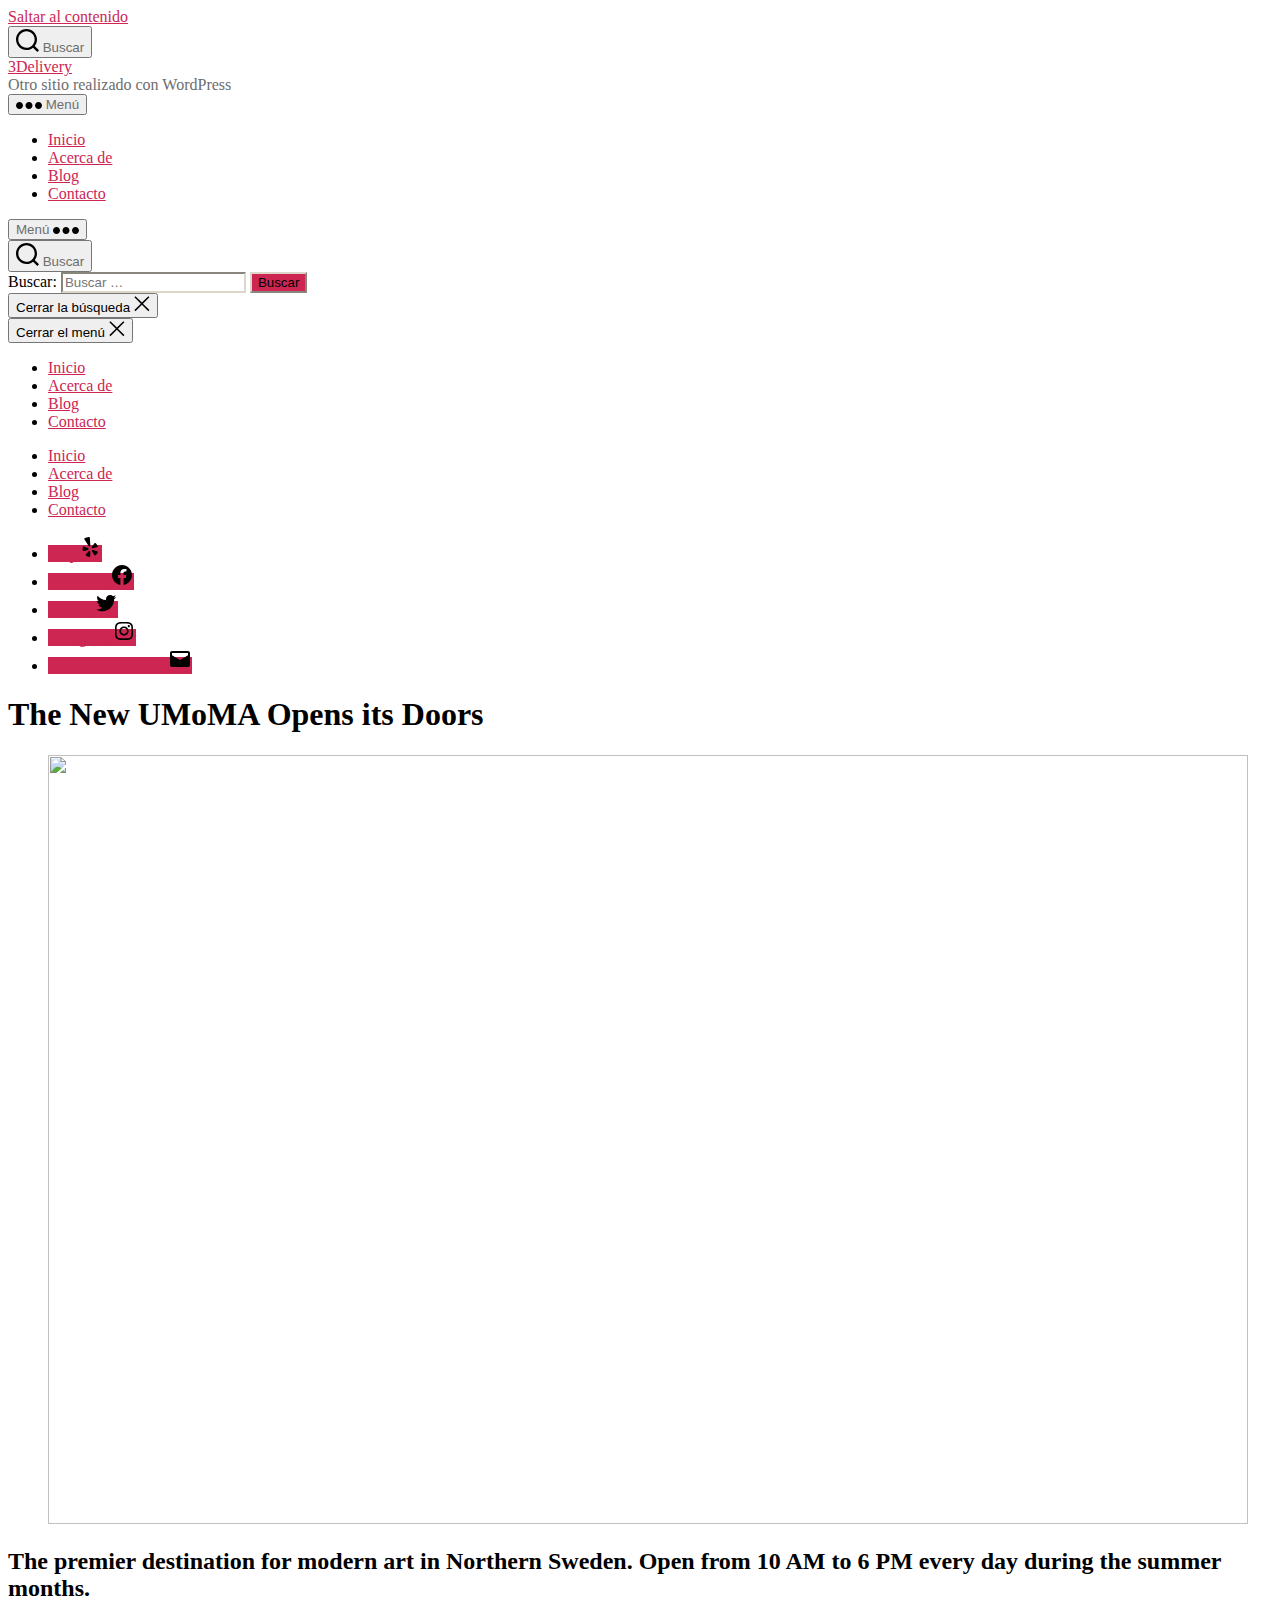
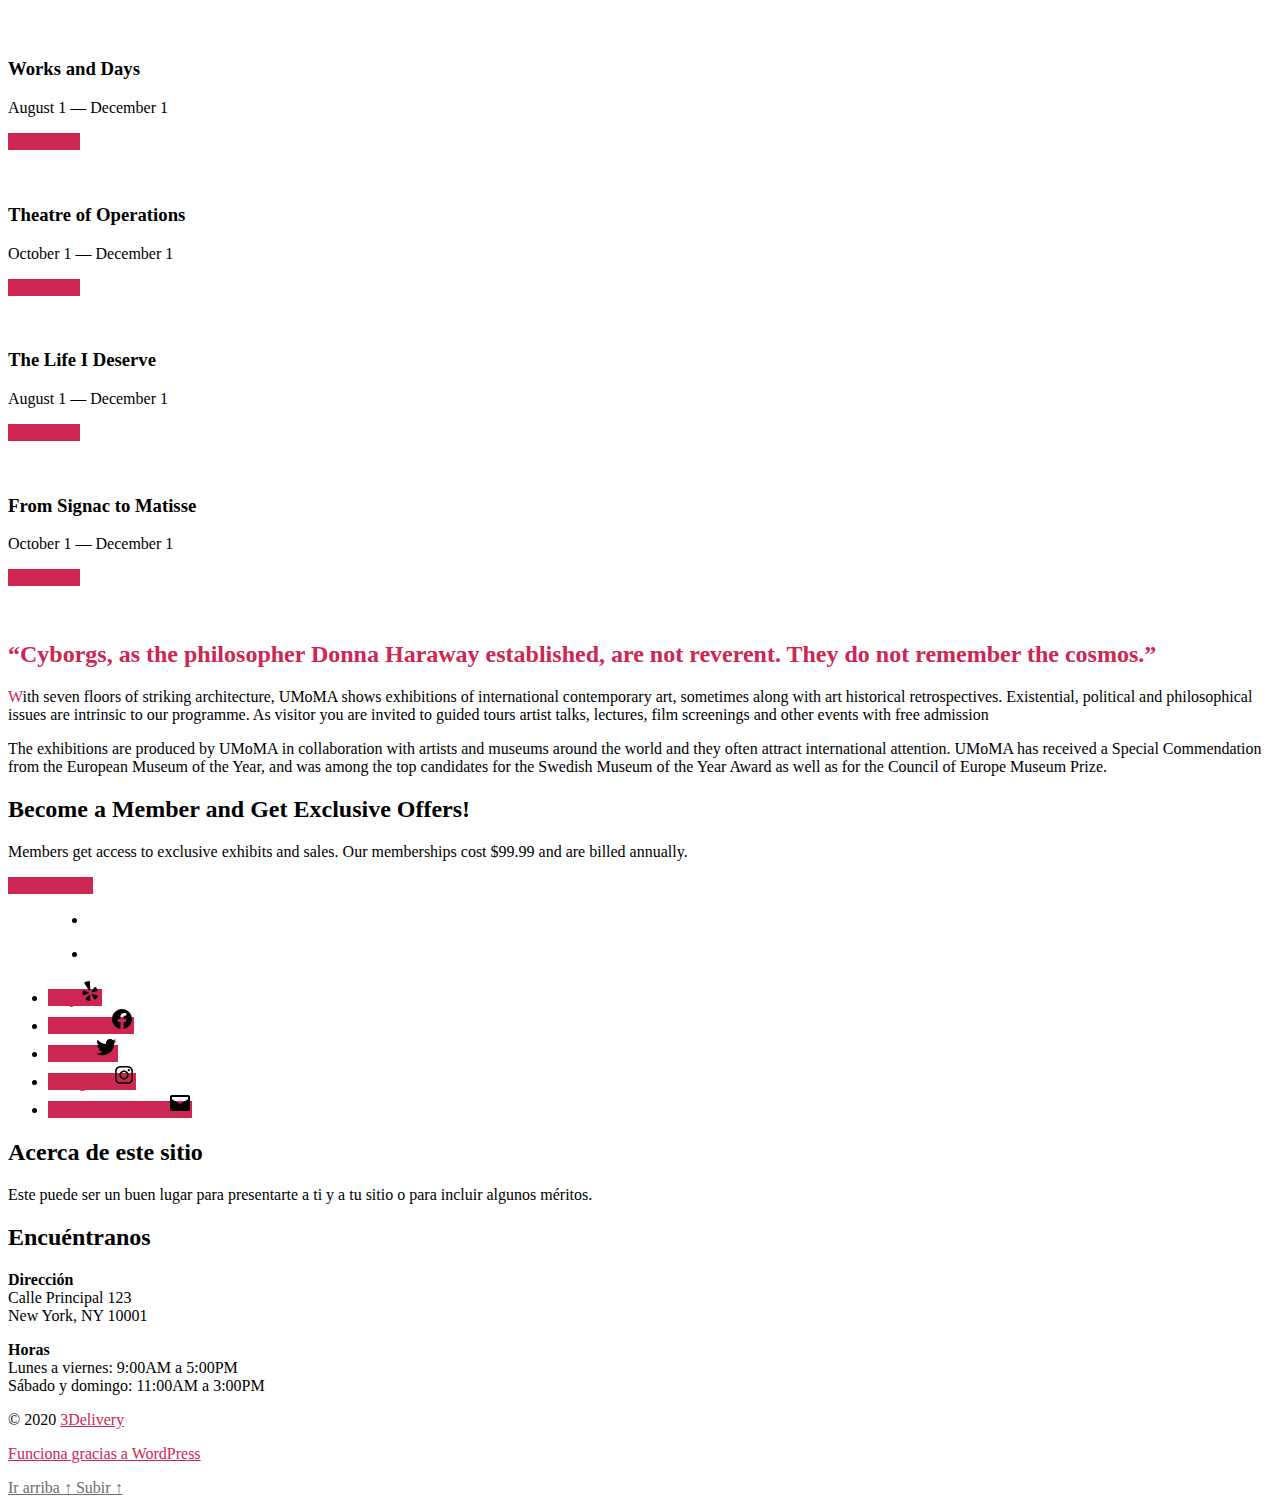
==== index.html @ 7728c5ba "add themes" ====
<!DOCTYPE html>

<html class="no-js" lang="es-AR">

	<head>

		<meta charset="UTF-8">
		<meta name="viewport" content="width=device-width, initial-scale=1.0" >

		<link rel="profile" href="https://gmpg.org/xfn/11">

		<title>3Delivery &#8211; Otro sitio realizado con WordPress</title>
<link rel='dns-prefetch' href='//s.w.org' />
<link rel="alternate" type="application/rss+xml" title="3Delivery &raquo; Feed" href="https://javierzolotarchuk.github.io/3dmatch/?feed=rss2" />
<link rel="alternate" type="application/rss+xml" title="3Delivery &raquo; RSS de los comentarios" href="https://javierzolotarchuk.github.io/3dmatch/?feed=comments-rss2" />
		<script>
			window._wpemojiSettings = {"baseUrl":"https:\/\/s.w.org\/images\/core\/emoji\/12.0.0-1\/72x72\/","ext":".png","svgUrl":"https:\/\/s.w.org\/images\/core\/emoji\/12.0.0-1\/svg\/","svgExt":".svg","source":{"concatemoji":"https:\/\/javierzolotarchuk.github.io\/3dmatch\/wp-includes\/js\/wp-emoji-release.min.js?ver=5.4.2"}};
			/*! This file is auto-generated */
			!function(e,a,t){var r,n,o,i,p=a.createElement("canvas"),s=p.getContext&&p.getContext("2d");function c(e,t){var a=String.fromCharCode;s.clearRect(0,0,p.width,p.height),s.fillText(a.apply(this,e),0,0);var r=p.toDataURL();return s.clearRect(0,0,p.width,p.height),s.fillText(a.apply(this,t),0,0),r===p.toDataURL()}function l(e){if(!s||!s.fillText)return!1;switch(s.textBaseline="top",s.font="600 32px Arial",e){case"flag":return!c([127987,65039,8205,9895,65039],[127987,65039,8203,9895,65039])&&(!c([55356,56826,55356,56819],[55356,56826,8203,55356,56819])&&!c([55356,57332,56128,56423,56128,56418,56128,56421,56128,56430,56128,56423,56128,56447],[55356,57332,8203,56128,56423,8203,56128,56418,8203,56128,56421,8203,56128,56430,8203,56128,56423,8203,56128,56447]));case"emoji":return!c([55357,56424,55356,57342,8205,55358,56605,8205,55357,56424,55356,57340],[55357,56424,55356,57342,8203,55358,56605,8203,55357,56424,55356,57340])}return!1}function d(e){var t=a.createElement("script");t.src=e,t.defer=t.type="text/javascript",a.getElementsByTagName("head")[0].appendChild(t)}for(i=Array("flag","emoji"),t.supports={everything:!0,everythingExceptFlag:!0},o=0;o<i.length;o++)t.supports[i[o]]=l(i[o]),t.supports.everything=t.supports.everything&&t.supports[i[o]],"flag"!==i[o]&&(t.supports.everythingExceptFlag=t.supports.everythingExceptFlag&&t.supports[i[o]]);t.supports.everythingExceptFlag=t.supports.everythingExceptFlag&&!t.supports.flag,t.DOMReady=!1,t.readyCallback=function(){t.DOMReady=!0},t.supports.everything||(n=function(){t.readyCallback()},a.addEventListener?(a.addEventListener("DOMContentLoaded",n,!1),e.addEventListener("load",n,!1)):(e.attachEvent("onload",n),a.attachEvent("onreadystatechange",function(){"complete"===a.readyState&&t.readyCallback()})),(r=t.source||{}).concatemoji?d(r.concatemoji):r.wpemoji&&r.twemoji&&(d(r.twemoji),d(r.wpemoji)))}(window,document,window._wpemojiSettings);
		</script>
		<style>
img.wp-smiley,
img.emoji {
	display: inline !important;
	border: none !important;
	box-shadow: none !important;
	height: 1em !important;
	width: 1em !important;
	margin: 0 .07em !important;
	vertical-align: -0.1em !important;
	background: none !important;
	padding: 0 !important;
}
</style>
	<link rel='stylesheet' id='wp-block-library-css'  href='https://javierzolotarchuk.github.io/3dmatch/wp-includes/css/dist/block-library/style.min.css?ver=5.4.2' media='all' />
<link rel='stylesheet' id='twentytwenty-style-css'  href='https://javierzolotarchuk.github.io/3dmatch/wp-content/themes/twentytwenty/style.css?ver=1.2' media='all' />
<style id='twentytwenty-style-inline-css'>
.color-accent,.color-accent-hover:hover,.color-accent-hover:focus,:root .has-accent-color,.has-drop-cap:not(:focus):first-letter,.wp-block-button.is-style-outline,a { color: #cd2653; }blockquote,.border-color-accent,.border-color-accent-hover:hover,.border-color-accent-hover:focus { border-color: #cd2653; }button:not(.toggle),.button,.faux-button,.wp-block-button__link,.wp-block-file .wp-block-file__button,input[type="button"],input[type="reset"],input[type="submit"],.bg-accent,.bg-accent-hover:hover,.bg-accent-hover:focus,:root .has-accent-background-color,.comment-reply-link { background-color: #cd2653; }.fill-children-accent,.fill-children-accent * { fill: #cd2653; }body,.entry-title a,:root .has-primary-color { color: #000000; }:root .has-primary-background-color { background-color: #000000; }cite,figcaption,.wp-caption-text,.post-meta,.entry-content .wp-block-archives li,.entry-content .wp-block-categories li,.entry-content .wp-block-latest-posts li,.wp-block-latest-comments__comment-date,.wp-block-latest-posts__post-date,.wp-block-embed figcaption,.wp-block-image figcaption,.wp-block-pullquote cite,.comment-metadata,.comment-respond .comment-notes,.comment-respond .logged-in-as,.pagination .dots,.entry-content hr:not(.has-background),hr.styled-separator,:root .has-secondary-color { color: #6d6d6d; }:root .has-secondary-background-color { background-color: #6d6d6d; }pre,fieldset,input,textarea,table,table *,hr { border-color: #dcd7ca; }caption,code,code,kbd,samp,.wp-block-table.is-style-stripes tbody tr:nth-child(odd),:root .has-subtle-background-background-color { background-color: #dcd7ca; }.wp-block-table.is-style-stripes { border-bottom-color: #dcd7ca; }.wp-block-latest-posts.is-grid li { border-top-color: #dcd7ca; }:root .has-subtle-background-color { color: #dcd7ca; }body:not(.overlay-header) .primary-menu > li > a,body:not(.overlay-header) .primary-menu > li > .icon,.modal-menu a,.footer-menu a, .footer-widgets a,#site-footer .wp-block-button.is-style-outline,.wp-block-pullquote:before,.singular:not(.overlay-header) .entry-header a,.archive-header a,.header-footer-group .color-accent,.header-footer-group .color-accent-hover:hover { color: #cd2653; }.social-icons a,#site-footer button:not(.toggle),#site-footer .button,#site-footer .faux-button,#site-footer .wp-block-button__link,#site-footer .wp-block-file__button,#site-footer input[type="button"],#site-footer input[type="reset"],#site-footer input[type="submit"] { background-color: #cd2653; }.header-footer-group,body:not(.overlay-header) #site-header .toggle,.menu-modal .toggle { color: #000000; }body:not(.overlay-header) .primary-menu ul { background-color: #000000; }body:not(.overlay-header) .primary-menu > li > ul:after { border-bottom-color: #000000; }body:not(.overlay-header) .primary-menu ul ul:after { border-left-color: #000000; }.site-description,body:not(.overlay-header) .toggle-inner .toggle-text,.widget .post-date,.widget .rss-date,.widget_archive li,.widget_categories li,.widget cite,.widget_pages li,.widget_meta li,.widget_nav_menu li,.powered-by-wordpress,.to-the-top,.singular .entry-header .post-meta,.singular:not(.overlay-header) .entry-header .post-meta a { color: #6d6d6d; }.header-footer-group pre,.header-footer-group fieldset,.header-footer-group input,.header-footer-group textarea,.header-footer-group table,.header-footer-group table *,.footer-nav-widgets-wrapper,#site-footer,.menu-modal nav *,.footer-widgets-outer-wrapper,.footer-top { border-color: #dcd7ca; }.header-footer-group table caption,body:not(.overlay-header) .header-inner .toggle-wrapper::before { background-color: #dcd7ca; }
</style>
<link rel='stylesheet' id='twentytwenty-print-style-css'  href='https://javierzolotarchuk.github.io/3dmatch/wp-content/themes/twentytwenty/print.css?ver=1.2' media='print' />
<script src='https://javierzolotarchuk.github.io/3dmatch/wp-content/themes/twentytwenty/assets/js/index.js?ver=1.2' async></script>
<link rel='https://api.w.org/' href='https://javierzolotarchuk.github.io/3dmatch/index.php?rest_route=/' />
<link rel="EditURI" type="application/rsd+xml" title="RSD" href="https://javierzolotarchuk.github.io/3dmatch/xmlrpc.php?rsd" />
<link rel="wlwmanifest" type="application/wlwmanifest+xml" href="https://javierzolotarchuk.github.io/3dmatch/wp-includes/wlwmanifest.xml" /> 
<meta name="generator" content="WordPress 5.4.2" />
<link rel="canonical" href="https://javierzolotarchuk.github.io/3dmatch/" />
<link rel='shortlink' href='https://javierzolotarchuk.github.io/3dmatch/' />
<link rel="alternate" type="application/json+oembed" href="https://javierzolotarchuk.github.io/3dmatch/index.php?rest_route=%2Foembed%2F1.0%2Fembed&#038;url=https%3A%2F%2Fjavierzolotarchuk.github.io%2F3dmatch%2F" />
<link rel="alternate" type="text/xml+oembed" href="https://javierzolotarchuk.github.io/3dmatch/index.php?rest_route=%2Foembed%2F1.0%2Fembed&#038;url=https%3A%2F%2Fjavierzolotarchuk.github.io%2F3dmatch%2F&#038;format=xml" />
	<script>document.documentElement.className = document.documentElement.className.replace( 'no-js', 'js' );</script>
	
	</head>

	<body class="home page-template-default page page-id-6 wp-embed-responsive singular enable-search-modal has-post-thumbnail has-no-pagination not-showing-comments show-avatars footer-top-visible">

		<a class="skip-link screen-reader-text" href="#site-content">Saltar al contenido</a>
		<header id="site-header" class="header-footer-group" role="banner">

			<div class="header-inner section-inner">

				<div class="header-titles-wrapper">

					
						<button class="toggle search-toggle mobile-search-toggle" data-toggle-target=".search-modal" data-toggle-body-class="showing-search-modal" data-set-focus=".search-modal .search-field" aria-expanded="false">
							<span class="toggle-inner">
								<span class="toggle-icon">
									<svg class="svg-icon" aria-hidden="true" role="img" focusable="false" xmlns="http://www.w3.org/2000/svg" width="23" height="23" viewBox="0 0 23 23"><path d="M38.710696,48.0601792 L43,52.3494831 L41.3494831,54 L37.0601792,49.710696 C35.2632422,51.1481185 32.9839107,52.0076499 30.5038249,52.0076499 C24.7027226,52.0076499 20,47.3049272 20,41.5038249 C20,35.7027226 24.7027226,31 30.5038249,31 C36.3049272,31 41.0076499,35.7027226 41.0076499,41.5038249 C41.0076499,43.9839107 40.1481185,46.2632422 38.710696,48.0601792 Z M36.3875844,47.1716785 C37.8030221,45.7026647 38.6734666,43.7048964 38.6734666,41.5038249 C38.6734666,36.9918565 35.0157934,33.3341833 30.5038249,33.3341833 C25.9918565,33.3341833 22.3341833,36.9918565 22.3341833,41.5038249 C22.3341833,46.0157934 25.9918565,49.6734666 30.5038249,49.6734666 C32.7048964,49.6734666 34.7026647,48.8030221 36.1716785,47.3875844 C36.2023931,47.347638 36.2360451,47.3092237 36.2726343,47.2726343 C36.3092237,47.2360451 36.347638,47.2023931 36.3875844,47.1716785 Z" transform="translate(-20 -31)" /></svg>								</span>
								<span class="toggle-text">Buscar</span>
							</span>
						</button><!-- .search-toggle -->

					
					<div class="header-titles">

						<div class="site-title faux-heading"><a href="https://javierzolotarchuk.github.io/3dmatch/">3Delivery</a></div><div class="site-description">Otro sitio realizado con WordPress</div><!-- .site-description -->
					</div><!-- .header-titles -->

					<button class="toggle nav-toggle mobile-nav-toggle" data-toggle-target=".menu-modal"  data-toggle-body-class="showing-menu-modal" aria-expanded="false" data-set-focus=".close-nav-toggle">
						<span class="toggle-inner">
							<span class="toggle-icon">
								<svg class="svg-icon" aria-hidden="true" role="img" focusable="false" xmlns="http://www.w3.org/2000/svg" width="26" height="7" viewBox="0 0 26 7"><path fill-rule="evenodd" d="M332.5,45 C330.567003,45 329,43.4329966 329,41.5 C329,39.5670034 330.567003,38 332.5,38 C334.432997,38 336,39.5670034 336,41.5 C336,43.4329966 334.432997,45 332.5,45 Z M342,45 C340.067003,45 338.5,43.4329966 338.5,41.5 C338.5,39.5670034 340.067003,38 342,38 C343.932997,38 345.5,39.5670034 345.5,41.5 C345.5,43.4329966 343.932997,45 342,45 Z M351.5,45 C349.567003,45 348,43.4329966 348,41.5 C348,39.5670034 349.567003,38 351.5,38 C353.432997,38 355,39.5670034 355,41.5 C355,43.4329966 353.432997,45 351.5,45 Z" transform="translate(-329 -38)" /></svg>							</span>
							<span class="toggle-text">Menú</span>
						</span>
					</button><!-- .nav-toggle -->

				</div><!-- .header-titles-wrapper -->

				<div class="header-navigation-wrapper">

					
							<nav class="primary-menu-wrapper" aria-label="Horizontal" role="navigation">

								<ul class="primary-menu reset-list-style">

								<li id="menu-item-15" class="menu-item menu-item-type-custom menu-item-object-custom current-menu-item current_page_item menu-item-home menu-item-15"><a href="https://javierzolotarchuk.github.io/3dmatch/" aria-current="page">Inicio</a></li>
<li id="menu-item-16" class="menu-item menu-item-type-post_type menu-item-object-page menu-item-16"><a href="https://javierzolotarchuk.github.io/3dmatch/?page_id=7">Acerca de</a></li>
<li id="menu-item-17" class="menu-item menu-item-type-post_type menu-item-object-page menu-item-17"><a href="https://javierzolotarchuk.github.io/3dmatch/?page_id=9">Blog</a></li>
<li id="menu-item-18" class="menu-item menu-item-type-post_type menu-item-object-page menu-item-18"><a href="https://javierzolotarchuk.github.io/3dmatch/?page_id=8">Contacto</a></li>

								</ul>

							</nav><!-- .primary-menu-wrapper -->

						
						<div class="header-toggles hide-no-js">

						
							<div class="toggle-wrapper nav-toggle-wrapper has-expanded-menu">

								<button class="toggle nav-toggle desktop-nav-toggle" data-toggle-target=".menu-modal" data-toggle-body-class="showing-menu-modal" aria-expanded="false" data-set-focus=".close-nav-toggle">
									<span class="toggle-inner">
										<span class="toggle-text">Menú</span>
										<span class="toggle-icon">
											<svg class="svg-icon" aria-hidden="true" role="img" focusable="false" xmlns="http://www.w3.org/2000/svg" width="26" height="7" viewBox="0 0 26 7"><path fill-rule="evenodd" d="M332.5,45 C330.567003,45 329,43.4329966 329,41.5 C329,39.5670034 330.567003,38 332.5,38 C334.432997,38 336,39.5670034 336,41.5 C336,43.4329966 334.432997,45 332.5,45 Z M342,45 C340.067003,45 338.5,43.4329966 338.5,41.5 C338.5,39.5670034 340.067003,38 342,38 C343.932997,38 345.5,39.5670034 345.5,41.5 C345.5,43.4329966 343.932997,45 342,45 Z M351.5,45 C349.567003,45 348,43.4329966 348,41.5 C348,39.5670034 349.567003,38 351.5,38 C353.432997,38 355,39.5670034 355,41.5 C355,43.4329966 353.432997,45 351.5,45 Z" transform="translate(-329 -38)" /></svg>										</span>
									</span>
								</button><!-- .nav-toggle -->

							</div><!-- .nav-toggle-wrapper -->

							
							<div class="toggle-wrapper search-toggle-wrapper">

								<button class="toggle search-toggle desktop-search-toggle" data-toggle-target=".search-modal" data-toggle-body-class="showing-search-modal" data-set-focus=".search-modal .search-field" aria-expanded="false">
									<span class="toggle-inner">
										<svg class="svg-icon" aria-hidden="true" role="img" focusable="false" xmlns="http://www.w3.org/2000/svg" width="23" height="23" viewBox="0 0 23 23"><path d="M38.710696,48.0601792 L43,52.3494831 L41.3494831,54 L37.0601792,49.710696 C35.2632422,51.1481185 32.9839107,52.0076499 30.5038249,52.0076499 C24.7027226,52.0076499 20,47.3049272 20,41.5038249 C20,35.7027226 24.7027226,31 30.5038249,31 C36.3049272,31 41.0076499,35.7027226 41.0076499,41.5038249 C41.0076499,43.9839107 40.1481185,46.2632422 38.710696,48.0601792 Z M36.3875844,47.1716785 C37.8030221,45.7026647 38.6734666,43.7048964 38.6734666,41.5038249 C38.6734666,36.9918565 35.0157934,33.3341833 30.5038249,33.3341833 C25.9918565,33.3341833 22.3341833,36.9918565 22.3341833,41.5038249 C22.3341833,46.0157934 25.9918565,49.6734666 30.5038249,49.6734666 C32.7048964,49.6734666 34.7026647,48.8030221 36.1716785,47.3875844 C36.2023931,47.347638 36.2360451,47.3092237 36.2726343,47.2726343 C36.3092237,47.2360451 36.347638,47.2023931 36.3875844,47.1716785 Z" transform="translate(-20 -31)" /></svg>										<span class="toggle-text">Buscar</span>
									</span>
								</button><!-- .search-toggle -->

							</div>

							
						</div><!-- .header-toggles -->
						
				</div><!-- .header-navigation-wrapper -->

			</div><!-- .header-inner -->

			<div class="search-modal cover-modal header-footer-group" data-modal-target-string=".search-modal">

	<div class="search-modal-inner modal-inner">

		<div class="section-inner">

			<form role="search" aria-label="Buscar:" method="get" class="search-form" action="https://javierzolotarchuk.github.io/3dmatch/">
	<label for="search-form-1">
		<span class="screen-reader-text">Buscar:</span>
		<input type="search" id="search-form-1" class="search-field" placeholder="Buscar &hellip;" value="" name="s" />
	</label>
	<input type="submit" class="search-submit" value="Buscar" />
</form>

			<button class="toggle search-untoggle close-search-toggle fill-children-current-color" data-toggle-target=".search-modal" data-toggle-body-class="showing-search-modal" data-set-focus=".search-modal .search-field" aria-expanded="false">
				<span class="screen-reader-text">Cerrar la búsqueda</span>
				<svg class="svg-icon" aria-hidden="true" role="img" focusable="false" xmlns="http://www.w3.org/2000/svg" width="16" height="16" viewBox="0 0 16 16"><polygon fill="" fill-rule="evenodd" points="6.852 7.649 .399 1.195 1.445 .149 7.899 6.602 14.352 .149 15.399 1.195 8.945 7.649 15.399 14.102 14.352 15.149 7.899 8.695 1.445 15.149 .399 14.102" /></svg>			</button><!-- .search-toggle -->

		</div><!-- .section-inner -->

	</div><!-- .search-modal-inner -->

</div><!-- .menu-modal -->

		</header><!-- #site-header -->

		
<div class="menu-modal cover-modal header-footer-group" data-modal-target-string=".menu-modal">

	<div class="menu-modal-inner modal-inner">

		<div class="menu-wrapper section-inner">

			<div class="menu-top">

				<button class="toggle close-nav-toggle fill-children-current-color" data-toggle-target=".menu-modal" data-toggle-body-class="showing-menu-modal" aria-expanded="false" data-set-focus=".menu-modal">
					<span class="toggle-text">Cerrar el menú</span>
					<svg class="svg-icon" aria-hidden="true" role="img" focusable="false" xmlns="http://www.w3.org/2000/svg" width="16" height="16" viewBox="0 0 16 16"><polygon fill="" fill-rule="evenodd" points="6.852 7.649 .399 1.195 1.445 .149 7.899 6.602 14.352 .149 15.399 1.195 8.945 7.649 15.399 14.102 14.352 15.149 7.899 8.695 1.445 15.149 .399 14.102" /></svg>				</button><!-- .nav-toggle -->

				
					<nav class="expanded-menu" aria-label="Ampliado" role="navigation">

						<ul class="modal-menu reset-list-style">
							<li id="menu-item-19" class="menu-item menu-item-type-custom menu-item-object-custom current-menu-item current_page_item menu-item-home menu-item-19"><div class="ancestor-wrapper"><a href="https://javierzolotarchuk.github.io/3dmatch/" aria-current="page">Inicio</a></div><!-- .ancestor-wrapper --></li>
<li id="menu-item-20" class="menu-item menu-item-type-post_type menu-item-object-page menu-item-20"><div class="ancestor-wrapper"><a href="https://javierzolotarchuk.github.io/3dmatch/?page_id=7">Acerca de</a></div><!-- .ancestor-wrapper --></li>
<li id="menu-item-21" class="menu-item menu-item-type-post_type menu-item-object-page menu-item-21"><div class="ancestor-wrapper"><a href="https://javierzolotarchuk.github.io/3dmatch/?page_id=9">Blog</a></div><!-- .ancestor-wrapper --></li>
<li id="menu-item-22" class="menu-item menu-item-type-post_type menu-item-object-page menu-item-22"><div class="ancestor-wrapper"><a href="https://javierzolotarchuk.github.io/3dmatch/?page_id=8">Contacto</a></div><!-- .ancestor-wrapper --></li>
						</ul>

					</nav>

					
					<nav class="mobile-menu" aria-label="Móvil" role="navigation">

						<ul class="modal-menu reset-list-style">

						<li class="menu-item menu-item-type-custom menu-item-object-custom current-menu-item current_page_item menu-item-home menu-item-15"><div class="ancestor-wrapper"><a href="https://javierzolotarchuk.github.io/3dmatch/" aria-current="page">Inicio</a></div><!-- .ancestor-wrapper --></li>
<li class="menu-item menu-item-type-post_type menu-item-object-page menu-item-16"><div class="ancestor-wrapper"><a href="https://javierzolotarchuk.github.io/3dmatch/?page_id=7">Acerca de</a></div><!-- .ancestor-wrapper --></li>
<li class="menu-item menu-item-type-post_type menu-item-object-page menu-item-17"><div class="ancestor-wrapper"><a href="https://javierzolotarchuk.github.io/3dmatch/?page_id=9">Blog</a></div><!-- .ancestor-wrapper --></li>
<li class="menu-item menu-item-type-post_type menu-item-object-page menu-item-18"><div class="ancestor-wrapper"><a href="https://javierzolotarchuk.github.io/3dmatch/?page_id=8">Contacto</a></div><!-- .ancestor-wrapper --></li>

						</ul>

					</nav>

					
			</div><!-- .menu-top -->

			<div class="menu-bottom">

				
					<nav aria-label="Enlaces sociales ampliados" role="navigation">
						<ul class="social-menu reset-list-style social-icons fill-children-current-color">

							<li id="menu-item-23" class="menu-item menu-item-type-custom menu-item-object-custom menu-item-23"><a href="https://www.yelp.com"><span class="screen-reader-text">Yelp</span><svg class="svg-icon" aria-hidden="true" role="img" focusable="false" width="24" height="24" viewBox="0 0 24 24" xmlns="http://www.w3.org/2000/svg"><path d="M12.271,16.718v1.417q-.011,3.257-.067,3.4a.707.707,0,0,1-.569.446,4.637,4.637,0,0,1-2.024-.424A4.609,4.609,0,0,1,7.8,20.565a.844.844,0,0,1-.19-.4.692.692,0,0,1,.044-.29,3.181,3.181,0,0,1,.379-.524q.335-.412,2.019-2.409.011,0,.669-.781a.757.757,0,0,1,.44-.274.965.965,0,0,1,.552.039.945.945,0,0,1,.418.324.732.732,0,0,1,.139.468Zm-1.662-2.8a.783.783,0,0,1-.58.781l-1.339.435q-3.067.981-3.257.981a.711.711,0,0,1-.6-.4,2.636,2.636,0,0,1-.19-.836,9.134,9.134,0,0,1,.011-1.857,3.559,3.559,0,0,1,.335-1.389.659.659,0,0,1,.625-.357,22.629,22.629,0,0,1,2.253.859q.781.324,1.283.524l.937.379a.771.771,0,0,1,.4.34A.982.982,0,0,1,10.609,13.917Zm9.213,3.313a4.467,4.467,0,0,1-1.021,1.8,4.559,4.559,0,0,1-1.512,1.417.671.671,0,0,1-.7-.078q-.156-.112-2.052-3.2l-.524-.859a.761.761,0,0,1-.128-.513.957.957,0,0,1,.217-.513.774.774,0,0,1,.926-.29q.011.011,1.327.446,2.264.736,2.7.887a2.082,2.082,0,0,1,.524.229.673.673,0,0,1,.245.68Zm-7.5-7.049q.056,1.137-.6,1.361-.647.19-1.272-.792L6.237,4.08a.7.7,0,0,1,.212-.691,5.788,5.788,0,0,1,2.314-1,5.928,5.928,0,0,1,2.5-.352.681.681,0,0,1,.547.5q.034.2.245,3.407T12.327,10.181Zm7.384,1.2a.679.679,0,0,1-.29.658q-.167.112-3.67.959-.747.167-1.015.257l.011-.022a.769.769,0,0,1-.513-.044.914.914,0,0,1-.413-.357.786.786,0,0,1,0-.971q.011-.011.836-1.137,1.394-1.908,1.673-2.275a2.423,2.423,0,0,1,.379-.435A.7.7,0,0,1,17.435,8a4.482,4.482,0,0,1,1.372,1.489,4.81,4.81,0,0,1,.9,1.868v.034Z"></path></svg></a></li>
<li id="menu-item-24" class="menu-item menu-item-type-custom menu-item-object-custom menu-item-24"><a href="https://www.facebook.com/wordpress"><span class="screen-reader-text">Facebook</span><svg class="svg-icon" aria-hidden="true" role="img" focusable="false" width="24" height="24" viewBox="0 0 24 24" xmlns="http://www.w3.org/2000/svg"><path d="M12 2C6.5 2 2 6.5 2 12c0 5 3.7 9.1 8.4 9.9v-7H7.9V12h2.5V9.8c0-2.5 1.5-3.9 3.8-3.9 1.1 0 2.2.2 2.2.2v2.5h-1.3c-1.2 0-1.6.8-1.6 1.6V12h2.8l-.4 2.9h-2.3v7C18.3 21.1 22 17 22 12c0-5.5-4.5-10-10-10z"></path></svg></a></li>
<li id="menu-item-25" class="menu-item menu-item-type-custom menu-item-object-custom menu-item-25"><a href="https://twitter.com/wordpress"><span class="screen-reader-text">Twitter</span><svg class="svg-icon" aria-hidden="true" role="img" focusable="false" width="24" height="24" viewBox="0 0 24 24" xmlns="http://www.w3.org/2000/svg"><path d="M22.23,5.924c-0.736,0.326-1.527,0.547-2.357,0.646c0.847-0.508,1.498-1.312,1.804-2.27 c-0.793,0.47-1.671,0.812-2.606,0.996C18.324,4.498,17.257,4,16.077,4c-2.266,0-4.103,1.837-4.103,4.103 c0,0.322,0.036,0.635,0.106,0.935C8.67,8.867,5.647,7.234,3.623,4.751C3.27,5.357,3.067,6.062,3.067,6.814 c0,1.424,0.724,2.679,1.825,3.415c-0.673-0.021-1.305-0.206-1.859-0.513c0,0.017,0,0.034,0,0.052c0,1.988,1.414,3.647,3.292,4.023 c-0.344,0.094-0.707,0.144-1.081,0.144c-0.264,0-0.521-0.026-0.772-0.074c0.522,1.63,2.038,2.816,3.833,2.85 c-1.404,1.1-3.174,1.756-5.096,1.756c-0.331,0-0.658-0.019-0.979-0.057c1.816,1.164,3.973,1.843,6.29,1.843 c7.547,0,11.675-6.252,11.675-11.675c0-0.178-0.004-0.355-0.012-0.531C20.985,7.47,21.68,6.747,22.23,5.924z"></path></svg></a></li>
<li id="menu-item-26" class="menu-item menu-item-type-custom menu-item-object-custom menu-item-26"><a href="https://www.instagram.com/explore/tags/wordcamp/"><span class="screen-reader-text">Instagram</span><svg class="svg-icon" aria-hidden="true" role="img" focusable="false" width="24" height="24" viewBox="0 0 24 24" xmlns="http://www.w3.org/2000/svg"><path d="M12,4.622c2.403,0,2.688,0.009,3.637,0.052c0.877,0.04,1.354,0.187,1.671,0.31c0.42,0.163,0.72,0.358,1.035,0.673 c0.315,0.315,0.51,0.615,0.673,1.035c0.123,0.317,0.27,0.794,0.31,1.671c0.043,0.949,0.052,1.234,0.052,3.637 s-0.009,2.688-0.052,3.637c-0.04,0.877-0.187,1.354-0.31,1.671c-0.163,0.42-0.358,0.72-0.673,1.035 c-0.315,0.315-0.615,0.51-1.035,0.673c-0.317,0.123-0.794,0.27-1.671,0.31c-0.949,0.043-1.233,0.052-3.637,0.052 s-2.688-0.009-3.637-0.052c-0.877-0.04-1.354-0.187-1.671-0.31c-0.42-0.163-0.72-0.358-1.035-0.673 c-0.315-0.315-0.51-0.615-0.673-1.035c-0.123-0.317-0.27-0.794-0.31-1.671C4.631,14.688,4.622,14.403,4.622,12 s0.009-2.688,0.052-3.637c0.04-0.877,0.187-1.354,0.31-1.671c0.163-0.42,0.358-0.72,0.673-1.035 c0.315-0.315,0.615-0.51,1.035-0.673c0.317-0.123,0.794-0.27,1.671-0.31C9.312,4.631,9.597,4.622,12,4.622 M12,3 C9.556,3,9.249,3.01,8.289,3.054C7.331,3.098,6.677,3.25,6.105,3.472C5.513,3.702,5.011,4.01,4.511,4.511 c-0.5,0.5-0.808,1.002-1.038,1.594C3.25,6.677,3.098,7.331,3.054,8.289C3.01,9.249,3,9.556,3,12c0,2.444,0.01,2.751,0.054,3.711 c0.044,0.958,0.196,1.612,0.418,2.185c0.23,0.592,0.538,1.094,1.038,1.594c0.5,0.5,1.002,0.808,1.594,1.038 c0.572,0.222,1.227,0.375,2.185,0.418C9.249,20.99,9.556,21,12,21s2.751-0.01,3.711-0.054c0.958-0.044,1.612-0.196,2.185-0.418 c0.592-0.23,1.094-0.538,1.594-1.038c0.5-0.5,0.808-1.002,1.038-1.594c0.222-0.572,0.375-1.227,0.418-2.185 C20.99,14.751,21,14.444,21,12s-0.01-2.751-0.054-3.711c-0.044-0.958-0.196-1.612-0.418-2.185c-0.23-0.592-0.538-1.094-1.038-1.594 c-0.5-0.5-1.002-0.808-1.594-1.038c-0.572-0.222-1.227-0.375-2.185-0.418C14.751,3.01,14.444,3,12,3L12,3z M12,7.378 c-2.552,0-4.622,2.069-4.622,4.622S9.448,16.622,12,16.622s4.622-2.069,4.622-4.622S14.552,7.378,12,7.378z M12,15 c-1.657,0-3-1.343-3-3s1.343-3,3-3s3,1.343,3,3S13.657,15,12,15z M16.804,6.116c-0.596,0-1.08,0.484-1.08,1.08 s0.484,1.08,1.08,1.08c0.596,0,1.08-0.484,1.08-1.08S17.401,6.116,16.804,6.116z"></path></svg></a></li>
<li id="menu-item-27" class="menu-item menu-item-type-custom menu-item-object-custom menu-item-27"><a href="mailto:wordpress@example.com"><span class="screen-reader-text">Correo electrónico</span><svg class="svg-icon" aria-hidden="true" role="img" focusable="false" width="24" height="24" viewBox="0 0 24 24" xmlns="http://www.w3.org/2000/svg"><path d="M20,4H4C2.895,4,2,4.895,2,6v12c0,1.105,0.895,2,2,2h16c1.105,0,2-0.895,2-2V6C22,4.895,21.105,4,20,4z M20,8.236l-8,4.882 L4,8.236V6h16V8.236z"></path></svg></a></li>

						</ul>
					</nav><!-- .social-menu -->

				
			</div><!-- .menu-bottom -->

		</div><!-- .menu-wrapper -->

	</div><!-- .menu-modal-inner -->

</div><!-- .menu-modal -->

<main id="site-content" role="main">

	
<article class="post-6 page type-page status-publish has-post-thumbnail hentry" id="post-6">

	
<header class="entry-header has-text-align-center header-footer-group">

	<div class="entry-header-inner section-inner medium">

		<h1 class="entry-title">The New UMoMA Opens its Doors</h1>
	</div><!-- .entry-header-inner -->

</header><!-- .entry-header -->

	<figure class="featured-media">

		<div class="featured-media-inner section-inner">

			<img width="1200" height="769" src="https://javierzolotarchuk.github.io/3dmatch/wp-content/uploads/2020/06/2020-landscape-1.png" class="attachment-post-thumbnail size-post-thumbnail wp-post-image" alt="" srcset="https://javierzolotarchuk.github.io/3dmatch/wp-content/uploads/2020/06/2020-landscape-1.png 1200w, https://javierzolotarchuk.github.io/3dmatch/wp-content/uploads/2020/06/2020-landscape-1-300x192.png 300w, https://javierzolotarchuk.github.io/3dmatch/wp-content/uploads/2020/06/2020-landscape-1-1024x656.png 1024w, https://javierzolotarchuk.github.io/3dmatch/wp-content/uploads/2020/06/2020-landscape-1-768x492.png 768w" sizes="(max-width: 1200px) 100vw, 1200px" />
		</div><!-- .featured-media-inner -->

	</figure><!-- .featured-media -->

	
	<div class="post-inner thin ">

		<div class="entry-content">

			<div class="wp-block-group alignwide"><div class="wp-block-group__inner-container"><h2 class="has-text-align-center">The premier destination for modern art in Northern Sweden. Open from 10 AM to 6 PM every day during the summer months.</h2></div></div><div class="wp-block-columns alignwide"><div class="wp-block-column"><div class="wp-block-group"><div class="wp-block-group__inner-container"><figure class="wp-block-image alignfull size-full"><img src="https://javierzolotarchuk.github.io/3dmatch/wp-content/themes/twentytwenty/assets/images/2020-three-quarters-1.png" alt="" class="wp-image-37"/></figure><h3>Works and Days</h3><p>August 1 &#8212; December 1</p><div class="wp-block-button is-style-outline"><a class="wp-block-button__link" href="https://make.wordpress.org/core/2019/09/27/block-editor-theme-related-updates-in-wordpress-5-3/">Read More</a></div></div></div><div class="wp-block-group"><div class="wp-block-group__inner-container"><figure class="wp-block-image alignfull size-full"><img src="https://javierzolotarchuk.github.io/3dmatch/wp-content/themes/twentytwenty/assets/images/2020-three-quarters-3.png" alt="" class="wp-image-37"/></figure><h3>Theatre of Operations</h3><p>October 1 &#8212; December 1</p><div class="wp-block-button is-style-outline"><a class="wp-block-button__link" href="https://make.wordpress.org/core/2019/09/27/block-editor-theme-related-updates-in-wordpress-5-3/">Read More</a></div></div></div></div><div class="wp-block-column"><div class="wp-block-group"><div class="wp-block-group__inner-container"><figure class="wp-block-image alignfull size-full"><img src="https://javierzolotarchuk.github.io/3dmatch/wp-content/themes/twentytwenty/assets/images/2020-three-quarters-2.png" alt="" class="wp-image-37"/></figure><h3>The Life I Deserve</h3><p>August 1 &#8212; December 1</p><div class="wp-block-button is-style-outline"><a class="wp-block-button__link" href="https://make.wordpress.org/core/2019/09/27/block-editor-theme-related-updates-in-wordpress-5-3/">Read More</a></div></div></div><div class="wp-block-group"><div class="wp-block-group__inner-container"><figure class="wp-block-image alignfull size-full"><img src="https://javierzolotarchuk.github.io/3dmatch/wp-content/themes/twentytwenty/assets/images/2020-three-quarters-4.png" alt="" class="wp-image-37"/></figure><h3>From Signac to Matisse</h3><p>October 1 &#8212; December 1</p><div class="wp-block-button is-style-outline"><a class="wp-block-button__link" href="https://make.wordpress.org/core/2019/09/27/block-editor-theme-related-updates-in-wordpress-5-3/">Read More</a></div></div></div></div></div><figure class="wp-block-image alignfull size-full"><img src="https://javierzolotarchuk.github.io/3dmatch/wp-content/themes/twentytwenty/assets/images/2020-landscape-2.png" alt="" class="wp-image-37"/></figure><div class="wp-block-group alignwide"><div class="wp-block-group__inner-container"><h2 class="has-accent-color has-text-align-center">&#8220;Cyborgs, as the philosopher Donna Haraway established, are not reverent. They do not remember the cosmos.&#8221;</h2></div></div><p class="has-drop-cap">With seven floors of striking architecture, UMoMA shows exhibitions of international contemporary art, sometimes along with art historical retrospectives. Existential, political and philosophical issues are intrinsic to our programme. As visitor you are invited to guided tours artist talks, lectures, film screenings and other events with free admission</p><p>The exhibitions are produced by UMoMA in collaboration with artists and museums around the world and they often attract international attention. UMoMA has received a Special Commendation from the European Museum of the Year, and was among the top candidates for the Swedish Museum of the Year Award as well as for the Council of Europe Museum Prize.</p><p></p><div class="wp-block-group alignwide has-background" style="background-color:#ffffff"><div class="wp-block-group__inner-container"><div class="wp-block-group"><div class="wp-block-group__inner-container"><h2 class="has-text-align-center">Become a Member and Get Exclusive Offers!</h2><p class="has-text-align-center">Members get access to exclusive exhibits and sales. Our memberships cost $99.99 and are billed annually.</p><div class="wp-block-button aligncenter"><a class="wp-block-button__link" href="https://make.wordpress.org/core/2019/09/27/block-editor-theme-related-updates-in-wordpress-5-3/">Join the Club</a></div></div></div></div></div><figure class="wp-block-gallery alignwide columns-2 is-cropped"><ul class="blocks-gallery-grid"><li class="blocks-gallery-item"><figure><img src="https://javierzolotarchuk.github.io/3dmatch/wp-content/themes/twentytwenty/assets/images/2020-square-2.png" alt="" data-id="39" data-full-url="https://javierzolotarchuk.github.io/3dmatch/wp-content/themes/twentytwenty/assets/images/2020-square-2.png" data-link="assets/images/2020-square-2/" class="wp-image-39"/></figure></li><li class="blocks-gallery-item"><figure><img src="https://javierzolotarchuk.github.io/3dmatch/wp-content/themes/twentytwenty/assets/images/2020-square-1.png" alt="" data-id="38" data-full-url="https://javierzolotarchuk.github.io/3dmatch/wp-content/themes/twentytwenty/assets/images/2020-square-1.png" data-link="https://javierzolotarchuk.github.io/3dmatch/wp-content/themes/twentytwenty/assets/images/2020-square-1/" class="wp-image-38"/></figure></li></ul></figure>
		</div><!-- .entry-content -->

	</div><!-- .post-inner -->

	<div class="section-inner">
		
	</div><!-- .section-inner -->

	
</article><!-- .post -->

</main><!-- #site-content -->


	<div class="footer-nav-widgets-wrapper header-footer-group">

		<div class="footer-inner section-inner">

							<div class="footer-top has-social-menu">
										
						<nav aria-label="Enlaces sociales" class="footer-social-wrapper">

							<ul class="social-menu footer-social reset-list-style social-icons fill-children-current-color">

								<li class="menu-item menu-item-type-custom menu-item-object-custom menu-item-23"><a href="https://www.yelp.com"><span class="screen-reader-text">Yelp</span><svg class="svg-icon" aria-hidden="true" role="img" focusable="false" width="24" height="24" viewBox="0 0 24 24" xmlns="http://www.w3.org/2000/svg"><path d="M12.271,16.718v1.417q-.011,3.257-.067,3.4a.707.707,0,0,1-.569.446,4.637,4.637,0,0,1-2.024-.424A4.609,4.609,0,0,1,7.8,20.565a.844.844,0,0,1-.19-.4.692.692,0,0,1,.044-.29,3.181,3.181,0,0,1,.379-.524q.335-.412,2.019-2.409.011,0,.669-.781a.757.757,0,0,1,.44-.274.965.965,0,0,1,.552.039.945.945,0,0,1,.418.324.732.732,0,0,1,.139.468Zm-1.662-2.8a.783.783,0,0,1-.58.781l-1.339.435q-3.067.981-3.257.981a.711.711,0,0,1-.6-.4,2.636,2.636,0,0,1-.19-.836,9.134,9.134,0,0,1,.011-1.857,3.559,3.559,0,0,1,.335-1.389.659.659,0,0,1,.625-.357,22.629,22.629,0,0,1,2.253.859q.781.324,1.283.524l.937.379a.771.771,0,0,1,.4.34A.982.982,0,0,1,10.609,13.917Zm9.213,3.313a4.467,4.467,0,0,1-1.021,1.8,4.559,4.559,0,0,1-1.512,1.417.671.671,0,0,1-.7-.078q-.156-.112-2.052-3.2l-.524-.859a.761.761,0,0,1-.128-.513.957.957,0,0,1,.217-.513.774.774,0,0,1,.926-.29q.011.011,1.327.446,2.264.736,2.7.887a2.082,2.082,0,0,1,.524.229.673.673,0,0,1,.245.68Zm-7.5-7.049q.056,1.137-.6,1.361-.647.19-1.272-.792L6.237,4.08a.7.7,0,0,1,.212-.691,5.788,5.788,0,0,1,2.314-1,5.928,5.928,0,0,1,2.5-.352.681.681,0,0,1,.547.5q.034.2.245,3.407T12.327,10.181Zm7.384,1.2a.679.679,0,0,1-.29.658q-.167.112-3.67.959-.747.167-1.015.257l.011-.022a.769.769,0,0,1-.513-.044.914.914,0,0,1-.413-.357.786.786,0,0,1,0-.971q.011-.011.836-1.137,1.394-1.908,1.673-2.275a2.423,2.423,0,0,1,.379-.435A.7.7,0,0,1,17.435,8a4.482,4.482,0,0,1,1.372,1.489,4.81,4.81,0,0,1,.9,1.868v.034Z"></path></svg></a></li>
<li class="menu-item menu-item-type-custom menu-item-object-custom menu-item-24"><a href="https://www.facebook.com/wordpress"><span class="screen-reader-text">Facebook</span><svg class="svg-icon" aria-hidden="true" role="img" focusable="false" width="24" height="24" viewBox="0 0 24 24" xmlns="http://www.w3.org/2000/svg"><path d="M12 2C6.5 2 2 6.5 2 12c0 5 3.7 9.1 8.4 9.9v-7H7.9V12h2.5V9.8c0-2.5 1.5-3.9 3.8-3.9 1.1 0 2.2.2 2.2.2v2.5h-1.3c-1.2 0-1.6.8-1.6 1.6V12h2.8l-.4 2.9h-2.3v7C18.3 21.1 22 17 22 12c0-5.5-4.5-10-10-10z"></path></svg></a></li>
<li class="menu-item menu-item-type-custom menu-item-object-custom menu-item-25"><a href="https://twitter.com/wordpress"><span class="screen-reader-text">Twitter</span><svg class="svg-icon" aria-hidden="true" role="img" focusable="false" width="24" height="24" viewBox="0 0 24 24" xmlns="http://www.w3.org/2000/svg"><path d="M22.23,5.924c-0.736,0.326-1.527,0.547-2.357,0.646c0.847-0.508,1.498-1.312,1.804-2.27 c-0.793,0.47-1.671,0.812-2.606,0.996C18.324,4.498,17.257,4,16.077,4c-2.266,0-4.103,1.837-4.103,4.103 c0,0.322,0.036,0.635,0.106,0.935C8.67,8.867,5.647,7.234,3.623,4.751C3.27,5.357,3.067,6.062,3.067,6.814 c0,1.424,0.724,2.679,1.825,3.415c-0.673-0.021-1.305-0.206-1.859-0.513c0,0.017,0,0.034,0,0.052c0,1.988,1.414,3.647,3.292,4.023 c-0.344,0.094-0.707,0.144-1.081,0.144c-0.264,0-0.521-0.026-0.772-0.074c0.522,1.63,2.038,2.816,3.833,2.85 c-1.404,1.1-3.174,1.756-5.096,1.756c-0.331,0-0.658-0.019-0.979-0.057c1.816,1.164,3.973,1.843,6.29,1.843 c7.547,0,11.675-6.252,11.675-11.675c0-0.178-0.004-0.355-0.012-0.531C20.985,7.47,21.68,6.747,22.23,5.924z"></path></svg></a></li>
<li class="menu-item menu-item-type-custom menu-item-object-custom menu-item-26"><a href="https://www.instagram.com/explore/tags/wordcamp/"><span class="screen-reader-text">Instagram</span><svg class="svg-icon" aria-hidden="true" role="img" focusable="false" width="24" height="24" viewBox="0 0 24 24" xmlns="http://www.w3.org/2000/svg"><path d="M12,4.622c2.403,0,2.688,0.009,3.637,0.052c0.877,0.04,1.354,0.187,1.671,0.31c0.42,0.163,0.72,0.358,1.035,0.673 c0.315,0.315,0.51,0.615,0.673,1.035c0.123,0.317,0.27,0.794,0.31,1.671c0.043,0.949,0.052,1.234,0.052,3.637 s-0.009,2.688-0.052,3.637c-0.04,0.877-0.187,1.354-0.31,1.671c-0.163,0.42-0.358,0.72-0.673,1.035 c-0.315,0.315-0.615,0.51-1.035,0.673c-0.317,0.123-0.794,0.27-1.671,0.31c-0.949,0.043-1.233,0.052-3.637,0.052 s-2.688-0.009-3.637-0.052c-0.877-0.04-1.354-0.187-1.671-0.31c-0.42-0.163-0.72-0.358-1.035-0.673 c-0.315-0.315-0.51-0.615-0.673-1.035c-0.123-0.317-0.27-0.794-0.31-1.671C4.631,14.688,4.622,14.403,4.622,12 s0.009-2.688,0.052-3.637c0.04-0.877,0.187-1.354,0.31-1.671c0.163-0.42,0.358-0.72,0.673-1.035 c0.315-0.315,0.615-0.51,1.035-0.673c0.317-0.123,0.794-0.27,1.671-0.31C9.312,4.631,9.597,4.622,12,4.622 M12,3 C9.556,3,9.249,3.01,8.289,3.054C7.331,3.098,6.677,3.25,6.105,3.472C5.513,3.702,5.011,4.01,4.511,4.511 c-0.5,0.5-0.808,1.002-1.038,1.594C3.25,6.677,3.098,7.331,3.054,8.289C3.01,9.249,3,9.556,3,12c0,2.444,0.01,2.751,0.054,3.711 c0.044,0.958,0.196,1.612,0.418,2.185c0.23,0.592,0.538,1.094,1.038,1.594c0.5,0.5,1.002,0.808,1.594,1.038 c0.572,0.222,1.227,0.375,2.185,0.418C9.249,20.99,9.556,21,12,21s2.751-0.01,3.711-0.054c0.958-0.044,1.612-0.196,2.185-0.418 c0.592-0.23,1.094-0.538,1.594-1.038c0.5-0.5,0.808-1.002,1.038-1.594c0.222-0.572,0.375-1.227,0.418-2.185 C20.99,14.751,21,14.444,21,12s-0.01-2.751-0.054-3.711c-0.044-0.958-0.196-1.612-0.418-2.185c-0.23-0.592-0.538-1.094-1.038-1.594 c-0.5-0.5-1.002-0.808-1.594-1.038c-0.572-0.222-1.227-0.375-2.185-0.418C14.751,3.01,14.444,3,12,3L12,3z M12,7.378 c-2.552,0-4.622,2.069-4.622,4.622S9.448,16.622,12,16.622s4.622-2.069,4.622-4.622S14.552,7.378,12,7.378z M12,15 c-1.657,0-3-1.343-3-3s1.343-3,3-3s3,1.343,3,3S13.657,15,12,15z M16.804,6.116c-0.596,0-1.08,0.484-1.08,1.08 s0.484,1.08,1.08,1.08c0.596,0,1.08-0.484,1.08-1.08S17.401,6.116,16.804,6.116z"></path></svg></a></li>
<li class="menu-item menu-item-type-custom menu-item-object-custom menu-item-27"><a href="mailto:wordpress@example.com"><span class="screen-reader-text">Correo electrónico</span><svg class="svg-icon" aria-hidden="true" role="img" focusable="false" width="24" height="24" viewBox="0 0 24 24" xmlns="http://www.w3.org/2000/svg"><path d="M20,4H4C2.895,4,2,4.895,2,6v12c0,1.105,0.895,2,2,2h16c1.105,0,2-0.895,2-2V6C22,4.895,21.105,4,20,4z M20,8.236l-8,4.882 L4,8.236V6h16V8.236z"></path></svg></a></li>

							</ul><!-- .footer-social -->

						</nav><!-- .footer-social-wrapper -->

									</div><!-- .footer-top -->

			
			
				<aside class="footer-widgets-outer-wrapper" role="complementary">

					<div class="footer-widgets-wrapper">

						
							<div class="footer-widgets column-one grid-item">
								<div class="widget widget_text"><div class="widget-content"><h2 class="widget-title subheading heading-size-3">Acerca de este sitio</h2>			<div class="textwidget"><p>Este puede ser un buen lugar para presentarte a ti y a tu sitio o para incluir algunos méritos.</p>
</div>
		</div></div>							</div>

						
						
							<div class="footer-widgets column-two grid-item">
								<div class="widget widget_text"><div class="widget-content"><h2 class="widget-title subheading heading-size-3">Encuéntranos</h2>			<div class="textwidget"><p><strong>Dirección</strong><br />
Calle Principal 123<br />
New York, NY 10001</p>
<p><strong>Horas</strong><br />
Lunes a viernes: 9:00AM a 5:00PM<br />
Sábado y domingo: 11:00AM a 3:00PM</p>
</div>
		</div></div>							</div>

						
					</div><!-- .footer-widgets-wrapper -->

				</aside><!-- .footer-widgets-outer-wrapper -->

			
		</div><!-- .footer-inner -->

	</div><!-- .footer-nav-widgets-wrapper -->


			<footer id="site-footer" role="contentinfo" class="header-footer-group">

				<div class="section-inner">

					<div class="footer-credits">

						<p class="footer-copyright">&copy;
							2020							<a href="https://javierzolotarchuk.github.io/3dmatch/">3Delivery</a>
						</p><!-- .footer-copyright -->

						<p class="powered-by-wordpress">
							<a href="https://es-ar.wordpress.org/">
								Funciona gracias a WordPress							</a>
						</p><!-- .powered-by-wordpress -->

					</div><!-- .footer-credits -->

					<a class="to-the-top" href="#site-header">
						<span class="to-the-top-long">
							Ir arriba <span class="arrow" aria-hidden="true">&uarr;</span>						</span><!-- .to-the-top-long -->
						<span class="to-the-top-short">
							Subir <span class="arrow" aria-hidden="true">&uarr;</span>						</span><!-- .to-the-top-short -->
					</a><!-- .to-the-top -->

				</div><!-- .section-inner -->

			</footer><!-- #site-footer -->

		<script src='https://javierzolotarchuk.github.io/3dmatch/wp-includes/js/wp-embed.min.js?ver=5.4.2'></script>
	<script>
	/(trident|msie)/i.test(navigator.userAgent)&&document.getElementById&&window.addEventListener&&window.addEventListener("hashchange",function(){var t,e=location.hash.substring(1);/^[A-z0-9_-]+$/.test(e)&&(t=document.getElementById(e))&&(/^(?:a|select|input|button|textarea)$/i.test(t.tagName)||(t.tabIndex=-1),t.focus())},!1);
	</script>
	
	</body>
</html>
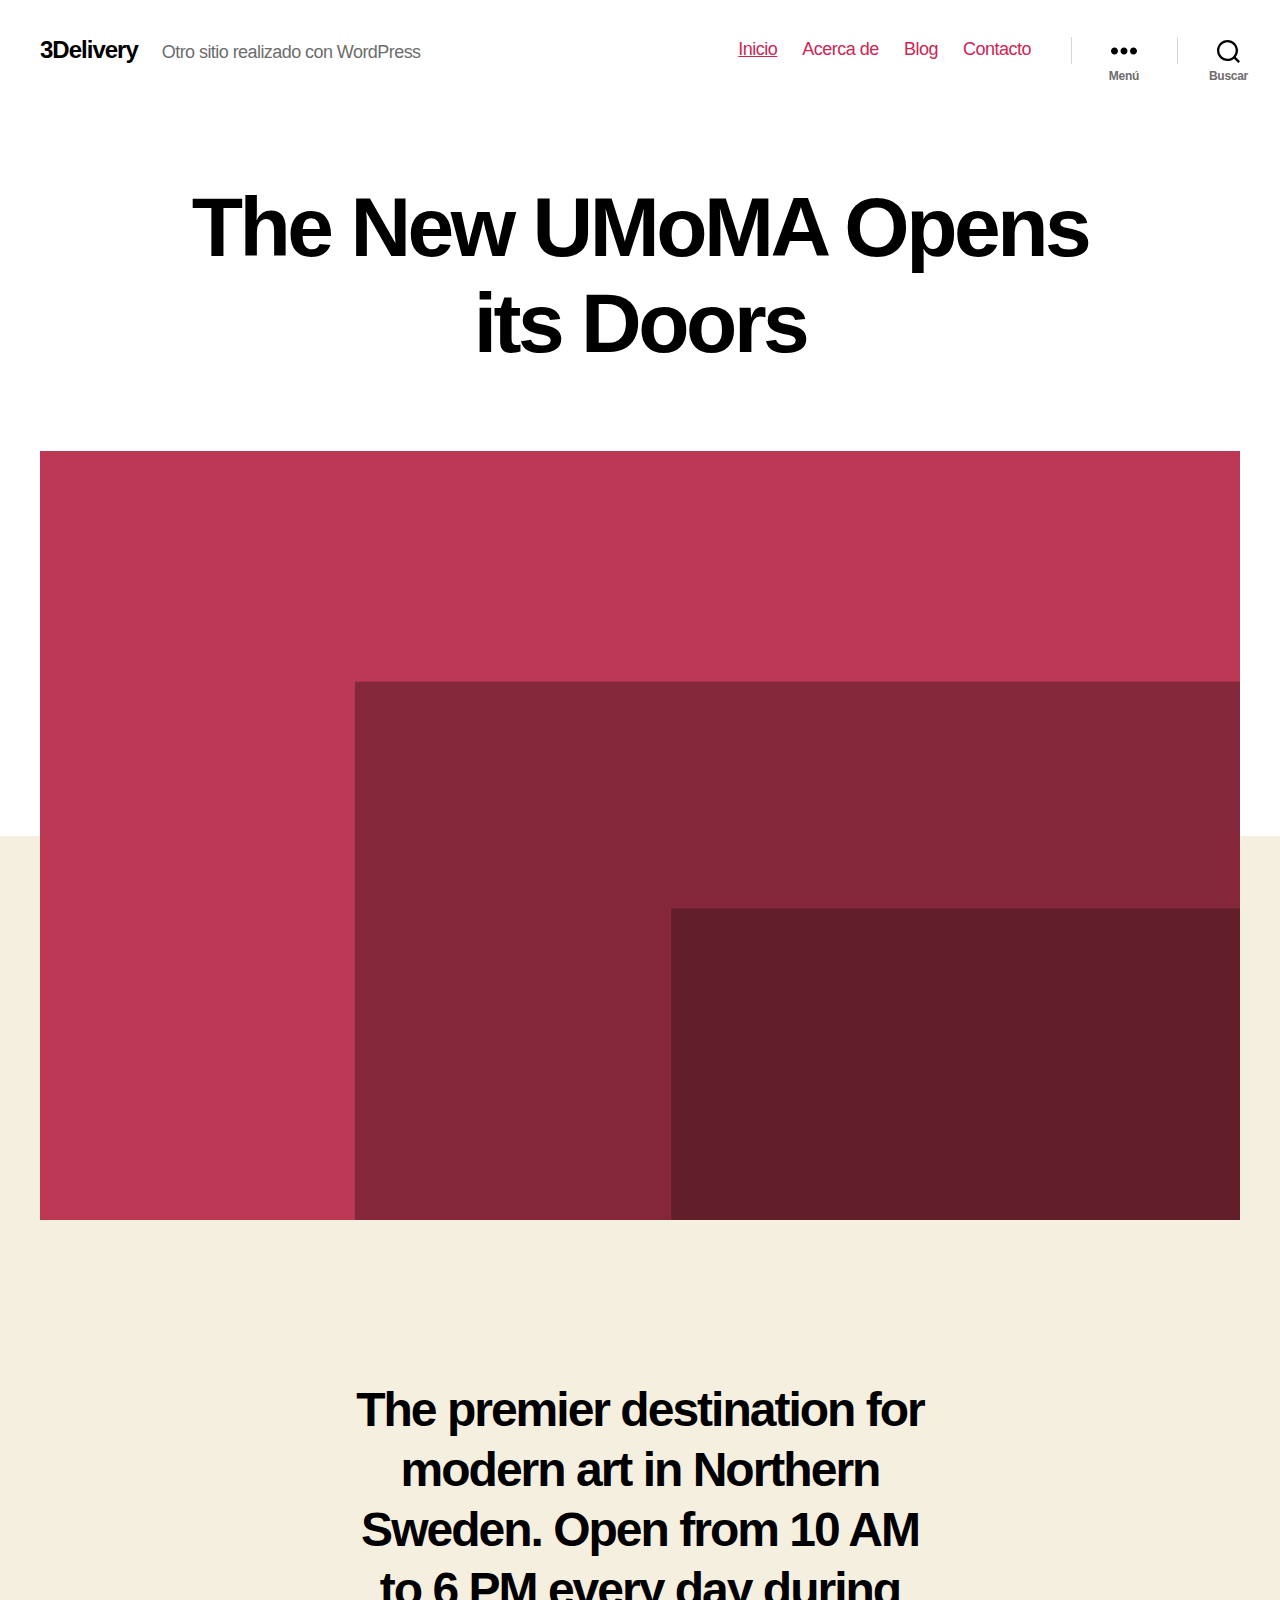
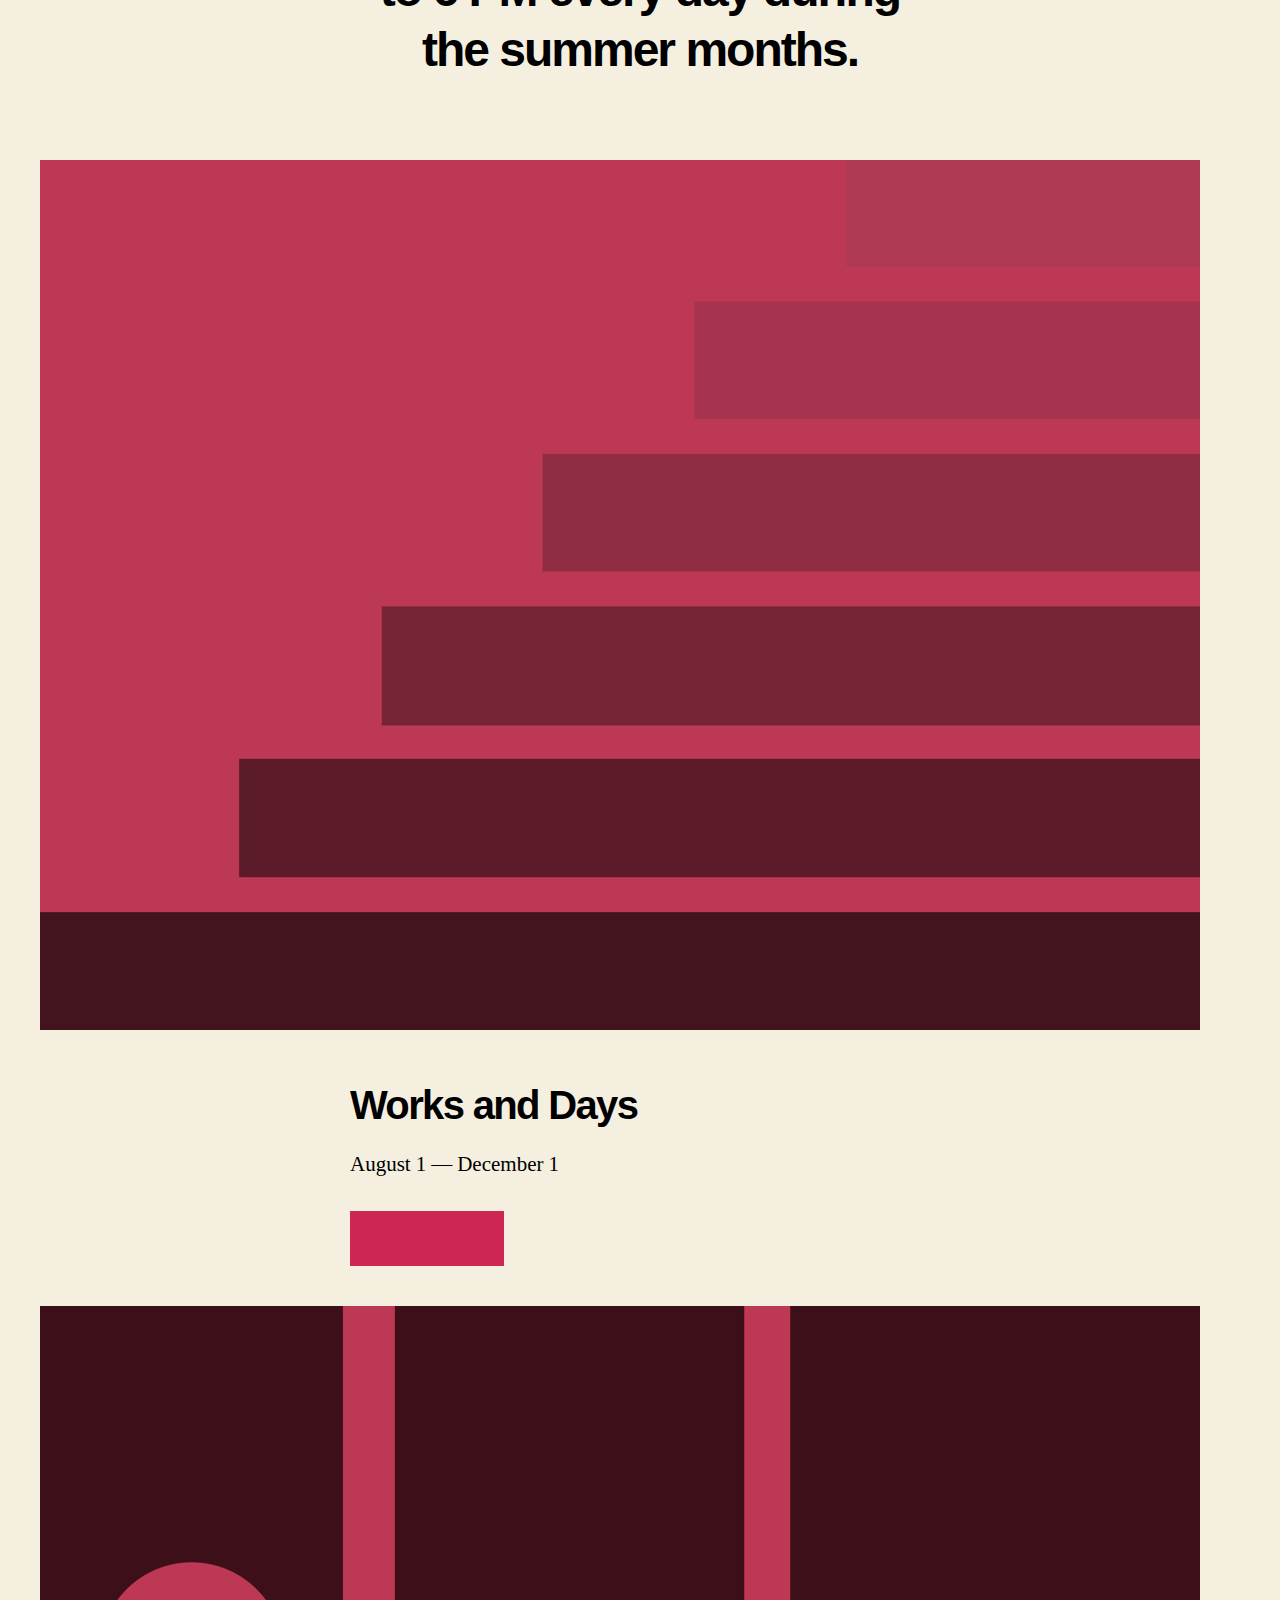
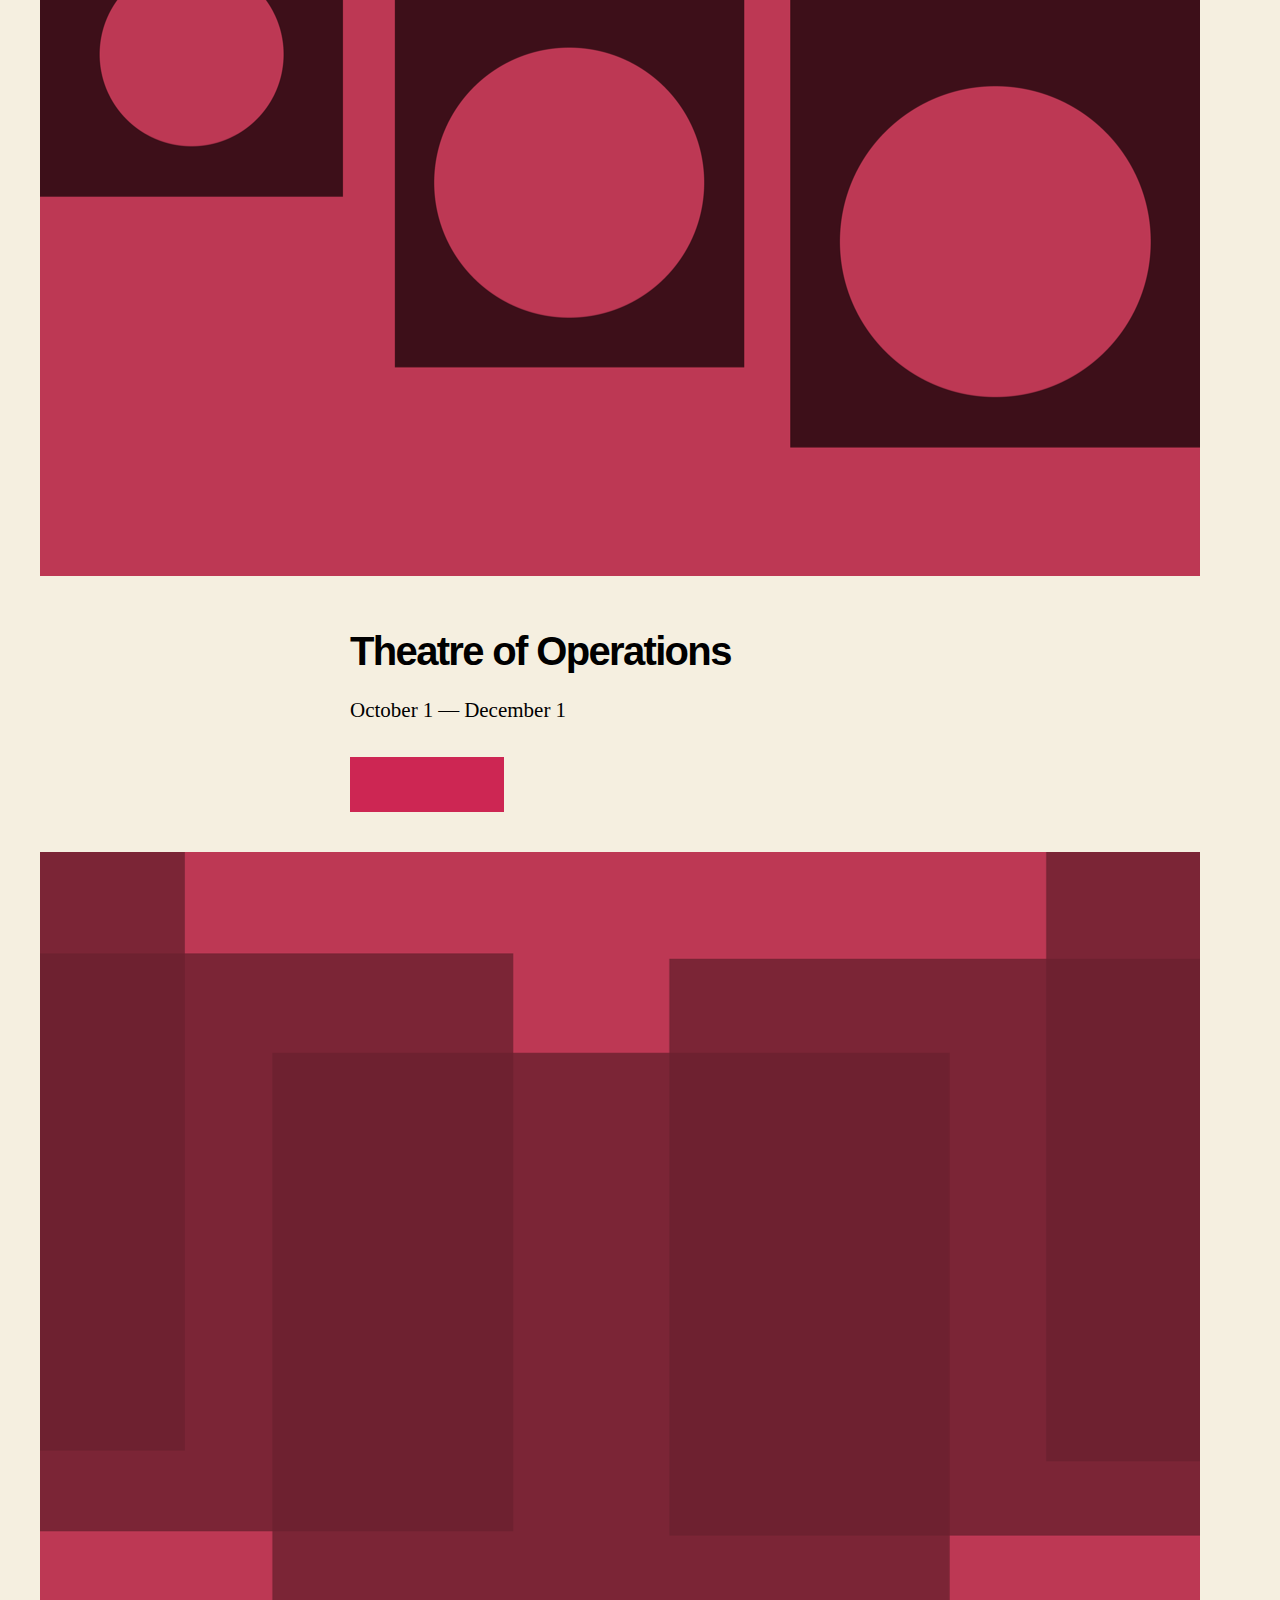
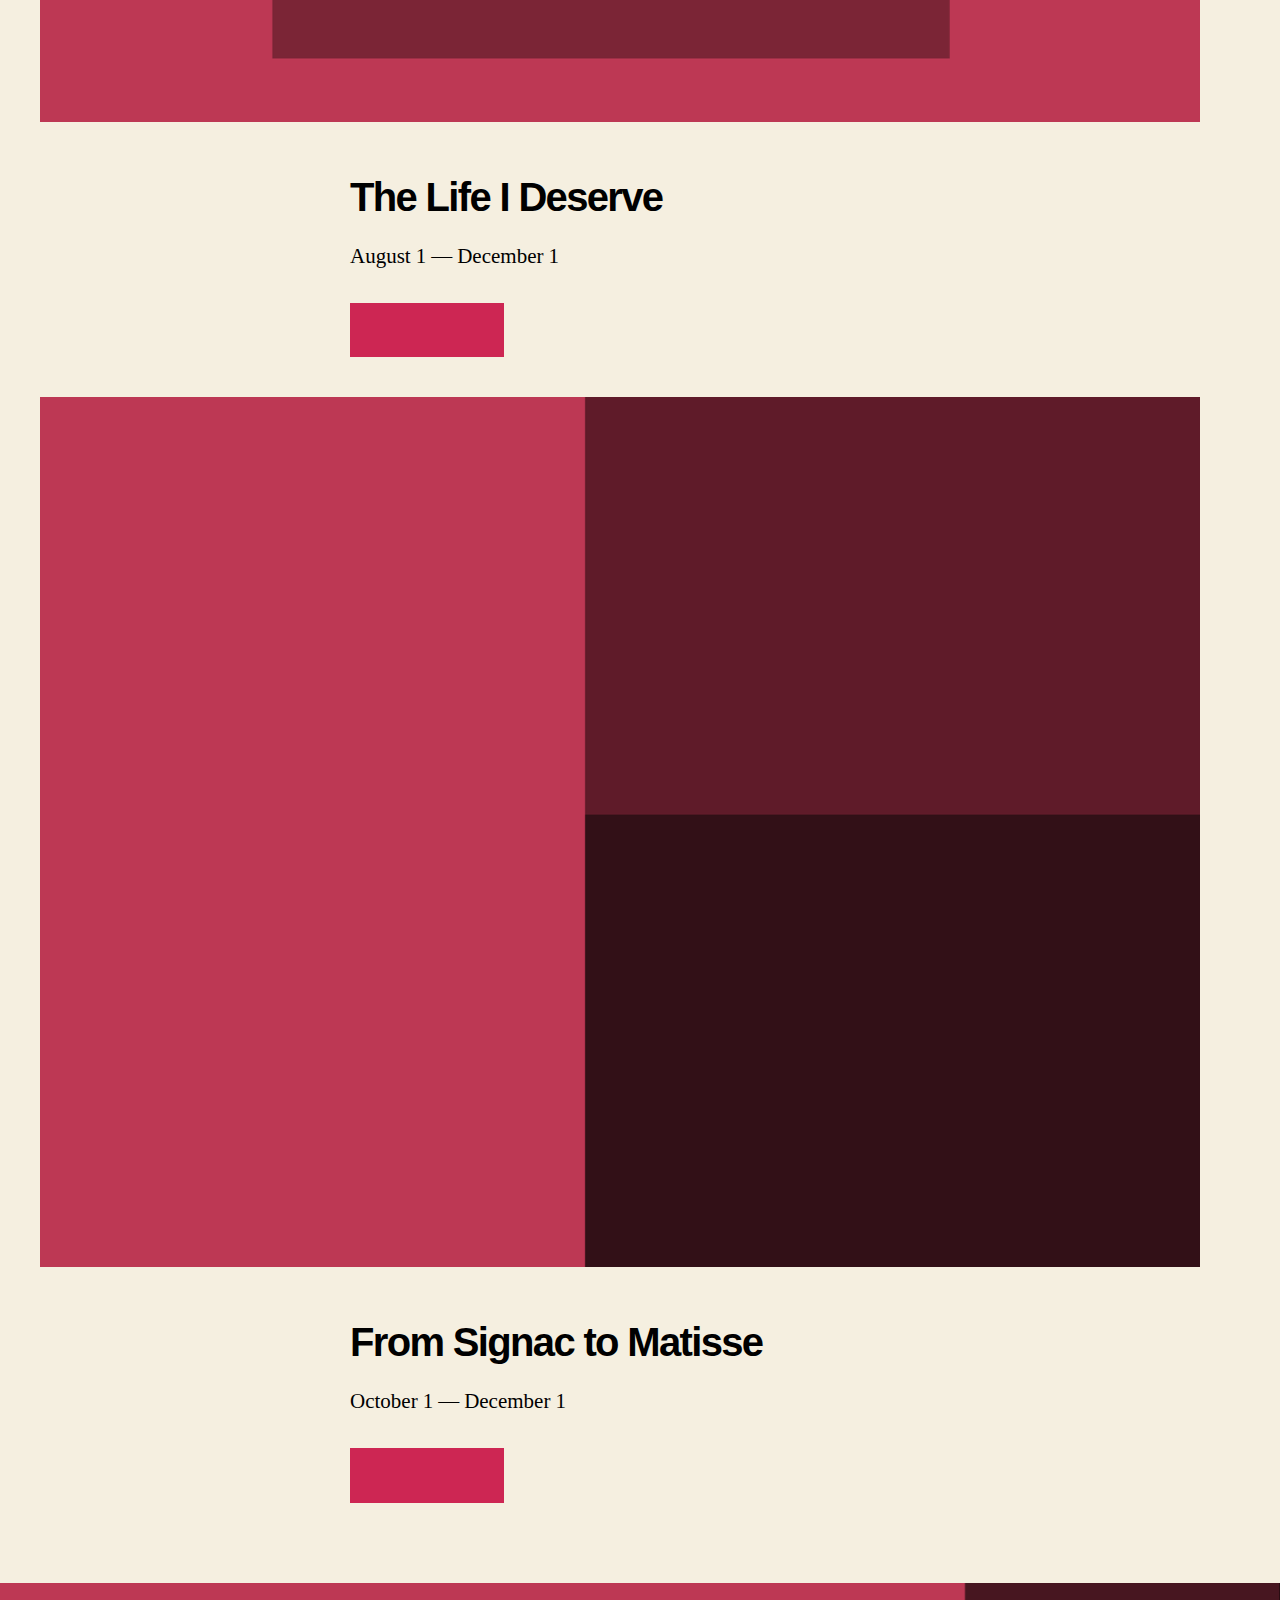
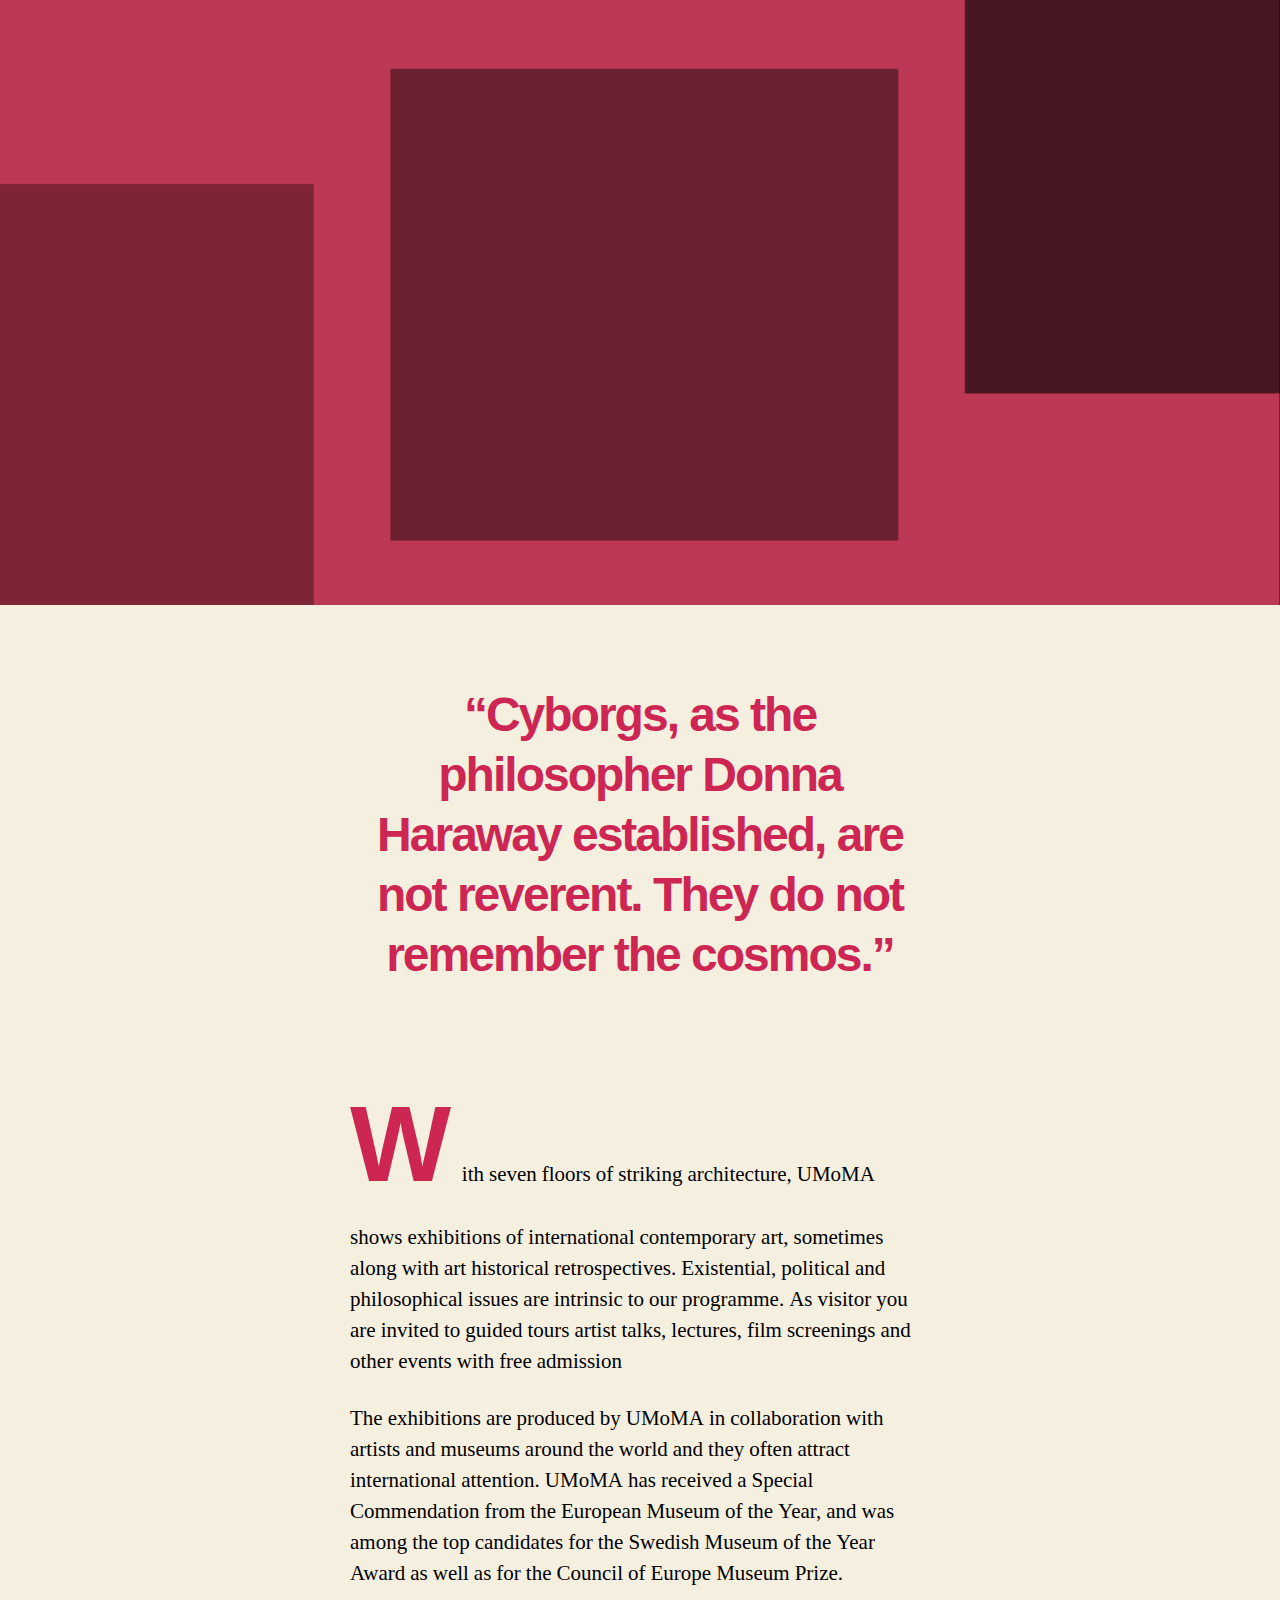
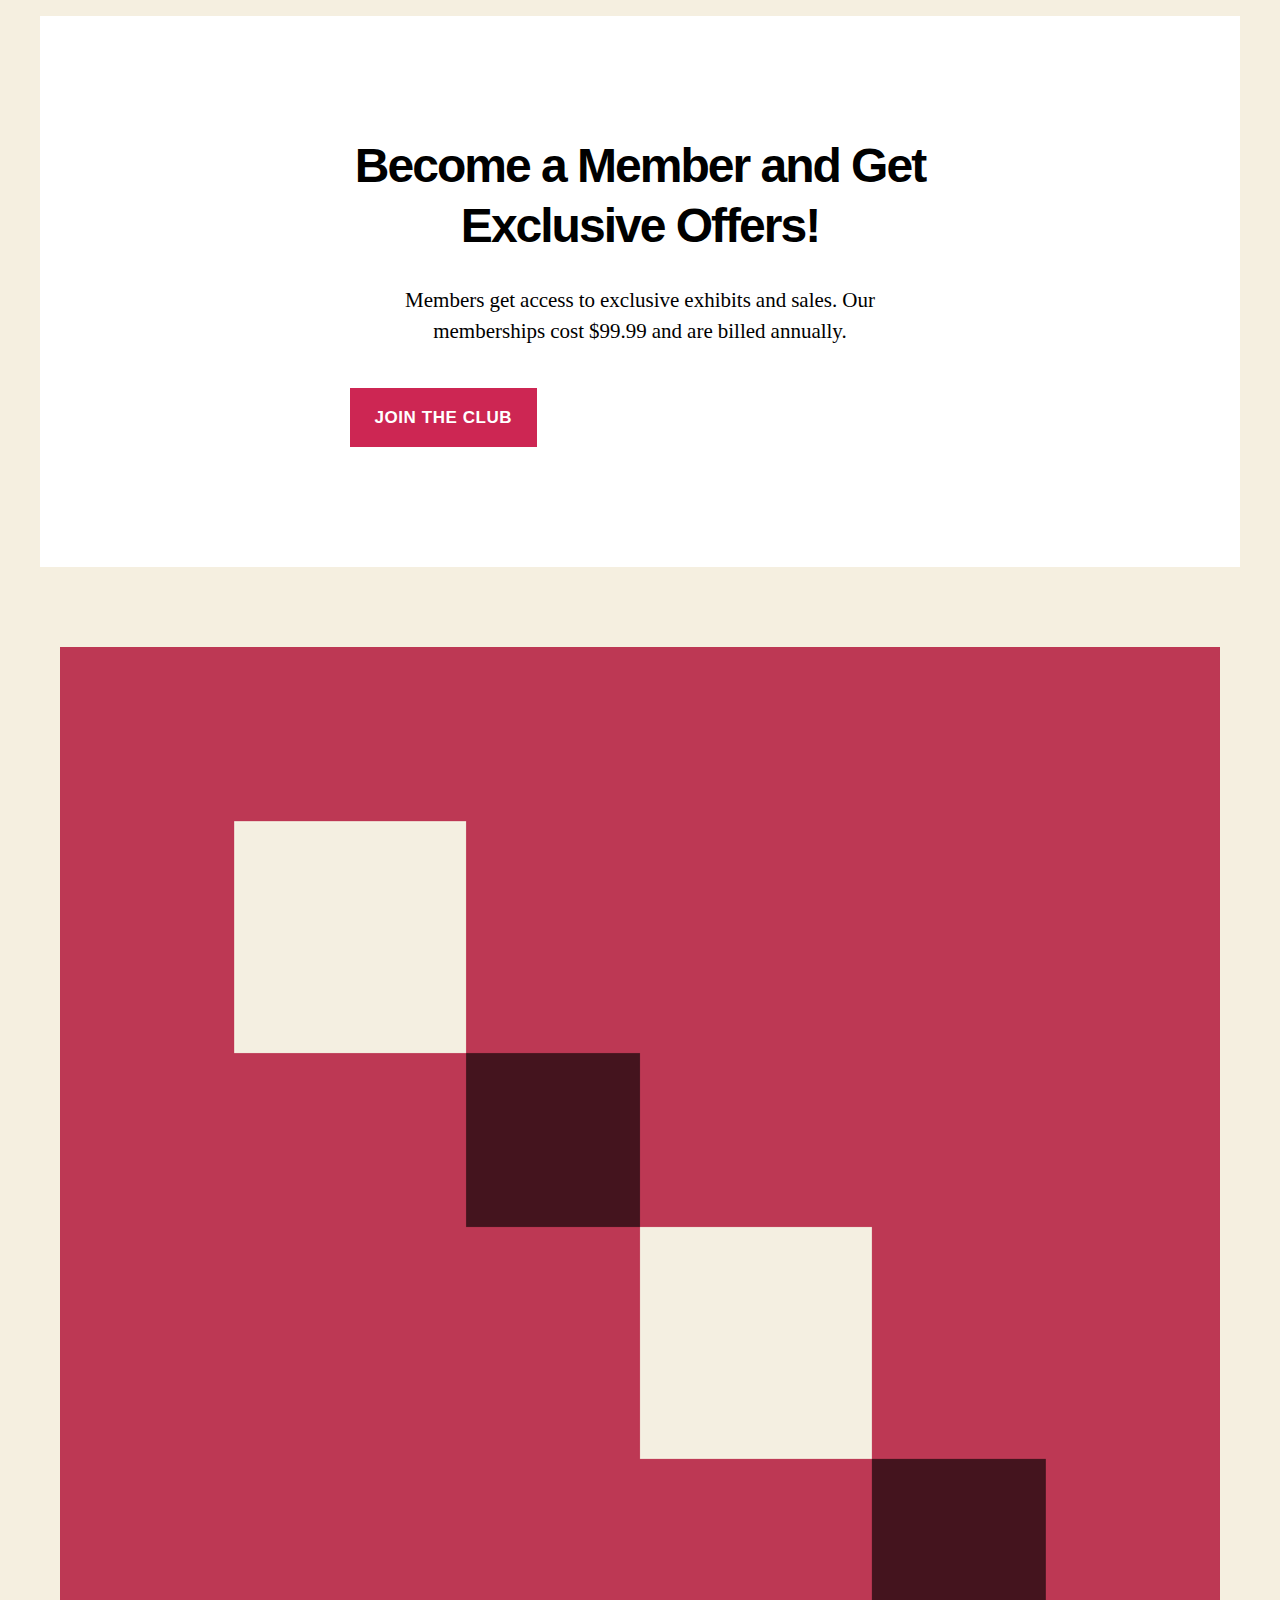
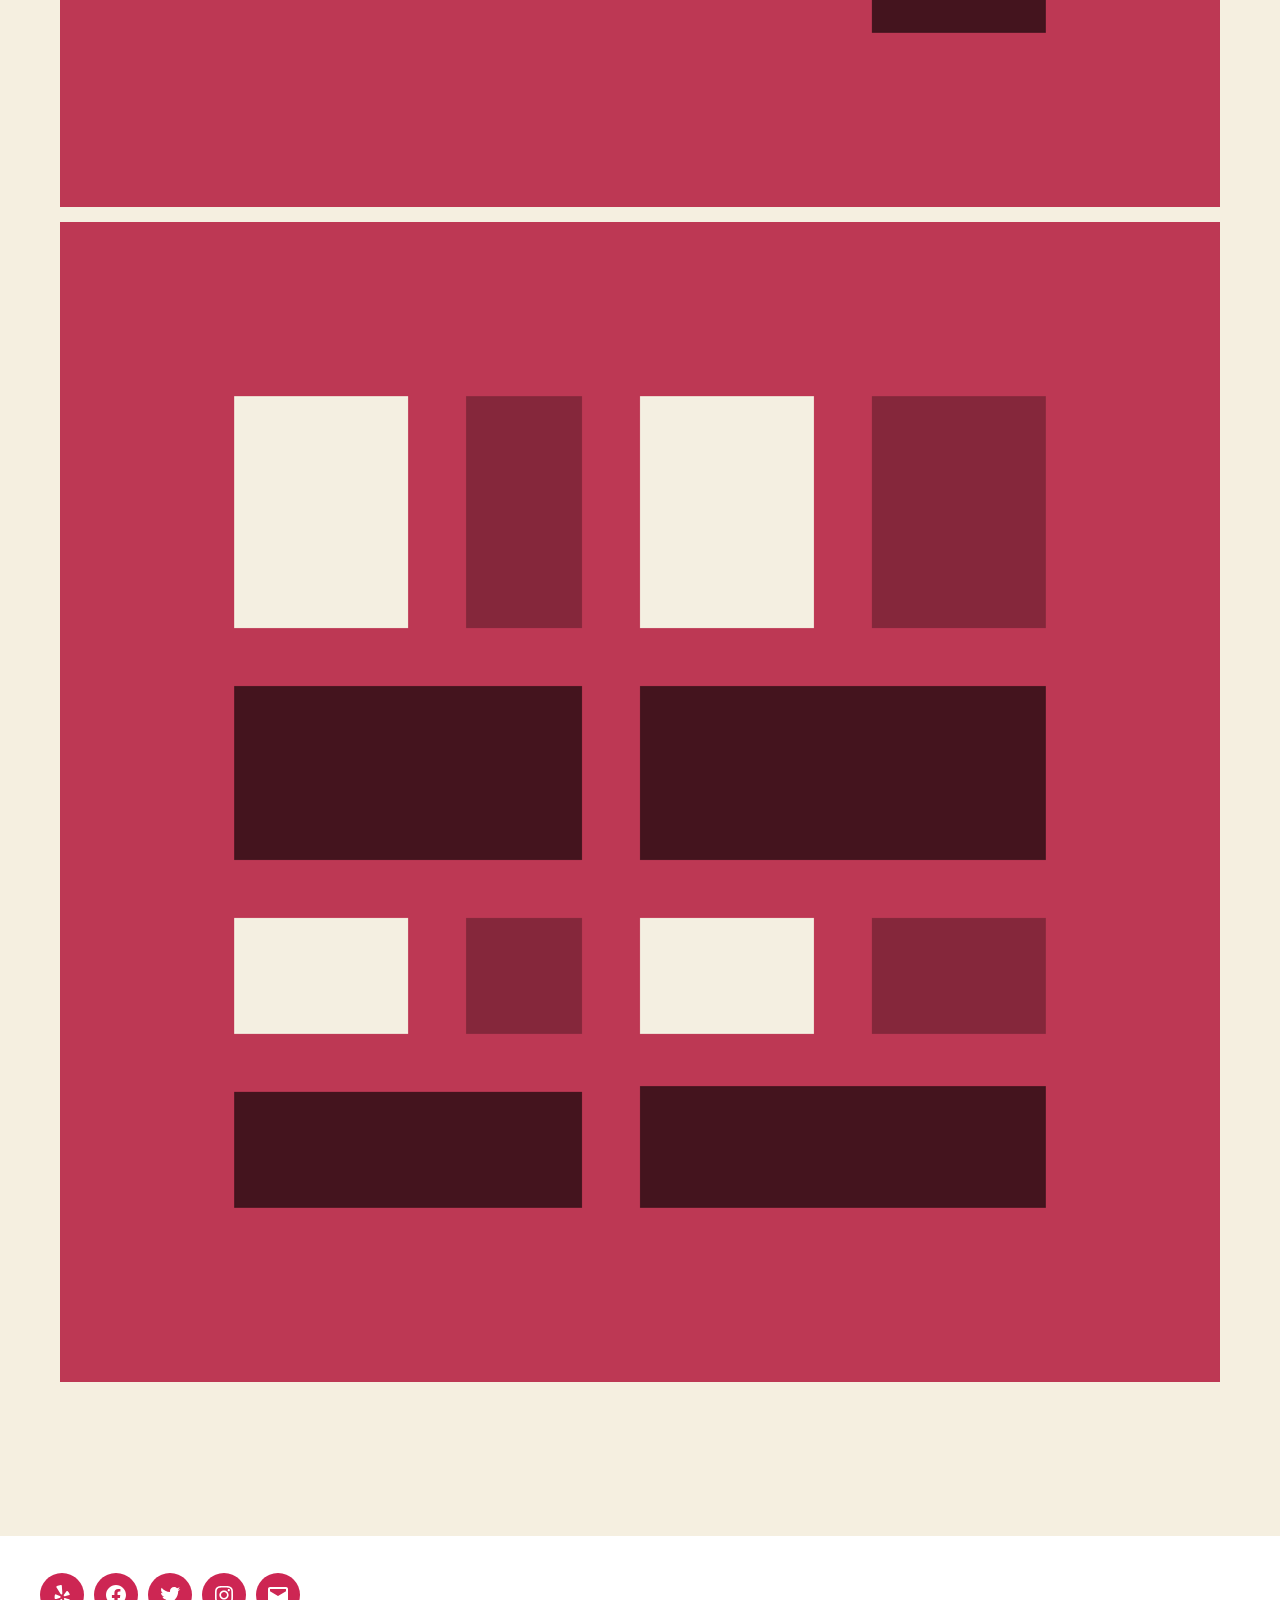
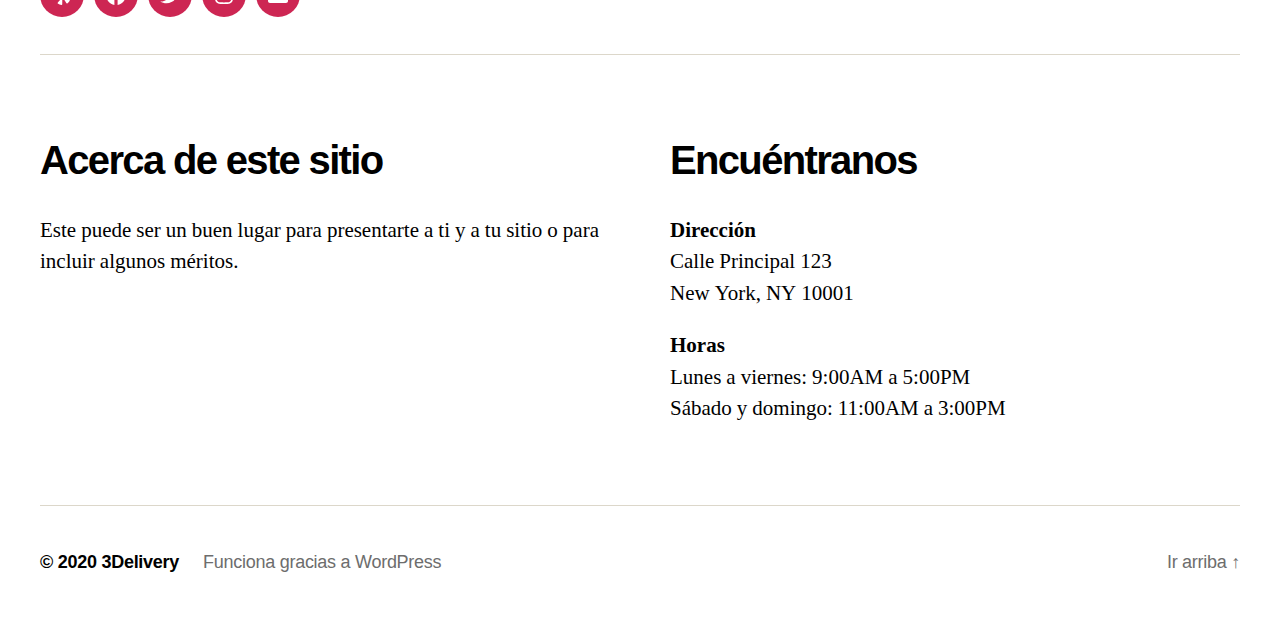
==== commit 4f5efb24: "fix path" ====
--- a/index.html
+++ b/index.html
@@ -11,8 +11,8 @@
 
 		<title>3Delivery &#8211; Otro sitio realizado con WordPress</title>
 <link rel='dns-prefetch' href='//s.w.org' />
-<link rel="alternate" type="application/rss+xml" title="3Delivery &raquo; Feed" href="https://javierzolotarchuk.github.io/3dmatch/?feed=rss2" />
-<link rel="alternate" type="application/rss+xml" title="3Delivery &raquo; RSS de los comentarios" href="https://javierzolotarchuk.github.io/3dmatch/?feed=comments-rss2" />
+<link rel="alternate" type="application/rss+xml" title="3Delivery &raquo; Feed" href="https://3dmatch.github.io/?feed=rss2" />
+<link rel="alternate" type="application/rss+xml" title="3Delivery &raquo; RSS de los comentarios" href="https://3dmatch.github.io/?feed=comments-rss2" />
 		<script>
 			window._wpemojiSettings = {"baseUrl":"https:\/\/s.w.org\/images\/core\/emoji\/12.0.0-1\/72x72\/","ext":".png","svgUrl":"https:\/\/s.w.org\/images\/core\/emoji\/12.0.0-1\/svg\/","svgExt":".svg","source":{"concatemoji":"https:\/\/javierzolotarchuk.github.io\/3dmatch\/wp-includes\/js\/wp-emoji-release.min.js?ver=5.4.2"}};
 			/*! This file is auto-generated */
@@ -32,21 +32,21 @@
 	padding: 0 !important;
 }
 </style>
-	<link rel='stylesheet' id='wp-block-library-css'  href='https://javierzolotarchuk.github.io/3dmatch/wp-includes/css/dist/block-library/style.min.css?ver=5.4.2' media='all' />
-<link rel='stylesheet' id='twentytwenty-style-css'  href='https://javierzolotarchuk.github.io/3dmatch/wp-content/themes/twentytwenty/style.css?ver=1.2' media='all' />
+	<link rel='stylesheet' id='wp-block-library-css'  href='https://3dmatch.github.io/wp-includes/css/dist/block-library/style.min.css?ver=5.4.2' media='all' />
+<link rel='stylesheet' id='twentytwenty-style-css'  href='https://3dmatch.github.io/wp-content/themes/twentytwenty/style.css?ver=1.2' media='all' />
 <style id='twentytwenty-style-inline-css'>
 .color-accent,.color-accent-hover:hover,.color-accent-hover:focus,:root .has-accent-color,.has-drop-cap:not(:focus):first-letter,.wp-block-button.is-style-outline,a { color: #cd2653; }blockquote,.border-color-accent,.border-color-accent-hover:hover,.border-color-accent-hover:focus { border-color: #cd2653; }button:not(.toggle),.button,.faux-button,.wp-block-button__link,.wp-block-file .wp-block-file__button,input[type="button"],input[type="reset"],input[type="submit"],.bg-accent,.bg-accent-hover:hover,.bg-accent-hover:focus,:root .has-accent-background-color,.comment-reply-link { background-color: #cd2653; }.fill-children-accent,.fill-children-accent * { fill: #cd2653; }body,.entry-title a,:root .has-primary-color { color: #000000; }:root .has-primary-background-color { background-color: #000000; }cite,figcaption,.wp-caption-text,.post-meta,.entry-content .wp-block-archives li,.entry-content .wp-block-categories li,.entry-content .wp-block-latest-posts li,.wp-block-latest-comments__comment-date,.wp-block-latest-posts__post-date,.wp-block-embed figcaption,.wp-block-image figcaption,.wp-block-pullquote cite,.comment-metadata,.comment-respond .comment-notes,.comment-respond .logged-in-as,.pagination .dots,.entry-content hr:not(.has-background),hr.styled-separator,:root .has-secondary-color { color: #6d6d6d; }:root .has-secondary-background-color { background-color: #6d6d6d; }pre,fieldset,input,textarea,table,table *,hr { border-color: #dcd7ca; }caption,code,code,kbd,samp,.wp-block-table.is-style-stripes tbody tr:nth-child(odd),:root .has-subtle-background-background-color { background-color: #dcd7ca; }.wp-block-table.is-style-stripes { border-bottom-color: #dcd7ca; }.wp-block-latest-posts.is-grid li { border-top-color: #dcd7ca; }:root .has-subtle-background-color { color: #dcd7ca; }body:not(.overlay-header) .primary-menu > li > a,body:not(.overlay-header) .primary-menu > li > .icon,.modal-menu a,.footer-menu a, .footer-widgets a,#site-footer .wp-block-button.is-style-outline,.wp-block-pullquote:before,.singular:not(.overlay-header) .entry-header a,.archive-header a,.header-footer-group .color-accent,.header-footer-group .color-accent-hover:hover { color: #cd2653; }.social-icons a,#site-footer button:not(.toggle),#site-footer .button,#site-footer .faux-button,#site-footer .wp-block-button__link,#site-footer .wp-block-file__button,#site-footer input[type="button"],#site-footer input[type="reset"],#site-footer input[type="submit"] { background-color: #cd2653; }.header-footer-group,body:not(.overlay-header) #site-header .toggle,.menu-modal .toggle { color: #000000; }body:not(.overlay-header) .primary-menu ul { background-color: #000000; }body:not(.overlay-header) .primary-menu > li > ul:after { border-bottom-color: #000000; }body:not(.overlay-header) .primary-menu ul ul:after { border-left-color: #000000; }.site-description,body:not(.overlay-header) .toggle-inner .toggle-text,.widget .post-date,.widget .rss-date,.widget_archive li,.widget_categories li,.widget cite,.widget_pages li,.widget_meta li,.widget_nav_menu li,.powered-by-wordpress,.to-the-top,.singular .entry-header .post-meta,.singular:not(.overlay-header) .entry-header .post-meta a { color: #6d6d6d; }.header-footer-group pre,.header-footer-group fieldset,.header-footer-group input,.header-footer-group textarea,.header-footer-group table,.header-footer-group table *,.footer-nav-widgets-wrapper,#site-footer,.menu-modal nav *,.footer-widgets-outer-wrapper,.footer-top { border-color: #dcd7ca; }.header-footer-group table caption,body:not(.overlay-header) .header-inner .toggle-wrapper::before { background-color: #dcd7ca; }
 </style>
-<link rel='stylesheet' id='twentytwenty-print-style-css'  href='https://javierzolotarchuk.github.io/3dmatch/wp-content/themes/twentytwenty/print.css?ver=1.2' media='print' />
-<script src='https://javierzolotarchuk.github.io/3dmatch/wp-content/themes/twentytwenty/assets/js/index.js?ver=1.2' async></script>
-<link rel='https://api.w.org/' href='https://javierzolotarchuk.github.io/3dmatch/index.php?rest_route=/' />
-<link rel="EditURI" type="application/rsd+xml" title="RSD" href="https://javierzolotarchuk.github.io/3dmatch/xmlrpc.php?rsd" />
-<link rel="wlwmanifest" type="application/wlwmanifest+xml" href="https://javierzolotarchuk.github.io/3dmatch/wp-includes/wlwmanifest.xml" /> 
+<link rel='stylesheet' id='twentytwenty-print-style-css'  href='https://3dmatch.github.io/wp-content/themes/twentytwenty/print.css?ver=1.2' media='print' />
+<script src='https://3dmatch.github.io/wp-content/themes/twentytwenty/assets/js/index.js?ver=1.2' async></script>
+<link rel='https://api.w.org/' href='https://3dmatch.github.io/index.php?rest_route=/' />
+<link rel="EditURI" type="application/rsd+xml" title="RSD" href="https://3dmatch.github.io/xmlrpc.php?rsd" />
+<link rel="wlwmanifest" type="application/wlwmanifest+xml" href="https://3dmatch.github.io/wp-includes/wlwmanifest.xml" /> 
 <meta name="generator" content="WordPress 5.4.2" />
-<link rel="canonical" href="https://javierzolotarchuk.github.io/3dmatch/" />
-<link rel='shortlink' href='https://javierzolotarchuk.github.io/3dmatch/' />
-<link rel="alternate" type="application/json+oembed" href="https://javierzolotarchuk.github.io/3dmatch/index.php?rest_route=%2Foembed%2F1.0%2Fembed&#038;url=https%3A%2F%2Fjavierzolotarchuk.github.io%2F3dmatch%2F" />
-<link rel="alternate" type="text/xml+oembed" href="https://javierzolotarchuk.github.io/3dmatch/index.php?rest_route=%2Foembed%2F1.0%2Fembed&#038;url=https%3A%2F%2Fjavierzolotarchuk.github.io%2F3dmatch%2F&#038;format=xml" />
+<link rel="canonical" href="https://3dmatch.github.io/" />
+<link rel='shortlink' href='https://3dmatch.github.io/' />
+<link rel="alternate" type="application/json+oembed" href="https://3dmatch.github.io/index.php?rest_route=%2Foembed%2F1.0%2Fembed&#038;url=https%3A%2F%2Fjavierzolotarchuk.github.io%2F3dmatch%2F" />
+<link rel="alternate" type="text/xml+oembed" href="https://3dmatch.github.io/index.php?rest_route=%2Foembed%2F1.0%2Fembed&#038;url=https%3A%2F%2Fjavierzolotarchuk.github.io%2F3dmatch%2F&#038;format=xml" />
 	<script>document.documentElement.className = document.documentElement.className.replace( 'no-js', 'js' );</script>
 	
 	</head>
@@ -72,7 +72,7 @@
 					
 					<div class="header-titles">
 
-						<div class="site-title faux-heading"><a href="https://javierzolotarchuk.github.io/3dmatch/">3Delivery</a></div><div class="site-description">Otro sitio realizado con WordPress</div><!-- .site-description -->
+						<div class="site-title faux-heading"><a href="https://3dmatch.github.io/">3Delivery</a></div><div class="site-description">Otro sitio realizado con WordPress</div><!-- .site-description -->
 					</div><!-- .header-titles -->
 
 					<button class="toggle nav-toggle mobile-nav-toggle" data-toggle-target=".menu-modal"  data-toggle-body-class="showing-menu-modal" aria-expanded="false" data-set-focus=".close-nav-toggle">
@@ -92,10 +92,10 @@
 
 								<ul class="primary-menu reset-list-style">
 
-								<li id="menu-item-15" class="menu-item menu-item-type-custom menu-item-object-custom current-menu-item current_page_item menu-item-home menu-item-15"><a href="https://javierzolotarchuk.github.io/3dmatch/" aria-current="page">Inicio</a></li>
-<li id="menu-item-16" class="menu-item menu-item-type-post_type menu-item-object-page menu-item-16"><a href="https://javierzolotarchuk.github.io/3dmatch/?page_id=7">Acerca de</a></li>
-<li id="menu-item-17" class="menu-item menu-item-type-post_type menu-item-object-page menu-item-17"><a href="https://javierzolotarchuk.github.io/3dmatch/?page_id=9">Blog</a></li>
-<li id="menu-item-18" class="menu-item menu-item-type-post_type menu-item-object-page menu-item-18"><a href="https://javierzolotarchuk.github.io/3dmatch/?page_id=8">Contacto</a></li>
+								<li id="menu-item-15" class="menu-item menu-item-type-custom menu-item-object-custom current-menu-item current_page_item menu-item-home menu-item-15"><a href="https://3dmatch.github.io/" aria-current="page">Inicio</a></li>
+<li id="menu-item-16" class="menu-item menu-item-type-post_type menu-item-object-page menu-item-16"><a href="https://3dmatch.github.io/?page_id=7">Acerca de</a></li>
+<li id="menu-item-17" class="menu-item menu-item-type-post_type menu-item-object-page menu-item-17"><a href="https://3dmatch.github.io/?page_id=9">Blog</a></li>
+<li id="menu-item-18" class="menu-item menu-item-type-post_type menu-item-object-page menu-item-18"><a href="https://3dmatch.github.io/?page_id=8">Contacto</a></li>
 
 								</ul>
 
@@ -141,7 +141,7 @@
 
 		<div class="section-inner">
 
-			<form role="search" aria-label="Buscar:" method="get" class="search-form" action="https://javierzolotarchuk.github.io/3dmatch/">
+			<form role="search" aria-label="Buscar:" method="get" class="search-form" action="https://3dmatch.github.io/">
 	<label for="search-form-1">
 		<span class="screen-reader-text">Buscar:</span>
 		<input type="search" id="search-form-1" class="search-field" placeholder="Buscar &hellip;" value="" name="s" />
@@ -178,10 +178,10 @@
 					<nav class="expanded-menu" aria-label="Ampliado" role="navigation">
 
 						<ul class="modal-menu reset-list-style">
-							<li id="menu-item-19" class="menu-item menu-item-type-custom menu-item-object-custom current-menu-item current_page_item menu-item-home menu-item-19"><div class="ancestor-wrapper"><a href="https://javierzolotarchuk.github.io/3dmatch/" aria-current="page">Inicio</a></div><!-- .ancestor-wrapper --></li>
-<li id="menu-item-20" class="menu-item menu-item-type-post_type menu-item-object-page menu-item-20"><div class="ancestor-wrapper"><a href="https://javierzolotarchuk.github.io/3dmatch/?page_id=7">Acerca de</a></div><!-- .ancestor-wrapper --></li>
-<li id="menu-item-21" class="menu-item menu-item-type-post_type menu-item-object-page menu-item-21"><div class="ancestor-wrapper"><a href="https://javierzolotarchuk.github.io/3dmatch/?page_id=9">Blog</a></div><!-- .ancestor-wrapper --></li>
-<li id="menu-item-22" class="menu-item menu-item-type-post_type menu-item-object-page menu-item-22"><div class="ancestor-wrapper"><a href="https://javierzolotarchuk.github.io/3dmatch/?page_id=8">Contacto</a></div><!-- .ancestor-wrapper --></li>
+							<li id="menu-item-19" class="menu-item menu-item-type-custom menu-item-object-custom current-menu-item current_page_item menu-item-home menu-item-19"><div class="ancestor-wrapper"><a href="https://3dmatch.github.io/" aria-current="page">Inicio</a></div><!-- .ancestor-wrapper --></li>
+<li id="menu-item-20" class="menu-item menu-item-type-post_type menu-item-object-page menu-item-20"><div class="ancestor-wrapper"><a href="https://3dmatch.github.io/?page_id=7">Acerca de</a></div><!-- .ancestor-wrapper --></li>
+<li id="menu-item-21" class="menu-item menu-item-type-post_type menu-item-object-page menu-item-21"><div class="ancestor-wrapper"><a href="https://3dmatch.github.io/?page_id=9">Blog</a></div><!-- .ancestor-wrapper --></li>
+<li id="menu-item-22" class="menu-item menu-item-type-post_type menu-item-object-page menu-item-22"><div class="ancestor-wrapper"><a href="https://3dmatch.github.io/?page_id=8">Contacto</a></div><!-- .ancestor-wrapper --></li>
 						</ul>
 
 					</nav>
@@ -191,10 +191,10 @@
 
 						<ul class="modal-menu reset-list-style">
 
-						<li class="menu-item menu-item-type-custom menu-item-object-custom current-menu-item current_page_item menu-item-home menu-item-15"><div class="ancestor-wrapper"><a href="https://javierzolotarchuk.github.io/3dmatch/" aria-current="page">Inicio</a></div><!-- .ancestor-wrapper --></li>
-<li class="menu-item menu-item-type-post_type menu-item-object-page menu-item-16"><div class="ancestor-wrapper"><a href="https://javierzolotarchuk.github.io/3dmatch/?page_id=7">Acerca de</a></div><!-- .ancestor-wrapper --></li>
-<li class="menu-item menu-item-type-post_type menu-item-object-page menu-item-17"><div class="ancestor-wrapper"><a href="https://javierzolotarchuk.github.io/3dmatch/?page_id=9">Blog</a></div><!-- .ancestor-wrapper --></li>
-<li class="menu-item menu-item-type-post_type menu-item-object-page menu-item-18"><div class="ancestor-wrapper"><a href="https://javierzolotarchuk.github.io/3dmatch/?page_id=8">Contacto</a></div><!-- .ancestor-wrapper --></li>
+						<li class="menu-item menu-item-type-custom menu-item-object-custom current-menu-item current_page_item menu-item-home menu-item-15"><div class="ancestor-wrapper"><a href="https://3dmatch.github.io/" aria-current="page">Inicio</a></div><!-- .ancestor-wrapper --></li>
+<li class="menu-item menu-item-type-post_type menu-item-object-page menu-item-16"><div class="ancestor-wrapper"><a href="https://3dmatch.github.io/?page_id=7">Acerca de</a></div><!-- .ancestor-wrapper --></li>
+<li class="menu-item menu-item-type-post_type menu-item-object-page menu-item-17"><div class="ancestor-wrapper"><a href="https://3dmatch.github.io/?page_id=9">Blog</a></div><!-- .ancestor-wrapper --></li>
+<li class="menu-item menu-item-type-post_type menu-item-object-page menu-item-18"><div class="ancestor-wrapper"><a href="https://3dmatch.github.io/?page_id=8">Contacto</a></div><!-- .ancestor-wrapper --></li>
 
 						</ul>
 
@@ -246,7 +246,7 @@
 
 		<div class="featured-media-inner section-inner">
 
-			<img width="1200" height="769" src="https://javierzolotarchuk.github.io/3dmatch/wp-content/uploads/2020/06/2020-landscape-1.png" class="attachment-post-thumbnail size-post-thumbnail wp-post-image" alt="" srcset="https://javierzolotarchuk.github.io/3dmatch/wp-content/uploads/2020/06/2020-landscape-1.png 1200w, https://javierzolotarchuk.github.io/3dmatch/wp-content/uploads/2020/06/2020-landscape-1-300x192.png 300w, https://javierzolotarchuk.github.io/3dmatch/wp-content/uploads/2020/06/2020-landscape-1-1024x656.png 1024w, https://javierzolotarchuk.github.io/3dmatch/wp-content/uploads/2020/06/2020-landscape-1-768x492.png 768w" sizes="(max-width: 1200px) 100vw, 1200px" />
+			<img width="1200" height="769" src="https://3dmatch.github.io/wp-content/uploads/2020/06/2020-landscape-1.png" class="attachment-post-thumbnail size-post-thumbnail wp-post-image" alt="" srcset="https://3dmatch.github.io/wp-content/uploads/2020/06/2020-landscape-1.png 1200w, https://3dmatch.github.io/wp-content/uploads/2020/06/2020-landscape-1-300x192.png 300w, https://3dmatch.github.io/wp-content/uploads/2020/06/2020-landscape-1-1024x656.png 1024w, https://3dmatch.github.io/wp-content/uploads/2020/06/2020-landscape-1-768x492.png 768w" sizes="(max-width: 1200px) 100vw, 1200px" />
 		</div><!-- .featured-media-inner -->
 
 	</figure><!-- .featured-media -->
@@ -256,7 +256,7 @@
 
 		<div class="entry-content">
 
-			<div class="wp-block-group alignwide"><div class="wp-block-group__inner-container"><h2 class="has-text-align-center">The premier destination for modern art in Northern Sweden. Open from 10 AM to 6 PM every day during the summer months.</h2></div></div><div class="wp-block-columns alignwide"><div class="wp-block-column"><div class="wp-block-group"><div class="wp-block-group__inner-container"><figure class="wp-block-image alignfull size-full"><img src="https://javierzolotarchuk.github.io/3dmatch/wp-content/themes/twentytwenty/assets/images/2020-three-quarters-1.png" alt="" class="wp-image-37"/></figure><h3>Works and Days</h3><p>August 1 &#8212; December 1</p><div class="wp-block-button is-style-outline"><a class="wp-block-button__link" href="https://make.wordpress.org/core/2019/09/27/block-editor-theme-related-updates-in-wordpress-5-3/">Read More</a></div></div></div><div class="wp-block-group"><div class="wp-block-group__inner-container"><figure class="wp-block-image alignfull size-full"><img src="https://javierzolotarchuk.github.io/3dmatch/wp-content/themes/twentytwenty/assets/images/2020-three-quarters-3.png" alt="" class="wp-image-37"/></figure><h3>Theatre of Operations</h3><p>October 1 &#8212; December 1</p><div class="wp-block-button is-style-outline"><a class="wp-block-button__link" href="https://make.wordpress.org/core/2019/09/27/block-editor-theme-related-updates-in-wordpress-5-3/">Read More</a></div></div></div></div><div class="wp-block-column"><div class="wp-block-group"><div class="wp-block-group__inner-container"><figure class="wp-block-image alignfull size-full"><img src="https://javierzolotarchuk.github.io/3dmatch/wp-content/themes/twentytwenty/assets/images/2020-three-quarters-2.png" alt="" class="wp-image-37"/></figure><h3>The Life I Deserve</h3><p>August 1 &#8212; December 1</p><div class="wp-block-button is-style-outline"><a class="wp-block-button__link" href="https://make.wordpress.org/core/2019/09/27/block-editor-theme-related-updates-in-wordpress-5-3/">Read More</a></div></div></div><div class="wp-block-group"><div class="wp-block-group__inner-container"><figure class="wp-block-image alignfull size-full"><img src="https://javierzolotarchuk.github.io/3dmatch/wp-content/themes/twentytwenty/assets/images/2020-three-quarters-4.png" alt="" class="wp-image-37"/></figure><h3>From Signac to Matisse</h3><p>October 1 &#8212; December 1</p><div class="wp-block-button is-style-outline"><a class="wp-block-button__link" href="https://make.wordpress.org/core/2019/09/27/block-editor-theme-related-updates-in-wordpress-5-3/">Read More</a></div></div></div></div></div><figure class="wp-block-image alignfull size-full"><img src="https://javierzolotarchuk.github.io/3dmatch/wp-content/themes/twentytwenty/assets/images/2020-landscape-2.png" alt="" class="wp-image-37"/></figure><div class="wp-block-group alignwide"><div class="wp-block-group__inner-container"><h2 class="has-accent-color has-text-align-center">&#8220;Cyborgs, as the philosopher Donna Haraway established, are not reverent. They do not remember the cosmos.&#8221;</h2></div></div><p class="has-drop-cap">With seven floors of striking architecture, UMoMA shows exhibitions of international contemporary art, sometimes along with art historical retrospectives. Existential, political and philosophical issues are intrinsic to our programme. As visitor you are invited to guided tours artist talks, lectures, film screenings and other events with free admission</p><p>The exhibitions are produced by UMoMA in collaboration with artists and museums around the world and they often attract international attention. UMoMA has received a Special Commendation from the European Museum of the Year, and was among the top candidates for the Swedish Museum of the Year Award as well as for the Council of Europe Museum Prize.</p><p></p><div class="wp-block-group alignwide has-background" style="background-color:#ffffff"><div class="wp-block-group__inner-container"><div class="wp-block-group"><div class="wp-block-group__inner-container"><h2 class="has-text-align-center">Become a Member and Get Exclusive Offers!</h2><p class="has-text-align-center">Members get access to exclusive exhibits and sales. Our memberships cost $99.99 and are billed annually.</p><div class="wp-block-button aligncenter"><a class="wp-block-button__link" href="https://make.wordpress.org/core/2019/09/27/block-editor-theme-related-updates-in-wordpress-5-3/">Join the Club</a></div></div></div></div></div><figure class="wp-block-gallery alignwide columns-2 is-cropped"><ul class="blocks-gallery-grid"><li class="blocks-gallery-item"><figure><img src="https://javierzolotarchuk.github.io/3dmatch/wp-content/themes/twentytwenty/assets/images/2020-square-2.png" alt="" data-id="39" data-full-url="https://javierzolotarchuk.github.io/3dmatch/wp-content/themes/twentytwenty/assets/images/2020-square-2.png" data-link="assets/images/2020-square-2/" class="wp-image-39"/></figure></li><li class="blocks-gallery-item"><figure><img src="https://javierzolotarchuk.github.io/3dmatch/wp-content/themes/twentytwenty/assets/images/2020-square-1.png" alt="" data-id="38" data-full-url="https://javierzolotarchuk.github.io/3dmatch/wp-content/themes/twentytwenty/assets/images/2020-square-1.png" data-link="https://javierzolotarchuk.github.io/3dmatch/wp-content/themes/twentytwenty/assets/images/2020-square-1/" class="wp-image-38"/></figure></li></ul></figure>
+			<div class="wp-block-group alignwide"><div class="wp-block-group__inner-container"><h2 class="has-text-align-center">The premier destination for modern art in Northern Sweden. Open from 10 AM to 6 PM every day during the summer months.</h2></div></div><div class="wp-block-columns alignwide"><div class="wp-block-column"><div class="wp-block-group"><div class="wp-block-group__inner-container"><figure class="wp-block-image alignfull size-full"><img src="https://3dmatch.github.io/wp-content/themes/twentytwenty/assets/images/2020-three-quarters-1.png" alt="" class="wp-image-37"/></figure><h3>Works and Days</h3><p>August 1 &#8212; December 1</p><div class="wp-block-button is-style-outline"><a class="wp-block-button__link" href="https://make.wordpress.org/core/2019/09/27/block-editor-theme-related-updates-in-wordpress-5-3/">Read More</a></div></div></div><div class="wp-block-group"><div class="wp-block-group__inner-container"><figure class="wp-block-image alignfull size-full"><img src="https://3dmatch.github.io/wp-content/themes/twentytwenty/assets/images/2020-three-quarters-3.png" alt="" class="wp-image-37"/></figure><h3>Theatre of Operations</h3><p>October 1 &#8212; December 1</p><div class="wp-block-button is-style-outline"><a class="wp-block-button__link" href="https://make.wordpress.org/core/2019/09/27/block-editor-theme-related-updates-in-wordpress-5-3/">Read More</a></div></div></div></div><div class="wp-block-column"><div class="wp-block-group"><div class="wp-block-group__inner-container"><figure class="wp-block-image alignfull size-full"><img src="https://3dmatch.github.io/wp-content/themes/twentytwenty/assets/images/2020-three-quarters-2.png" alt="" class="wp-image-37"/></figure><h3>The Life I Deserve</h3><p>August 1 &#8212; December 1</p><div class="wp-block-button is-style-outline"><a class="wp-block-button__link" href="https://make.wordpress.org/core/2019/09/27/block-editor-theme-related-updates-in-wordpress-5-3/">Read More</a></div></div></div><div class="wp-block-group"><div class="wp-block-group__inner-container"><figure class="wp-block-image alignfull size-full"><img src="https://3dmatch.github.io/wp-content/themes/twentytwenty/assets/images/2020-three-quarters-4.png" alt="" class="wp-image-37"/></figure><h3>From Signac to Matisse</h3><p>October 1 &#8212; December 1</p><div class="wp-block-button is-style-outline"><a class="wp-block-button__link" href="https://make.wordpress.org/core/2019/09/27/block-editor-theme-related-updates-in-wordpress-5-3/">Read More</a></div></div></div></div></div><figure class="wp-block-image alignfull size-full"><img src="https://3dmatch.github.io/wp-content/themes/twentytwenty/assets/images/2020-landscape-2.png" alt="" class="wp-image-37"/></figure><div class="wp-block-group alignwide"><div class="wp-block-group__inner-container"><h2 class="has-accent-color has-text-align-center">&#8220;Cyborgs, as the philosopher Donna Haraway established, are not reverent. They do not remember the cosmos.&#8221;</h2></div></div><p class="has-drop-cap">With seven floors of striking architecture, UMoMA shows exhibitions of international contemporary art, sometimes along with art historical retrospectives. Existential, political and philosophical issues are intrinsic to our programme. As visitor you are invited to guided tours artist talks, lectures, film screenings and other events with free admission</p><p>The exhibitions are produced by UMoMA in collaboration with artists and museums around the world and they often attract international attention. UMoMA has received a Special Commendation from the European Museum of the Year, and was among the top candidates for the Swedish Museum of the Year Award as well as for the Council of Europe Museum Prize.</p><p></p><div class="wp-block-group alignwide has-background" style="background-color:#ffffff"><div class="wp-block-group__inner-container"><div class="wp-block-group"><div class="wp-block-group__inner-container"><h2 class="has-text-align-center">Become a Member and Get Exclusive Offers!</h2><p class="has-text-align-center">Members get access to exclusive exhibits and sales. Our memberships cost $99.99 and are billed annually.</p><div class="wp-block-button aligncenter"><a class="wp-block-button__link" href="https://make.wordpress.org/core/2019/09/27/block-editor-theme-related-updates-in-wordpress-5-3/">Join the Club</a></div></div></div></div></div><figure class="wp-block-gallery alignwide columns-2 is-cropped"><ul class="blocks-gallery-grid"><li class="blocks-gallery-item"><figure><img src="https://3dmatch.github.io/wp-content/themes/twentytwenty/assets/images/2020-square-2.png" alt="" data-id="39" data-full-url="https://3dmatch.github.io/wp-content/themes/twentytwenty/assets/images/2020-square-2.png" data-link="assets/images/2020-square-2/" class="wp-image-39"/></figure></li><li class="blocks-gallery-item"><figure><img src="https://3dmatch.github.io/wp-content/themes/twentytwenty/assets/images/2020-square-1.png" alt="" data-id="38" data-full-url="https://3dmatch.github.io/wp-content/themes/twentytwenty/assets/images/2020-square-1.png" data-link="https://3dmatch.github.io/wp-content/themes/twentytwenty/assets/images/2020-square-1/" class="wp-image-38"/></figure></li></ul></figure>
 		</div><!-- .entry-content -->
 
 	</div><!-- .post-inner -->
@@ -335,7 +335,7 @@
 					<div class="footer-credits">
 
 						<p class="footer-copyright">&copy;
-							2020							<a href="https://javierzolotarchuk.github.io/3dmatch/">3Delivery</a>
+							2020							<a href="https://3dmatch.github.io/">3Delivery</a>
 						</p><!-- .footer-copyright -->
 
 						<p class="powered-by-wordpress">
@@ -356,7 +356,7 @@
 
 			</footer><!-- #site-footer -->
 
-		<script src='https://javierzolotarchuk.github.io/3dmatch/wp-includes/js/wp-embed.min.js?ver=5.4.2'></script>
+		<script src='https://3dmatch.github.io/wp-includes/js/wp-embed.min.js?ver=5.4.2'></script>
 	<script>
 	/(trident|msie)/i.test(navigator.userAgent)&&document.getElementById&&window.addEventListener&&window.addEventListener("hashchange",function(){var t,e=location.hash.substring(1);/^[A-z0-9_-]+$/.test(e)&&(t=document.getElementById(e))&&(/^(?:a|select|input|button|textarea)$/i.test(t.tagName)||(t.tabIndex=-1),t.focus())},!1);
 	</script>
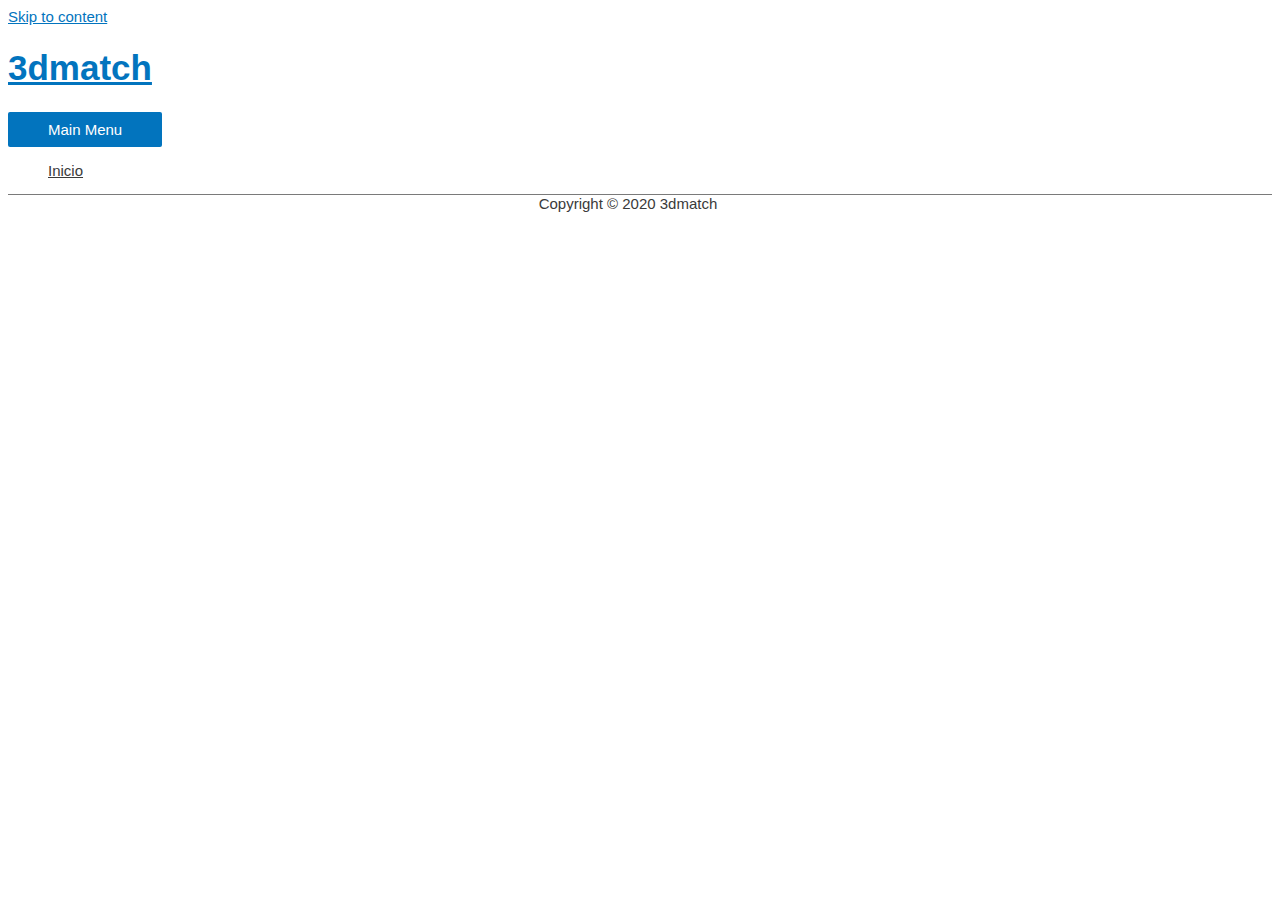
==== commit e6d58c22: "fix" ====
--- a/index.html
+++ b/index.html
@@ -1,20 +1,16 @@
-<!DOCTYPE html>
-
-<html class="no-js" lang="es-AR">
-
-	<head>
-
-		<meta charset="UTF-8">
-		<meta name="viewport" content="width=device-width, initial-scale=1.0" >
-
-		<link rel="profile" href="https://gmpg.org/xfn/11">
-
-		<title>3Delivery &#8211; Otro sitio realizado con WordPress</title>
+<!DOCTYPE html>
+<html lang="es-AR">
+<head>
+<meta charset="UTF-8">
+<meta name="viewport" content="width=device-width, initial-scale=1">
+<link rel="profile" href="https://gmpg.org/xfn/11">
+
+<title>3dmatch &#8211; Nunca fue tan fácil imprimir en 3d!</title>
 <link rel='dns-prefetch' href='//s.w.org' />
-<link rel="alternate" type="application/rss+xml" title="3Delivery &raquo; Feed" href="https://3dmatch.github.io/?feed=rss2" />
-<link rel="alternate" type="application/rss+xml" title="3Delivery &raquo; RSS de los comentarios" href="https://3dmatch.github.io/?feed=comments-rss2" />
+<link rel="alternate" type="application/rss+xml" title="3dmatch &raquo; Feed" href="https://3dmatch.github.io/?feed=rss2" />
+<link rel="alternate" type="application/rss+xml" title="3dmatch &raquo; RSS de los comentarios" href="https://3dmatch.github.io/?feed=comments-rss2" />
 		<script>
-			window._wpemojiSettings = {"baseUrl":"https:\/\/s.w.org\/images\/core\/emoji\/12.0.0-1\/72x72\/","ext":".png","svgUrl":"https:\/\/s.w.org\/images\/core\/emoji\/12.0.0-1\/svg\/","svgExt":".svg","source":{"concatemoji":"https:\/\/javierzolotarchuk.github.io\/3dmatch\/wp-includes\/js\/wp-emoji-release.min.js?ver=5.4.2"}};
+			window._wpemojiSettings = {"baseUrl":"https:\/\/s.w.org\/images\/core\/emoji\/12.0.0-1\/72x72\/","ext":".png","svgUrl":"https:\/\/s.w.org\/images\/core\/emoji\/12.0.0-1\/svg\/","svgExt":".svg","source":{"concatemoji":"https:\/\/3dmatch.github.io\/wp-includes\/js\/wp-emoji-release.min.js?ver=5.4.2"}};
 			/*! This file is auto-generated */
 			!function(e,a,t){var r,n,o,i,p=a.createElement("canvas"),s=p.getContext&&p.getContext("2d");function c(e,t){var a=String.fromCharCode;s.clearRect(0,0,p.width,p.height),s.fillText(a.apply(this,e),0,0);var r=p.toDataURL();return s.clearRect(0,0,p.width,p.height),s.fillText(a.apply(this,t),0,0),r===p.toDataURL()}function l(e){if(!s||!s.fillText)return!1;switch(s.textBaseline="top",s.font="600 32px Arial",e){case"flag":return!c([127987,65039,8205,9895,65039],[127987,65039,8203,9895,65039])&&(!c([55356,56826,55356,56819],[55356,56826,8203,55356,56819])&&!c([55356,57332,56128,56423,56128,56418,56128,56421,56128,56430,56128,56423,56128,56447],[55356,57332,8203,56128,56423,8203,56128,56418,8203,56128,56421,8203,56128,56430,8203,56128,56423,8203,56128,56447]));case"emoji":return!c([55357,56424,55356,57342,8205,55358,56605,8205,55357,56424,55356,57340],[55357,56424,55356,57342,8203,55358,56605,8203,55357,56424,55356,57340])}return!1}function d(e){var t=a.createElement("script");t.src=e,t.defer=t.type="text/javascript",a.getElementsByTagName("head")[0].appendChild(t)}for(i=Array("flag","emoji"),t.supports={everything:!0,everythingExceptFlag:!0},o=0;o<i.length;o++)t.supports[i[o]]=l(i[o]),t.supports.everything=t.supports.everything&&t.supports[i[o]],"flag"!==i[o]&&(t.supports.everythingExceptFlag=t.supports.everythingExceptFlag&&t.supports[i[o]]);t.supports.everythingExceptFlag=t.supports.everythingExceptFlag&&!t.supports.flag,t.DOMReady=!1,t.readyCallback=function(){t.DOMReady=!0},t.supports.everything||(n=function(){t.readyCallback()},a.addEventListener?(a.addEventListener("DOMContentLoaded",n,!1),e.addEventListener("load",n,!1)):(e.attachEvent("onload",n),a.attachEvent("onreadystatechange",function(){"complete"===a.readyState&&t.readyCallback()})),(r=t.source||{}).concatemoji?d(r.concatemoji):r.wpemoji&&r.twemoji&&(d(r.twemoji),d(r.wpemoji)))}(window,document,window._wpemojiSettings);
 		</script>
@@ -32,334 +28,143 @@
 	padding: 0 !important;
 }
 </style>
-	<link rel='stylesheet' id='wp-block-library-css'  href='https://3dmatch.github.io/wp-includes/css/dist/block-library/style.min.css?ver=5.4.2' media='all' />
-<link rel='stylesheet' id='twentytwenty-style-css'  href='https://3dmatch.github.io/wp-content/themes/twentytwenty/style.css?ver=1.2' media='all' />
-<style id='twentytwenty-style-inline-css'>
-.color-accent,.color-accent-hover:hover,.color-accent-hover:focus,:root .has-accent-color,.has-drop-cap:not(:focus):first-letter,.wp-block-button.is-style-outline,a { color: #cd2653; }blockquote,.border-color-accent,.border-color-accent-hover:hover,.border-color-accent-hover:focus { border-color: #cd2653; }button:not(.toggle),.button,.faux-button,.wp-block-button__link,.wp-block-file .wp-block-file__button,input[type="button"],input[type="reset"],input[type="submit"],.bg-accent,.bg-accent-hover:hover,.bg-accent-hover:focus,:root .has-accent-background-color,.comment-reply-link { background-color: #cd2653; }.fill-children-accent,.fill-children-accent * { fill: #cd2653; }body,.entry-title a,:root .has-primary-color { color: #000000; }:root .has-primary-background-color { background-color: #000000; }cite,figcaption,.wp-caption-text,.post-meta,.entry-content .wp-block-archives li,.entry-content .wp-block-categories li,.entry-content .wp-block-latest-posts li,.wp-block-latest-comments__comment-date,.wp-block-latest-posts__post-date,.wp-block-embed figcaption,.wp-block-image figcaption,.wp-block-pullquote cite,.comment-metadata,.comment-respond .comment-notes,.comment-respond .logged-in-as,.pagination .dots,.entry-content hr:not(.has-background),hr.styled-separator,:root .has-secondary-color { color: #6d6d6d; }:root .has-secondary-background-color { background-color: #6d6d6d; }pre,fieldset,input,textarea,table,table *,hr { border-color: #dcd7ca; }caption,code,code,kbd,samp,.wp-block-table.is-style-stripes tbody tr:nth-child(odd),:root .has-subtle-background-background-color { background-color: #dcd7ca; }.wp-block-table.is-style-stripes { border-bottom-color: #dcd7ca; }.wp-block-latest-posts.is-grid li { border-top-color: #dcd7ca; }:root .has-subtle-background-color { color: #dcd7ca; }body:not(.overlay-header) .primary-menu > li > a,body:not(.overlay-header) .primary-menu > li > .icon,.modal-menu a,.footer-menu a, .footer-widgets a,#site-footer .wp-block-button.is-style-outline,.wp-block-pullquote:before,.singular:not(.overlay-header) .entry-header a,.archive-header a,.header-footer-group .color-accent,.header-footer-group .color-accent-hover:hover { color: #cd2653; }.social-icons a,#site-footer button:not(.toggle),#site-footer .button,#site-footer .faux-button,#site-footer .wp-block-button__link,#site-footer .wp-block-file__button,#site-footer input[type="button"],#site-footer input[type="reset"],#site-footer input[type="submit"] { background-color: #cd2653; }.header-footer-group,body:not(.overlay-header) #site-header .toggle,.menu-modal .toggle { color: #000000; }body:not(.overlay-header) .primary-menu ul { background-color: #000000; }body:not(.overlay-header) .primary-menu > li > ul:after { border-bottom-color: #000000; }body:not(.overlay-header) .primary-menu ul ul:after { border-left-color: #000000; }.site-description,body:not(.overlay-header) .toggle-inner .toggle-text,.widget .post-date,.widget .rss-date,.widget_archive li,.widget_categories li,.widget cite,.widget_pages li,.widget_meta li,.widget_nav_menu li,.powered-by-wordpress,.to-the-top,.singular .entry-header .post-meta,.singular:not(.overlay-header) .entry-header .post-meta a { color: #6d6d6d; }.header-footer-group pre,.header-footer-group fieldset,.header-footer-group input,.header-footer-group textarea,.header-footer-group table,.header-footer-group table *,.footer-nav-widgets-wrapper,#site-footer,.menu-modal nav *,.footer-widgets-outer-wrapper,.footer-top { border-color: #dcd7ca; }.header-footer-group table caption,body:not(.overlay-header) .header-inner .toggle-wrapper::before { background-color: #dcd7ca; }
+	<link rel='stylesheet' id='astra-theme-css-css'  href='https://3dmatch.github.io/wp-content/themes/astra/assets/css/minified/style.min.css?ver=2.4.5' media='all' />
+<style id='astra-theme-css-inline-css'>
+html{font-size:93.75%;}a,.page-title{color:#0274be;}a:hover,a:focus{color:#3a3a3a;}body,button,input,select,textarea,.ast-button,.ast-custom-button{font-family:-apple-system,BlinkMacSystemFont,Segoe UI,Roboto,Oxygen-Sans,Ubuntu,Cantarell,Helvetica Neue,sans-serif;font-weight:inherit;font-size:15px;font-size:1rem;}blockquote{color:#000000;}.site-title{font-size:35px;font-size:2.3333333333333rem;}.ast-archive-description .ast-archive-title{font-size:40px;font-size:2.6666666666667rem;}.site-header .site-description{font-size:15px;font-size:1rem;}.entry-title{font-size:40px;font-size:2.6666666666667rem;}.comment-reply-title{font-size:24px;font-size:1.6rem;}.ast-comment-list #cancel-comment-reply-link{font-size:15px;font-size:1rem;}h1,.entry-content h1{font-size:40px;font-size:2.6666666666667rem;}h2,.entry-content h2{font-size:30px;font-size:2rem;}h3,.entry-content h3{font-size:25px;font-size:1.6666666666667rem;}h4,.entry-content h4{font-size:20px;font-size:1.3333333333333rem;}h5,.entry-content h5{font-size:18px;font-size:1.2rem;}h6,.entry-content h6{font-size:15px;font-size:1rem;}.ast-single-post .entry-title,.page-title{font-size:30px;font-size:2rem;}#secondary,#secondary button,#secondary input,#secondary select,#secondary textarea{font-size:15px;font-size:1rem;}::selection{background-color:#0274be;color:#ffffff;}body,h1,.entry-title a,.entry-content h1,h2,.entry-content h2,h3,.entry-content h3,h4,.entry-content h4,h5,.entry-content h5,h6,.entry-content h6,.wc-block-grid__product-title{color:#3a3a3a;}.tagcloud a:hover,.tagcloud a:focus,.tagcloud a.current-item{color:#ffffff;border-color:#0274be;background-color:#0274be;}.main-header-menu a,.ast-header-custom-item a{color:#3a3a3a;}.main-header-menu li:hover > a,.main-header-menu li:hover > .ast-menu-toggle,.main-header-menu .ast-masthead-custom-menu-items a:hover,.main-header-menu li.focus > a,.main-header-menu li.focus > .ast-menu-toggle,.main-header-menu .current-menu-item > a,.main-header-menu .current-menu-ancestor > a,.main-header-menu .current_page_item > a,.main-header-menu .current-menu-item > .ast-menu-toggle,.main-header-menu .current-menu-ancestor > .ast-menu-toggle,.main-header-menu .current_page_item > .ast-menu-toggle{color:#0274be;}input:focus,input[type="text"]:focus,input[type="email"]:focus,input[type="url"]:focus,input[type="password"]:focus,input[type="reset"]:focus,input[type="search"]:focus,textarea:focus{border-color:#0274be;}input[type="radio"]:checked,input[type=reset],input[type="checkbox"]:checked,input[type="checkbox"]:hover:checked,input[type="checkbox"]:focus:checked,input[type=range]::-webkit-slider-thumb{border-color:#0274be;background-color:#0274be;box-shadow:none;}.site-footer a:hover + .post-count,.site-footer a:focus + .post-count{background:#0274be;border-color:#0274be;}.footer-adv .footer-adv-overlay{border-top-style:solid;border-top-color:#7a7a7a;}.ast-comment-meta{line-height:1.666666667;font-size:12px;font-size:0.8rem;}.single .nav-links .nav-previous,.single .nav-links .nav-next,.single .ast-author-details .author-title,.ast-comment-meta{color:#0274be;}.entry-meta,.entry-meta *{line-height:1.45;color:#0274be;}.entry-meta a:hover,.entry-meta a:hover *,.entry-meta a:focus,.entry-meta a:focus *{color:#3a3a3a;}.ast-404-layout-1 .ast-404-text{font-size:200px;font-size:13.333333333333rem;}.widget-title{font-size:21px;font-size:1.4rem;color:#3a3a3a;}#cat option,.secondary .calendar_wrap thead a,.secondary .calendar_wrap thead a:visited{color:#0274be;}.secondary .calendar_wrap #today,.ast-progress-val span{background:#0274be;}.secondary a:hover + .post-count,.secondary a:focus + .post-count{background:#0274be;border-color:#0274be;}.calendar_wrap #today > a{color:#ffffff;}.ast-pagination a,.page-links .page-link,.single .post-navigation a{color:#0274be;}.ast-pagination a:hover,.ast-pagination a:focus,.ast-pagination > span:hover:not(.dots),.ast-pagination > span.current,.page-links > .page-link,.page-links .page-link:hover,.post-navigation a:hover{color:#3a3a3a;}.ast-header-break-point .ast-mobile-menu-buttons-minimal.menu-toggle{background:transparent;color:#0274be;}.ast-header-break-point .ast-mobile-menu-buttons-outline.menu-toggle{background:transparent;border:1px solid #0274be;color:#0274be;}.ast-header-break-point .ast-mobile-menu-buttons-fill.menu-toggle{background:#0274be;}@media (min-width:1200px){.ast-separate-container.ast-right-sidebar .entry-content .wp-block-image.alignfull,.ast-separate-container.ast-left-sidebar .entry-content .wp-block-image.alignfull,.ast-separate-container.ast-right-sidebar .entry-content .wp-block-cover.alignfull,.ast-separate-container.ast-left-sidebar .entry-content .wp-block-cover.alignfull{margin-left:-6.67em;margin-right:-6.67em;max-width:unset;width:unset;}.ast-separate-container.ast-right-sidebar .entry-content .wp-block-image.alignwide,.ast-separate-container.ast-left-sidebar .entry-content .wp-block-image.alignwide,.ast-separate-container.ast-right-sidebar .entry-content .wp-block-cover.alignwide,.ast-separate-container.ast-left-sidebar .entry-content .wp-block-cover.alignwide{margin-left:-20px;margin-right:-20px;max-width:unset;width:unset;}.wp-block-group .has-background{padding:20px;}}@media (max-width:921px){#secondary.secondary{padding-top:0;}.ast-separate-container .ast-article-post,.ast-separate-container .ast-article-single{padding:1.5em 2.14em;}.ast-separate-container #primary,.ast-separate-container #secondary{padding:1.5em 0;}.ast-separate-container.ast-right-sidebar #secondary{padding-left:1em;padding-right:1em;}.ast-separate-container.ast-two-container #secondary{padding-left:0;padding-right:0;}.ast-page-builder-template .entry-header #secondary{margin-top:1.5em;}.ast-page-builder-template #secondary{margin-top:1.5em;}#primary,#secondary{padding:1.5em 0;margin:0;}.ast-left-sidebar #content > .ast-container{display:flex;flex-direction:column-reverse;width:100%;}.ast-author-box img.avatar{margin:20px 0 0 0;}.ast-pagination{padding-top:1.5em;text-align:center;}.ast-pagination .next.page-numbers{display:inherit;float:none;}}@media (max-width:921px){.ast-page-builder-template.ast-left-sidebar #secondary{padding-right:20px;}.ast-page-builder-template.ast-right-sidebar #secondary{padding-left:20px;}.ast-right-sidebar #primary{padding-right:0;}.ast-right-sidebar #secondary{padding-left:0;}.ast-left-sidebar #primary{padding-left:0;}.ast-left-sidebar #secondary{padding-right:0;}.ast-pagination .prev.page-numbers{padding-left:.5em;}.ast-pagination .next.page-numbers{padding-right:.5em;}}@media (min-width:922px){.ast-separate-container.ast-right-sidebar #primary,.ast-separate-container.ast-left-sidebar #primary{border:0;}.ast-separate-container.ast-right-sidebar #secondary,.ast-separate-container.ast-left-sidebar #secondary{border:0;margin-left:auto;margin-right:auto;}.ast-separate-container.ast-two-container #secondary .widget:last-child{margin-bottom:0;}.ast-separate-container .ast-comment-list li .comment-respond{padding-left:2.66666em;padding-right:2.66666em;}.ast-author-box{-js-display:flex;display:flex;}.ast-author-bio{flex:1;}.error404.ast-separate-container #primary,.search-no-results.ast-separate-container #primary{margin-bottom:4em;}}@media (min-width:922px){.ast-right-sidebar #primary{border-right:1px solid #eee;}.ast-right-sidebar #secondary{border-left:1px solid #eee;margin-left:-1px;}.ast-left-sidebar #primary{border-left:1px solid #eee;}.ast-left-sidebar #secondary{border-right:1px solid #eee;margin-right:-1px;}.ast-separate-container.ast-two-container.ast-right-sidebar #secondary{padding-left:30px;padding-right:0;}.ast-separate-container.ast-two-container.ast-left-sidebar #secondary{padding-right:30px;padding-left:0;}}.wp-block-button .wp-block-button__link,{color:#ffffff;}.wp-block-button .wp-block-button__link{border-style:solid;border-top-width:0;border-right-width:0;border-left-width:0;border-bottom-width:0;border-color:#0274be;background-color:#0274be;color:#ffffff;font-family:inherit;font-weight:inherit;line-height:1;border-radius:2px;padding-top:10px;padding-right:40px;padding-bottom:10px;padding-left:40px;}.wp-block-button .wp-block-button__link:hover,.wp-block-button .wp-block-button__link:focus{color:#ffffff;background-color:#3a3a3a;border-color:#3a3a3a;}.menu-toggle,button,.ast-button,.ast-custom-button,.button,input#submit,input[type="button"],input[type="submit"],input[type="reset"]{border-style:solid;border-top-width:0;border-right-width:0;border-left-width:0;border-bottom-width:0;color:#ffffff;border-color:#0274be;background-color:#0274be;border-radius:2px;padding-top:10px;padding-right:40px;padding-bottom:10px;padding-left:40px;font-family:inherit;font-weight:inherit;line-height:1;}button:focus,.menu-toggle:hover,button:hover,.ast-button:hover,.button:hover,input[type=reset]:hover,input[type=reset]:focus,input#submit:hover,input#submit:focus,input[type="button"]:hover,input[type="button"]:focus,input[type="submit"]:hover,input[type="submit"]:focus{color:#ffffff;background-color:#3a3a3a;border-color:#3a3a3a;}@media (min-width:921px){.ast-container{max-width:100%;}}@media (min-width:544px){.ast-container{max-width:100%;}}@media (max-width:544px){.ast-separate-container .ast-article-post,.ast-separate-container .ast-article-single{padding:1.5em 1em;}.ast-separate-container #content .ast-container{padding-left:0.54em;padding-right:0.54em;}.ast-separate-container #secondary{padding-top:0;}.ast-separate-container.ast-two-container #secondary .widget{margin-bottom:1.5em;padding-left:1em;padding-right:1em;}.ast-separate-container .comments-count-wrapper{padding:1.5em 1em;}.ast-separate-container .ast-comment-list li.depth-1{padding:1.5em 1em;margin-bottom:1.5em;}.ast-separate-container .ast-comment-list .bypostauthor{padding:.5em;}.ast-separate-container .ast-archive-description{padding:1.5em 1em;}.ast-search-menu-icon.ast-dropdown-active .search-field{width:170px;}}@media (max-width:544px){.ast-comment-list .children{margin-left:0.66666em;}.ast-separate-container .ast-comment-list .bypostauthor li{padding:0 0 0 .5em;}}@media (max-width:921px){.ast-mobile-header-stack .main-header-bar .ast-search-menu-icon{display:inline-block;}.ast-header-break-point.ast-header-custom-item-outside .ast-mobile-header-stack .main-header-bar .ast-search-icon{margin:0;}.ast-comment-avatar-wrap img{max-width:2.5em;}.comments-area{margin-top:1.5em;}.ast-separate-container .comments-count-wrapper{padding:2em 2.14em;}.ast-separate-container .ast-comment-list li.depth-1{padding:1.5em 2.14em;}.ast-separate-container .comment-respond{padding:2em 2.14em;}}@media (max-width:921px){.ast-header-break-point .main-header-bar .ast-search-menu-icon.slide-search .search-form{right:0;}.ast-header-break-point .ast-mobile-header-stack .main-header-bar .ast-search-menu-icon.slide-search .search-form{right:-1em;}.ast-comment-avatar-wrap{margin-right:0.5em;}}@media (max-width:544px){.ast-separate-container .comment-respond{padding:1.5em 1em;}}@media (min-width:545px){.ast-page-builder-template .comments-area,.single.ast-page-builder-template .entry-header,.single.ast-page-builder-template .post-navigation{max-width:1240px;margin-left:auto;margin-right:auto;}}@media (max-width:921px){.ast-archive-description .ast-archive-title{font-size:40px;}.entry-title{font-size:30px;}h1,.entry-content h1{font-size:30px;}h2,.entry-content h2{font-size:25px;}h3,.entry-content h3{font-size:20px;}.ast-single-post .entry-title,.page-title{font-size:30px;}}@media (max-width:544px){.ast-archive-description .ast-archive-title{font-size:40px;}.entry-title{font-size:30px;}h1,.entry-content h1{font-size:30px;}h2,.entry-content h2{font-size:25px;}h3,.entry-content h3{font-size:20px;}.ast-single-post .entry-title,.page-title{font-size:30px;}}@media (max-width:921px){html{font-size:85.5%;}}@media (max-width:544px){html{font-size:85.5%;}}@media (min-width:922px){.ast-container{max-width:1240px;}}@font-face {font-family: "Astra";src: url(https://3dmatch.github.io/wp-content/themes/astra/assets/fonts/astra.woff) format("woff"),url(https://3dmatch.github.io/wp-content/themes/astra/assets/fonts/astra.ttf) format("truetype"),url(https://3dmatch.github.io/wp-content/themes/astra/assets/fonts/astra.svg#astra) format("svg");font-weight: normal;font-style: normal;font-display: fallback;}@media (max-width:921px) {.main-header-bar .main-header-bar-navigation{display:none;}}.ast-desktop .main-header-menu.submenu-with-border .sub-menu,.ast-desktop .main-header-menu.submenu-with-border .children,.ast-desktop .main-header-menu.submenu-with-border .astra-full-megamenu-wrapper{border-color:#0274be;}.ast-desktop .main-header-menu.submenu-with-border .sub-menu,.ast-desktop .main-header-menu.submenu-with-border .children{border-top-width:2px;border-right-width:0px;border-left-width:0px;border-bottom-width:0px;border-style:solid;}.ast-desktop .main-header-menu.submenu-with-border .sub-menu .sub-menu,.ast-desktop .main-header-menu.submenu-with-border .children .children{top:-2px;}.ast-desktop .main-header-menu.submenu-with-border .sub-menu a,.ast-desktop .main-header-menu.submenu-with-border .children a{border-bottom-width:0px;border-style:solid;border-color:#eaeaea;}@media (min-width:922px){.main-header-menu .sub-menu li.ast-left-align-sub-menu:hover > ul,.main-header-menu .sub-menu li.ast-left-align-sub-menu.focus > ul{margin-left:-0px;}}.ast-small-footer{border-top-style:solid;border-top-width:1px;border-top-color:#7a7a7a;}.ast-small-footer-wrap{text-align:center;}@media (max-width:920px){.ast-404-layout-1 .ast-404-text{font-size:100px;font-size:6.6666666666667rem;}}.ast-breadcrumbs .trail-browse,.ast-breadcrumbs .trail-items,.ast-breadcrumbs .trail-items li{display:inline-block;margin:0;padding:0;border:none;background:inherit;text-indent:0;}.ast-breadcrumbs .trail-browse{font-size:inherit;font-style:inherit;font-weight:inherit;color:inherit;}.ast-breadcrumbs .trail-items{list-style:none;}.trail-items li::after{padding:0 0.3em;content:"\00bb";}.trail-items li:last-of-type::after{display:none;}.ast-header-break-point .main-header-bar{border-bottom-width:1px;}@media (min-width:922px){.main-header-bar{border-bottom-width:1px;}}.ast-safari-browser-less-than-11 .main-header-menu .menu-item, .ast-safari-browser-less-than-11 .main-header-bar .ast-masthead-custom-menu-items{display:block;}.main-header-menu .menu-item, .main-header-bar .ast-masthead-custom-menu-items{-js-display:flex;display:flex;-webkit-box-pack:center;-webkit-justify-content:center;-moz-box-pack:center;-ms-flex-pack:center;justify-content:center;-webkit-box-orient:vertical;-webkit-box-direction:normal;-webkit-flex-direction:column;-moz-box-orient:vertical;-moz-box-direction:normal;-ms-flex-direction:column;flex-direction:column;}.main-header-menu > .menu-item > a{height:100%;-webkit-box-align:center;-webkit-align-items:center;-moz-box-align:center;-ms-flex-align:center;align-items:center;-js-display:flex;display:flex;}.ast-primary-menu-disabled .main-header-bar .ast-masthead-custom-menu-items{flex:unset;}
 </style>
-<link rel='stylesheet' id='twentytwenty-print-style-css'  href='https://3dmatch.github.io/wp-content/themes/twentytwenty/print.css?ver=1.2' media='print' />
-<script src='https://3dmatch.github.io/wp-content/themes/twentytwenty/assets/js/index.js?ver=1.2' async></script>
+<link rel='stylesheet' id='astra-menu-animation-css'  href='https://3dmatch.github.io/wp-content/themes/astra/assets/css/minified/menu-animation.min.css?ver=2.4.5' media='all' />
+<link rel='stylesheet' id='wp-block-library-css'  href='https://3dmatch.github.io/wp-includes/css/dist/block-library/style.min.css?ver=5.4.2' media='all' />
+<!--[if IE]>
+<script src='https://3dmatch.github.io/wp-content/themes/astra/assets/js/minified/flexibility.min.js?ver=2.4.5'></script>
+<script>
+flexibility(document.documentElement);
+</script>
+<![endif]-->
 <link rel='https://api.w.org/' href='https://3dmatch.github.io/index.php?rest_route=/' />
 <link rel="EditURI" type="application/rsd+xml" title="RSD" href="https://3dmatch.github.io/xmlrpc.php?rsd" />
 <link rel="wlwmanifest" type="application/wlwmanifest+xml" href="https://3dmatch.github.io/wp-includes/wlwmanifest.xml" /> 
 <meta name="generator" content="WordPress 5.4.2" />
-<link rel="canonical" href="https://3dmatch.github.io/" />
-<link rel='shortlink' href='https://3dmatch.github.io/' />
-<link rel="alternate" type="application/json+oembed" href="https://3dmatch.github.io/index.php?rest_route=%2Foembed%2F1.0%2Fembed&#038;url=https%3A%2F%2Fjavierzolotarchuk.github.io%2F3dmatch%2F" />
-<link rel="alternate" type="text/xml+oembed" href="https://3dmatch.github.io/index.php?rest_route=%2Foembed%2F1.0%2Fembed&#038;url=https%3A%2F%2Fjavierzolotarchuk.github.io%2F3dmatch%2F&#038;format=xml" />
-	<script>document.documentElement.className = document.documentElement.className.replace( 'no-js', 'js' );</script>
-	
-	</head>
-
-	<body class="home page-template-default page page-id-6 wp-embed-responsive singular enable-search-modal has-post-thumbnail has-no-pagination not-showing-comments show-avatars footer-top-visible">
-
-		<a class="skip-link screen-reader-text" href="#site-content">Saltar al contenido</a>
-		<header id="site-header" class="header-footer-group" role="banner">
-
-			<div class="header-inner section-inner">
-
-				<div class="header-titles-wrapper">
-
-					
-						<button class="toggle search-toggle mobile-search-toggle" data-toggle-target=".search-modal" data-toggle-body-class="showing-search-modal" data-set-focus=".search-modal .search-field" aria-expanded="false">
-							<span class="toggle-inner">
-								<span class="toggle-icon">
-									<svg class="svg-icon" aria-hidden="true" role="img" focusable="false" xmlns="http://www.w3.org/2000/svg" width="23" height="23" viewBox="0 0 23 23"><path d="M38.710696,48.0601792 L43,52.3494831 L41.3494831,54 L37.0601792,49.710696 C35.2632422,51.1481185 32.9839107,52.0076499 30.5038249,52.0076499 C24.7027226,52.0076499 20,47.3049272 20,41.5038249 C20,35.7027226 24.7027226,31 30.5038249,31 C36.3049272,31 41.0076499,35.7027226 41.0076499,41.5038249 C41.0076499,43.9839107 40.1481185,46.2632422 38.710696,48.0601792 Z M36.3875844,47.1716785 C37.8030221,45.7026647 38.6734666,43.7048964 38.6734666,41.5038249 C38.6734666,36.9918565 35.0157934,33.3341833 30.5038249,33.3341833 C25.9918565,33.3341833 22.3341833,36.9918565 22.3341833,41.5038249 C22.3341833,46.0157934 25.9918565,49.6734666 30.5038249,49.6734666 C32.7048964,49.6734666 34.7026647,48.8030221 36.1716785,47.3875844 C36.2023931,47.347638 36.2360451,47.3092237 36.2726343,47.2726343 C36.3092237,47.2360451 36.347638,47.2023931 36.3875844,47.1716785 Z" transform="translate(-20 -31)" /></svg>								</span>
-								<span class="toggle-text">Buscar</span>
-							</span>
-						</button><!-- .search-toggle -->
-
-					
-					<div class="header-titles">
-
-						<div class="site-title faux-heading"><a href="https://3dmatch.github.io/">3Delivery</a></div><div class="site-description">Otro sitio realizado con WordPress</div><!-- .site-description -->
-					</div><!-- .header-titles -->
-
-					<button class="toggle nav-toggle mobile-nav-toggle" data-toggle-target=".menu-modal"  data-toggle-body-class="showing-menu-modal" aria-expanded="false" data-set-focus=".close-nav-toggle">
-						<span class="toggle-inner">
-							<span class="toggle-icon">
-								<svg class="svg-icon" aria-hidden="true" role="img" focusable="false" xmlns="http://www.w3.org/2000/svg" width="26" height="7" viewBox="0 0 26 7"><path fill-rule="evenodd" d="M332.5,45 C330.567003,45 329,43.4329966 329,41.5 C329,39.5670034 330.567003,38 332.5,38 C334.432997,38 336,39.5670034 336,41.5 C336,43.4329966 334.432997,45 332.5,45 Z M342,45 C340.067003,45 338.5,43.4329966 338.5,41.5 C338.5,39.5670034 340.067003,38 342,38 C343.932997,38 345.5,39.5670034 345.5,41.5 C345.5,43.4329966 343.932997,45 342,45 Z M351.5,45 C349.567003,45 348,43.4329966 348,41.5 C348,39.5670034 349.567003,38 351.5,38 C353.432997,38 355,39.5670034 355,41.5 C355,43.4329966 353.432997,45 351.5,45 Z" transform="translate(-329 -38)" /></svg>							</span>
-							<span class="toggle-text">Menú</span>
-						</span>
-					</button><!-- .nav-toggle -->
-
-				</div><!-- .header-titles-wrapper -->
-
-				<div class="header-navigation-wrapper">
-
-					
-							<nav class="primary-menu-wrapper" aria-label="Horizontal" role="navigation">
-
-								<ul class="primary-menu reset-list-style">
-
-								<li id="menu-item-15" class="menu-item menu-item-type-custom menu-item-object-custom current-menu-item current_page_item menu-item-home menu-item-15"><a href="https://3dmatch.github.io/" aria-current="page">Inicio</a></li>
-<li id="menu-item-16" class="menu-item menu-item-type-post_type menu-item-object-page menu-item-16"><a href="https://3dmatch.github.io/?page_id=7">Acerca de</a></li>
-<li id="menu-item-17" class="menu-item menu-item-type-post_type menu-item-object-page menu-item-17"><a href="https://3dmatch.github.io/?page_id=9">Blog</a></li>
-<li id="menu-item-18" class="menu-item menu-item-type-post_type menu-item-object-page menu-item-18"><a href="https://3dmatch.github.io/?page_id=8">Contacto</a></li>
-
-								</ul>
-
-							</nav><!-- .primary-menu-wrapper -->
-
-						
-						<div class="header-toggles hide-no-js">
-
-						
-							<div class="toggle-wrapper nav-toggle-wrapper has-expanded-menu">
-
-								<button class="toggle nav-toggle desktop-nav-toggle" data-toggle-target=".menu-modal" data-toggle-body-class="showing-menu-modal" aria-expanded="false" data-set-focus=".close-nav-toggle">
-									<span class="toggle-inner">
-										<span class="toggle-text">Menú</span>
-										<span class="toggle-icon">
-											<svg class="svg-icon" aria-hidden="true" role="img" focusable="false" xmlns="http://www.w3.org/2000/svg" width="26" height="7" viewBox="0 0 26 7"><path fill-rule="evenodd" d="M332.5,45 C330.567003,45 329,43.4329966 329,41.5 C329,39.5670034 330.567003,38 332.5,38 C334.432997,38 336,39.5670034 336,41.5 C336,43.4329966 334.432997,45 332.5,45 Z M342,45 C340.067003,45 338.5,43.4329966 338.5,41.5 C338.5,39.5670034 340.067003,38 342,38 C343.932997,38 345.5,39.5670034 345.5,41.5 C345.5,43.4329966 343.932997,45 342,45 Z M351.5,45 C349.567003,45 348,43.4329966 348,41.5 C348,39.5670034 349.567003,38 351.5,38 C353.432997,38 355,39.5670034 355,41.5 C355,43.4329966 353.432997,45 351.5,45 Z" transform="translate(-329 -38)" /></svg>										</span>
-									</span>
-								</button><!-- .nav-toggle -->
-
-							</div><!-- .nav-toggle-wrapper -->
-
-							
-							<div class="toggle-wrapper search-toggle-wrapper">
-
-								<button class="toggle search-toggle desktop-search-toggle" data-toggle-target=".search-modal" data-toggle-body-class="showing-search-modal" data-set-focus=".search-modal .search-field" aria-expanded="false">
-									<span class="toggle-inner">
-										<svg class="svg-icon" aria-hidden="true" role="img" focusable="false" xmlns="http://www.w3.org/2000/svg" width="23" height="23" viewBox="0 0 23 23"><path d="M38.710696,48.0601792 L43,52.3494831 L41.3494831,54 L37.0601792,49.710696 C35.2632422,51.1481185 32.9839107,52.0076499 30.5038249,52.0076499 C24.7027226,52.0076499 20,47.3049272 20,41.5038249 C20,35.7027226 24.7027226,31 30.5038249,31 C36.3049272,31 41.0076499,35.7027226 41.0076499,41.5038249 C41.0076499,43.9839107 40.1481185,46.2632422 38.710696,48.0601792 Z M36.3875844,47.1716785 C37.8030221,45.7026647 38.6734666,43.7048964 38.6734666,41.5038249 C38.6734666,36.9918565 35.0157934,33.3341833 30.5038249,33.3341833 C25.9918565,33.3341833 22.3341833,36.9918565 22.3341833,41.5038249 C22.3341833,46.0157934 25.9918565,49.6734666 30.5038249,49.6734666 C32.7048964,49.6734666 34.7026647,48.8030221 36.1716785,47.3875844 C36.2023931,47.347638 36.2360451,47.3092237 36.2726343,47.2726343 C36.3092237,47.2360451 36.347638,47.2023931 36.3875844,47.1716785 Z" transform="translate(-20 -31)" /></svg>										<span class="toggle-text">Buscar</span>
-									</span>
-								</button><!-- .search-toggle -->
-
-							</div>
-
-							
-						</div><!-- .header-toggles -->
-						
-				</div><!-- .header-navigation-wrapper -->
-
-			</div><!-- .header-inner -->
-
-			<div class="search-modal cover-modal header-footer-group" data-modal-target-string=".search-modal">
-
-	<div class="search-modal-inner modal-inner">
-
-		<div class="section-inner">
-
-			<form role="search" aria-label="Buscar:" method="get" class="search-form" action="https://3dmatch.github.io/">
-	<label for="search-form-1">
-		<span class="screen-reader-text">Buscar:</span>
-		<input type="search" id="search-form-1" class="search-field" placeholder="Buscar &hellip;" value="" name="s" />
-	</label>
-	<input type="submit" class="search-submit" value="Buscar" />
-</form>
-
-			<button class="toggle search-untoggle close-search-toggle fill-children-current-color" data-toggle-target=".search-modal" data-toggle-body-class="showing-search-modal" data-set-focus=".search-modal .search-field" aria-expanded="false">
-				<span class="screen-reader-text">Cerrar la búsqueda</span>
-				<svg class="svg-icon" aria-hidden="true" role="img" focusable="false" xmlns="http://www.w3.org/2000/svg" width="16" height="16" viewBox="0 0 16 16"><polygon fill="" fill-rule="evenodd" points="6.852 7.649 .399 1.195 1.445 .149 7.899 6.602 14.352 .149 15.399 1.195 8.945 7.649 15.399 14.102 14.352 15.149 7.899 8.695 1.445 15.149 .399 14.102" /></svg>			</button><!-- .search-toggle -->
-
-		</div><!-- .section-inner -->
-
-	</div><!-- .search-modal-inner -->
-
-</div><!-- .menu-modal -->
-
-		</header><!-- #site-header -->
-
-		
-<div class="menu-modal cover-modal header-footer-group" data-modal-target-string=".menu-modal">
-
-	<div class="menu-modal-inner modal-inner">
-
-		<div class="menu-wrapper section-inner">
-
-			<div class="menu-top">
-
-				<button class="toggle close-nav-toggle fill-children-current-color" data-toggle-target=".menu-modal" data-toggle-body-class="showing-menu-modal" aria-expanded="false" data-set-focus=".menu-modal">
-					<span class="toggle-text">Cerrar el menú</span>
-					<svg class="svg-icon" aria-hidden="true" role="img" focusable="false" xmlns="http://www.w3.org/2000/svg" width="16" height="16" viewBox="0 0 16 16"><polygon fill="" fill-rule="evenodd" points="6.852 7.649 .399 1.195 1.445 .149 7.899 6.602 14.352 .149 15.399 1.195 8.945 7.649 15.399 14.102 14.352 15.149 7.899 8.695 1.445 15.149 .399 14.102" /></svg>				</button><!-- .nav-toggle -->
-
-				
-					<nav class="expanded-menu" aria-label="Ampliado" role="navigation">
-
-						<ul class="modal-menu reset-list-style">
-							<li id="menu-item-19" class="menu-item menu-item-type-custom menu-item-object-custom current-menu-item current_page_item menu-item-home menu-item-19"><div class="ancestor-wrapper"><a href="https://3dmatch.github.io/" aria-current="page">Inicio</a></div><!-- .ancestor-wrapper --></li>
-<li id="menu-item-20" class="menu-item menu-item-type-post_type menu-item-object-page menu-item-20"><div class="ancestor-wrapper"><a href="https://3dmatch.github.io/?page_id=7">Acerca de</a></div><!-- .ancestor-wrapper --></li>
-<li id="menu-item-21" class="menu-item menu-item-type-post_type menu-item-object-page menu-item-21"><div class="ancestor-wrapper"><a href="https://3dmatch.github.io/?page_id=9">Blog</a></div><!-- .ancestor-wrapper --></li>
-<li id="menu-item-22" class="menu-item menu-item-type-post_type menu-item-object-page menu-item-22"><div class="ancestor-wrapper"><a href="https://3dmatch.github.io/?page_id=8">Contacto</a></div><!-- .ancestor-wrapper --></li>
-						</ul>
-
-					</nav>
-
-					
-					<nav class="mobile-menu" aria-label="Móvil" role="navigation">
-
-						<ul class="modal-menu reset-list-style">
-
-						<li class="menu-item menu-item-type-custom menu-item-object-custom current-menu-item current_page_item menu-item-home menu-item-15"><div class="ancestor-wrapper"><a href="https://3dmatch.github.io/" aria-current="page">Inicio</a></div><!-- .ancestor-wrapper --></li>
-<li class="menu-item menu-item-type-post_type menu-item-object-page menu-item-16"><div class="ancestor-wrapper"><a href="https://3dmatch.github.io/?page_id=7">Acerca de</a></div><!-- .ancestor-wrapper --></li>
-<li class="menu-item menu-item-type-post_type menu-item-object-page menu-item-17"><div class="ancestor-wrapper"><a href="https://3dmatch.github.io/?page_id=9">Blog</a></div><!-- .ancestor-wrapper --></li>
-<li class="menu-item menu-item-type-post_type menu-item-object-page menu-item-18"><div class="ancestor-wrapper"><a href="https://3dmatch.github.io/?page_id=8">Contacto</a></div><!-- .ancestor-wrapper --></li>
-
-						</ul>
-
-					</nav>
-
-					
-			</div><!-- .menu-top -->
-
-			<div class="menu-bottom">
-
-				
-					<nav aria-label="Enlaces sociales ampliados" role="navigation">
-						<ul class="social-menu reset-list-style social-icons fill-children-current-color">
-
-							<li id="menu-item-23" class="menu-item menu-item-type-custom menu-item-object-custom menu-item-23"><a href="https://www.yelp.com"><span class="screen-reader-text">Yelp</span><svg class="svg-icon" aria-hidden="true" role="img" focusable="false" width="24" height="24" viewBox="0 0 24 24" xmlns="http://www.w3.org/2000/svg"><path d="M12.271,16.718v1.417q-.011,3.257-.067,3.4a.707.707,0,0,1-.569.446,4.637,4.637,0,0,1-2.024-.424A4.609,4.609,0,0,1,7.8,20.565a.844.844,0,0,1-.19-.4.692.692,0,0,1,.044-.29,3.181,3.181,0,0,1,.379-.524q.335-.412,2.019-2.409.011,0,.669-.781a.757.757,0,0,1,.44-.274.965.965,0,0,1,.552.039.945.945,0,0,1,.418.324.732.732,0,0,1,.139.468Zm-1.662-2.8a.783.783,0,0,1-.58.781l-1.339.435q-3.067.981-3.257.981a.711.711,0,0,1-.6-.4,2.636,2.636,0,0,1-.19-.836,9.134,9.134,0,0,1,.011-1.857,3.559,3.559,0,0,1,.335-1.389.659.659,0,0,1,.625-.357,22.629,22.629,0,0,1,2.253.859q.781.324,1.283.524l.937.379a.771.771,0,0,1,.4.34A.982.982,0,0,1,10.609,13.917Zm9.213,3.313a4.467,4.467,0,0,1-1.021,1.8,4.559,4.559,0,0,1-1.512,1.417.671.671,0,0,1-.7-.078q-.156-.112-2.052-3.2l-.524-.859a.761.761,0,0,1-.128-.513.957.957,0,0,1,.217-.513.774.774,0,0,1,.926-.29q.011.011,1.327.446,2.264.736,2.7.887a2.082,2.082,0,0,1,.524.229.673.673,0,0,1,.245.68Zm-7.5-7.049q.056,1.137-.6,1.361-.647.19-1.272-.792L6.237,4.08a.7.7,0,0,1,.212-.691,5.788,5.788,0,0,1,2.314-1,5.928,5.928,0,0,1,2.5-.352.681.681,0,0,1,.547.5q.034.2.245,3.407T12.327,10.181Zm7.384,1.2a.679.679,0,0,1-.29.658q-.167.112-3.67.959-.747.167-1.015.257l.011-.022a.769.769,0,0,1-.513-.044.914.914,0,0,1-.413-.357.786.786,0,0,1,0-.971q.011-.011.836-1.137,1.394-1.908,1.673-2.275a2.423,2.423,0,0,1,.379-.435A.7.7,0,0,1,17.435,8a4.482,4.482,0,0,1,1.372,1.489,4.81,4.81,0,0,1,.9,1.868v.034Z"></path></svg></a></li>
-<li id="menu-item-24" class="menu-item menu-item-type-custom menu-item-object-custom menu-item-24"><a href="https://www.facebook.com/wordpress"><span class="screen-reader-text">Facebook</span><svg class="svg-icon" aria-hidden="true" role="img" focusable="false" width="24" height="24" viewBox="0 0 24 24" xmlns="http://www.w3.org/2000/svg"><path d="M12 2C6.5 2 2 6.5 2 12c0 5 3.7 9.1 8.4 9.9v-7H7.9V12h2.5V9.8c0-2.5 1.5-3.9 3.8-3.9 1.1 0 2.2.2 2.2.2v2.5h-1.3c-1.2 0-1.6.8-1.6 1.6V12h2.8l-.4 2.9h-2.3v7C18.3 21.1 22 17 22 12c0-5.5-4.5-10-10-10z"></path></svg></a></li>
-<li id="menu-item-25" class="menu-item menu-item-type-custom menu-item-object-custom menu-item-25"><a href="https://twitter.com/wordpress"><span class="screen-reader-text">Twitter</span><svg class="svg-icon" aria-hidden="true" role="img" focusable="false" width="24" height="24" viewBox="0 0 24 24" xmlns="http://www.w3.org/2000/svg"><path d="M22.23,5.924c-0.736,0.326-1.527,0.547-2.357,0.646c0.847-0.508,1.498-1.312,1.804-2.27 c-0.793,0.47-1.671,0.812-2.606,0.996C18.324,4.498,17.257,4,16.077,4c-2.266,0-4.103,1.837-4.103,4.103 c0,0.322,0.036,0.635,0.106,0.935C8.67,8.867,5.647,7.234,3.623,4.751C3.27,5.357,3.067,6.062,3.067,6.814 c0,1.424,0.724,2.679,1.825,3.415c-0.673-0.021-1.305-0.206-1.859-0.513c0,0.017,0,0.034,0,0.052c0,1.988,1.414,3.647,3.292,4.023 c-0.344,0.094-0.707,0.144-1.081,0.144c-0.264,0-0.521-0.026-0.772-0.074c0.522,1.63,2.038,2.816,3.833,2.85 c-1.404,1.1-3.174,1.756-5.096,1.756c-0.331,0-0.658-0.019-0.979-0.057c1.816,1.164,3.973,1.843,6.29,1.843 c7.547,0,11.675-6.252,11.675-11.675c0-0.178-0.004-0.355-0.012-0.531C20.985,7.47,21.68,6.747,22.23,5.924z"></path></svg></a></li>
-<li id="menu-item-26" class="menu-item menu-item-type-custom menu-item-object-custom menu-item-26"><a href="https://www.instagram.com/explore/tags/wordcamp/"><span class="screen-reader-text">Instagram</span><svg class="svg-icon" aria-hidden="true" role="img" focusable="false" width="24" height="24" viewBox="0 0 24 24" xmlns="http://www.w3.org/2000/svg"><path d="M12,4.622c2.403,0,2.688,0.009,3.637,0.052c0.877,0.04,1.354,0.187,1.671,0.31c0.42,0.163,0.72,0.358,1.035,0.673 c0.315,0.315,0.51,0.615,0.673,1.035c0.123,0.317,0.27,0.794,0.31,1.671c0.043,0.949,0.052,1.234,0.052,3.637 s-0.009,2.688-0.052,3.637c-0.04,0.877-0.187,1.354-0.31,1.671c-0.163,0.42-0.358,0.72-0.673,1.035 c-0.315,0.315-0.615,0.51-1.035,0.673c-0.317,0.123-0.794,0.27-1.671,0.31c-0.949,0.043-1.233,0.052-3.637,0.052 s-2.688-0.009-3.637-0.052c-0.877-0.04-1.354-0.187-1.671-0.31c-0.42-0.163-0.72-0.358-1.035-0.673 c-0.315-0.315-0.51-0.615-0.673-1.035c-0.123-0.317-0.27-0.794-0.31-1.671C4.631,14.688,4.622,14.403,4.622,12 s0.009-2.688,0.052-3.637c0.04-0.877,0.187-1.354,0.31-1.671c0.163-0.42,0.358-0.72,0.673-1.035 c0.315-0.315,0.615-0.51,1.035-0.673c0.317-0.123,0.794-0.27,1.671-0.31C9.312,4.631,9.597,4.622,12,4.622 M12,3 C9.556,3,9.249,3.01,8.289,3.054C7.331,3.098,6.677,3.25,6.105,3.472C5.513,3.702,5.011,4.01,4.511,4.511 c-0.5,0.5-0.808,1.002-1.038,1.594C3.25,6.677,3.098,7.331,3.054,8.289C3.01,9.249,3,9.556,3,12c0,2.444,0.01,2.751,0.054,3.711 c0.044,0.958,0.196,1.612,0.418,2.185c0.23,0.592,0.538,1.094,1.038,1.594c0.5,0.5,1.002,0.808,1.594,1.038 c0.572,0.222,1.227,0.375,2.185,0.418C9.249,20.99,9.556,21,12,21s2.751-0.01,3.711-0.054c0.958-0.044,1.612-0.196,2.185-0.418 c0.592-0.23,1.094-0.538,1.594-1.038c0.5-0.5,0.808-1.002,1.038-1.594c0.222-0.572,0.375-1.227,0.418-2.185 C20.99,14.751,21,14.444,21,12s-0.01-2.751-0.054-3.711c-0.044-0.958-0.196-1.612-0.418-2.185c-0.23-0.592-0.538-1.094-1.038-1.594 c-0.5-0.5-1.002-0.808-1.594-1.038c-0.572-0.222-1.227-0.375-2.185-0.418C14.751,3.01,14.444,3,12,3L12,3z M12,7.378 c-2.552,0-4.622,2.069-4.622,4.622S9.448,16.622,12,16.622s4.622-2.069,4.622-4.622S14.552,7.378,12,7.378z M12,15 c-1.657,0-3-1.343-3-3s1.343-3,3-3s3,1.343,3,3S13.657,15,12,15z M16.804,6.116c-0.596,0-1.08,0.484-1.08,1.08 s0.484,1.08,1.08,1.08c0.596,0,1.08-0.484,1.08-1.08S17.401,6.116,16.804,6.116z"></path></svg></a></li>
-<li id="menu-item-27" class="menu-item menu-item-type-custom menu-item-object-custom menu-item-27"><a href="mailto:wordpress@example.com"><span class="screen-reader-text">Correo electrónico</span><svg class="svg-icon" aria-hidden="true" role="img" focusable="false" width="24" height="24" viewBox="0 0 24 24" xmlns="http://www.w3.org/2000/svg"><path d="M20,4H4C2.895,4,2,4.895,2,6v12c0,1.105,0.895,2,2,2h16c1.105,0,2-0.895,2-2V6C22,4.895,21.105,4,20,4z M20,8.236l-8,4.882 L4,8.236V6h16V8.236z"></path></svg></a></li>
-
-						</ul>
-					</nav><!-- .social-menu -->
-
-				
-			</div><!-- .menu-bottom -->
-
-		</div><!-- .menu-wrapper -->
-
-	</div><!-- .menu-modal-inner -->
-
-</div><!-- .menu-modal -->
-
-<main id="site-content" role="main">
-
-	
-<article class="post-6 page type-page status-publish has-post-thumbnail hentry" id="post-6">
-
-	
-<header class="entry-header has-text-align-center header-footer-group">
-
-	<div class="entry-header-inner section-inner medium">
-
-		<h1 class="entry-title">The New UMoMA Opens its Doors</h1>
-	</div><!-- .entry-header-inner -->
-
-</header><!-- .entry-header -->
-
-	<figure class="featured-media">
-
-		<div class="featured-media-inner section-inner">
-
-			<img width="1200" height="769" src="https://3dmatch.github.io/wp-content/uploads/2020/06/2020-landscape-1.png" class="attachment-post-thumbnail size-post-thumbnail wp-post-image" alt="" srcset="https://3dmatch.github.io/wp-content/uploads/2020/06/2020-landscape-1.png 1200w, https://3dmatch.github.io/wp-content/uploads/2020/06/2020-landscape-1-300x192.png 300w, https://3dmatch.github.io/wp-content/uploads/2020/06/2020-landscape-1-1024x656.png 1024w, https://3dmatch.github.io/wp-content/uploads/2020/06/2020-landscape-1-768x492.png 768w" sizes="(max-width: 1200px) 100vw, 1200px" />
-		</div><!-- .featured-media-inner -->
-
-	</figure><!-- .featured-media -->
-
-	
-	<div class="post-inner thin ">
-
-		<div class="entry-content">
-
-			<div class="wp-block-group alignwide"><div class="wp-block-group__inner-container"><h2 class="has-text-align-center">The premier destination for modern art in Northern Sweden. Open from 10 AM to 6 PM every day during the summer months.</h2></div></div><div class="wp-block-columns alignwide"><div class="wp-block-column"><div class="wp-block-group"><div class="wp-block-group__inner-container"><figure class="wp-block-image alignfull size-full"><img src="https://3dmatch.github.io/wp-content/themes/twentytwenty/assets/images/2020-three-quarters-1.png" alt="" class="wp-image-37"/></figure><h3>Works and Days</h3><p>August 1 &#8212; December 1</p><div class="wp-block-button is-style-outline"><a class="wp-block-button__link" href="https://make.wordpress.org/core/2019/09/27/block-editor-theme-related-updates-in-wordpress-5-3/">Read More</a></div></div></div><div class="wp-block-group"><div class="wp-block-group__inner-container"><figure class="wp-block-image alignfull size-full"><img src="https://3dmatch.github.io/wp-content/themes/twentytwenty/assets/images/2020-three-quarters-3.png" alt="" class="wp-image-37"/></figure><h3>Theatre of Operations</h3><p>October 1 &#8212; December 1</p><div class="wp-block-button is-style-outline"><a class="wp-block-button__link" href="https://make.wordpress.org/core/2019/09/27/block-editor-theme-related-updates-in-wordpress-5-3/">Read More</a></div></div></div></div><div class="wp-block-column"><div class="wp-block-group"><div class="wp-block-group__inner-container"><figure class="wp-block-image alignfull size-full"><img src="https://3dmatch.github.io/wp-content/themes/twentytwenty/assets/images/2020-three-quarters-2.png" alt="" class="wp-image-37"/></figure><h3>The Life I Deserve</h3><p>August 1 &#8212; December 1</p><div class="wp-block-button is-style-outline"><a class="wp-block-button__link" href="https://make.wordpress.org/core/2019/09/27/block-editor-theme-related-updates-in-wordpress-5-3/">Read More</a></div></div></div><div class="wp-block-group"><div class="wp-block-group__inner-container"><figure class="wp-block-image alignfull size-full"><img src="https://3dmatch.github.io/wp-content/themes/twentytwenty/assets/images/2020-three-quarters-4.png" alt="" class="wp-image-37"/></figure><h3>From Signac to Matisse</h3><p>October 1 &#8212; December 1</p><div class="wp-block-button is-style-outline"><a class="wp-block-button__link" href="https://make.wordpress.org/core/2019/09/27/block-editor-theme-related-updates-in-wordpress-5-3/">Read More</a></div></div></div></div></div><figure class="wp-block-image alignfull size-full"><img src="https://3dmatch.github.io/wp-content/themes/twentytwenty/assets/images/2020-landscape-2.png" alt="" class="wp-image-37"/></figure><div class="wp-block-group alignwide"><div class="wp-block-group__inner-container"><h2 class="has-accent-color has-text-align-center">&#8220;Cyborgs, as the philosopher Donna Haraway established, are not reverent. They do not remember the cosmos.&#8221;</h2></div></div><p class="has-drop-cap">With seven floors of striking architecture, UMoMA shows exhibitions of international contemporary art, sometimes along with art historical retrospectives. Existential, political and philosophical issues are intrinsic to our programme. As visitor you are invited to guided tours artist talks, lectures, film screenings and other events with free admission</p><p>The exhibitions are produced by UMoMA in collaboration with artists and museums around the world and they often attract international attention. UMoMA has received a Special Commendation from the European Museum of the Year, and was among the top candidates for the Swedish Museum of the Year Award as well as for the Council of Europe Museum Prize.</p><p></p><div class="wp-block-group alignwide has-background" style="background-color:#ffffff"><div class="wp-block-group__inner-container"><div class="wp-block-group"><div class="wp-block-group__inner-container"><h2 class="has-text-align-center">Become a Member and Get Exclusive Offers!</h2><p class="has-text-align-center">Members get access to exclusive exhibits and sales. Our memberships cost $99.99 and are billed annually.</p><div class="wp-block-button aligncenter"><a class="wp-block-button__link" href="https://make.wordpress.org/core/2019/09/27/block-editor-theme-related-updates-in-wordpress-5-3/">Join the Club</a></div></div></div></div></div><figure class="wp-block-gallery alignwide columns-2 is-cropped"><ul class="blocks-gallery-grid"><li class="blocks-gallery-item"><figure><img src="https://3dmatch.github.io/wp-content/themes/twentytwenty/assets/images/2020-square-2.png" alt="" data-id="39" data-full-url="https://3dmatch.github.io/wp-content/themes/twentytwenty/assets/images/2020-square-2.png" data-link="assets/images/2020-square-2/" class="wp-image-39"/></figure></li><li class="blocks-gallery-item"><figure><img src="https://3dmatch.github.io/wp-content/themes/twentytwenty/assets/images/2020-square-1.png" alt="" data-id="38" data-full-url="https://3dmatch.github.io/wp-content/themes/twentytwenty/assets/images/2020-square-1.png" data-link="https://3dmatch.github.io/wp-content/themes/twentytwenty/assets/images/2020-square-1/" class="wp-image-38"/></figure></li></ul></figure>
-		</div><!-- .entry-content -->
-
-	</div><!-- .post-inner -->
-
-	<div class="section-inner">
-		
-	</div><!-- .section-inner -->
-
-	
-</article><!-- .post -->
-
-</main><!-- #site-content -->
-
-
-	<div class="footer-nav-widgets-wrapper header-footer-group">
-
-		<div class="footer-inner section-inner">
-
-							<div class="footer-top has-social-menu">
-										
-						<nav aria-label="Enlaces sociales" class="footer-social-wrapper">
-
-							<ul class="social-menu footer-social reset-list-style social-icons fill-children-current-color">
-
-								<li class="menu-item menu-item-type-custom menu-item-object-custom menu-item-23"><a href="https://www.yelp.com"><span class="screen-reader-text">Yelp</span><svg class="svg-icon" aria-hidden="true" role="img" focusable="false" width="24" height="24" viewBox="0 0 24 24" xmlns="http://www.w3.org/2000/svg"><path d="M12.271,16.718v1.417q-.011,3.257-.067,3.4a.707.707,0,0,1-.569.446,4.637,4.637,0,0,1-2.024-.424A4.609,4.609,0,0,1,7.8,20.565a.844.844,0,0,1-.19-.4.692.692,0,0,1,.044-.29,3.181,3.181,0,0,1,.379-.524q.335-.412,2.019-2.409.011,0,.669-.781a.757.757,0,0,1,.44-.274.965.965,0,0,1,.552.039.945.945,0,0,1,.418.324.732.732,0,0,1,.139.468Zm-1.662-2.8a.783.783,0,0,1-.58.781l-1.339.435q-3.067.981-3.257.981a.711.711,0,0,1-.6-.4,2.636,2.636,0,0,1-.19-.836,9.134,9.134,0,0,1,.011-1.857,3.559,3.559,0,0,1,.335-1.389.659.659,0,0,1,.625-.357,22.629,22.629,0,0,1,2.253.859q.781.324,1.283.524l.937.379a.771.771,0,0,1,.4.34A.982.982,0,0,1,10.609,13.917Zm9.213,3.313a4.467,4.467,0,0,1-1.021,1.8,4.559,4.559,0,0,1-1.512,1.417.671.671,0,0,1-.7-.078q-.156-.112-2.052-3.2l-.524-.859a.761.761,0,0,1-.128-.513.957.957,0,0,1,.217-.513.774.774,0,0,1,.926-.29q.011.011,1.327.446,2.264.736,2.7.887a2.082,2.082,0,0,1,.524.229.673.673,0,0,1,.245.68Zm-7.5-7.049q.056,1.137-.6,1.361-.647.19-1.272-.792L6.237,4.08a.7.7,0,0,1,.212-.691,5.788,5.788,0,0,1,2.314-1,5.928,5.928,0,0,1,2.5-.352.681.681,0,0,1,.547.5q.034.2.245,3.407T12.327,10.181Zm7.384,1.2a.679.679,0,0,1-.29.658q-.167.112-3.67.959-.747.167-1.015.257l.011-.022a.769.769,0,0,1-.513-.044.914.914,0,0,1-.413-.357.786.786,0,0,1,0-.971q.011-.011.836-1.137,1.394-1.908,1.673-2.275a2.423,2.423,0,0,1,.379-.435A.7.7,0,0,1,17.435,8a4.482,4.482,0,0,1,1.372,1.489,4.81,4.81,0,0,1,.9,1.868v.034Z"></path></svg></a></li>
-<li class="menu-item menu-item-type-custom menu-item-object-custom menu-item-24"><a href="https://www.facebook.com/wordpress"><span class="screen-reader-text">Facebook</span><svg class="svg-icon" aria-hidden="true" role="img" focusable="false" width="24" height="24" viewBox="0 0 24 24" xmlns="http://www.w3.org/2000/svg"><path d="M12 2C6.5 2 2 6.5 2 12c0 5 3.7 9.1 8.4 9.9v-7H7.9V12h2.5V9.8c0-2.5 1.5-3.9 3.8-3.9 1.1 0 2.2.2 2.2.2v2.5h-1.3c-1.2 0-1.6.8-1.6 1.6V12h2.8l-.4 2.9h-2.3v7C18.3 21.1 22 17 22 12c0-5.5-4.5-10-10-10z"></path></svg></a></li>
-<li class="menu-item menu-item-type-custom menu-item-object-custom menu-item-25"><a href="https://twitter.com/wordpress"><span class="screen-reader-text">Twitter</span><svg class="svg-icon" aria-hidden="true" role="img" focusable="false" width="24" height="24" viewBox="0 0 24 24" xmlns="http://www.w3.org/2000/svg"><path d="M22.23,5.924c-0.736,0.326-1.527,0.547-2.357,0.646c0.847-0.508,1.498-1.312,1.804-2.27 c-0.793,0.47-1.671,0.812-2.606,0.996C18.324,4.498,17.257,4,16.077,4c-2.266,0-4.103,1.837-4.103,4.103 c0,0.322,0.036,0.635,0.106,0.935C8.67,8.867,5.647,7.234,3.623,4.751C3.27,5.357,3.067,6.062,3.067,6.814 c0,1.424,0.724,2.679,1.825,3.415c-0.673-0.021-1.305-0.206-1.859-0.513c0,0.017,0,0.034,0,0.052c0,1.988,1.414,3.647,3.292,4.023 c-0.344,0.094-0.707,0.144-1.081,0.144c-0.264,0-0.521-0.026-0.772-0.074c0.522,1.63,2.038,2.816,3.833,2.85 c-1.404,1.1-3.174,1.756-5.096,1.756c-0.331,0-0.658-0.019-0.979-0.057c1.816,1.164,3.973,1.843,6.29,1.843 c7.547,0,11.675-6.252,11.675-11.675c0-0.178-0.004-0.355-0.012-0.531C20.985,7.47,21.68,6.747,22.23,5.924z"></path></svg></a></li>
-<li class="menu-item menu-item-type-custom menu-item-object-custom menu-item-26"><a href="https://www.instagram.com/explore/tags/wordcamp/"><span class="screen-reader-text">Instagram</span><svg class="svg-icon" aria-hidden="true" role="img" focusable="false" width="24" height="24" viewBox="0 0 24 24" xmlns="http://www.w3.org/2000/svg"><path d="M12,4.622c2.403,0,2.688,0.009,3.637,0.052c0.877,0.04,1.354,0.187,1.671,0.31c0.42,0.163,0.72,0.358,1.035,0.673 c0.315,0.315,0.51,0.615,0.673,1.035c0.123,0.317,0.27,0.794,0.31,1.671c0.043,0.949,0.052,1.234,0.052,3.637 s-0.009,2.688-0.052,3.637c-0.04,0.877-0.187,1.354-0.31,1.671c-0.163,0.42-0.358,0.72-0.673,1.035 c-0.315,0.315-0.615,0.51-1.035,0.673c-0.317,0.123-0.794,0.27-1.671,0.31c-0.949,0.043-1.233,0.052-3.637,0.052 s-2.688-0.009-3.637-0.052c-0.877-0.04-1.354-0.187-1.671-0.31c-0.42-0.163-0.72-0.358-1.035-0.673 c-0.315-0.315-0.51-0.615-0.673-1.035c-0.123-0.317-0.27-0.794-0.31-1.671C4.631,14.688,4.622,14.403,4.622,12 s0.009-2.688,0.052-3.637c0.04-0.877,0.187-1.354,0.31-1.671c0.163-0.42,0.358-0.72,0.673-1.035 c0.315-0.315,0.615-0.51,1.035-0.673c0.317-0.123,0.794-0.27,1.671-0.31C9.312,4.631,9.597,4.622,12,4.622 M12,3 C9.556,3,9.249,3.01,8.289,3.054C7.331,3.098,6.677,3.25,6.105,3.472C5.513,3.702,5.011,4.01,4.511,4.511 c-0.5,0.5-0.808,1.002-1.038,1.594C3.25,6.677,3.098,7.331,3.054,8.289C3.01,9.249,3,9.556,3,12c0,2.444,0.01,2.751,0.054,3.711 c0.044,0.958,0.196,1.612,0.418,2.185c0.23,0.592,0.538,1.094,1.038,1.594c0.5,0.5,1.002,0.808,1.594,1.038 c0.572,0.222,1.227,0.375,2.185,0.418C9.249,20.99,9.556,21,12,21s2.751-0.01,3.711-0.054c0.958-0.044,1.612-0.196,2.185-0.418 c0.592-0.23,1.094-0.538,1.594-1.038c0.5-0.5,0.808-1.002,1.038-1.594c0.222-0.572,0.375-1.227,0.418-2.185 C20.99,14.751,21,14.444,21,12s-0.01-2.751-0.054-3.711c-0.044-0.958-0.196-1.612-0.418-2.185c-0.23-0.592-0.538-1.094-1.038-1.594 c-0.5-0.5-1.002-0.808-1.594-1.038c-0.572-0.222-1.227-0.375-2.185-0.418C14.751,3.01,14.444,3,12,3L12,3z M12,7.378 c-2.552,0-4.622,2.069-4.622,4.622S9.448,16.622,12,16.622s4.622-2.069,4.622-4.622S14.552,7.378,12,7.378z M12,15 c-1.657,0-3-1.343-3-3s1.343-3,3-3s3,1.343,3,3S13.657,15,12,15z M16.804,6.116c-0.596,0-1.08,0.484-1.08,1.08 s0.484,1.08,1.08,1.08c0.596,0,1.08-0.484,1.08-1.08S17.401,6.116,16.804,6.116z"></path></svg></a></li>
-<li class="menu-item menu-item-type-custom menu-item-object-custom menu-item-27"><a href="mailto:wordpress@example.com"><span class="screen-reader-text">Correo electrónico</span><svg class="svg-icon" aria-hidden="true" role="img" focusable="false" width="24" height="24" viewBox="0 0 24 24" xmlns="http://www.w3.org/2000/svg"><path d="M20,4H4C2.895,4,2,4.895,2,6v12c0,1.105,0.895,2,2,2h16c1.105,0,2-0.895,2-2V6C22,4.895,21.105,4,20,4z M20,8.236l-8,4.882 L4,8.236V6h16V8.236z"></path></svg></a></li>
-
-							</ul><!-- .footer-social -->
-
-						</nav><!-- .footer-social-wrapper -->
-
-									</div><!-- .footer-top -->
-
-			
-			
-				<aside class="footer-widgets-outer-wrapper" role="complementary">
-
-					<div class="footer-widgets-wrapper">
-
-						
-							<div class="footer-widgets column-one grid-item">
-								<div class="widget widget_text"><div class="widget-content"><h2 class="widget-title subheading heading-size-3">Acerca de este sitio</h2>			<div class="textwidget"><p>Este puede ser un buen lugar para presentarte a ti y a tu sitio o para incluir algunos méritos.</p>
-</div>
-		</div></div>							</div>
-
-						
-						
-							<div class="footer-widgets column-two grid-item">
-								<div class="widget widget_text"><div class="widget-content"><h2 class="widget-title subheading heading-size-3">Encuéntranos</h2>			<div class="textwidget"><p><strong>Dirección</strong><br />
-Calle Principal 123<br />
-New York, NY 10001</p>
-<p><strong>Horas</strong><br />
-Lunes a viernes: 9:00AM a 5:00PM<br />
-Sábado y domingo: 11:00AM a 3:00PM</p>
-</div>
-		</div></div>							</div>
-
-						
-					</div><!-- .footer-widgets-wrapper -->
-
-				</aside><!-- .footer-widgets-outer-wrapper -->
-
-			
-		</div><!-- .footer-inner -->
-
-	</div><!-- .footer-nav-widgets-wrapper -->
-
-
-			<footer id="site-footer" role="contentinfo" class="header-footer-group">
-
-				<div class="section-inner">
-
-					<div class="footer-credits">
-
-						<p class="footer-copyright">&copy;
-							2020							<a href="https://3dmatch.github.io/">3Delivery</a>
-						</p><!-- .footer-copyright -->
-
-						<p class="powered-by-wordpress">
-							<a href="https://es-ar.wordpress.org/">
-								Funciona gracias a WordPress							</a>
-						</p><!-- .powered-by-wordpress -->
-
-					</div><!-- .footer-credits -->
-
-					<a class="to-the-top" href="#site-header">
-						<span class="to-the-top-long">
-							Ir arriba <span class="arrow" aria-hidden="true">&uarr;</span>						</span><!-- .to-the-top-long -->
-						<span class="to-the-top-short">
-							Subir <span class="arrow" aria-hidden="true">&uarr;</span>						</span><!-- .to-the-top-short -->
-					</a><!-- .to-the-top -->
-
-				</div><!-- .section-inner -->
-
-			</footer><!-- #site-footer -->
-
-		<script src='https://3dmatch.github.io/wp-includes/js/wp-embed.min.js?ver=5.4.2'></script>
+</head>
+
+<body itemtype='https://schema.org/Blog' itemscope='itemscope' class="home blog ast-desktop ast-separate-container ast-no-sidebar astra-2.4.5 ast-header-custom-item-inside ast-inherit-site-logo-transparent elementor-default">
+
+<div 
+	class="hfeed site" id="page">
+	<a class="skip-link screen-reader-text" href="#content">Skip to content</a>
+
+	
+	
+		<header 
+			class="site-header ast-primary-submenu-animation-fade header-main-layout-1 ast-primary-menu-enabled ast-logo-title-inline ast-hide-custom-menu-mobile ast-menu-toggle-icon ast-mobile-header-inline" id="masthead" itemtype="https://schema.org/WPHeader" itemscope="itemscope" itemid="#masthead"		>
+
+			
+			
+<div class="main-header-bar-wrap">
+	<div class="main-header-bar">
+				<div class="ast-container">
+
+			<div class="ast-flex main-header-container">
+				
+		<div class="site-branding">
+			<div
+			class="ast-site-identity" itemtype="https://schema.org/Organization" itemscope="itemscope"			>
+				<div class="ast-site-title-wrap">
+						<h1 class="site-title" itemprop="name">
+				<a href="https://3dmatch.github.io/" rel="home" itemprop="url" >
+					3dmatch
+				</a>
+			</h1>
+						
+					</div>			</div>
+		</div>
+
+		<!-- .site-branding -->
+				<div class="ast-mobile-menu-buttons">
+
+			
+					<div class="ast-button-wrap">
+			<button type="button" class="menu-toggle main-header-menu-toggle  ast-mobile-menu-buttons-minimal "  aria-controls='primary-menu' aria-expanded='false'>
+				<span class="screen-reader-text">Main Menu</span>
+				<span class="menu-toggle-icon"></span>
+							</button>
+		</div>
+			
+			
+		</div>
+			<div class="ast-main-header-bar-alignment"><div class="main-header-bar-navigation"><nav class="ast-flex-grow-1 navigation-accessibility" id="site-navigation" aria-label="Site Navigation" itemtype="https://schema.org/SiteNavigationElement" itemscope="itemscope"><div class="main-navigation"><ul id="primary-menu" class="main-header-menu ast-nav-menu ast-flex ast-justify-content-flex-end  submenu-with-border astra-menu-animation-fade "><li id="menu-item-15" class="menu-item menu-item-type-custom menu-item-object-custom menu-item-15"><a href="https://3dmatch.github.io/?page_id=34">Inicio</a></li>
+</ul></div></nav></div></div>			</div><!-- Main Header Container -->
+		</div><!-- ast-row -->
+			</div> <!-- Main Header Bar -->
+</div> <!-- Main Header Bar Wrap -->
+
+			
+		</header><!-- #masthead -->
+
+		
+	
+	
+	<div id="content" class="site-content">
+
+		<div class="ast-container">
+
+		
+
+	<div id="primary" class="content-area primary">
+
+		
+					<main id="main" class="site-main">
+
+				
+					
+				
+			</main><!-- #main -->
+			
+		
+		
+	</div><!-- #primary -->
+
+
+			
+			</div> <!-- ast-container -->
+
+		</div><!-- #content -->
+
+		
+		
+		
+		<footer
+			class="site-footer" id="colophon" itemtype="https://schema.org/WPFooter" itemscope="itemscope" itemid="#colophon"		>
+
+			
+			
+<div class="ast-small-footer footer-sml-layout-1">
+	<div class="ast-footer-overlay">
+		<div class="ast-container">
+			<div class="ast-small-footer-wrap" >
+									<div class="ast-small-footer-section ast-small-footer-section-1" >
+						Copyright © 2020 <span class="ast-footer-site-title">3dmatch</span>					</div>
+				
+				
+			</div><!-- .ast-row .ast-small-footer-wrap -->
+		</div><!-- .ast-container -->
+	</div><!-- .ast-footer-overlay -->
+</div><!-- .ast-small-footer-->
+
+			
+		</footer><!-- #colophon -->
+		
+		
+	</div><!-- #page -->
+
+	
 	<script>
-	/(trident|msie)/i.test(navigator.userAgent)&&document.getElementById&&window.addEventListener&&window.addEventListener("hashchange",function(){var t,e=location.hash.substring(1);/^[A-z0-9_-]+$/.test(e)&&(t=document.getElementById(e))&&(/^(?:a|select|input|button|textarea)$/i.test(t.tagName)||(t.tabIndex=-1),t.focus())},!1);
-	</script>
-	
-	</body>
-</html>
+var astra = {"break_point":"921","isRtl":""};
+</script>
+<script src='https://3dmatch.github.io/wp-content/themes/astra/assets/js/minified/style.min.js?ver=2.4.5'></script>
+<script src='https://3dmatch.github.io/wp-includes/js/wp-embed.min.js?ver=5.4.2'></script>
+			<script>
+			/(trident|msie)/i.test(navigator.userAgent)&&document.getElementById&&window.addEventListener&&window.addEventListener("hashchange",function(){var t,e=location.hash.substring(1);/^[A-z0-9_-]+$/.test(e)&&(t=document.getElementById(e))&&(/^(?:a|select|input|button|textarea)$/i.test(t.tagName)||(t.tabIndex=-1),t.focus())},!1);
+			</script>
+			
+	</body>
+</html>
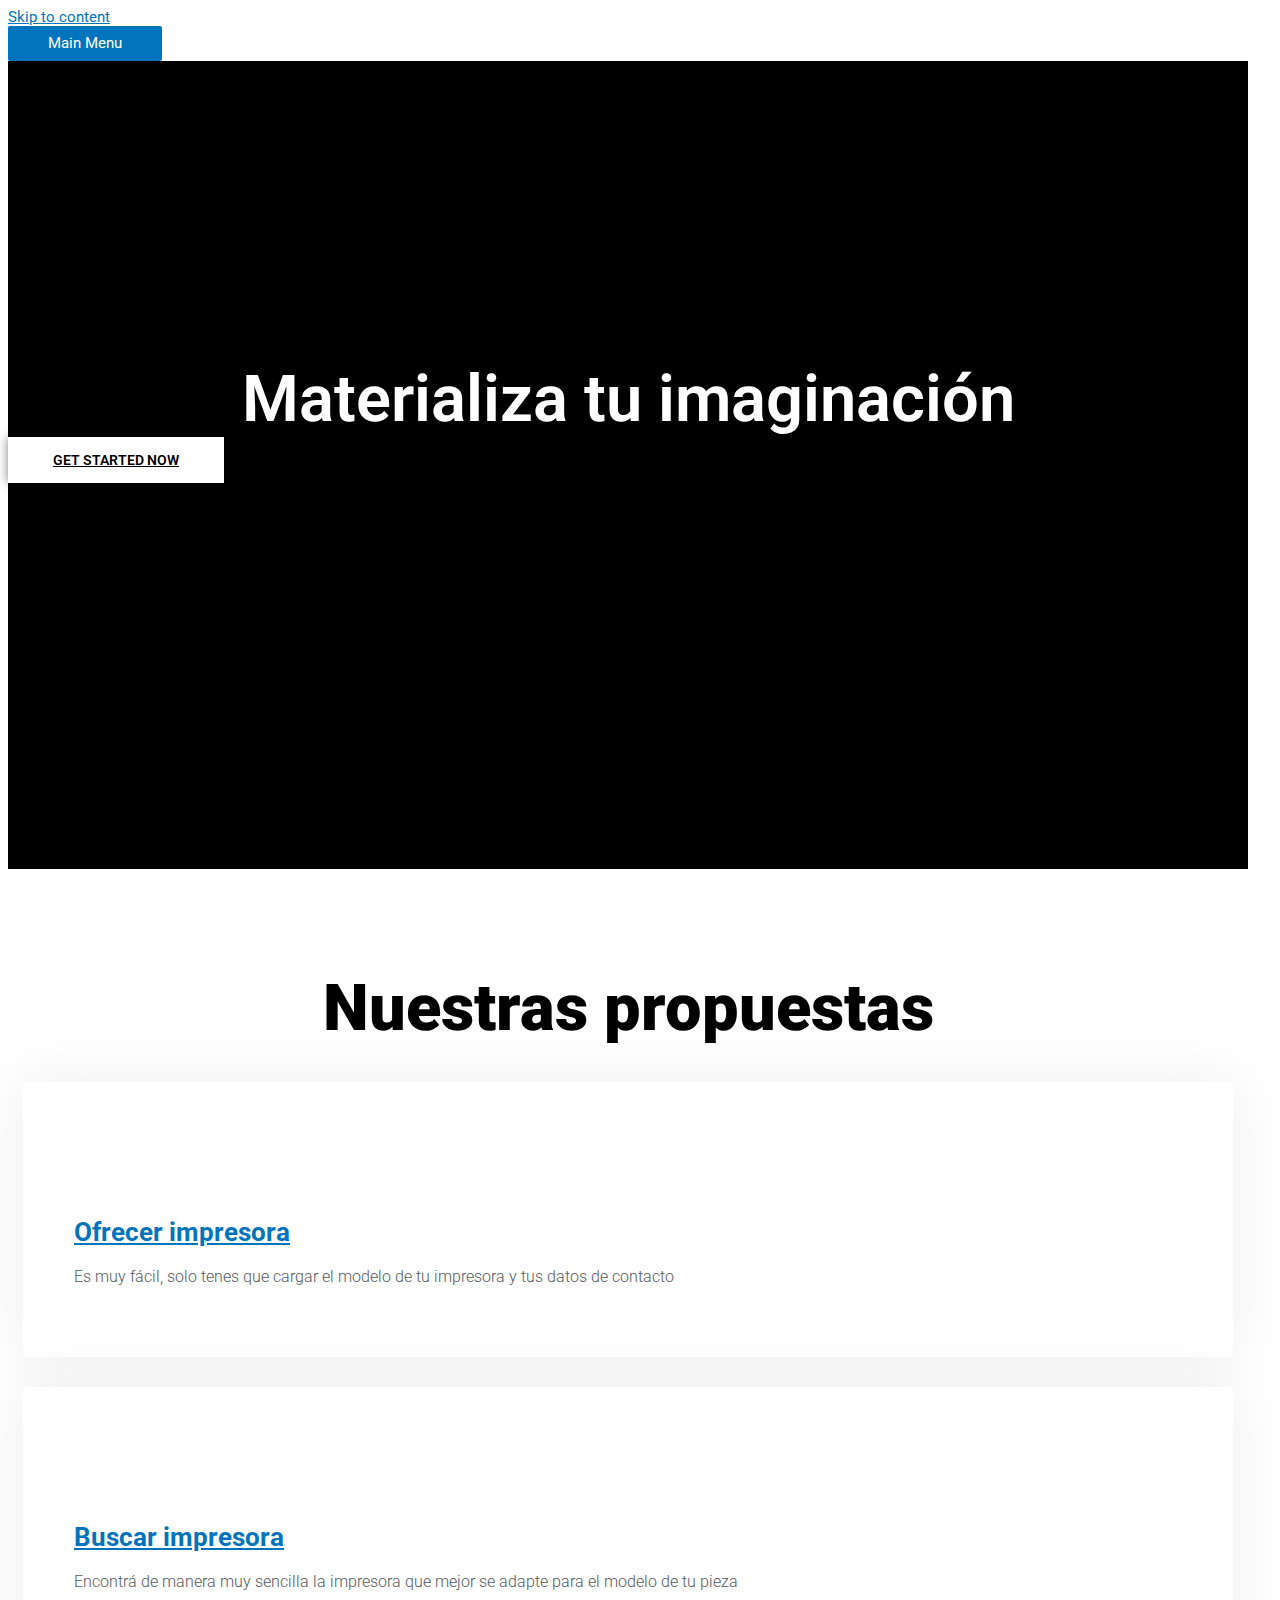
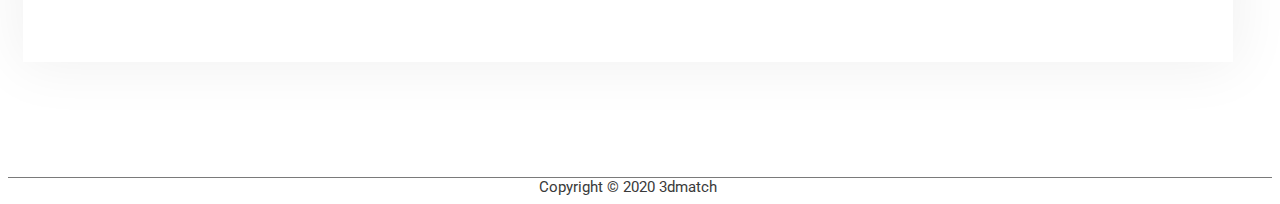
==== commit 69b82ea1: "cambio a path relativo" ====
--- a/index.html
+++ b/index.html
@@ -6,11 +6,16 @@
 <link rel="profile" href="https://gmpg.org/xfn/11">
 
 <title>3dmatch &#8211; Nunca fue tan fácil imprimir en 3d!</title>
-<link rel='dns-prefetch' href='//s.w.org' />
-<link rel="alternate" type="application/rss+xml" title="3dmatch &raquo; Feed" href="https://3dmatch.github.io/?feed=rss2" />
-<link rel="alternate" type="application/rss+xml" title="3dmatch &raquo; RSS de los comentarios" href="https://3dmatch.github.io/?feed=comments-rss2" />
+				<style type="text/css" id="ast-elementor-compatibility-css">
+					.elementor-widget-heading .elementor-heading-title {
+						margin: 0;
+					}
+				</style>
+			<link rel='dns-prefetch' href='//s.w.org' />
+<link rel="alternate" type="application/rss+xml" title="3dmatch &raquo; Feed" href="/?feed=rss2" />
+<link rel="alternate" type="application/rss+xml" title="3dmatch &raquo; RSS de los comentarios" href="/?feed=comments-rss2" />
 		<script>
-			window._wpemojiSettings = {"baseUrl":"https:\/\/s.w.org\/images\/core\/emoji\/12.0.0-1\/72x72\/","ext":".png","svgUrl":"https:\/\/s.w.org\/images\/core\/emoji\/12.0.0-1\/svg\/","svgExt":".svg","source":{"concatemoji":"https:\/\/3dmatch.github.io\/wp-includes\/js\/wp-emoji-release.min.js?ver=5.4.2"}};
+			window._wpemojiSettings = {"baseUrl":"https:\/\/s.w.org\/images\/core\/emoji\/12.0.0-1\/72x72\/","ext":".png","svgUrl":"https:\/\/s.w.org\/images\/core\/emoji\/12.0.0-1\/svg\/","svgExt":".svg","source":{"concatemoji":"\/wp-includes\/js\/wp-emoji-release.min.js?ver=5.4.2"}};
 			/*! This file is auto-generated */
 			!function(e,a,t){var r,n,o,i,p=a.createElement("canvas"),s=p.getContext&&p.getContext("2d");function c(e,t){var a=String.fromCharCode;s.clearRect(0,0,p.width,p.height),s.fillText(a.apply(this,e),0,0);var r=p.toDataURL();return s.clearRect(0,0,p.width,p.height),s.fillText(a.apply(this,t),0,0),r===p.toDataURL()}function l(e){if(!s||!s.fillText)return!1;switch(s.textBaseline="top",s.font="600 32px Arial",e){case"flag":return!c([127987,65039,8205,9895,65039],[127987,65039,8203,9895,65039])&&(!c([55356,56826,55356,56819],[55356,56826,8203,55356,56819])&&!c([55356,57332,56128,56423,56128,56418,56128,56421,56128,56430,56128,56423,56128,56447],[55356,57332,8203,56128,56423,8203,56128,56418,8203,56128,56421,8203,56128,56430,8203,56128,56423,8203,56128,56447]));case"emoji":return!c([55357,56424,55356,57342,8205,55358,56605,8205,55357,56424,55356,57340],[55357,56424,55356,57342,8203,55358,56605,8203,55357,56424,55356,57340])}return!1}function d(e){var t=a.createElement("script");t.src=e,t.defer=t.type="text/javascript",a.getElementsByTagName("head")[0].appendChild(t)}for(i=Array("flag","emoji"),t.supports={everything:!0,everythingExceptFlag:!0},o=0;o<i.length;o++)t.supports[i[o]]=l(i[o]),t.supports.everything=t.supports.everything&&t.supports[i[o]],"flag"!==i[o]&&(t.supports.everythingExceptFlag=t.supports.everythingExceptFlag&&t.supports[i[o]]);t.supports.everythingExceptFlag=t.supports.everythingExceptFlag&&!t.supports.flag,t.DOMReady=!1,t.readyCallback=function(){t.DOMReady=!0},t.supports.everything||(n=function(){t.readyCallback()},a.addEventListener?(a.addEventListener("DOMContentLoaded",n,!1),e.addEventListener("load",n,!1)):(e.attachEvent("onload",n),a.attachEvent("onreadystatechange",function(){"complete"===a.readyState&&t.readyCallback()})),(r=t.source||{}).concatemoji?d(r.concatemoji):r.wpemoji&&r.twemoji&&(d(r.twemoji),d(r.wpemoji)))}(window,document,window._wpemojiSettings);
 		</script>
@@ -28,25 +33,37 @@
 	padding: 0 !important;
 }
 </style>
-	<link rel='stylesheet' id='astra-theme-css-css'  href='https://3dmatch.github.io/wp-content/themes/astra/assets/css/minified/style.min.css?ver=2.4.5' media='all' />
+	<link rel='stylesheet' id='astra-theme-css-css'  href='/wp-content/themes/astra/assets/css/minified/style.min.css?ver=2.4.5' media='all' />
 <style id='astra-theme-css-inline-css'>
-html{font-size:93.75%;}a,.page-title{color:#0274be;}a:hover,a:focus{color:#3a3a3a;}body,button,input,select,textarea,.ast-button,.ast-custom-button{font-family:-apple-system,BlinkMacSystemFont,Segoe UI,Roboto,Oxygen-Sans,Ubuntu,Cantarell,Helvetica Neue,sans-serif;font-weight:inherit;font-size:15px;font-size:1rem;}blockquote{color:#000000;}.site-title{font-size:35px;font-size:2.3333333333333rem;}.ast-archive-description .ast-archive-title{font-size:40px;font-size:2.6666666666667rem;}.site-header .site-description{font-size:15px;font-size:1rem;}.entry-title{font-size:40px;font-size:2.6666666666667rem;}.comment-reply-title{font-size:24px;font-size:1.6rem;}.ast-comment-list #cancel-comment-reply-link{font-size:15px;font-size:1rem;}h1,.entry-content h1{font-size:40px;font-size:2.6666666666667rem;}h2,.entry-content h2{font-size:30px;font-size:2rem;}h3,.entry-content h3{font-size:25px;font-size:1.6666666666667rem;}h4,.entry-content h4{font-size:20px;font-size:1.3333333333333rem;}h5,.entry-content h5{font-size:18px;font-size:1.2rem;}h6,.entry-content h6{font-size:15px;font-size:1rem;}.ast-single-post .entry-title,.page-title{font-size:30px;font-size:2rem;}#secondary,#secondary button,#secondary input,#secondary select,#secondary textarea{font-size:15px;font-size:1rem;}::selection{background-color:#0274be;color:#ffffff;}body,h1,.entry-title a,.entry-content h1,h2,.entry-content h2,h3,.entry-content h3,h4,.entry-content h4,h5,.entry-content h5,h6,.entry-content h6,.wc-block-grid__product-title{color:#3a3a3a;}.tagcloud a:hover,.tagcloud a:focus,.tagcloud a.current-item{color:#ffffff;border-color:#0274be;background-color:#0274be;}.main-header-menu a,.ast-header-custom-item a{color:#3a3a3a;}.main-header-menu li:hover > a,.main-header-menu li:hover > .ast-menu-toggle,.main-header-menu .ast-masthead-custom-menu-items a:hover,.main-header-menu li.focus > a,.main-header-menu li.focus > .ast-menu-toggle,.main-header-menu .current-menu-item > a,.main-header-menu .current-menu-ancestor > a,.main-header-menu .current_page_item > a,.main-header-menu .current-menu-item > .ast-menu-toggle,.main-header-menu .current-menu-ancestor > .ast-menu-toggle,.main-header-menu .current_page_item > .ast-menu-toggle{color:#0274be;}input:focus,input[type="text"]:focus,input[type="email"]:focus,input[type="url"]:focus,input[type="password"]:focus,input[type="reset"]:focus,input[type="search"]:focus,textarea:focus{border-color:#0274be;}input[type="radio"]:checked,input[type=reset],input[type="checkbox"]:checked,input[type="checkbox"]:hover:checked,input[type="checkbox"]:focus:checked,input[type=range]::-webkit-slider-thumb{border-color:#0274be;background-color:#0274be;box-shadow:none;}.site-footer a:hover + .post-count,.site-footer a:focus + .post-count{background:#0274be;border-color:#0274be;}.footer-adv .footer-adv-overlay{border-top-style:solid;border-top-color:#7a7a7a;}.ast-comment-meta{line-height:1.666666667;font-size:12px;font-size:0.8rem;}.single .nav-links .nav-previous,.single .nav-links .nav-next,.single .ast-author-details .author-title,.ast-comment-meta{color:#0274be;}.entry-meta,.entry-meta *{line-height:1.45;color:#0274be;}.entry-meta a:hover,.entry-meta a:hover *,.entry-meta a:focus,.entry-meta a:focus *{color:#3a3a3a;}.ast-404-layout-1 .ast-404-text{font-size:200px;font-size:13.333333333333rem;}.widget-title{font-size:21px;font-size:1.4rem;color:#3a3a3a;}#cat option,.secondary .calendar_wrap thead a,.secondary .calendar_wrap thead a:visited{color:#0274be;}.secondary .calendar_wrap #today,.ast-progress-val span{background:#0274be;}.secondary a:hover + .post-count,.secondary a:focus + .post-count{background:#0274be;border-color:#0274be;}.calendar_wrap #today > a{color:#ffffff;}.ast-pagination a,.page-links .page-link,.single .post-navigation a{color:#0274be;}.ast-pagination a:hover,.ast-pagination a:focus,.ast-pagination > span:hover:not(.dots),.ast-pagination > span.current,.page-links > .page-link,.page-links .page-link:hover,.post-navigation a:hover{color:#3a3a3a;}.ast-header-break-point .ast-mobile-menu-buttons-minimal.menu-toggle{background:transparent;color:#0274be;}.ast-header-break-point .ast-mobile-menu-buttons-outline.menu-toggle{background:transparent;border:1px solid #0274be;color:#0274be;}.ast-header-break-point .ast-mobile-menu-buttons-fill.menu-toggle{background:#0274be;}@media (min-width:1200px){.ast-separate-container.ast-right-sidebar .entry-content .wp-block-image.alignfull,.ast-separate-container.ast-left-sidebar .entry-content .wp-block-image.alignfull,.ast-separate-container.ast-right-sidebar .entry-content .wp-block-cover.alignfull,.ast-separate-container.ast-left-sidebar .entry-content .wp-block-cover.alignfull{margin-left:-6.67em;margin-right:-6.67em;max-width:unset;width:unset;}.ast-separate-container.ast-right-sidebar .entry-content .wp-block-image.alignwide,.ast-separate-container.ast-left-sidebar .entry-content .wp-block-image.alignwide,.ast-separate-container.ast-right-sidebar .entry-content .wp-block-cover.alignwide,.ast-separate-container.ast-left-sidebar .entry-content .wp-block-cover.alignwide{margin-left:-20px;margin-right:-20px;max-width:unset;width:unset;}.wp-block-group .has-background{padding:20px;}}@media (max-width:921px){#secondary.secondary{padding-top:0;}.ast-separate-container .ast-article-post,.ast-separate-container .ast-article-single{padding:1.5em 2.14em;}.ast-separate-container #primary,.ast-separate-container #secondary{padding:1.5em 0;}.ast-separate-container.ast-right-sidebar #secondary{padding-left:1em;padding-right:1em;}.ast-separate-container.ast-two-container #secondary{padding-left:0;padding-right:0;}.ast-page-builder-template .entry-header #secondary{margin-top:1.5em;}.ast-page-builder-template #secondary{margin-top:1.5em;}#primary,#secondary{padding:1.5em 0;margin:0;}.ast-left-sidebar #content > .ast-container{display:flex;flex-direction:column-reverse;width:100%;}.ast-author-box img.avatar{margin:20px 0 0 0;}.ast-pagination{padding-top:1.5em;text-align:center;}.ast-pagination .next.page-numbers{display:inherit;float:none;}}@media (max-width:921px){.ast-page-builder-template.ast-left-sidebar #secondary{padding-right:20px;}.ast-page-builder-template.ast-right-sidebar #secondary{padding-left:20px;}.ast-right-sidebar #primary{padding-right:0;}.ast-right-sidebar #secondary{padding-left:0;}.ast-left-sidebar #primary{padding-left:0;}.ast-left-sidebar #secondary{padding-right:0;}.ast-pagination .prev.page-numbers{padding-left:.5em;}.ast-pagination .next.page-numbers{padding-right:.5em;}}@media (min-width:922px){.ast-separate-container.ast-right-sidebar #primary,.ast-separate-container.ast-left-sidebar #primary{border:0;}.ast-separate-container.ast-right-sidebar #secondary,.ast-separate-container.ast-left-sidebar #secondary{border:0;margin-left:auto;margin-right:auto;}.ast-separate-container.ast-two-container #secondary .widget:last-child{margin-bottom:0;}.ast-separate-container .ast-comment-list li .comment-respond{padding-left:2.66666em;padding-right:2.66666em;}.ast-author-box{-js-display:flex;display:flex;}.ast-author-bio{flex:1;}.error404.ast-separate-container #primary,.search-no-results.ast-separate-container #primary{margin-bottom:4em;}}@media (min-width:922px){.ast-right-sidebar #primary{border-right:1px solid #eee;}.ast-right-sidebar #secondary{border-left:1px solid #eee;margin-left:-1px;}.ast-left-sidebar #primary{border-left:1px solid #eee;}.ast-left-sidebar #secondary{border-right:1px solid #eee;margin-right:-1px;}.ast-separate-container.ast-two-container.ast-right-sidebar #secondary{padding-left:30px;padding-right:0;}.ast-separate-container.ast-two-container.ast-left-sidebar #secondary{padding-right:30px;padding-left:0;}}.wp-block-button .wp-block-button__link,{color:#ffffff;}.wp-block-button .wp-block-button__link{border-style:solid;border-top-width:0;border-right-width:0;border-left-width:0;border-bottom-width:0;border-color:#0274be;background-color:#0274be;color:#ffffff;font-family:inherit;font-weight:inherit;line-height:1;border-radius:2px;padding-top:10px;padding-right:40px;padding-bottom:10px;padding-left:40px;}.wp-block-button .wp-block-button__link:hover,.wp-block-button .wp-block-button__link:focus{color:#ffffff;background-color:#3a3a3a;border-color:#3a3a3a;}.menu-toggle,button,.ast-button,.ast-custom-button,.button,input#submit,input[type="button"],input[type="submit"],input[type="reset"]{border-style:solid;border-top-width:0;border-right-width:0;border-left-width:0;border-bottom-width:0;color:#ffffff;border-color:#0274be;background-color:#0274be;border-radius:2px;padding-top:10px;padding-right:40px;padding-bottom:10px;padding-left:40px;font-family:inherit;font-weight:inherit;line-height:1;}button:focus,.menu-toggle:hover,button:hover,.ast-button:hover,.button:hover,input[type=reset]:hover,input[type=reset]:focus,input#submit:hover,input#submit:focus,input[type="button"]:hover,input[type="button"]:focus,input[type="submit"]:hover,input[type="submit"]:focus{color:#ffffff;background-color:#3a3a3a;border-color:#3a3a3a;}@media (min-width:921px){.ast-container{max-width:100%;}}@media (min-width:544px){.ast-container{max-width:100%;}}@media (max-width:544px){.ast-separate-container .ast-article-post,.ast-separate-container .ast-article-single{padding:1.5em 1em;}.ast-separate-container #content .ast-container{padding-left:0.54em;padding-right:0.54em;}.ast-separate-container #secondary{padding-top:0;}.ast-separate-container.ast-two-container #secondary .widget{margin-bottom:1.5em;padding-left:1em;padding-right:1em;}.ast-separate-container .comments-count-wrapper{padding:1.5em 1em;}.ast-separate-container .ast-comment-list li.depth-1{padding:1.5em 1em;margin-bottom:1.5em;}.ast-separate-container .ast-comment-list .bypostauthor{padding:.5em;}.ast-separate-container .ast-archive-description{padding:1.5em 1em;}.ast-search-menu-icon.ast-dropdown-active .search-field{width:170px;}}@media (max-width:544px){.ast-comment-list .children{margin-left:0.66666em;}.ast-separate-container .ast-comment-list .bypostauthor li{padding:0 0 0 .5em;}}@media (max-width:921px){.ast-mobile-header-stack .main-header-bar .ast-search-menu-icon{display:inline-block;}.ast-header-break-point.ast-header-custom-item-outside .ast-mobile-header-stack .main-header-bar .ast-search-icon{margin:0;}.ast-comment-avatar-wrap img{max-width:2.5em;}.comments-area{margin-top:1.5em;}.ast-separate-container .comments-count-wrapper{padding:2em 2.14em;}.ast-separate-container .ast-comment-list li.depth-1{padding:1.5em 2.14em;}.ast-separate-container .comment-respond{padding:2em 2.14em;}}@media (max-width:921px){.ast-header-break-point .main-header-bar .ast-search-menu-icon.slide-search .search-form{right:0;}.ast-header-break-point .ast-mobile-header-stack .main-header-bar .ast-search-menu-icon.slide-search .search-form{right:-1em;}.ast-comment-avatar-wrap{margin-right:0.5em;}}@media (max-width:544px){.ast-separate-container .comment-respond{padding:1.5em 1em;}}@media (min-width:545px){.ast-page-builder-template .comments-area,.single.ast-page-builder-template .entry-header,.single.ast-page-builder-template .post-navigation{max-width:1240px;margin-left:auto;margin-right:auto;}}@media (max-width:921px){.ast-archive-description .ast-archive-title{font-size:40px;}.entry-title{font-size:30px;}h1,.entry-content h1{font-size:30px;}h2,.entry-content h2{font-size:25px;}h3,.entry-content h3{font-size:20px;}.ast-single-post .entry-title,.page-title{font-size:30px;}}@media (max-width:544px){.ast-archive-description .ast-archive-title{font-size:40px;}.entry-title{font-size:30px;}h1,.entry-content h1{font-size:30px;}h2,.entry-content h2{font-size:25px;}h3,.entry-content h3{font-size:20px;}.ast-single-post .entry-title,.page-title{font-size:30px;}}@media (max-width:921px){html{font-size:85.5%;}}@media (max-width:544px){html{font-size:85.5%;}}@media (min-width:922px){.ast-container{max-width:1240px;}}@font-face {font-family: "Astra";src: url(https://3dmatch.github.io/wp-content/themes/astra/assets/fonts/astra.woff) format("woff"),url(https://3dmatch.github.io/wp-content/themes/astra/assets/fonts/astra.ttf) format("truetype"),url(https://3dmatch.github.io/wp-content/themes/astra/assets/fonts/astra.svg#astra) format("svg");font-weight: normal;font-style: normal;font-display: fallback;}@media (max-width:921px) {.main-header-bar .main-header-bar-navigation{display:none;}}.ast-desktop .main-header-menu.submenu-with-border .sub-menu,.ast-desktop .main-header-menu.submenu-with-border .children,.ast-desktop .main-header-menu.submenu-with-border .astra-full-megamenu-wrapper{border-color:#0274be;}.ast-desktop .main-header-menu.submenu-with-border .sub-menu,.ast-desktop .main-header-menu.submenu-with-border .children{border-top-width:2px;border-right-width:0px;border-left-width:0px;border-bottom-width:0px;border-style:solid;}.ast-desktop .main-header-menu.submenu-with-border .sub-menu .sub-menu,.ast-desktop .main-header-menu.submenu-with-border .children .children{top:-2px;}.ast-desktop .main-header-menu.submenu-with-border .sub-menu a,.ast-desktop .main-header-menu.submenu-with-border .children a{border-bottom-width:0px;border-style:solid;border-color:#eaeaea;}@media (min-width:922px){.main-header-menu .sub-menu li.ast-left-align-sub-menu:hover > ul,.main-header-menu .sub-menu li.ast-left-align-sub-menu.focus > ul{margin-left:-0px;}}.ast-small-footer{border-top-style:solid;border-top-width:1px;border-top-color:#7a7a7a;}.ast-small-footer-wrap{text-align:center;}@media (max-width:920px){.ast-404-layout-1 .ast-404-text{font-size:100px;font-size:6.6666666666667rem;}}.ast-breadcrumbs .trail-browse,.ast-breadcrumbs .trail-items,.ast-breadcrumbs .trail-items li{display:inline-block;margin:0;padding:0;border:none;background:inherit;text-indent:0;}.ast-breadcrumbs .trail-browse{font-size:inherit;font-style:inherit;font-weight:inherit;color:inherit;}.ast-breadcrumbs .trail-items{list-style:none;}.trail-items li::after{padding:0 0.3em;content:"\00bb";}.trail-items li:last-of-type::after{display:none;}.ast-header-break-point .main-header-bar{border-bottom-width:1px;}@media (min-width:922px){.main-header-bar{border-bottom-width:1px;}}.ast-safari-browser-less-than-11 .main-header-menu .menu-item, .ast-safari-browser-less-than-11 .main-header-bar .ast-masthead-custom-menu-items{display:block;}.main-header-menu .menu-item, .main-header-bar .ast-masthead-custom-menu-items{-js-display:flex;display:flex;-webkit-box-pack:center;-webkit-justify-content:center;-moz-box-pack:center;-ms-flex-pack:center;justify-content:center;-webkit-box-orient:vertical;-webkit-box-direction:normal;-webkit-flex-direction:column;-moz-box-orient:vertical;-moz-box-direction:normal;-ms-flex-direction:column;flex-direction:column;}.main-header-menu > .menu-item > a{height:100%;-webkit-box-align:center;-webkit-align-items:center;-moz-box-align:center;-ms-flex-align:center;align-items:center;-js-display:flex;display:flex;}.ast-primary-menu-disabled .main-header-bar .ast-masthead-custom-menu-items{flex:unset;}
+html{font-size:93.75%;}a,.page-title{color:#0274be;}a:hover,a:focus{color:#3a3a3a;}body,button,input,select,textarea,.ast-button,.ast-custom-button{font-family:-apple-system,BlinkMacSystemFont,Segoe UI,Roboto,Oxygen-Sans,Ubuntu,Cantarell,Helvetica Neue,sans-serif;font-weight:inherit;font-size:15px;font-size:1rem;}blockquote{color:#000000;}.site-title{font-size:35px;font-size:2.3333333333333rem;}.ast-archive-description .ast-archive-title{font-size:40px;font-size:2.6666666666667rem;}.site-header .site-description{font-size:15px;font-size:1rem;}.entry-title{font-size:40px;font-size:2.6666666666667rem;}.comment-reply-title{font-size:24px;font-size:1.6rem;}.ast-comment-list #cancel-comment-reply-link{font-size:15px;font-size:1rem;}h1,.entry-content h1{font-size:40px;font-size:2.6666666666667rem;}h2,.entry-content h2{font-size:30px;font-size:2rem;}h3,.entry-content h3{font-size:25px;font-size:1.6666666666667rem;}h4,.entry-content h4{font-size:20px;font-size:1.3333333333333rem;}h5,.entry-content h5{font-size:18px;font-size:1.2rem;}h6,.entry-content h6{font-size:15px;font-size:1rem;}.ast-single-post .entry-title,.page-title{font-size:30px;font-size:2rem;}#secondary,#secondary button,#secondary input,#secondary select,#secondary textarea{font-size:15px;font-size:1rem;}::selection{background-color:#0274be;color:#ffffff;}body,h1,.entry-title a,.entry-content h1,h2,.entry-content h2,h3,.entry-content h3,h4,.entry-content h4,h5,.entry-content h5,h6,.entry-content h6,.wc-block-grid__product-title{color:#3a3a3a;}.tagcloud a:hover,.tagcloud a:focus,.tagcloud a.current-item{color:#ffffff;border-color:#0274be;background-color:#0274be;}.main-header-menu a,.ast-header-custom-item a{color:#3a3a3a;}.main-header-menu li:hover > a,.main-header-menu li:hover > .ast-menu-toggle,.main-header-menu .ast-masthead-custom-menu-items a:hover,.main-header-menu li.focus > a,.main-header-menu li.focus > .ast-menu-toggle,.main-header-menu .current-menu-item > a,.main-header-menu .current-menu-ancestor > a,.main-header-menu .current_page_item > a,.main-header-menu .current-menu-item > .ast-menu-toggle,.main-header-menu .current-menu-ancestor > .ast-menu-toggle,.main-header-menu .current_page_item > .ast-menu-toggle{color:#0274be;}input:focus,input[type="text"]:focus,input[type="email"]:focus,input[type="url"]:focus,input[type="password"]:focus,input[type="reset"]:focus,input[type="search"]:focus,textarea:focus{border-color:#0274be;}input[type="radio"]:checked,input[type=reset],input[type="checkbox"]:checked,input[type="checkbox"]:hover:checked,input[type="checkbox"]:focus:checked,input[type=range]::-webkit-slider-thumb{border-color:#0274be;background-color:#0274be;box-shadow:none;}.site-footer a:hover + .post-count,.site-footer a:focus + .post-count{background:#0274be;border-color:#0274be;}.footer-adv .footer-adv-overlay{border-top-style:solid;border-top-color:#7a7a7a;}.ast-comment-meta{line-height:1.666666667;font-size:12px;font-size:0.8rem;}.single .nav-links .nav-previous,.single .nav-links .nav-next,.single .ast-author-details .author-title,.ast-comment-meta{color:#0274be;}.entry-meta,.entry-meta *{line-height:1.45;color:#0274be;}.entry-meta a:hover,.entry-meta a:hover *,.entry-meta a:focus,.entry-meta a:focus *{color:#3a3a3a;}.ast-404-layout-1 .ast-404-text{font-size:200px;font-size:13.333333333333rem;}.widget-title{font-size:21px;font-size:1.4rem;color:#3a3a3a;}#cat option,.secondary .calendar_wrap thead a,.secondary .calendar_wrap thead a:visited{color:#0274be;}.secondary .calendar_wrap #today,.ast-progress-val span{background:#0274be;}.secondary a:hover + .post-count,.secondary a:focus + .post-count{background:#0274be;border-color:#0274be;}.calendar_wrap #today > a{color:#ffffff;}.ast-pagination a,.page-links .page-link,.single .post-navigation a{color:#0274be;}.ast-pagination a:hover,.ast-pagination a:focus,.ast-pagination > span:hover:not(.dots),.ast-pagination > span.current,.page-links > .page-link,.page-links .page-link:hover,.post-navigation a:hover{color:#3a3a3a;}.ast-header-break-point .ast-mobile-menu-buttons-minimal.menu-toggle{background:transparent;color:#0274be;}.ast-header-break-point .ast-mobile-menu-buttons-outline.menu-toggle{background:transparent;border:1px solid #0274be;color:#0274be;}.ast-header-break-point .ast-mobile-menu-buttons-fill.menu-toggle{background:#0274be;}@media (min-width:1200px){.ast-separate-container.ast-right-sidebar .entry-content .wp-block-image.alignfull,.ast-separate-container.ast-left-sidebar .entry-content .wp-block-image.alignfull,.ast-separate-container.ast-right-sidebar .entry-content .wp-block-cover.alignfull,.ast-separate-container.ast-left-sidebar .entry-content .wp-block-cover.alignfull{margin-left:-6.67em;margin-right:-6.67em;max-width:unset;width:unset;}.ast-separate-container.ast-right-sidebar .entry-content .wp-block-image.alignwide,.ast-separate-container.ast-left-sidebar .entry-content .wp-block-image.alignwide,.ast-separate-container.ast-right-sidebar .entry-content .wp-block-cover.alignwide,.ast-separate-container.ast-left-sidebar .entry-content .wp-block-cover.alignwide{margin-left:-20px;margin-right:-20px;max-width:unset;width:unset;}.wp-block-group .has-background{padding:20px;}}@media (max-width:921px){#secondary.secondary{padding-top:0;}.ast-separate-container .ast-article-post,.ast-separate-container .ast-article-single{padding:1.5em 2.14em;}.ast-separate-container #primary,.ast-separate-container #secondary{padding:1.5em 0;}.ast-separate-container.ast-right-sidebar #secondary{padding-left:1em;padding-right:1em;}.ast-separate-container.ast-two-container #secondary{padding-left:0;padding-right:0;}.ast-page-builder-template .entry-header #secondary{margin-top:1.5em;}.ast-page-builder-template #secondary{margin-top:1.5em;}#primary,#secondary{padding:1.5em 0;margin:0;}.ast-left-sidebar #content > .ast-container{display:flex;flex-direction:column-reverse;width:100%;}.ast-author-box img.avatar{margin:20px 0 0 0;}.ast-pagination{padding-top:1.5em;text-align:center;}.ast-pagination .next.page-numbers{display:inherit;float:none;}}@media (max-width:921px){.ast-page-builder-template.ast-left-sidebar #secondary{padding-right:20px;}.ast-page-builder-template.ast-right-sidebar #secondary{padding-left:20px;}.ast-right-sidebar #primary{padding-right:0;}.ast-right-sidebar #secondary{padding-left:0;}.ast-left-sidebar #primary{padding-left:0;}.ast-left-sidebar #secondary{padding-right:0;}.ast-pagination .prev.page-numbers{padding-left:.5em;}.ast-pagination .next.page-numbers{padding-right:.5em;}}@media (min-width:922px){.ast-separate-container.ast-right-sidebar #primary,.ast-separate-container.ast-left-sidebar #primary{border:0;}.ast-separate-container.ast-right-sidebar #secondary,.ast-separate-container.ast-left-sidebar #secondary{border:0;margin-left:auto;margin-right:auto;}.ast-separate-container.ast-two-container #secondary .widget:last-child{margin-bottom:0;}.ast-separate-container .ast-comment-list li .comment-respond{padding-left:2.66666em;padding-right:2.66666em;}.ast-author-box{-js-display:flex;display:flex;}.ast-author-bio{flex:1;}.error404.ast-separate-container #primary,.search-no-results.ast-separate-container #primary{margin-bottom:4em;}}@media (min-width:922px){.ast-right-sidebar #primary{border-right:1px solid #eee;}.ast-right-sidebar #secondary{border-left:1px solid #eee;margin-left:-1px;}.ast-left-sidebar #primary{border-left:1px solid #eee;}.ast-left-sidebar #secondary{border-right:1px solid #eee;margin-right:-1px;}.ast-separate-container.ast-two-container.ast-right-sidebar #secondary{padding-left:30px;padding-right:0;}.ast-separate-container.ast-two-container.ast-left-sidebar #secondary{padding-right:30px;padding-left:0;}}.wp-block-button .wp-block-button__link,{color:#ffffff;}.wp-block-button .wp-block-button__link{border-style:solid;border-top-width:0;border-right-width:0;border-left-width:0;border-bottom-width:0;border-color:#0274be;background-color:#0274be;color:#ffffff;font-family:inherit;font-weight:inherit;line-height:1;border-radius:2px;padding-top:10px;padding-right:40px;padding-bottom:10px;padding-left:40px;}.wp-block-button .wp-block-button__link:hover,.wp-block-button .wp-block-button__link:focus{color:#ffffff;background-color:#3a3a3a;border-color:#3a3a3a;}.menu-toggle,button,.ast-button,.ast-custom-button,.button,input#submit,input[type="button"],input[type="submit"],input[type="reset"]{border-style:solid;border-top-width:0;border-right-width:0;border-left-width:0;border-bottom-width:0;color:#ffffff;border-color:#0274be;background-color:#0274be;border-radius:2px;padding-top:10px;padding-right:40px;padding-bottom:10px;padding-left:40px;font-family:inherit;font-weight:inherit;line-height:1;}button:focus,.menu-toggle:hover,button:hover,.ast-button:hover,.button:hover,input[type=reset]:hover,input[type=reset]:focus,input#submit:hover,input#submit:focus,input[type="button"]:hover,input[type="button"]:focus,input[type="submit"]:hover,input[type="submit"]:focus{color:#ffffff;background-color:#3a3a3a;border-color:#3a3a3a;}@media (min-width:921px){.ast-container{max-width:100%;}}@media (min-width:544px){.ast-container{max-width:100%;}}@media (max-width:544px){.ast-separate-container .ast-article-post,.ast-separate-container .ast-article-single{padding:1.5em 1em;}.ast-separate-container #content .ast-container{padding-left:0.54em;padding-right:0.54em;}.ast-separate-container #secondary{padding-top:0;}.ast-separate-container.ast-two-container #secondary .widget{margin-bottom:1.5em;padding-left:1em;padding-right:1em;}.ast-separate-container .comments-count-wrapper{padding:1.5em 1em;}.ast-separate-container .ast-comment-list li.depth-1{padding:1.5em 1em;margin-bottom:1.5em;}.ast-separate-container .ast-comment-list .bypostauthor{padding:.5em;}.ast-separate-container .ast-archive-description{padding:1.5em 1em;}.ast-search-menu-icon.ast-dropdown-active .search-field{width:170px;}}@media (max-width:544px){.ast-comment-list .children{margin-left:0.66666em;}.ast-separate-container .ast-comment-list .bypostauthor li{padding:0 0 0 .5em;}}@media (max-width:921px){.ast-mobile-header-stack .main-header-bar .ast-search-menu-icon{display:inline-block;}.ast-header-break-point.ast-header-custom-item-outside .ast-mobile-header-stack .main-header-bar .ast-search-icon{margin:0;}.ast-comment-avatar-wrap img{max-width:2.5em;}.comments-area{margin-top:1.5em;}.ast-separate-container .comments-count-wrapper{padding:2em 2.14em;}.ast-separate-container .ast-comment-list li.depth-1{padding:1.5em 2.14em;}.ast-separate-container .comment-respond{padding:2em 2.14em;}}@media (max-width:921px){.ast-header-break-point .main-header-bar .ast-search-menu-icon.slide-search .search-form{right:0;}.ast-header-break-point .ast-mobile-header-stack .main-header-bar .ast-search-menu-icon.slide-search .search-form{right:-1em;}.ast-comment-avatar-wrap{margin-right:0.5em;}}@media (max-width:544px){.ast-separate-container .comment-respond{padding:1.5em 1em;}}@media (min-width:545px){.ast-page-builder-template .comments-area,.single.ast-page-builder-template .entry-header,.single.ast-page-builder-template .post-navigation{max-width:1240px;margin-left:auto;margin-right:auto;}}@media (max-width:921px){.ast-archive-description .ast-archive-title{font-size:40px;}.entry-title{font-size:30px;}h1,.entry-content h1{font-size:30px;}h2,.entry-content h2{font-size:25px;}h3,.entry-content h3{font-size:20px;}.ast-single-post .entry-title,.page-title{font-size:30px;}}@media (max-width:544px){.ast-archive-description .ast-archive-title{font-size:40px;}.entry-title{font-size:30px;}h1,.entry-content h1{font-size:30px;}h2,.entry-content h2{font-size:25px;}h3,.entry-content h3{font-size:20px;}.ast-single-post .entry-title,.page-title{font-size:30px;}}@media (max-width:921px){html{font-size:85.5%;}}@media (max-width:544px){html{font-size:85.5%;}}@media (min-width:922px){.ast-container{max-width:1240px;}}@font-face {font-family: "Astra";src: url(/wp-content/themes/astra/assets/fonts/astra.woff) format("woff"),url(/wp-content/themes/astra/assets/fonts/astra.ttf) format("truetype"),url(/wp-content/themes/astra/assets/fonts/astra.svg#astra) format("svg");font-weight: normal;font-style: normal;font-display: fallback;}@media (max-width:921px) {.main-header-bar .main-header-bar-navigation{display:none;}}.ast-desktop .main-header-menu.submenu-with-border .sub-menu,.ast-desktop .main-header-menu.submenu-with-border .children,.ast-desktop .main-header-menu.submenu-with-border .astra-full-megamenu-wrapper{border-color:#0274be;}.ast-desktop .main-header-menu.submenu-with-border .sub-menu,.ast-desktop .main-header-menu.submenu-with-border .children{border-top-width:2px;border-right-width:0px;border-left-width:0px;border-bottom-width:0px;border-style:solid;}.ast-desktop .main-header-menu.submenu-with-border .sub-menu .sub-menu,.ast-desktop .main-header-menu.submenu-with-border .children .children{top:-2px;}.ast-desktop .main-header-menu.submenu-with-border .sub-menu a,.ast-desktop .main-header-menu.submenu-with-border .children a{border-bottom-width:0px;border-style:solid;border-color:#eaeaea;}@media (min-width:922px){.main-header-menu .sub-menu li.ast-left-align-sub-menu:hover > ul,.main-header-menu .sub-menu li.ast-left-align-sub-menu.focus > ul{margin-left:-0px;}}.ast-small-footer{border-top-style:solid;border-top-width:1px;border-top-color:#7a7a7a;}.ast-small-footer-wrap{text-align:center;}@media (max-width:920px){.ast-404-layout-1 .ast-404-text{font-size:100px;font-size:6.6666666666667rem;}}.ast-breadcrumbs .trail-browse,.ast-breadcrumbs .trail-items,.ast-breadcrumbs .trail-items li{display:inline-block;margin:0;padding:0;border:none;background:inherit;text-indent:0;}.ast-breadcrumbs .trail-browse{font-size:inherit;font-style:inherit;font-weight:inherit;color:inherit;}.ast-breadcrumbs .trail-items{list-style:none;}.trail-items li::after{padding:0 0.3em;content:"\00bb";}.trail-items li:last-of-type::after{display:none;}.ast-header-break-point .main-header-bar{border-bottom-width:1px;}@media (min-width:922px){.main-header-bar{border-bottom-width:1px;}}.ast-safari-browser-less-than-11 .main-header-menu .menu-item, .ast-safari-browser-less-than-11 .main-header-bar .ast-masthead-custom-menu-items{display:block;}.main-header-menu .menu-item, .main-header-bar .ast-masthead-custom-menu-items{-js-display:flex;display:flex;-webkit-box-pack:center;-webkit-justify-content:center;-moz-box-pack:center;-ms-flex-pack:center;justify-content:center;-webkit-box-orient:vertical;-webkit-box-direction:normal;-webkit-flex-direction:column;-moz-box-orient:vertical;-moz-box-direction:normal;-ms-flex-direction:column;flex-direction:column;}.main-header-menu > .menu-item > a{height:100%;-webkit-box-align:center;-webkit-align-items:center;-moz-box-align:center;-ms-flex-align:center;align-items:center;-js-display:flex;display:flex;}.ast-primary-menu-disabled .main-header-bar .ast-masthead-custom-menu-items{flex:unset;}
 </style>
-<link rel='stylesheet' id='astra-menu-animation-css'  href='https://3dmatch.github.io/wp-content/themes/astra/assets/css/minified/menu-animation.min.css?ver=2.4.5' media='all' />
-<link rel='stylesheet' id='wp-block-library-css'  href='https://3dmatch.github.io/wp-includes/css/dist/block-library/style.min.css?ver=5.4.2' media='all' />
+<link rel='stylesheet' id='astra-menu-animation-css'  href='/wp-content/themes/astra/assets/css/minified/menu-animation.min.css?ver=2.4.5' media='all' />
+<link rel='stylesheet' id='wp-block-library-css'  href='/wp-includes/css/dist/block-library/style.min.css?ver=5.4.2' media='all' />
+<link rel='stylesheet' id='elementor-icons-css'  href='/wp-content/plugins/elementor/assets/lib/eicons/css/elementor-icons.min.css?ver=5.7.0' media='all' />
+<link rel='stylesheet' id='elementor-animations-css'  href='/wp-content/plugins/elementor/assets/lib/animations/animations.min.css?ver=2.9.12' media='all' />
+<link rel='stylesheet' id='elementor-frontend-css'  href='/wp-content/plugins/elementor/assets/css/frontend.min.css?ver=2.9.12' media='all' />
+<link rel='stylesheet' id='elementor-global-css'  href='/wp-content/uploads/elementor/css/global.css?ver=1592437577' media='all' />
+<link rel='stylesheet' id='elementor-post-34-css'  href='/wp-content/uploads/elementor/css/post-34.css?ver=1592446519' media='all' />
+<link rel='stylesheet' id='google-fonts-1-css'  href='https://fonts.googleapis.com/css?family=Roboto%3A100%2C100italic%2C200%2C200italic%2C300%2C300italic%2C400%2C400italic%2C500%2C500italic%2C600%2C600italic%2C700%2C700italic%2C800%2C800italic%2C900%2C900italic%7CRoboto+Slab%3A100%2C100italic%2C200%2C200italic%2C300%2C300italic%2C400%2C400italic%2C500%2C500italic%2C600%2C600italic%2C700%2C700italic%2C800%2C800italic%2C900%2C900italic&#038;ver=5.4.2' media='all' />
+<link rel='stylesheet' id='elementor-icons-shared-0-css'  href='/wp-content/plugins/elementor/assets/lib/font-awesome/css/fontawesome.min.css?ver=5.12.0' media='all' />
+<link rel='stylesheet' id='elementor-icons-fa-solid-css'  href='/wp-content/plugins/elementor/assets/lib/font-awesome/css/solid.min.css?ver=5.12.0' media='all' />
 <!--[if IE]>
-<script src='https://3dmatch.github.io/wp-content/themes/astra/assets/js/minified/flexibility.min.js?ver=2.4.5'></script>
+<script src='/wp-content/themes/astra/assets/js/minified/flexibility.min.js?ver=2.4.5'></script>
 <script>
 flexibility(document.documentElement);
 </script>
 <![endif]-->
-<link rel='https://api.w.org/' href='https://3dmatch.github.io/index.php?rest_route=/' />
-<link rel="EditURI" type="application/rsd+xml" title="RSD" href="https://3dmatch.github.io/xmlrpc.php?rsd" />
-<link rel="wlwmanifest" type="application/wlwmanifest+xml" href="https://3dmatch.github.io/wp-includes/wlwmanifest.xml" /> 
+<link rel='https://api.w.org/' href='/index.php?rest_route=/' />
+<link rel="EditURI" type="application/rsd+xml" title="RSD" href="/xmlrpc.php?rsd" />
+<link rel="wlwmanifest" type="application/wlwmanifest+xml" href="/wp-includes/wlwmanifest.xml" /> 
 <meta name="generator" content="WordPress 5.4.2" />
+<link rel="canonical" href="/" />
+<link rel='shortlink' href='/' />
+<link rel="alternate" type="application/json+oembed" href="/index.php?rest_route=%2Foembed%2F1.0%2Fembed&#038;url=%2F" />
+<link rel="alternate" type="text/xml+oembed" href="/index.php?rest_route=%2Foembed%2F1.0%2Fembed&#038;url=%2F&#038;format=xml" />
 </head>
 
-<body itemtype='https://schema.org/Blog' itemscope='itemscope' class="home blog ast-desktop ast-separate-container ast-no-sidebar astra-2.4.5 ast-header-custom-item-inside ast-inherit-site-logo-transparent elementor-default">
+<body itemtype='https://schema.org/WebPage' itemscope='itemscope' class="home page-template-default page page-id-34 ast-desktop ast-page-builder-template ast-no-sidebar astra-2.4.5 ast-header-custom-item-inside ast-single-post ast-inherit-site-logo-transparent elementor-default elementor-kit-36 elementor-page elementor-page-34">
 
 <div 
 	class="hfeed site" id="page">
@@ -68,14 +85,7 @@
 		<div class="site-branding">
 			<div
 			class="ast-site-identity" itemtype="https://schema.org/Organization" itemscope="itemscope"			>
-				<div class="ast-site-title-wrap">
-						<h1 class="site-title" itemprop="name">
-				<a href="https://3dmatch.github.io/" rel="home" itemprop="url" >
-					3dmatch
-				</a>
-			</h1>
-						
-					</div>			</div>
+							</div>
 		</div>
 
 		<!-- .site-branding -->
@@ -91,8 +101,7 @@
 			
 			
 		</div>
-			<div class="ast-main-header-bar-alignment"><div class="main-header-bar-navigation"><nav class="ast-flex-grow-1 navigation-accessibility" id="site-navigation" aria-label="Site Navigation" itemtype="https://schema.org/SiteNavigationElement" itemscope="itemscope"><div class="main-navigation"><ul id="primary-menu" class="main-header-menu ast-nav-menu ast-flex ast-justify-content-flex-end  submenu-with-border astra-menu-animation-fade "><li id="menu-item-15" class="menu-item menu-item-type-custom menu-item-object-custom menu-item-15"><a href="https://3dmatch.github.io/?page_id=34">Inicio</a></li>
-</ul></div></nav></div></div>			</div><!-- Main Header Container -->
+			<div class="ast-main-header-bar-alignment"></div>			</div><!-- Main Header Container -->
 		</div><!-- ast-row -->
 			</div> <!-- Main Header Bar -->
 </div> <!-- Main Header Bar Wrap -->
@@ -116,10 +125,136 @@
 
 				
 					
+					
+
+<article 
+	class="post-34 page type-page status-publish ast-article-single" id="post-34" itemtype="https://schema.org/CreativeWork" itemscope="itemscope">
+
+	
+	<header class="entry-header ast-header-without-markup">
+
+		
+			</header><!-- .entry-header -->
+
+	<div class="entry-content clear" 
+		itemprop="text"	>
+
+		
+				<div data-elementor-type="wp-page" data-elementor-id="34" class="elementor elementor-34" data-elementor-settings="[]">
+			<div class="elementor-inner">
+				<div class="elementor-section-wrap">
+							<section class="elementor-element elementor-element-52aef6ed elementor-section-content-middle elementor-section-boxed elementor-section-height-default elementor-section-height-default elementor-section elementor-top-section" data-id="52aef6ed" data-element_type="section" data-settings="{&quot;background_background&quot;:&quot;classic&quot;}">
+							<div class="elementor-background-overlay"></div>
+							<div class="elementor-container elementor-column-gap-no">
+				<div class="elementor-row">
+				<div class="elementor-element elementor-element-78147656 elementor-column elementor-col-100 elementor-top-column" data-id="78147656" data-element_type="column">
+			<div class="elementor-column-wrap  elementor-element-populated">
+					<div class="elementor-widget-wrap">
+				<div class="elementor-element elementor-element-2977d799 elementor-widget elementor-widget-heading" data-id="2977d799" data-element_type="widget" data-widget_type="heading.default">
+				<div class="elementor-widget-container">
+			<h2 class="elementor-heading-title elementor-size-default">Materializa tu imaginación</h2>		</div>
+				</div>
+				<div class="elementor-element elementor-element-1774f4b7 elementor-align-center elementor-hidden-desktop elementor-hidden-tablet elementor-hidden-phone elementor-widget elementor-widget-button" data-id="1774f4b7" data-element_type="widget" data-widget_type="button.default">
+				<div class="elementor-widget-container">
+					<div class="elementor-button-wrapper">
+			<a href="#" class="elementor-button-link elementor-button elementor-size-sm elementor-animation-grow" role="button">
+						<span class="elementor-button-content-wrapper">
+						<span class="elementor-button-text">Get Started Now</span>
+		</span>
+					</a>
+		</div>
+				</div>
+				</div>
+						</div>
+			</div>
+		</div>
+						</div>
+			</div>
+		</section>
+				<section class="elementor-element elementor-element-6845a2f3 elementor-section-content-middle elementor-section-boxed elementor-section-height-default elementor-section-height-default elementor-section elementor-top-section" data-id="6845a2f3" data-element_type="section">
+						<div class="elementor-container elementor-column-gap-no">
+				<div class="elementor-row">
+				<div class="elementor-element elementor-element-336ecd7 elementor-column elementor-col-100 elementor-top-column" data-id="336ecd7" data-element_type="column">
+			<div class="elementor-column-wrap  elementor-element-populated">
+					<div class="elementor-widget-wrap">
+				<div class="elementor-element elementor-element-4913e09c elementor-widget elementor-widget-heading" data-id="4913e09c" data-element_type="widget" data-widget_type="heading.default">
+				<div class="elementor-widget-container">
+			<h4 class="elementor-heading-title elementor-size-default">Nuestras propuestas</h4>		</div>
+				</div>
+				<section class="elementor-element elementor-element-2e421055 elementor-section-boxed elementor-section-height-default elementor-section-height-default elementor-section elementor-inner-section" data-id="2e421055" data-element_type="section">
+						<div class="elementor-container elementor-column-gap-default">
+				<div class="elementor-row">
+				<div class="elementor-element elementor-element-1ce6a587 elementor-column elementor-col-50 elementor-inner-column" data-id="1ce6a587" data-element_type="column">
+			<div class="elementor-column-wrap  elementor-element-populated">
+					<div class="elementor-widget-wrap">
+				<div class="elementor-element elementor-element-80a620a elementor-view-stacked elementor-position-left elementor-shape-circle elementor-vertical-align-top elementor-widget elementor-widget-icon-box" data-id="80a620a" data-element_type="widget" data-widget_type="icon-box.default">
+				<div class="elementor-widget-container">
+					<div class="elementor-icon-box-wrapper">
+						<div class="elementor-icon-box-icon">
+				<a class="elementor-icon elementor-animation-grow" href="https://docs.google.com/forms/d/e/1FAIpQLSfhvAIJhW_DSJhqJNFIwxe-Dtt7l3mbvfnKId6O8u1GbmKMHQ/viewform?usp=sf_link">
+				<i aria-hidden="true" class="fas fa-print"></i>				</a>
+			</div>
+						<div class="elementor-icon-box-content">
+				<h3 class="elementor-icon-box-title">
+					<a href="https://docs.google.com/forms/d/e/1FAIpQLSfhvAIJhW_DSJhqJNFIwxe-Dtt7l3mbvfnKId6O8u1GbmKMHQ/viewform?usp=sf_link">Ofrecer impresora</a>
+				</h3>
+								<p class="elementor-icon-box-description">Es muy fácil, solo tenes que cargar el modelo de tu impresora y tus datos de contacto</p>
+							</div>
+		</div>
+				</div>
+				</div>
+						</div>
+			</div>
+		</div>
+				<div class="elementor-element elementor-element-a304a5a elementor-column elementor-col-50 elementor-inner-column" data-id="a304a5a" data-element_type="column">
+			<div class="elementor-column-wrap  elementor-element-populated">
+					<div class="elementor-widget-wrap">
+				<div class="elementor-element elementor-element-545fe73a elementor-view-stacked elementor-position-left elementor-shape-circle elementor-vertical-align-top elementor-widget elementor-widget-icon-box" data-id="545fe73a" data-element_type="widget" data-widget_type="icon-box.default">
+				<div class="elementor-widget-container">
+					<div class="elementor-icon-box-wrapper">
+						<div class="elementor-icon-box-icon">
+				<a class="elementor-icon elementor-animation-grow" href="/?page_id=88">
+				<i aria-hidden="true" class="fas fa-search"></i>				</a>
+			</div>
+						<div class="elementor-icon-box-content">
+				<h3 class="elementor-icon-box-title">
+					<a href="/?page_id=88">Buscar impresora</a>
+				</h3>
+								<p class="elementor-icon-box-description">Encontrá de manera muy sencilla la impresora que mejor se adapte para el modelo de tu pieza</p>
+							</div>
+		</div>
+				</div>
+				</div>
+						</div>
+			</div>
+		</div>
+						</div>
+			</div>
+		</section>
+						</div>
+			</div>
+		</div>
+						</div>
+			</div>
+		</section>
+						</div>
+			</div>
+		</div>
+		
+		
+		
+	</div><!-- .entry-content .clear -->
+
+	
+	
+</article><!-- #post-## -->
+
+
+					
+					
 				
 			</main><!-- #main -->
 			
-		
 		
 	</div><!-- #primary -->
 
@@ -157,11 +292,28 @@
 	</div><!-- #page -->
 
 	
-	<script>
+					<style type="text/css" id="ast-elementor-compatibility-css">
+					.elementor-widget-heading .elementor-heading-title {
+						margin: 0;
+					}
+				</style>
+			<script>
 var astra = {"break_point":"921","isRtl":""};
 </script>
-<script src='https://3dmatch.github.io/wp-content/themes/astra/assets/js/minified/style.min.js?ver=2.4.5'></script>
-<script src='https://3dmatch.github.io/wp-includes/js/wp-embed.min.js?ver=5.4.2'></script>
+<script src='/wp-content/themes/astra/assets/js/minified/style.min.js?ver=2.4.5'></script>
+<script src='/wp-includes/js/wp-embed.min.js?ver=5.4.2'></script>
+<script src='/wp-includes/js/jquery/jquery.js?ver=1.12.4-wp'></script>
+<script src='/wp-includes/js/jquery/jquery-migrate.min.js?ver=1.4.1'></script>
+<script src='/wp-content/plugins/elementor/assets/js/frontend-modules.min.js?ver=2.9.12'></script>
+<script src='/wp-includes/js/jquery/ui/position.min.js?ver=1.11.4'></script>
+<script src='/wp-content/plugins/elementor/assets/lib/dialog/dialog.min.js?ver=4.7.6'></script>
+<script src='/wp-content/plugins/elementor/assets/lib/waypoints/waypoints.min.js?ver=4.0.2'></script>
+<script src='/wp-content/plugins/elementor/assets/lib/swiper/swiper.min.js?ver=5.3.6'></script>
+<script src='/wp-content/plugins/elementor/assets/lib/share-link/share-link.min.js?ver=2.9.12'></script>
+<script>
+var elementorFrontendConfig = {"environmentMode":{"edit":false,"wpPreview":false},"i18n":{"shareOnFacebook":"Share on Facebook","shareOnTwitter":"Share on Twitter","pinIt":"Pin it","downloadImage":"Download image"},"is_rtl":false,"breakpoints":{"xs":0,"sm":480,"md":768,"lg":1025,"xl":1440,"xxl":1600},"version":"2.9.12","urls":{"assets":"\/wp-content\/plugins\/elementor\/assets\/"},"settings":{"page":[],"general":{"elementor_global_image_lightbox":"yes","elementor_lightbox_enable_counter":"yes","elementor_lightbox_enable_fullscreen":"yes","elementor_lightbox_enable_zoom":"yes","elementor_lightbox_enable_share":"yes","elementor_lightbox_title_src":"title","elementor_lightbox_description_src":"description"},"editorPreferences":[]},"post":{"id":34,"title":"3dmatch%20%E2%80%93%20Nunca%20fue%20tan%20f%C3%A1cil%20imprimir%20en%203d%21","excerpt":"","featuredImage":false}};
+</script>
+<script src='/wp-content/plugins/elementor/assets/js/frontend.min.js?ver=2.9.12'></script>
 			<script>
 			/(trident|msie)/i.test(navigator.userAgent)&&document.getElementById&&window.addEventListener&&window.addEventListener("hashchange",function(){var t,e=location.hash.substring(1);/^[A-z0-9_-]+$/.test(e)&&(t=document.getElementById(e))&&(/^(?:a|select|input|button|textarea)$/i.test(t.tagName)||(t.tabIndex=-1),t.focus())},!1);
 			</script>
--- a/wp-includes/css/dist/block-library/style.min.css
+++ b/wp-includes/css/dist/block-library/style.min.css
@@ -0,0 +1,11 @@
+.wp-block-audio figcaption{margin-top:.5em;margin-bottom:1em}.wp-block-audio audio{width:100%;min-width:300px}.wp-block-button{color:#fff}.wp-block-button.aligncenter{text-align:center}.wp-block-button.alignright{text-align:right}.wp-block-button__link{background-color:#32373c;border:none;border-radius:28px;box-shadow:none;color:inherit;cursor:pointer;display:inline-block;font-size:18px;margin:0;padding:12px 24px;text-align:center;text-decoration:none;overflow-wrap:break-word}.wp-block-button__link:active,.wp-block-button__link:focus,.wp-block-button__link:hover,.wp-block-button__link:visited{color:inherit}.wp-gs .wp-block-button__link:not(.has-background){background-color:var(--wp-block-core-button--color--background,var(--wp-color--primary,#32373c))}.is-style-squared .wp-block-button__link{border-radius:0}.no-border-radius.wp-block-button__link{border-radius:0!important}.is-style-outline{color:#32373c}.is-style-outline .wp-block-button__link{background-color:transparent;border:2px solid}.wp-block-buttons .wp-block-button{display:inline-block;margin-right:8px;margin-bottom:8px}.wp-block-buttons.alignright .wp-block-button{margin-right:none;margin-left:8px}.wp-block-buttons.aligncenter,.wp-block-calendar{text-align:center}.wp-block-calendar tbody td,.wp-block-calendar th{padding:4px;border:1px solid #e2e4e7}.wp-block-calendar tfoot td{border:none}.wp-block-calendar table{width:100%;border-collapse:collapse;font-family:-apple-system,BlinkMacSystemFont,Segoe UI,Roboto,Oxygen-Sans,Ubuntu,Cantarell,Helvetica Neue,sans-serif}.wp-block-calendar table th{font-weight:400;background:#edeff0}.wp-block-calendar a{text-decoration:underline}.wp-block-calendar tfoot a{color:#00739c}.wp-block-calendar table caption,.wp-block-calendar table tbody{color:#40464d}.wp-block-categories.alignleft{margin-right:2em}.wp-block-categories.alignright{margin-left:2em}.wp-block-columns{display:flex;margin-bottom:28px;flex-wrap:wrap}@media (min-width:782px){.wp-block-columns{flex-wrap:nowrap}}.wp-block-columns.has-background{padding:20px 30px}.wp-block-column{flex-grow:1;min-width:0;word-break:break-word;overflow-wrap:break-word}@media (max-width:599px){.wp-block-column{flex-basis:100%!important}}@media (min-width:600px) and (max-width:781px){.wp-block-column{flex-basis:calc(50% - 16px)!important;flex-grow:0}.wp-block-column:nth-child(2n){margin-left:32px}}@media (min-width:782px){.wp-block-column{flex-basis:0;flex-grow:1}.wp-block-column[style]{flex-grow:0}.wp-block-column:not(:first-child){margin-left:32px}}.wp-block-columns.are-vertically-aligned-top{align-items:flex-start}.wp-block-columns.are-vertically-aligned-center{align-items:center}.wp-block-columns.are-vertically-aligned-bottom{align-items:flex-end}.wp-block-column.is-vertically-aligned-top{align-self:flex-start}.wp-block-column.is-vertically-aligned-center{-ms-grid-row-align:center;align-self:center}.wp-block-column.is-vertically-aligned-bottom{align-self:flex-end}.wp-block-column.is-vertically-aligned-bottom,.wp-block-column.is-vertically-aligned-center,.wp-block-column.is-vertically-aligned-top{width:100%}.wp-block-cover,.wp-block-cover-image{position:relative;background-color:#000;background-size:cover;background-position:50%;min-height:430px;height:100%;width:100%;display:flex;justify-content:center;align-items:center;overflow:hidden}.wp-block-cover-image.has-parallax,.wp-block-cover.has-parallax{background-attachment:fixed}@supports (-webkit-overflow-scrolling:touch){.wp-block-cover-image.has-parallax,.wp-block-cover.has-parallax{background-attachment:scroll}}@media (prefers-reduced-motion:reduce){.wp-block-cover-image.has-parallax,.wp-block-cover.has-parallax{background-attachment:scroll}}.wp-block-cover-image.has-background-dim:before,.wp-block-cover.has-background-dim:before{content:"";background-color:inherit}.wp-block-cover-image.has-background-dim:not(.has-background-gradient):before,.wp-block-cover-image .wp-block-cover__gradient-background,.wp-block-cover.has-background-dim:not(.has-background-gradient):before,.wp-block-cover .wp-block-cover__gradient-background{position:absolute;top:0;left:0;bottom:0;right:0;z-index:1}.wp-block-cover-image.has-background-dim:not(.has-background-gradient):before,.wp-block-cover-image .wp-block-cover__gradient-background,.wp-block-cover.has-background-dim:not(.has-background-gradient):before,.wp-block-cover .wp-block-cover__gradient-background{opacity:.5}.wp-block-cover-image.has-background-dim.has-background-dim-10:not(.has-background-gradient):before,.wp-block-cover.has-background-dim.has-background-dim-10:not(.has-background-gradient):before{opacity:.1}.wp-block-cover-image.has-background-dim.has-background-dim-10 .wp-block-cover__gradient-background,.wp-block-cover.has-background-dim.has-background-dim-10 .wp-block-cover__gradient-background{opacity:.1}.wp-block-cover-image.has-background-dim.has-background-dim-20:not(.has-background-gradient):before,.wp-block-cover.has-background-dim.has-background-dim-20:not(.has-background-gradient):before{opacity:.2}.wp-block-cover-image.has-background-dim.has-background-dim-20 .wp-block-cover__gradient-background,.wp-block-cover.has-background-dim.has-background-dim-20 .wp-block-cover__gradient-background{opacity:.2}.wp-block-cover-image.has-background-dim.has-background-dim-30:not(.has-background-gradient):before,.wp-block-cover.has-background-dim.has-background-dim-30:not(.has-background-gradient):before{opacity:.3}.wp-block-cover-image.has-background-dim.has-background-dim-30 .wp-block-cover__gradient-background,.wp-block-cover.has-background-dim.has-background-dim-30 .wp-block-cover__gradient-background{opacity:.3}.wp-block-cover-image.has-background-dim.has-background-dim-40:not(.has-background-gradient):before,.wp-block-cover.has-background-dim.has-background-dim-40:not(.has-background-gradient):before{opacity:.4}.wp-block-cover-image.has-background-dim.has-background-dim-40 .wp-block-cover__gradient-background,.wp-block-cover.has-background-dim.has-background-dim-40 .wp-block-cover__gradient-background{opacity:.4}.wp-block-cover-image.has-background-dim.has-background-dim-50:not(.has-background-gradient):before,.wp-block-cover.has-background-dim.has-background-dim-50:not(.has-background-gradient):before{opacity:.5}.wp-block-cover-image.has-background-dim.has-background-dim-50 .wp-block-cover__gradient-background,.wp-block-cover.has-background-dim.has-background-dim-50 .wp-block-cover__gradient-background{opacity:.5}.wp-block-cover-image.has-background-dim.has-background-dim-60:not(.has-background-gradient):before,.wp-block-cover.has-background-dim.has-background-dim-60:not(.has-background-gradient):before{opacity:.6}.wp-block-cover-image.has-background-dim.has-background-dim-60 .wp-block-cover__gradient-background,.wp-block-cover.has-background-dim.has-background-dim-60 .wp-block-cover__gradient-background{opacity:.6}.wp-block-cover-image.has-background-dim.has-background-dim-70:not(.has-background-gradient):before,.wp-block-cover.has-background-dim.has-background-dim-70:not(.has-background-gradient):before{opacity:.7}.wp-block-cover-image.has-background-dim.has-background-dim-70 .wp-block-cover__gradient-background,.wp-block-cover.has-background-dim.has-background-dim-70 .wp-block-cover__gradient-background{opacity:.7}.wp-block-cover-image.has-background-dim.has-background-dim-80:not(.has-background-gradient):before,.wp-block-cover.has-background-dim.has-background-dim-80:not(.has-background-gradient):before{opacity:.8}.wp-block-cover-image.has-background-dim.has-background-dim-80 .wp-block-cover__gradient-background,.wp-block-cover.has-background-dim.has-background-dim-80 .wp-block-cover__gradient-background{opacity:.8}.wp-block-cover-image.has-background-dim.has-background-dim-90:not(.has-background-gradient):before,.wp-block-cover.has-background-dim.has-background-dim-90:not(.has-background-gradient):before{opacity:.9}.wp-block-cover-image.has-background-dim.has-background-dim-90 .wp-block-cover__gradient-background,.wp-block-cover.has-background-dim.has-background-dim-90 .wp-block-cover__gradient-background{opacity:.9}.wp-block-cover-image.has-background-dim.has-background-dim-100:not(.has-background-gradient):before,.wp-block-cover.has-background-dim.has-background-dim-100:not(.has-background-gradient):before{opacity:1}.wp-block-cover-image.has-background-dim.has-background-dim-100 .wp-block-cover__gradient-background,.wp-block-cover.has-background-dim.has-background-dim-100 .wp-block-cover__gradient-background{opacity:1}.wp-block-cover-image.alignleft,.wp-block-cover-image.alignright,.wp-block-cover.alignleft,.wp-block-cover.alignright{max-width:290px;width:100%}.wp-block-cover-image:after,.wp-block-cover:after{display:block;content:"";font-size:0;min-height:inherit}@supports ((position:-webkit-sticky) or (position:sticky)){.wp-block-cover-image:after,.wp-block-cover:after{content:none}}.wp-block-cover-image.aligncenter,.wp-block-cover-image.alignleft,.wp-block-cover-image.alignright,.wp-block-cover.aligncenter,.wp-block-cover.alignleft,.wp-block-cover.alignright{display:flex}.wp-block-cover-image .wp-block-cover__inner-container,.wp-block-cover .wp-block-cover__inner-container{width:calc(100% - 70px);z-index:1;color:#f8f9f9}.wp-block-cover-image .wp-block-subhead:not(.has-text-color),.wp-block-cover-image h1:not(.has-text-color),.wp-block-cover-image h2:not(.has-text-color),.wp-block-cover-image h3:not(.has-text-color),.wp-block-cover-image h4:not(.has-text-color),.wp-block-cover-image h5:not(.has-text-color),.wp-block-cover-image h6:not(.has-text-color),.wp-block-cover-image p:not(.has-text-color),.wp-block-cover .wp-block-subhead:not(.has-text-color),.wp-block-cover h1:not(.has-text-color),.wp-block-cover h2:not(.has-text-color),.wp-block-cover h3:not(.has-text-color),.wp-block-cover h4:not(.has-text-color),.wp-block-cover h5:not(.has-text-color),.wp-block-cover h6:not(.has-text-color),.wp-block-cover p:not(.has-text-color){color:inherit}.wp-block-cover__video-background{position:absolute;top:50%;left:50%;transform:translateX(-50%) translateY(-50%);width:100%;height:100%;z-index:0;object-fit:cover}.wp-block-cover-image-text,.wp-block-cover-text,section.wp-block-cover-image h2{color:#fff}.wp-block-cover-image-text a,.wp-block-cover-image-text a:active,.wp-block-cover-image-text a:focus,.wp-block-cover-image-text a:hover,.wp-block-cover-text a,.wp-block-cover-text a:active,.wp-block-cover-text a:focus,.wp-block-cover-text a:hover,section.wp-block-cover-image h2 a,section.wp-block-cover-image h2 a:active,section.wp-block-cover-image h2 a:focus,section.wp-block-cover-image h2 a:hover{color:#fff}.wp-block-cover-image .wp-block-cover.has-left-content{justify-content:flex-start}.wp-block-cover-image .wp-block-cover.has-right-content{justify-content:flex-end}.wp-block-cover-image.has-left-content .wp-block-cover-image-text,.wp-block-cover.has-left-content .wp-block-cover-text,section.wp-block-cover-image.has-left-content>h2{margin-left:0;text-align:left}.wp-block-cover-image.has-right-content .wp-block-cover-image-text,.wp-block-cover.has-right-content .wp-block-cover-text,section.wp-block-cover-image.has-right-content>h2{margin-right:0;text-align:right}.wp-block-cover-image .wp-block-cover-image-text,.wp-block-cover .wp-block-cover-text,section.wp-block-cover-image>h2{font-size:2em;line-height:1.25;z-index:1;margin-bottom:0;max-width:580px;padding:14px;text-align:center}.block-editor-block-list__block[data-type="core/embed"][data-align=left],.block-editor-block-list__block[data-type="core/embed"][data-align=right],.wp-block-embed.alignleft,.wp-block-embed.alignright{max-width:360px;width:100%}.wp-block-embed{margin-bottom:1em}.wp-block-embed figcaption{margin-top:.5em;margin-bottom:1em}.wp-embed-responsive .wp-block-embed.wp-embed-aspect-1-1 .wp-block-embed__wrapper,.wp-embed-responsive .wp-block-embed.wp-embed-aspect-1-2 .wp-block-embed__wrapper,.wp-embed-responsive .wp-block-embed.wp-embed-aspect-4-3 .wp-block-embed__wrapper,.wp-embed-responsive .wp-block-embed.wp-embed-aspect-9-16 .wp-block-embed__wrapper,.wp-embed-responsive .wp-block-embed.wp-embed-aspect-16-9 .wp-block-embed__wrapper,.wp-embed-responsive .wp-block-embed.wp-embed-aspect-18-9 .wp-block-embed__wrapper,.wp-embed-responsive .wp-block-embed.wp-embed-aspect-21-9 .wp-block-embed__wrapper{position:relative}.wp-embed-responsive .wp-block-embed.wp-embed-aspect-1-1 .wp-block-embed__wrapper:before,.wp-embed-responsive .wp-block-embed.wp-embed-aspect-1-2 .wp-block-embed__wrapper:before,.wp-embed-responsive .wp-block-embed.wp-embed-aspect-4-3 .wp-block-embed__wrapper:before,.wp-embed-responsive .wp-block-embed.wp-embed-aspect-9-16 .wp-block-embed__wrapper:before,.wp-embed-responsive .wp-block-embed.wp-embed-aspect-16-9 .wp-block-embed__wrapper:before,.wp-embed-responsive .wp-block-embed.wp-embed-aspect-18-9 .wp-block-embed__wrapper:before,.wp-embed-responsive .wp-block-embed.wp-embed-aspect-21-9 .wp-block-embed__wrapper:before{content:"";display:block;padding-top:50%}.wp-embed-responsive .wp-block-embed.wp-embed-aspect-1-1 .wp-block-embed__wrapper iframe,.wp-embed-responsive .wp-block-embed.wp-embed-aspect-1-2 .wp-block-embed__wrapper iframe,.wp-embed-responsive .wp-block-embed.wp-embed-aspect-4-3 .wp-block-embed__wrapper iframe,.wp-embed-responsive .wp-block-embed.wp-embed-aspect-9-16 .wp-block-embed__wrapper iframe,.wp-embed-responsive .wp-block-embed.wp-embed-aspect-16-9 .wp-block-embed__wrapper iframe,.wp-embed-responsive .wp-block-embed.wp-embed-aspect-18-9 .wp-block-embed__wrapper iframe,.wp-embed-responsive .wp-block-embed.wp-embed-aspect-21-9 .wp-block-embed__wrapper iframe{position:absolute;top:0;right:0;bottom:0;left:0;width:100%;height:100%}.wp-embed-responsive .wp-block-embed.wp-embed-aspect-21-9 .wp-block-embed__wrapper:before{padding-top:42.85%}.wp-embed-responsive .wp-block-embed.wp-embed-aspect-18-9 .wp-block-embed__wrapper:before{padding-top:50%}.wp-embed-responsive .wp-block-embed.wp-embed-aspect-16-9 .wp-block-embed__wrapper:before{padding-top:56.25%}.wp-embed-responsive .wp-block-embed.wp-embed-aspect-4-3 .wp-block-embed__wrapper:before{padding-top:75%}.wp-embed-responsive .wp-block-embed.wp-embed-aspect-1-1 .wp-block-embed__wrapper:before{padding-top:100%}.wp-embed-responsive .wp-block-embed.wp-embed-aspect-9-16 .wp-block-embed__wrapper:before{padding-top:177.78%}.wp-embed-responsive .wp-block-embed.wp-embed-aspect-1-2 .wp-block-embed__wrapper:before{padding-top:200%}.wp-block-file{margin-bottom:1.5em}.wp-block-file.aligncenter{text-align:center}.wp-block-file.alignright{text-align:right}.wp-block-file .wp-block-file__button{background:#32373c;border-radius:2em;color:#fff;font-size:13px;padding:.5em 1em}.wp-block-file a.wp-block-file__button{text-decoration:none}.wp-block-file a.wp-block-file__button:active,.wp-block-file a.wp-block-file__button:focus,.wp-block-file a.wp-block-file__button:hover,.wp-block-file a.wp-block-file__button:visited{box-shadow:none;color:#fff;opacity:.85;text-decoration:none}.wp-block-file *+.wp-block-file__button{margin-left:.75em}.blocks-gallery-grid,.wp-block-gallery{display:flex;flex-wrap:wrap;list-style-type:none;padding:0;margin:0}.blocks-gallery-grid .blocks-gallery-image,.blocks-gallery-grid .blocks-gallery-item,.wp-block-gallery .blocks-gallery-image,.wp-block-gallery .blocks-gallery-item{margin:0 16px 16px 0;display:flex;flex-grow:1;flex-direction:column;justify-content:center;position:relative}.blocks-gallery-grid .blocks-gallery-image figure,.blocks-gallery-grid .blocks-gallery-item figure,.wp-block-gallery .blocks-gallery-image figure,.wp-block-gallery .blocks-gallery-item figure{margin:0;height:100%}@supports ((position:-webkit-sticky) or (position:sticky)){.blocks-gallery-grid .blocks-gallery-image figure,.blocks-gallery-grid .blocks-gallery-item figure,.wp-block-gallery .blocks-gallery-image figure,.wp-block-gallery .blocks-gallery-item figure{display:flex;align-items:flex-end;justify-content:flex-start}}.blocks-gallery-grid .blocks-gallery-image img,.blocks-gallery-grid .blocks-gallery-item img,.wp-block-gallery .blocks-gallery-image img,.wp-block-gallery .blocks-gallery-item img{display:block;max-width:100%;height:auto;width:100%}@supports ((position:-webkit-sticky) or (position:sticky)){.blocks-gallery-grid .blocks-gallery-image img,.blocks-gallery-grid .blocks-gallery-item img,.wp-block-gallery .blocks-gallery-image img,.wp-block-gallery .blocks-gallery-item img{width:auto}}.blocks-gallery-grid .blocks-gallery-image figcaption,.blocks-gallery-grid .blocks-gallery-item figcaption,.wp-block-gallery .blocks-gallery-image figcaption,.wp-block-gallery .blocks-gallery-item figcaption{position:absolute;bottom:0;width:100%;max-height:100%;overflow:auto;padding:40px 10px 9px;color:#fff;text-align:center;font-size:13px;background:linear-gradient(0deg,rgba(0,0,0,.7),rgba(0,0,0,.3) 70%,transparent)}.blocks-gallery-grid .blocks-gallery-image figcaption img,.blocks-gallery-grid .blocks-gallery-item figcaption img,.wp-block-gallery .blocks-gallery-image figcaption img,.wp-block-gallery .blocks-gallery-item figcaption img{display:inline}.blocks-gallery-grid.is-cropped .blocks-gallery-image a,.blocks-gallery-grid.is-cropped .blocks-gallery-image img,.blocks-gallery-grid.is-cropped .blocks-gallery-item a,.blocks-gallery-grid.is-cropped .blocks-gallery-item img,.wp-block-gallery.is-cropped .blocks-gallery-image a,.wp-block-gallery.is-cropped .blocks-gallery-image img,.wp-block-gallery.is-cropped .blocks-gallery-item a,.wp-block-gallery.is-cropped .blocks-gallery-item img{width:100%}@supports ((position:-webkit-sticky) or (position:sticky)){.blocks-gallery-grid.is-cropped .blocks-gallery-image a,.blocks-gallery-grid.is-cropped .blocks-gallery-image img,.blocks-gallery-grid.is-cropped .blocks-gallery-item a,.blocks-gallery-grid.is-cropped .blocks-gallery-item img,.wp-block-gallery.is-cropped .blocks-gallery-image a,.wp-block-gallery.is-cropped .blocks-gallery-image img,.wp-block-gallery.is-cropped .blocks-gallery-item a,.wp-block-gallery.is-cropped .blocks-gallery-item img{height:100%;flex:1;object-fit:cover}}.blocks-gallery-grid .blocks-gallery-image,.blocks-gallery-grid .blocks-gallery-item,.wp-block-gallery .blocks-gallery-image,.wp-block-gallery .blocks-gallery-item{width:calc((100% - 16px)/2)}.blocks-gallery-grid .blocks-gallery-image:nth-of-type(2n),.blocks-gallery-grid .blocks-gallery-item:nth-of-type(2n),.wp-block-gallery .blocks-gallery-image:nth-of-type(2n),.wp-block-gallery .blocks-gallery-item:nth-of-type(2n){margin-right:0}.blocks-gallery-grid.columns-1 .blocks-gallery-image,.blocks-gallery-grid.columns-1 .blocks-gallery-item,.wp-block-gallery.columns-1 .blocks-gallery-image,.wp-block-gallery.columns-1 .blocks-gallery-item{width:100%;margin-right:0}@media (min-width:600px){.blocks-gallery-grid.columns-3 .blocks-gallery-image,.blocks-gallery-grid.columns-3 .blocks-gallery-item,.wp-block-gallery.columns-3 .blocks-gallery-image,.wp-block-gallery.columns-3 .blocks-gallery-item{width:calc((100% - 32px)/3);margin-right:16px}@supports (-ms-ime-align:auto){.blocks-gallery-grid.columns-3 .blocks-gallery-image,.blocks-gallery-grid.columns-3 .blocks-gallery-item,.wp-block-gallery.columns-3 .blocks-gallery-image,.wp-block-gallery.columns-3 .blocks-gallery-item{width:calc((100% - 32px)/3 - 1px)}}.blocks-gallery-grid.columns-4 .blocks-gallery-image,.blocks-gallery-grid.columns-4 .blocks-gallery-item,.wp-block-gallery.columns-4 .blocks-gallery-image,.wp-block-gallery.columns-4 .blocks-gallery-item{width:calc((100% - 48px)/4);margin-right:16px}@supports (-ms-ime-align:auto){.blocks-gallery-grid.columns-4 .blocks-gallery-image,.blocks-gallery-grid.columns-4 .blocks-gallery-item,.wp-block-gallery.columns-4 .blocks-gallery-image,.wp-block-gallery.columns-4 .blocks-gallery-item{width:calc((100% - 48px)/4 - 1px)}}.blocks-gallery-grid.columns-5 .blocks-gallery-image,.blocks-gallery-grid.columns-5 .blocks-gallery-item,.wp-block-gallery.columns-5 .blocks-gallery-image,.wp-block-gallery.columns-5 .blocks-gallery-item{width:calc((100% - 64px)/5);margin-right:16px}@supports (-ms-ime-align:auto){.blocks-gallery-grid.columns-5 .blocks-gallery-image,.blocks-gallery-grid.columns-5 .blocks-gallery-item,.wp-block-gallery.columns-5 .blocks-gallery-image,.wp-block-gallery.columns-5 .blocks-gallery-item{width:calc((100% - 64px)/5 - 1px)}}.blocks-gallery-grid.columns-6 .blocks-gallery-image,.blocks-gallery-grid.columns-6 .blocks-gallery-item,.wp-block-gallery.columns-6 .blocks-gallery-image,.wp-block-gallery.columns-6 .blocks-gallery-item{width:calc((100% - 80px)/6);margin-right:16px}@supports (-ms-ime-align:auto){.blocks-gallery-grid.columns-6 .blocks-gallery-image,.blocks-gallery-grid.columns-6 .blocks-gallery-item,.wp-block-gallery.columns-6 .blocks-gallery-image,.wp-block-gallery.columns-6 .blocks-gallery-item{width:calc((100% - 80px)/6 - 1px)}}.blocks-gallery-grid.columns-7 .blocks-gallery-image,.blocks-gallery-grid.columns-7 .blocks-gallery-item,.wp-block-gallery.columns-7 .blocks-gallery-image,.wp-block-gallery.columns-7 .blocks-gallery-item{width:calc((100% - 96px)/7);margin-right:16px}@supports (-ms-ime-align:auto){.blocks-gallery-grid.columns-7 .blocks-gallery-image,.blocks-gallery-grid.columns-7 .blocks-gallery-item,.wp-block-gallery.columns-7 .blocks-gallery-image,.wp-block-gallery.columns-7 .blocks-gallery-item{width:calc((100% - 96px)/7 - 1px)}}.blocks-gallery-grid.columns-8 .blocks-gallery-image,.blocks-gallery-grid.columns-8 .blocks-gallery-item,.wp-block-gallery.columns-8 .blocks-gallery-image,.wp-block-gallery.columns-8 .blocks-gallery-item{width:calc((100% - 112px)/8);margin-right:16px}@supports (-ms-ime-align:auto){.blocks-gallery-grid.columns-8 .blocks-gallery-image,.blocks-gallery-grid.columns-8 .blocks-gallery-item,.wp-block-gallery.columns-8 .blocks-gallery-image,.wp-block-gallery.columns-8 .blocks-gallery-item{width:calc((100% - 112px)/8 - 1px)}}.blocks-gallery-grid.columns-1 .blocks-gallery-image:nth-of-type(1n),.blocks-gallery-grid.columns-1 .blocks-gallery-item:nth-of-type(1n),.wp-block-gallery.columns-1 .blocks-gallery-image:nth-of-type(1n),.wp-block-gallery.columns-1 .blocks-gallery-item:nth-of-type(1n){margin-right:0}.blocks-gallery-grid.columns-2 .blocks-gallery-image:nth-of-type(2n),.blocks-gallery-grid.columns-2 .blocks-gallery-item:nth-of-type(2n),.wp-block-gallery.columns-2 .blocks-gallery-image:nth-of-type(2n),.wp-block-gallery.columns-2 .blocks-gallery-item:nth-of-type(2n){margin-right:0}.blocks-gallery-grid.columns-3 .blocks-gallery-image:nth-of-type(3n),.blocks-gallery-grid.columns-3 .blocks-gallery-item:nth-of-type(3n),.wp-block-gallery.columns-3 .blocks-gallery-image:nth-of-type(3n),.wp-block-gallery.columns-3 .blocks-gallery-item:nth-of-type(3n){margin-right:0}.blocks-gallery-grid.columns-4 .blocks-gallery-image:nth-of-type(4n),.blocks-gallery-grid.columns-4 .blocks-gallery-item:nth-of-type(4n),.wp-block-gallery.columns-4 .blocks-gallery-image:nth-of-type(4n),.wp-block-gallery.columns-4 .blocks-gallery-item:nth-of-type(4n){margin-right:0}.blocks-gallery-grid.columns-5 .blocks-gallery-image:nth-of-type(5n),.blocks-gallery-grid.columns-5 .blocks-gallery-item:nth-of-type(5n),.wp-block-gallery.columns-5 .blocks-gallery-image:nth-of-type(5n),.wp-block-gallery.columns-5 .blocks-gallery-item:nth-of-type(5n){margin-right:0}.blocks-gallery-grid.columns-6 .blocks-gallery-image:nth-of-type(6n),.blocks-gallery-grid.columns-6 .blocks-gallery-item:nth-of-type(6n),.wp-block-gallery.columns-6 .blocks-gallery-image:nth-of-type(6n),.wp-block-gallery.columns-6 .blocks-gallery-item:nth-of-type(6n){margin-right:0}.blocks-gallery-grid.columns-7 .blocks-gallery-image:nth-of-type(7n),.blocks-gallery-grid.columns-7 .blocks-gallery-item:nth-of-type(7n),.wp-block-gallery.columns-7 .blocks-gallery-image:nth-of-type(7n),.wp-block-gallery.columns-7 .blocks-gallery-item:nth-of-type(7n){margin-right:0}.blocks-gallery-grid.columns-8 .blocks-gallery-image:nth-of-type(8n),.blocks-gallery-grid.columns-8 .blocks-gallery-item:nth-of-type(8n),.wp-block-gallery.columns-8 .blocks-gallery-image:nth-of-type(8n),.wp-block-gallery.columns-8 .blocks-gallery-item:nth-of-type(8n){margin-right:0}}.blocks-gallery-grid .blocks-gallery-image:last-child,.blocks-gallery-grid .blocks-gallery-item:last-child,.wp-block-gallery .blocks-gallery-image:last-child,.wp-block-gallery .blocks-gallery-item:last-child{margin-right:0}.blocks-gallery-grid.alignleft,.blocks-gallery-grid.alignright,.wp-block-gallery.alignleft,.wp-block-gallery.alignright{max-width:290px;width:100%}.blocks-gallery-grid.aligncenter .blocks-gallery-item figure,.wp-block-gallery.aligncenter .blocks-gallery-item figure{justify-content:center}.wp-block-image{margin-bottom:1em}.wp-block-image img{max-width:100%}.wp-block-image.aligncenter{text-align:center}.wp-block-image.alignfull img,.wp-block-image.alignwide img{width:100%}.wp-block-image .aligncenter,.wp-block-image .alignleft,.wp-block-image .alignright,.wp-block-image.is-resized{display:table;margin-left:0;margin-right:0}.wp-block-image .aligncenter>figcaption,.wp-block-image .alignleft>figcaption,.wp-block-image .alignright>figcaption,.wp-block-image.is-resized>figcaption{display:table-caption;caption-side:bottom}.wp-block-image .alignleft{float:left;margin-right:1em}.wp-block-image .alignright{float:right;margin-left:1em}.wp-block-image .aligncenter{margin-left:auto;margin-right:auto}.wp-block-image figcaption{margin-top:.5em;margin-bottom:1em}.is-style-circle-mask img,.is-style-rounded img{border-radius:9999px}@supports ((-webkit-mask-image:none) or (mask-image:none)) or (-webkit-mask-image:none){.is-style-circle-mask img{-webkit-mask-image:url('data:image/svg+xml;utf8,<svg viewBox="0 0 100 100" xmlns="http://www.w3.org/2000/svg"><circle cx="50" cy="50" r="50"/></svg>');mask-image:url('data:image/svg+xml;utf8,<svg viewBox="0 0 100 100" xmlns="http://www.w3.org/2000/svg"><circle cx="50" cy="50" r="50"/></svg>');mask-mode:alpha;-webkit-mask-repeat:no-repeat;mask-repeat:no-repeat;-webkit-mask-size:contain;mask-size:contain;-webkit-mask-position:center;mask-position:center;border-radius:0}}.wp-block-latest-comments__comment{font-size:15px;line-height:1.1;list-style:none;margin-bottom:1em}.has-avatars .wp-block-latest-comments__comment{min-height:36px;list-style:none}.has-avatars .wp-block-latest-comments__comment .wp-block-latest-comments__comment-excerpt,.has-avatars .wp-block-latest-comments__comment .wp-block-latest-comments__comment-meta{margin-left:52px}.has-dates .wp-block-latest-comments__comment,.has-excerpts .wp-block-latest-comments__comment{line-height:1.5}.wp-block-latest-comments__comment-excerpt p{font-size:14px;line-height:1.8;margin:5px 0 20px}.wp-block-latest-comments__comment-date{color:#8f98a1;display:block;font-size:12px}.wp-block-latest-comments .avatar,.wp-block-latest-comments__comment-avatar{border-radius:24px;display:block;float:left;height:40px;margin-right:12px;width:40px}.wp-block-latest-posts.alignleft{margin-right:2em}.wp-block-latest-posts.alignright{margin-left:2em}.wp-block-latest-posts.wp-block-latest-posts__list{list-style:none}.wp-block-latest-posts.wp-block-latest-posts__list li{clear:both}.wp-block-latest-posts.is-grid{display:flex;flex-wrap:wrap;padding:0}.wp-block-latest-posts.is-grid li{margin:0 16px 16px 0;width:100%}@media (min-width:600px){.wp-block-latest-posts.columns-2 li{width:calc(50% - 16px)}.wp-block-latest-posts.columns-3 li{width:calc(33.33333% - 16px)}.wp-block-latest-posts.columns-4 li{width:calc(25% - 16px)}.wp-block-latest-posts.columns-5 li{width:calc(20% - 16px)}.wp-block-latest-posts.columns-6 li{width:calc(16.66667% - 16px)}}.wp-block-latest-posts__post-date{display:block;color:#6c7781;font-size:13px}.wp-block-latest-posts__post-excerpt{margin-top:8px;margin-bottom:16px}.wp-block-latest-posts__featured-image img{height:auto;width:auto}.wp-block-latest-posts__featured-image.alignleft{margin-right:1em}.wp-block-latest-posts__featured-image.alignright{margin-left:1em}.wp-block-latest-posts__featured-image.aligncenter{margin-bottom:1em;text-align:center}.wp-block-media-text{
+  /*!rtl:begin:ignore*/direction:ltr;
+  /*!rtl:end:ignore*/display:-ms-grid;display:grid;-ms-grid-columns:50% 1fr;grid-template-columns:50% 1fr;-ms-grid-rows:auto;grid-template-rows:auto}.wp-block-media-text.has-media-on-the-right{-ms-grid-columns:1fr 50%;grid-template-columns:1fr 50%}.wp-block-media-text.is-vertically-aligned-top .wp-block-media-text__content,.wp-block-media-text.is-vertically-aligned-top .wp-block-media-text__media{-ms-grid-row-align:start;align-self:start}.wp-block-media-text.is-vertically-aligned-center .wp-block-media-text__content,.wp-block-media-text.is-vertically-aligned-center .wp-block-media-text__media,.wp-block-media-text .wp-block-media-text__content,.wp-block-media-text .wp-block-media-text__media{-ms-grid-row-align:center;align-self:center}.wp-block-media-text.is-vertically-aligned-bottom .wp-block-media-text__content,.wp-block-media-text.is-vertically-aligned-bottom .wp-block-media-text__media{-ms-grid-row-align:end;align-self:end}.wp-block-media-text .wp-block-media-text__media{
+  /*!rtl:begin:ignore*/-ms-grid-column:1;grid-column:1;-ms-grid-row:1;grid-row:1;
+  /*!rtl:end:ignore*/margin:0}.wp-block-media-text .wp-block-media-text__content{direction:ltr;
+  /*!rtl:begin:ignore*/-ms-grid-column:2;grid-column:2;-ms-grid-row:1;grid-row:1;
+  /*!rtl:end:ignore*/padding:0 8%;word-break:break-word}.wp-block-media-text.has-media-on-the-right .wp-block-media-text__media{
+  /*!rtl:begin:ignore*/-ms-grid-column:2;grid-column:2;-ms-grid-row:1;grid-row:1
+  /*!rtl:end:ignore*/}.wp-block-media-text.has-media-on-the-right .wp-block-media-text__content{
+  /*!rtl:begin:ignore*/-ms-grid-column:1;grid-column:1;-ms-grid-row:1;grid-row:1
+  /*!rtl:end:ignore*/}.wp-block-media-text>figure>img,.wp-block-media-text>figure>video{max-width:unset;width:100%;vertical-align:middle}.wp-block-media-text.is-image-fill figure.wp-block-media-text__media{height:100%;min-height:250px;background-size:cover}.wp-block-media-text.is-image-fill figure.wp-block-media-text__media>img{position:absolute;width:1px;height:1px;padding:0;margin:-1px;overflow:hidden;clip:rect(0,0,0,0);border:0}@media (max-width:600px){.wp-block-media-text.is-stacked-on-mobile{-ms-grid-columns:100%!important;grid-template-columns:100%!important}.wp-block-media-text.is-stacked-on-mobile .wp-block-media-text__media{-ms-grid-column:1;grid-column:1;-ms-grid-row:1;grid-row:1}.wp-block-media-text.is-stacked-on-mobile.has-media-on-the-right .wp-block-media-text__media,.wp-block-media-text.is-stacked-on-mobile .wp-block-media-text__content{-ms-grid-column:1;grid-column:1;-ms-grid-row:2;grid-row:2}.wp-block-media-text.is-stacked-on-mobile.has-media-on-the-right .wp-block-media-text__content{-ms-grid-column:1;grid-column:1;-ms-grid-row:1;grid-row:1}}.wp-block-navigation>ul{display:block;list-style:none;margin:0;padding-left:0}@media (min-width:600px){.wp-block-navigation>ul{display:flex;flex-wrap:wrap}}.wp-block-navigation>ul ul{list-style:none;padding-left:0;margin-top:0;margin-left:0}.wp-block-navigation>ul ul li{margin:0}.wp-block-navigation>ul li{z-index:1}.wp-block-navigation>ul li:focus-within,.wp-block-navigation>ul li:hover{cursor:pointer;z-index:99999}.wp-block-navigation>ul li:focus-within>ul,.wp-block-navigation>ul li:hover>ul,.wp-block-navigation>ul li ul:focus,.wp-block-navigation>ul li ul:hover{visibility:visible;opacity:1;display:flex;flex-direction:column}.wp-block-navigation>ul>li ul{position:absolute;left:0;top:100%;min-width:200px;max-width:200px;opacity:0;transition:opacity .1s linear;visibility:hidden}.wp-block-navigation,.wp-block-navigation .block-editor-block-list__layout{display:flex;flex-wrap:wrap}.wp-block-navigation .block-editor-block-list__layout .block-editor-block-list__layout{width:200px}.wp-block-navigation .block-editor-inner-blocks>.block-editor-block-list__layout>.wp-block{margin:0;width:auto}.wp-block-navigation,.wp-block-navigation>.wp-block-navigation__container{align-items:center;width:100%}.wp-block-navigation>.wp-block-navigation-link,.wp-block-navigation>.wp-block-navigation__container>.wp-block-navigation-link{display:flex;margin-top:0;margin-bottom:0}.wp-block-navigation .wp-block-navigation-link{position:relative;margin:0;min-height:56px;display:flex;line-height:1.4}.wp-block-navigation .wp-block-navigation-link .wp-block,.wp-block-navigation .wp-block-navigation-link .wp-block-navigation-link{min-height:auto;padding:0}.wp-block-navigation .wp-block-navigation-link .wp-block .wp-block-navigation-link{margin:0}.wp-block-navigation .wp-block-navigation-link>.block-editor-inner-blocks{display:none}.wp-block-navigation .wp-block-navigation-link.has-child>.wp-block-navigation__container,.wp-block-navigation .wp-block-navigation-link.is-editing.has-child>.block-editor-inner-blocks{display:flex;border:1px solid rgba(0,0,0,.15);position:absolute;z-index:1;top:100%;left:0}.wp-block-navigation .wp-block-navigation-link.has-child>.wp-block-navigation__container .block-editor-inner-blocks,.wp-block-navigation .wp-block-navigation-link.has-child>.wp-block-navigation__container .wp-block-navigation__container,.wp-block-navigation .wp-block-navigation-link.is-editing.has-child>.block-editor-inner-blocks .block-editor-inner-blocks,.wp-block-navigation .wp-block-navigation-link.is-editing.has-child>.block-editor-inner-blocks .wp-block-navigation__container{left:100%;top:-1px}.wp-block-navigation .wp-block-navigation-link .block-editor-inner-blocks,.wp-block-navigation .wp-block-navigation-link .wp-block-navigation__container{background-color:inherit;color:inherit}.wp-block-navigation .wp-block-navigation-link .wp-block-navigation-link__content{display:flex;align-items:center;width:max-content;padding:6px 16px}.wp-block-navigation .wp-block-navigation-link .wp-block-navigation-link:first-child:not(:only-child) .wp-block-navigation-link__content{padding-top:8px}.wp-block-navigation .wp-block-navigation-link .wp-block-navigation-link:last-child .wp-block-navigation-link__content{padding-bottom:8px}.wp-block-navigation .wp-block-navigation-link.has-child .wp-block-navigation-link__content{min-width:100%;padding-right:32px;position:relative}.wp-block-navigation .wp-block-navigation-link .wp-block-navigation-link__submenu-icon{position:absolute;right:16px}.wp-block-navigation .wp-block-navigation-link .wp-block-navigation-link__submenu-icon svg{fill:currentColor}.wp-block-navigation .wp-block-navigation-link .wp-block-navigation-link svg{transform:rotate(0)}.wp-block-navigation .wp-block-navigation-link.has-text-color .wp-block-navigation-link__content{color:inherit}.wp-block-navigation.is-style-light .wp-block-navigation-link:not(.has-text-color)>.block-editor-inner-blocks,.wp-block-navigation.is-style-light .wp-block-navigation-link:not(.has-text-color)>.wp-block-navigation__container,.wp-block-navigation .wp-block-navigation-link:not(.has-text-color)>.block-editor-inner-blocks,.wp-block-navigation .wp-block-navigation-link:not(.has-text-color)>.wp-block-navigation__container{color:#111}.wp-block-navigation.is-style-light .wp-block-navigation-link:not(.has-background)>.block-editor-inner-blocks,.wp-block-navigation.is-style-light .wp-block-navigation-link:not(.has-background)>.wp-block-navigation__container,.wp-block-navigation .wp-block-navigation-link:not(.has-background)>.block-editor-inner-blocks,.wp-block-navigation .wp-block-navigation-link:not(.has-background)>.wp-block-navigation__container{background-color:#fff}.wp-block-navigation.is-style-dark .wp-block-navigation-link:not(.has-text-color)>.block-editor-inner-blocks,.wp-block-navigation.is-style-dark .wp-block-navigation-link:not(.has-text-color)>.wp-block-navigation__container{color:#fff}.wp-block-navigation.is-style-dark .wp-block-navigation-link:not(.has-background)>.block-editor-inner-blocks,.wp-block-navigation.is-style-dark .wp-block-navigation-link:not(.has-background)>.wp-block-navigation__container{background-color:#333}.wp-block-navigation .wp-block-navigation-link.has-child>.wp-block-navigation__container{display:flex;flex-direction:column;padding:0}.wp-block-navigation>ul>li>a{display:flex;align-items:center}.wp-block-navigation>ul>li:first-of-type>a{padding-left:0}.wp-block-navigation>ul>li:last-of-type>a{padding-right:0}.wp-block-navigation.items-justified-left>ul{justify-content:flex-start}.wp-block-navigation.items-justified-center>ul{justify-content:center}.wp-block-navigation.items-justified-right>ul{justify-content:flex-end}.is-small-text{font-size:14px}.is-regular-text{font-size:16px}.is-large-text{font-size:36px}.is-larger-text{font-size:48px}.has-drop-cap:not(:focus):first-letter{float:left;font-size:8.4em;line-height:.68;font-weight:100;margin:.05em .1em 0 0;text-transform:uppercase;font-style:normal}p.has-background{padding:20px 30px}p.has-text-color a{color:inherit}.wp-block-pullquote{padding:3em 0;margin-left:0;margin-right:0;text-align:center}.wp-block-pullquote.alignleft,.wp-block-pullquote.alignright{max-width:290px}.wp-block-pullquote.alignleft p,.wp-block-pullquote.alignright p{font-size:20px}.wp-block-pullquote p{font-size:28px;line-height:1.6}.wp-block-pullquote cite,.wp-block-pullquote footer{position:relative}.wp-block-pullquote .has-text-color a{color:inherit}.wp-block-pullquote:not(.is-style-solid-color){background:none}.wp-block-pullquote.is-style-solid-color{border:none}.wp-block-pullquote.is-style-solid-color blockquote{margin-left:auto;margin-right:auto;text-align:left;max-width:60%}.wp-block-pullquote.is-style-solid-color blockquote p{margin-top:0;margin-bottom:0;font-size:32px}.wp-block-pullquote.is-style-solid-color blockquote cite{text-transform:none;font-style:normal}.wp-block-pullquote cite{color:inherit}.wp-block-quote.is-large,.wp-block-quote.is-style-large{margin:0 0 16px;padding:0 1em}.wp-block-quote.is-large p,.wp-block-quote.is-style-large p{font-size:24px;font-style:italic;line-height:1.6}.wp-block-quote.is-large cite,.wp-block-quote.is-large footer,.wp-block-quote.is-style-large cite,.wp-block-quote.is-style-large footer{font-size:18px;text-align:right}.wp-block-rss.alignleft{margin-right:2em}.wp-block-rss.alignright{margin-left:2em}.wp-block-rss.is-grid{display:flex;flex-wrap:wrap;padding:0;list-style:none}.wp-block-rss.is-grid li{margin:0 16px 16px 0;width:100%}@media (min-width:600px){.wp-block-rss.columns-2 li{width:calc(50% - 16px)}.wp-block-rss.columns-3 li{width:calc(33.33333% - 16px)}.wp-block-rss.columns-4 li{width:calc(25% - 16px)}.wp-block-rss.columns-5 li{width:calc(20% - 16px)}.wp-block-rss.columns-6 li{width:calc(16.66667% - 16px)}}.wp-block-rss__item-author,.wp-block-rss__item-publish-date{display:block;color:#6c7781;font-size:13px}.wp-block-search{display:flex;flex-wrap:wrap}.wp-block-search .wp-block-search__label{width:100%}.wp-block-search .wp-block-search__input{flex-grow:1;max-width:360px}.wp-block-search .wp-block-search__button{margin-left:10px}.wp-block-separator.is-style-wide{border-bottom-width:1px}.wp-block-separator.is-style-dots{background:none!important;border:none;text-align:center;max-width:none;line-height:1;height:auto}.wp-block-separator.is-style-dots:before{content:"\00b7 \00b7 \00b7";color:currentColor;font-size:20px;letter-spacing:2em;padding-left:2em;font-family:serif}.wp-block-social-links{display:flex;justify-content:flex-start;padding-left:0;padding-right:0;margin-left:0}.wp-block-social-links .wp-social-link a,.wp-block-social-links .wp-social-link a:hover{text-decoration:none;border-bottom:0;box-shadow:none}.wp-social-link{display:block;width:36px;height:36px;border-radius:36px;margin-right:8px;transition:transform .1s ease}@media (prefers-reduced-motion:reduce){.wp-social-link{transition-duration:0s}}.wp-social-link a{padding:6px;display:block;line-height:0;transition:transform .1s ease}.wp-social-link a,.wp-social-link a:active,.wp-social-link a:hover,.wp-social-link a:visited,.wp-social-link svg{color:currentColor;fill:currentColor}.wp-social-link:hover{transform:scale(1.1)}.wp-block-social-links.aligncenter{justify-content:center;display:flex}.wp-block-social-links:not(.is-style-logos-only) .wp-social-link{background-color:#f0f0f0;color:#444}.wp-block-social-links:not(.is-style-logos-only) .wp-social-link-amazon{background-color:#f90;color:#fff}.wp-block-social-links:not(.is-style-logos-only) .wp-social-link-bandcamp{background-color:#1ea0c3;color:#fff}.wp-block-social-links:not(.is-style-logos-only) .wp-social-link-behance{background-color:#0757fe;color:#fff}.wp-block-social-links:not(.is-style-logos-only) .wp-social-link-codepen{background-color:#1e1f26;color:#fff}.wp-block-social-links:not(.is-style-logos-only) .wp-social-link-deviantart{background-color:#02e49b;color:#fff}.wp-block-social-links:not(.is-style-logos-only) .wp-social-link-dribbble{background-color:#e94c89;color:#fff}.wp-block-social-links:not(.is-style-logos-only) .wp-social-link-dropbox{background-color:#4280ff;color:#fff}.wp-block-social-links:not(.is-style-logos-only) .wp-social-link-etsy{background-color:#f45800;color:#fff}.wp-block-social-links:not(.is-style-logos-only) .wp-social-link-facebook{background-color:#1977f2;color:#fff}.wp-block-social-links:not(.is-style-logos-only) .wp-social-link-fivehundredpx{background-color:#000;color:#fff}.wp-block-social-links:not(.is-style-logos-only) .wp-social-link-flickr{background-color:#0461dd;color:#fff}.wp-block-social-links:not(.is-style-logos-only) .wp-social-link-foursquare{background-color:#e65678;color:#fff}.wp-block-social-links:not(.is-style-logos-only) .wp-social-link-github{background-color:#24292d;color:#fff}.wp-block-social-links:not(.is-style-logos-only) .wp-social-link-goodreads{background-color:#eceadd;color:#382110}.wp-block-social-links:not(.is-style-logos-only) .wp-social-link-google{background-color:#ea4434;color:#fff}.wp-block-social-links:not(.is-style-logos-only) .wp-social-link-instagram{background-color:#f00075;color:#fff}.wp-block-social-links:not(.is-style-logos-only) .wp-social-link-lastfm{background-color:#e21b24;color:#fff}.wp-block-social-links:not(.is-style-logos-only) .wp-social-link-linkedin{background-color:#0577b5;color:#fff}.wp-block-social-links:not(.is-style-logos-only) .wp-social-link-mastodon{background-color:#3288d4;color:#fff}.wp-block-social-links:not(.is-style-logos-only) .wp-social-link-medium{background-color:#02ab6c;color:#fff}.wp-block-social-links:not(.is-style-logos-only) .wp-social-link-meetup{background-color:#f6405f;color:#fff}.wp-block-social-links:not(.is-style-logos-only) .wp-social-link-pinterest{background-color:#e60122;color:#fff}.wp-block-social-links:not(.is-style-logos-only) .wp-social-link-pocket{background-color:#ef4155;color:#fff}.wp-block-social-links:not(.is-style-logos-only) .wp-social-link-reddit{background-color:#fe4500;color:#fff}.wp-block-social-links:not(.is-style-logos-only) .wp-social-link-skype{background-color:#0478d7;color:#fff}.wp-block-social-links:not(.is-style-logos-only) .wp-social-link-snapchat{background-color:#fefc00;color:#fff;stroke:#000}.wp-block-social-links:not(.is-style-logos-only) .wp-social-link-soundcloud{background-color:#ff5600;color:#fff}.wp-block-social-links:not(.is-style-logos-only) .wp-social-link-spotify{background-color:#1bd760;color:#fff}.wp-block-social-links:not(.is-style-logos-only) .wp-social-link-tumblr{background-color:#011835;color:#fff}.wp-block-social-links:not(.is-style-logos-only) .wp-social-link-twitch{background-color:#6440a4;color:#fff}.wp-block-social-links:not(.is-style-logos-only) .wp-social-link-twitter{background-color:#21a1f3;color:#fff}.wp-block-social-links:not(.is-style-logos-only) .wp-social-link-vimeo{background-color:#1eb7ea;color:#fff}.wp-block-social-links:not(.is-style-logos-only) .wp-social-link-vk{background-color:#4680c2;color:#fff}.wp-block-social-links:not(.is-style-logos-only) .wp-social-link-wordpress{background-color:#3499cd;color:#fff}.wp-block-social-links:not(.is-style-logos-only) .wp-social-link-yelp{background-color:#d32422;color:#fff}.wp-block-social-links:not(.is-style-logos-only) .wp-social-link-youtube{background-color:#ff0100;color:#fff}.wp-block-social-links.is-style-logos-only .wp-social-link{background:none;padding:4px}.wp-block-social-links.is-style-logos-only .wp-social-link svg{width:28px;height:28px}.wp-block-social-links.is-style-logos-only .wp-social-link-amazon{color:#f90}.wp-block-social-links.is-style-logos-only .wp-social-link-bandcamp{color:#1ea0c3}.wp-block-social-links.is-style-logos-only .wp-social-link-behance{color:#0757fe}.wp-block-social-links.is-style-logos-only .wp-social-link-codepen{color:#1e1f26}.wp-block-social-links.is-style-logos-only .wp-social-link-deviantart{color:#02e49b}.wp-block-social-links.is-style-logos-only .wp-social-link-dribbble{color:#e94c89}.wp-block-social-links.is-style-logos-only .wp-social-link-dropbox{color:#4280ff}.wp-block-social-links.is-style-logos-only .wp-social-link-etsy{color:#f45800}.wp-block-social-links.is-style-logos-only .wp-social-link-facebook{color:#1977f2}.wp-block-social-links.is-style-logos-only .wp-social-link-fivehundredpx{color:#000}.wp-block-social-links.is-style-logos-only .wp-social-link-flickr{color:#0461dd}.wp-block-social-links.is-style-logos-only .wp-social-link-foursquare{color:#e65678}.wp-block-social-links.is-style-logos-only .wp-social-link-github{color:#24292d}.wp-block-social-links.is-style-logos-only .wp-social-link-goodreads{color:#382110}.wp-block-social-links.is-style-logos-only .wp-social-link-google{color:#ea4434}.wp-block-social-links.is-style-logos-only .wp-social-link-instagram{color:#f00075}.wp-block-social-links.is-style-logos-only .wp-social-link-lastfm{color:#e21b24}.wp-block-social-links.is-style-logos-only .wp-social-link-linkedin{color:#0577b5}.wp-block-social-links.is-style-logos-only .wp-social-link-mastodon{color:#3288d4}.wp-block-social-links.is-style-logos-only .wp-social-link-medium{color:#02ab6c}.wp-block-social-links.is-style-logos-only .wp-social-link-meetup{color:#f6405f}.wp-block-social-links.is-style-logos-only .wp-social-link-pinterest{color:#e60122}.wp-block-social-links.is-style-logos-only .wp-social-link-pocket{color:#ef4155}.wp-block-social-links.is-style-logos-only .wp-social-link-reddit{color:#fe4500}.wp-block-social-links.is-style-logos-only .wp-social-link-skype{color:#0478d7}.wp-block-social-links.is-style-logos-only .wp-social-link-snapchat{color:#fff;stroke:#000}.wp-block-social-links.is-style-logos-only .wp-social-link-soundcloud{color:#ff5600}.wp-block-social-links.is-style-logos-only .wp-social-link-spotify{color:#1bd760}.wp-block-social-links.is-style-logos-only .wp-social-link-tumblr{color:#011835}.wp-block-social-links.is-style-logos-only .wp-social-link-twitch{color:#6440a4}.wp-block-social-links.is-style-logos-only .wp-social-link-twitter{color:#21a1f3}.wp-block-social-links.is-style-logos-only .wp-social-link-vimeo{color:#1eb7ea}.wp-block-social-links.is-style-logos-only .wp-social-link-vk{color:#4680c2}.wp-block-social-links.is-style-logos-only .wp-social-link-wordpress{color:#3499cd}.wp-block-social-links.is-style-logos-only .wp-social-link-yelp{background-color:#d32422;color:#fff}.wp-block-social-links.is-style-logos-only .wp-social-link-youtube{color:#ff0100}.wp-block-social-links.is-style-pill-shape .wp-social-link{width:auto}.wp-block-social-links.is-style-pill-shape .wp-social-link a{padding-left:16px;padding-right:16px}.wp-block-spacer{clear:both}p.wp-block-subhead{font-size:1.1em;font-style:italic;opacity:.75}.wp-block-table{overflow-x:auto}.wp-block-table table{width:100%}.wp-block-table .has-fixed-layout{table-layout:fixed;width:100%}.wp-block-table .has-fixed-layout td,.wp-block-table .has-fixed-layout th{word-break:break-word}.wp-block-table.aligncenter,.wp-block-table.alignleft,.wp-block-table.alignright{display:table;width:auto}.wp-block-table.aligncenter td,.wp-block-table.aligncenter th,.wp-block-table.alignleft td,.wp-block-table.alignleft th,.wp-block-table.alignright td,.wp-block-table.alignright th{word-break:break-word}.wp-block-table .has-subtle-light-gray-background-color{background-color:#f3f4f5}.wp-block-table .has-subtle-pale-green-background-color{background-color:#e9fbe5}.wp-block-table .has-subtle-pale-blue-background-color{background-color:#e7f5fe}.wp-block-table .has-subtle-pale-pink-background-color{background-color:#fcf0ef}.wp-block-table.is-style-stripes{border-spacing:0;border-collapse:inherit;background-color:transparent;border-bottom:1px solid #f3f4f5}.wp-block-table.is-style-stripes tbody tr:nth-child(odd){background-color:#f3f4f5}.wp-block-table.is-style-stripes.has-subtle-light-gray-background-color tbody tr:nth-child(odd){background-color:#f3f4f5}.wp-block-table.is-style-stripes.has-subtle-pale-green-background-color tbody tr:nth-child(odd){background-color:#e9fbe5}.wp-block-table.is-style-stripes.has-subtle-pale-blue-background-color tbody tr:nth-child(odd){background-color:#e7f5fe}.wp-block-table.is-style-stripes.has-subtle-pale-pink-background-color tbody tr:nth-child(odd){background-color:#fcf0ef}.wp-block-table.is-style-stripes td,.wp-block-table.is-style-stripes th{border-color:transparent}.wp-block-text-columns,.wp-block-text-columns.aligncenter{display:flex}.wp-block-text-columns .wp-block-column{margin:0 16px;padding:0}.wp-block-text-columns .wp-block-column:first-child{margin-left:0}.wp-block-text-columns .wp-block-column:last-child{margin-right:0}.wp-block-text-columns.columns-2 .wp-block-column{width:50%}.wp-block-text-columns.columns-3 .wp-block-column{width:33.33333%}.wp-block-text-columns.columns-4 .wp-block-column{width:25%}.wp-block-video{margin-left:0;margin-right:0}.wp-block-video video{max-width:100%}@supports ((position:-webkit-sticky) or (position:sticky)){.wp-block-video [poster]{object-fit:cover}}.wp-block-video.aligncenter{text-align:center}.wp-block-video figcaption{margin-top:.5em;margin-bottom:1em}:root .has-pale-pink-background-color{background-color:#f78da7}:root .has-vivid-red-background-color{background-color:#cf2e2e}:root .has-luminous-vivid-orange-background-color{background-color:#ff6900}:root .has-luminous-vivid-amber-background-color{background-color:#fcb900}:root .has-light-green-cyan-background-color{background-color:#7bdcb5}:root .has-vivid-green-cyan-background-color{background-color:#00d084}:root .has-pale-cyan-blue-background-color{background-color:#8ed1fc}:root .has-vivid-cyan-blue-background-color{background-color:#0693e3}:root .has-vivid-purple-background-color{background-color:#9b51e0}:root .has-very-light-gray-background-color{background-color:#eee}:root .has-cyan-bluish-gray-background-color{background-color:#abb8c3}:root .has-very-dark-gray-background-color{background-color:#313131}:root .has-pale-pink-color{color:#f78da7}:root .has-vivid-red-color{color:#cf2e2e}:root .has-luminous-vivid-orange-color{color:#ff6900}:root .has-luminous-vivid-amber-color{color:#fcb900}:root .has-light-green-cyan-color{color:#7bdcb5}:root .has-vivid-green-cyan-color{color:#00d084}:root .has-pale-cyan-blue-color{color:#8ed1fc}:root .has-vivid-cyan-blue-color{color:#0693e3}:root .has-vivid-purple-color{color:#9b51e0}:root .has-very-light-gray-color{color:#eee}:root .has-cyan-bluish-gray-color{color:#abb8c3}:root .has-very-dark-gray-color{color:#313131}:root .has-vivid-cyan-blue-to-vivid-purple-gradient-background{background:linear-gradient(135deg,#0693e3,#9b51e0)}:root .has-vivid-green-cyan-to-vivid-cyan-blue-gradient-background{background:linear-gradient(135deg,#00d084,#0693e3)}:root .has-light-green-cyan-to-vivid-green-cyan-gradient-background{background:linear-gradient(135deg,#7adcb4,#00d082)}:root .has-luminous-vivid-amber-to-luminous-vivid-orange-gradient-background{background:linear-gradient(135deg,#fcb900,#ff6900)}:root .has-luminous-vivid-orange-to-vivid-red-gradient-background{background:linear-gradient(135deg,#ff6900,#cf2e2e)}:root .has-very-light-gray-to-cyan-bluish-gray-gradient-background{background:linear-gradient(135deg,#eee,#a9b8c3)}:root .has-cool-to-warm-spectrum-gradient-background{background:linear-gradient(135deg,#4aeadc,#9778d1 20%,#cf2aba 40%,#ee2c82 60%,#fb6962 80%,#fef84c)}:root .has-blush-light-purple-gradient-background{background:linear-gradient(135deg,#ffceec,#9896f0)}:root .has-blush-bordeaux-gradient-background{background:linear-gradient(135deg,#fecda5,#fe2d2d 50%,#6b003e)}:root .has-purple-crush-gradient-background{background:linear-gradient(135deg,#34e2e4,#4721fb 50%,#ab1dfe)}:root .has-luminous-dusk-gradient-background{background:linear-gradient(135deg,#ffcb70,#c751c0 50%,#4158d0)}:root .has-hazy-dawn-gradient-background{background:linear-gradient(135deg,#faaca8,#dad0ec)}:root .has-pale-ocean-gradient-background{background:linear-gradient(135deg,#fff5cb,#b6e3d4 50%,#33a7b5)}:root .has-electric-grass-gradient-background{background:linear-gradient(135deg,#caf880,#71ce7e)}:root .has-subdued-olive-gradient-background{background:linear-gradient(135deg,#fafae1,#67a671)}:root .has-atomic-cream-gradient-background{background:linear-gradient(135deg,#fdd79a,#004a59)}:root .has-nightshade-gradient-background{background:linear-gradient(135deg,#330968,#31cdcf)}:root .has-midnight-gradient-background{background:linear-gradient(135deg,#020381,#2874fc)}.has-small-font-size{font-size:13px}.has-normal-font-size,.has-regular-font-size{font-size:16px}.has-medium-font-size{font-size:20px}.has-large-font-size{font-size:36px}.has-huge-font-size,.has-larger-font-size{font-size:42px}.has-text-align-center{text-align:center}.has-text-align-left{text-align:left}.has-text-align-right{text-align:right}--- a/wp-content/plugins/elementor/assets/lib/eicons/css/elementor-icons.min.css
+++ b/wp-content/plugins/elementor/assets/lib/eicons/css/elementor-icons.min.css
@@ -0,0 +1,2 @@
+/*! elementor-icons - v5.7.0 - 21-05-2020 */
+@font-face{font-family:eicons;src:url(/wp-content/plugins/elementor/assets/lib/eicons/fonts/eicons.eot?5.7.0);src:url(/wp-content/plugins/elementor/assets/lib/eicons/fonts/eicons.eot?5.7.0#iefix) format("embedded-opentype"),url(/wp-content/plugins/elementor/assets/lib/eicons/fonts/eicons.woff2?5.7.0) format("woff2"),url(/wp-content/plugins/elementor/assets/lib/eicons/fonts/eicons.woff?5.7.0) format("woff"),url(/wp-content/plugins/elementor/assets/lib/eicons/fonts/eicons.ttf?5.7.0) format("truetype"),url(/wp-content/plugins/elementor/assets/lib/eicons/fonts/eicons.svg?5.7.0#eicon) format("svg");font-weight:400;font-style:normal}[class*=" eicon-"],[class^=eicon]{display:inline-block;font-family:eicons;font-size:inherit;font-weight:400;font-style:normal;font-variant:normal;line-height:1;text-rendering:auto;-webkit-font-smoothing:antialiased;-moz-osx-font-smoothing:grayscale}@keyframes a{0%{transform:rotate(0deg)}to{transform:rotate(359deg)}}.eicon-animation-spin{animation:a 2s infinite linear}.eicon-editor-link:before{content:'\e800'}.eicon-editor-unlink:before{content:'\e801'}.eicon-editor-external-link:before{content:'\e802'}.eicon-editor-close:before{content:'\e803'}.eicon-editor-list-ol:before{content:'\e804'}.eicon-editor-list-ul:before{content:'\e805'}.eicon-editor-bold:before{content:'\e806'}.eicon-editor-italic:before{content:'\e807'}.eicon-editor-underline:before{content:'\e808'}.eicon-editor-paragraph:before{content:'\e809'}.eicon-editor-h1:before{content:'\e80a'}.eicon-editor-h2:before{content:'\e80b'}.eicon-editor-h3:before{content:'\e80c'}.eicon-editor-h4:before{content:'\e80d'}.eicon-editor-h5:before{content:'\e80e'}.eicon-editor-h6:before{content:'\e80f'}.eicon-editor-quote:before{content:'\e810'}.eicon-editor-code:before{content:'\e811'}.eicon-elementor:before{content:'\e812'}.eicon-elementor-square:before{content:'\e813'}.eicon-pojome:before{content:'\e814'}.eicon-plus:before{content:'\e815'}.eicon-menu-bar:before{content:'\e816'}.eicon-apps:before{content:'\e817'}.eicon-accordion:before{content:'\e818'}.eicon-alert:before{content:'\e819'}.eicon-animation-text:before{content:'\e81a'}.eicon-animation:before{content:'\e81b'}.eicon-banner:before{content:'\e81c'}.eicon-blockquote:before{content:'\e81d'}.eicon-button:before{content:'\e81e'}.eicon-call-to-action:before{content:'\e81f'}.eicon-captcha:before{content:'\e820'}.eicon-carousel:before{content:'\e821'}.eicon-checkbox:before{content:'\e822'}.eicon-columns:before{content:'\e823'}.eicon-countdown:before{content:'\e824'}.eicon-counter:before{content:'\e825'}.eicon-date:before{content:'\e826'}.eicon-divider-shape:before{content:'\e827'}.eicon-divider:before{content:'\e828'}.eicon-download-button:before{content:'\e829'}.eicon-dual-button:before{content:'\e82a'}.eicon-email-field:before{content:'\e82b'}.eicon-facebook-comments:before{content:'\e82c'}.eicon-facebook-like-box:before{content:'\e82d'}.eicon-form-horizontal:before{content:'\e82e'}.eicon-form-vertical:before{content:'\e82f'}.eicon-gallery-grid:before{content:'\e830'}.eicon-gallery-group:before{content:'\e831'}.eicon-gallery-justified:before{content:'\e832'}.eicon-gallery-masonry:before{content:'\e833'}.eicon-icon-box:before{content:'\e834'}.eicon-image-before-after:before{content:'\e835'}.eicon-image-box:before{content:'\e836'}.eicon-image-hotspot:before{content:'\e837'}.eicon-image-rollover:before{content:'\e838'}.eicon-info-box:before{content:'\e839'}.eicon-inner-section:before{content:'\e83a'}.eicon-mailchimp:before{content:'\e83b'}.eicon-menu-card:before{content:'\e83c'}.eicon-navigation-horizontal:before{content:'\e83d'}.eicon-nav-menu:before{content:'\e83e'}.eicon-navigation-vertical:before{content:'\e83f'}.eicon-number-field:before{content:'\e840'}.eicon-parallax:before{content:'\e841'}.eicon-php7:before{content:'\e842'}.eicon-post-list:before{content:'\e843'}.eicon-post-slider:before{content:'\e844'}.eicon-post:before{content:'\e845'}.eicon-posts-carousel:before{content:'\e846'}.eicon-posts-grid:before{content:'\e847'}.eicon-posts-group:before{content:'\e848'}.eicon-posts-justified:before{content:'\e849'}.eicon-posts-masonry:before{content:'\e84a'}.eicon-posts-ticker:before{content:'\e84b'}.eicon-price-list:before{content:'\e84c'}.eicon-price-table:before{content:'\e84d'}.eicon-radio:before{content:'\e84e'}.eicon-rtl:before{content:'\e84f'}.eicon-scroll:before{content:'\e850'}.eicon-search:before{content:'\e851'}.eicon-select:before{content:'\e852'}.eicon-share:before{content:'\e853'}.eicon-sidebar:before{content:'\e854'}.eicon-skill-bar:before{content:'\e855'}.eicon-slider-3d:before{content:'\e856'}.eicon-slider-album:before{content:'\e857'}.eicon-slider-device:before{content:'\e858'}.eicon-slider-full-screen:before{content:'\e859'}.eicon-slider-push:before{content:'\e85a'}.eicon-slider-vertical:before{content:'\e85b'}.eicon-slider-video:before{content:'\e85c'}.eicon-slides:before{content:'\e85d'}.eicon-social-icons:before{content:'\e85e'}.eicon-spacer:before{content:'\e85f'}.eicon-table:before{content:'\e860'}.eicon-tabs:before{content:'\e861'}.eicon-tel-field:before{content:'\e862'}.eicon-text-area:before{content:'\e863'}.eicon-text-field:before{content:'\e864'}.eicon-thumbnails-down:before{content:'\e865'}.eicon-thumbnails-half:before{content:'\e866'}.eicon-thumbnails-right:before{content:'\e867'}.eicon-time-line:before{content:'\e868'}.eicon-toggle:before{content:'\e869'}.eicon-url:before{content:'\e86a'}.eicon-t-letter:before{content:'\e86b'}.eicon-wordpress:before{content:'\e86c'}.eicon-text:before{content:'\e86d'}.eicon-anchor:before{content:'\e86e'}.eicon-bullet-list:before{content:'\e86f'}.eicon-code:before{content:'\e870'}.eicon-favorite:before{content:'\e871'}.eicon-google-maps:before{content:'\e872'}.eicon-image:before{content:'\e873'}.eicon-photo-library:before{content:'\e874'}.eicon-woocommerce:before{content:'\e875'}.eicon-youtube:before{content:'\e876'}.eicon-flip-box:before{content:'\e877'}.eicon-settings:before{content:'\e878'}.eicon-headphones:before{content:'\e879'}.eicon-testimonial:before{content:'\e87a'}.eicon-counter-circle:before{content:'\e87b'}.eicon-person:before{content:'\e87c'}.eicon-chevron-right:before{content:'\e87d'}.eicon-chevron-left:before{content:'\e87e'}.eicon-close:before{content:'\e87f'}.eicon-file-download:before{content:'\e880'}.eicon-save:before{content:'\e881'}.eicon-zoom-in:before{content:'\e882'}.eicon-shortcode:before{content:'\e883'}.eicon-nerd:before{content:'\e884'}.eicon-device-desktop:before{content:'\e885'}.eicon-device-tablet:before{content:'\e886'}.eicon-device-mobile:before{content:'\e887'}.eicon-document-file:before{content:'\e888'}.eicon-folder-o:before{content:'\e889'}.eicon-hypster:before{content:'\e88a'}.eicon-h-align-left:before{content:'\e88b'}.eicon-h-align-right:before{content:'\e88c'}.eicon-h-align-center:before{content:'\e88d'}.eicon-h-align-stretch:before{content:'\e88e'}.eicon-v-align-top:before{content:'\e88f'}.eicon-v-align-bottom:before{content:'\e890'}.eicon-v-align-middle:before{content:'\e891'}.eicon-v-align-stretch:before{content:'\e892'}.eicon-pro-icon:before{content:'\e893'}.eicon-mail:before{content:'\e894'}.eicon-lock-user:before{content:'\e895'}.eicon-testimonial-carousel:before{content:'\e896'}.eicon-media-carousel:before{content:'\e897'}.eicon-section:before{content:'\e898'}.eicon-column:before{content:'\e899'}.eicon-edit:before{content:'\e89a'}.eicon-clone:before{content:'\e89b'}.eicon-trash:before{content:'\e89c'}.eicon-play:before{content:'\e89d'}.eicon-angle-right:before{content:'\e89e'}.eicon-angle-left:before{content:'\e89f'}.eicon-animated-headline:before{content:'\e8a0'}.eicon-menu-toggle:before{content:'\e8a1'}.eicon-fb-embed:before{content:'\e8a2'}.eicon-fb-feed:before{content:'\e8a3'}.eicon-twitter-embed:before{content:'\e8a4'}.eicon-twitter-feed:before{content:'\e8a5'}.eicon-sync:before{content:'\e8a6'}.eicon-import-export:before{content:'\e8a7'}.eicon-check-circle:before{content:'\e8a8'}.eicon-library-save:before{content:'\e8a9'}.eicon-library-download:before{content:'\e8aa'}.eicon-insert:before{content:'\e8ab'}.eicon-preview-medium:before{content:'\e8ac'}.eicon-sort-down:before{content:'\e8ad'}.eicon-sort-up:before{content:'\e8ae'}.eicon-heading:before{content:'\e8af'}.eicon-logo:before{content:'\e8b0'}.eicon-meta-data:before{content:'\e8b1'}.eicon-post-content:before{content:'\e8b2'}.eicon-post-excerpt:before{content:'\e8b3'}.eicon-post-navigation:before{content:'\e8b4'}.eicon-yoast:before{content:'\e8b5'}.eicon-nerd-chuckle:before{content:'\e8b6'}.eicon-nerd-wink:before{content:'\e8b7'}.eicon-comments:before{content:'\e8b8'}.eicon-download-circle-o:before{content:'\e8b9'}.eicon-library-upload:before{content:'\e8ba'}.eicon-save-o:before{content:'\e8bb'}.eicon-upload-circle-o:before{content:'\e8bc'}.eicon-ellipsis-h:before{content:'\e8bd'}.eicon-ellipsis-v:before{content:'\e8be'}.eicon-arrow-left:before{content:'\e8bf'}.eicon-arrow-right:before{content:'\e8c0'}.eicon-arrow-up:before{content:'\e8c1'}.eicon-arrow-down:before{content:'\e8c2'}.eicon-play-o:before{content:'\e8c3'}.eicon-archive-posts:before{content:'\e8c4'}.eicon-archive-title:before{content:'\e8c5'}.eicon-featured-image:before{content:'\e8c6'}.eicon-post-info:before{content:'\e8c7'}.eicon-post-title:before{content:'\e8c8'}.eicon-site-logo:before{content:'\e8c9'}.eicon-site-search:before{content:'\e8ca'}.eicon-site-title:before{content:'\e8cb'}.eicon-plus-square:before{content:'\e8cc'}.eicon-minus-square:before{content:'\e8cd'}.eicon-cloud-check:before{content:'\e8ce'}.eicon-drag-n-drop:before{content:'\e8cf'}.eicon-welcome:before{content:'\e8d0'}.eicon-handle:before{content:'\e8d1'}.eicon-cart:before{content:'\e8d2'}.eicon-product-add-to-cart:before{content:'\e8d3'}.eicon-product-breadcrumbs:before{content:'\e8d4'}.eicon-product-categories:before{content:'\e8d5'}.eicon-product-description:before{content:'\e8d6'}.eicon-product-images:before{content:'\e8d7'}.eicon-product-info:before{content:'\e8d8'}.eicon-product-meta:before{content:'\e8d9'}.eicon-product-pages:before{content:'\e8da'}.eicon-product-price:before{content:'\e8db'}.eicon-product-rating:before{content:'\e8dc'}.eicon-product-related:before{content:'\e8dd'}.eicon-product-stock:before{content:'\e8de'}.eicon-product-tabs:before{content:'\e8df'}.eicon-product-title:before{content:'\e8e0'}.eicon-product-upsell:before{content:'\e8e1'}.eicon-products:before{content:'\e8e2'}.eicon-bag-light:before{content:'\e8e3'}.eicon-bag-medium:before{content:'\e8e4'}.eicon-bag-solid:before{content:'\e8e5'}.eicon-basket-light:before{content:'\e8e6'}.eicon-basket-medium:before{content:'\e8e7'}.eicon-basket-solid:before{content:'\e8e8'}.eicon-cart-light:before{content:'\e8e9'}.eicon-cart-medium:before{content:'\e8ea'}.eicon-cart-solid:before{content:'\e8eb'}.eicon-exchange:before{content:'\e8ec'}.eicon-preview-thin:before{content:'\e8ed'}.eicon-device-laptop:before{content:'\e8ee'}.eicon-collapse:before{content:'\e8ef'}.eicon-expand:before{content:'\e8f0'}.eicon-navigator:before{content:'\e8f1'}.eicon-plug:before{content:'\e8f2'}.eicon-dashboard:before{content:'\e8f3'}.eicon-typography:before{content:'\e8f4'}.eicon-info-circle-o:before{content:'\e8f5'}.eicon-integration:before{content:'\e8f6'}.eicon-plus-circle-o:before{content:'\e8f7'}.eicon-rating:before{content:'\e8f8'}.eicon-review:before{content:'\e8f9'}.eicon-tools:before{content:'\e8fa'}.eicon-loading:before{content:'\e8fb'}.eicon-sitemap:before{content:'\e8fc'}.eicon-click:before{content:'\e8fd'}.eicon-clock:before{content:'\e8fe'}.eicon-library-open:before{content:'\e8ff'}.eicon-warning:before{content:'\e900'}.eicon-flow:before{content:'\e901'}.eicon-cursor-move:before{content:'\e902'}.eicon-arrow-circle-left:before{content:'\e903'}.eicon-flash:before{content:'\e904'}.eicon-redo:before{content:'\e905'}.eicon-ban:before{content:'\e906'}.eicon-barcode:before{content:'\e907'}.eicon-calendar:before{content:'\e908'}.eicon-caret-left:before{content:'\e909'}.eicon-caret-right:before{content:'\e90a'}.eicon-caret-up:before{content:'\e90b'}.eicon-chain-broken:before{content:'\e90c'}.eicon-check-circle-o:before{content:'\e90d'}.eicon-check:before{content:'\e90e'}.eicon-chevron-double-left:before{content:'\e90f'}.eicon-chevron-double-right:before{content:'\e910'}.eicon-undo:before{content:'\e911'}.eicon-filter:before{content:'\e912'}.eicon-circle-o:before{content:'\e913'}.eicon-circle:before{content:'\e914'}.eicon-clock-o:before{content:'\e915'}.eicon-cog:before{content:'\e916'}.eicon-cogs:before{content:'\e917'}.eicon-commenting-o:before{content:'\e918'}.eicon-copy:before{content:'\e919'}.eicon-database:before{content:'\e91a'}.eicon-dot-circle-o:before{content:'\e91b'}.eicon-envelope:before{content:'\e91c'}.eicon-external-link-square:before{content:'\e91d'}.eicon-eyedropper:before{content:'\e91e'}.eicon-folder:before{content:'\e91f'}.eicon-font:before{content:'\e920'}.eicon-adjust:before{content:'\e921'}.eicon-lightbox:before{content:'\e922'}.eicon-heart-o:before{content:'\e923'}.eicon-history:before{content:'\e924'}.eicon-image-bold:before{content:'\e925'}.eicon-info-circle:before{content:'\e926'}.eicon-link:before{content:'\e927'}.eicon-long-arrow-left:before{content:'\e928'}.eicon-long-arrow-right:before{content:'\e929'}.eicon-caret-down:before{content:'\e92a'}.eicon-paint-brush:before{content:'\e92b'}.eicon-pencil:before{content:'\e92c'}.eicon-plus-circle:before{content:'\e92d'}.eicon-zoom-in-bold:before{content:'\e92e'}.eicon-sort-amount-desc:before{content:'\e92f'}.eicon-sign-out:before{content:'\e930'}.eicon-spinner:before{content:'\e931'}.eicon-square:before{content:'\e932'}.eicon-star-o:before{content:'\e933'}.eicon-star:before{content:'\e934'}.eicon-text-align-justify:before{content:'\e935'}.eicon-text-align-center:before{content:'\e936'}.eicon-tags:before{content:'\e937'}.eicon-text-align-left:before{content:'\e938'}.eicon-text-align-right:before{content:'\e939'}.eicon-close-circle:before{content:'\e93a'}.eicon-trash-o:before{content:'\e93b'}.eicon-font-awesome:before{content:'\e93c'}.eicon-user-circle-o:before{content:'\e93d'}.eicon-video-camera:before{content:'\e93e'}.eicon-heart:before{content:'\e93f'}.eicon-wrench:before{content:'\e940'}.eicon-help:before{content:'\e941'}.eicon-help-o:before{content:'\e942'}.eicon-zoom-out-bold:before{content:'\e943'}.eicon-plus-square-o:before{content:'\e944'}.eicon-minus-square-o:before{content:'\e945'}.eicon-minus-circle:before{content:'\e946'}.eicon-minus-circle-o:before{content:'\e947'}.eicon-code-bold:before{content:'\e948'}.eicon-cloud-upload:before{content:'\e949'}.eicon-search-bold:before{content:'\e94a'}.eicon-map-pin:before{content:'\e94b'}.eicon-meetup:before{content:'\e94c'}.eicon-slideshow:before{content:'\e94d'}.eicon-t-letter-bold:before{content:'\e94e'}.eicon-preferences:before{content:'\e94f'}.eicon-table-of-contents:before{content:'\e950'}.eicon-tv:before{content:'\e951'}.eicon-upload:before{content:'\e952'}.eicon-instagram-comments:before{content:'\e953'}.eicon-instagram-nested-gallery:before{content:'\e954'}.eicon-instagram-post:before{content:'\e955'}.eicon-instagram-video:before{content:'\e956'}.eicon-instagram-gallery:before{content:'\e957'}.eicon-instagram-likes:before{content:'\e958'}.eicon-facebook:before{content:'\e959'}.eicon-twitter:before{content:'\e95a'}.eicon-pinterest:before{content:'\e95b'}.eicon-frame-expand:before{content:'\e95c'}.eicon-frame-minimize:before{content:'\e95d'}.eicon-archive:before{content:'\e95e'}.eicon-colors-typography:before{content:'\e95f'}.eicon-custom:before{content:'\e960'}.eicon-footer:before{content:'\e961'}.eicon-header:before{content:'\e962'}.eicon-layout-settings:before{content:'\e963'}.eicon-lightbox-expand:before{content:'\e964'}.eicon-error-404:before{content:'\e965'}.eicon-theme-style:before{content:'\e966'}.eicon-search-results:before{content:'\e967'}.eicon-single-post:before{content:'\e968'}.eicon-site-identity:before{content:'\e969'}.eicon-theme-builder:before{content:'\e96a'}.eicon-download-bold:before{content:'\e96b'}.eicon-share-arrow:before{content:'\e96c'}.eicon-global-settings:before{content:'\e96d'}.eicon-user-preferences:before{content:'\e96e'}.eicon-lock:before{content:'\e96f'}.eicon-export-kit:before{content:'\e970'}.eicon-import-kit:before{content:'\e971'}.eicon-lottie:before{content:'\e972'}.eicon-products-archive:before{content:'\e973'}.eicon-single-product:before{content:'\e974'}.eicon-eye:before{content:'\e8ac'}--- a/wp-content/uploads/elementor/css/post-34.css
+++ b/wp-content/uploads/elementor/css/post-34.css
@@ -0,0 +1 @@
+.elementor-34 .elementor-element.elementor-element-52aef6ed > .elementor-container > .elementor-row > .elementor-column > .elementor-column-wrap > .elementor-widget-wrap{align-content:center;align-items:center;}.elementor-34 .elementor-element.elementor-element-52aef6ed:not(.elementor-motion-effects-element-type-background), .elementor-34 .elementor-element.elementor-element-52aef6ed > .elementor-motion-effects-container > .elementor-motion-effects-layer{background-color:#000000;background-image:url("/wp-content/uploads/2020/06/neonbrand-38XhGPwzI3U-unsplash-scaled.jpg");background-size:cover;}.elementor-34 .elementor-element.elementor-element-52aef6ed > .elementor-background-overlay{background-color:transparent;background-image:linear-gradient(180deg, #8A8383 0%, #1C0108 100%);opacity:0;transition:background 0.3s, border-radius 0.3s, opacity 0.3s;}.elementor-34 .elementor-element.elementor-element-52aef6ed{transition:background 0.3s, border 0.3s, border-radius 0.3s, box-shadow 0.3s;padding:300px 0px 400px 0px;}.elementor-34 .elementor-element.elementor-element-2977d799{text-align:center;}.elementor-34 .elementor-element.elementor-element-2977d799 .elementor-heading-title{color:#ffffff;font-size:65px;font-weight:600;}.elementor-34 .elementor-element.elementor-element-1774f4b7 .elementor-button{font-size:14px;font-weight:600;text-transform:uppercase;fill:#000000;color:#000000;background-color:#ffffff;border-radius:0px 0px 0px 0px;box-shadow:0px 0px 10px 0px rgba(0,0,0,0.5);padding:15px 45px 15px 45px;}.elementor-34 .elementor-element.elementor-element-1774f4b7 .elementor-button:hover, .elementor-34 .elementor-element.elementor-element-1774f4b7 .elementor-button:focus{color:#000000;background-color:#FFFFFF;}.elementor-34 .elementor-element.elementor-element-1774f4b7 .elementor-button:hover svg, .elementor-34 .elementor-element.elementor-element-1774f4b7 .elementor-button:focus svg{fill:#000000;}.elementor-34 .elementor-element.elementor-element-1774f4b7 > .elementor-widget-container{padding:14px 0px 0px 0px;}.elementor-34 .elementor-element.elementor-element-6845a2f3 > .elementor-container > .elementor-row > .elementor-column > .elementor-column-wrap > .elementor-widget-wrap{align-content:center;align-items:center;}.elementor-34 .elementor-element.elementor-element-6845a2f3{padding:100px 0px 100px 0px;}.elementor-34 .elementor-element.elementor-element-4913e09c{text-align:center;}.elementor-34 .elementor-element.elementor-element-4913e09c .elementor-heading-title{color:#000000;font-size:65px;font-weight:900;line-height:1.2em;}.elementor-34 .elementor-element.elementor-element-2e421055{padding:20px 0px 0px 0px;}.elementor-34 .elementor-element.elementor-element-1ce6a587 > .elementor-element-populated{margin:0px 0px 0px 0px;padding:15px 15px 15px 15px;}.elementor-34 .elementor-element.elementor-element-80a620a.elementor-view-stacked .elementor-icon{background-color:rgba(255,255,255,0);fill:#bfbfbf;color:#bfbfbf;}.elementor-34 .elementor-element.elementor-element-80a620a.elementor-view-framed .elementor-icon, .elementor-34 .elementor-element.elementor-element-80a620a.elementor-view-default .elementor-icon{fill:rgba(255,255,255,0);color:rgba(255,255,255,0);border-color:rgba(255,255,255,0);}.elementor-34 .elementor-element.elementor-element-80a620a.elementor-view-framed .elementor-icon{background-color:#bfbfbf;}.elementor-34 .elementor-element.elementor-element-80a620a.elementor-view-stacked .elementor-icon:hover{background-color:#FFFFFF;fill:#000000;color:#000000;}.elementor-34 .elementor-element.elementor-element-80a620a.elementor-view-framed .elementor-icon:hover, .elementor-34 .elementor-element.elementor-element-80a620a.elementor-view-default .elementor-icon:hover{fill:#FFFFFF;color:#FFFFFF;border-color:#FFFFFF;}.elementor-34 .elementor-element.elementor-element-80a620a.elementor-view-framed .elementor-icon:hover{background-color:#000000;}.elementor-34 .elementor-element.elementor-element-80a620a.elementor-position-right .elementor-icon-box-icon{margin-left:15px;}.elementor-34 .elementor-element.elementor-element-80a620a.elementor-position-left .elementor-icon-box-icon{margin-right:15px;}.elementor-34 .elementor-element.elementor-element-80a620a.elementor-position-top .elementor-icon-box-icon{margin-bottom:15px;}.elementor-34 .elementor-element.elementor-element-80a620a .elementor-icon{font-size:50px;padding:30px;}.elementor-34 .elementor-element.elementor-element-80a620a .elementor-icon i{transform:rotate(0deg);}.elementor-34 .elementor-element.elementor-element-80a620a .elementor-icon-box-title{margin-bottom:10px;}.elementor-34 .elementor-element.elementor-element-80a620a .elementor-icon-box-content .elementor-icon-box-title{color:#000000;font-size:26px;}.elementor-34 .elementor-element.elementor-element-80a620a .elementor-icon-box-content .elementor-icon-box-description{color:#54595F;font-size:16px;font-weight:300;line-height:1.7em;}.elementor-34 .elementor-element.elementor-element-80a620a > .elementor-widget-container{padding:50px 50px 50px 50px;background-color:#ffffff;border-style:solid;border-width:1px 1px 1px 1px;border-color:#ffffff;box-shadow:0px 0px 55px 5px rgba(0,0,0,0.06);}.elementor-34 .elementor-element.elementor-element-80a620a:hover .elementor-widget-container{border-style:solid;border-width:1px 1px 1px 1px;border-color:#000000;box-shadow:0px 0px 55px 0px rgba(0,0,0,0.19);}.elementor-34 .elementor-element.elementor-element-80a620a:hover > .elementor-widget-container{border-radius:0px 0px 0px 0px;}.elementor-34 .elementor-element.elementor-element-a304a5a > .elementor-element-populated{margin:0px 0px 0px 0px;padding:15px 15px 15px 15px;}.elementor-34 .elementor-element.elementor-element-545fe73a.elementor-view-stacked .elementor-icon{background-color:rgba(255,255,255,0);fill:#bfbfbf;color:#bfbfbf;}.elementor-34 .elementor-element.elementor-element-545fe73a.elementor-view-framed .elementor-icon, .elementor-34 .elementor-element.elementor-element-545fe73a.elementor-view-default .elementor-icon{fill:rgba(255,255,255,0);color:rgba(255,255,255,0);border-color:rgba(255,255,255,0);}.elementor-34 .elementor-element.elementor-element-545fe73a.elementor-view-framed .elementor-icon{background-color:#bfbfbf;}.elementor-34 .elementor-element.elementor-element-545fe73a.elementor-view-stacked .elementor-icon:hover{background-color:rgba(0,206,27,0);fill:#000000;color:#000000;}.elementor-34 .elementor-element.elementor-element-545fe73a.elementor-view-framed .elementor-icon:hover, .elementor-34 .elementor-element.elementor-element-545fe73a.elementor-view-default .elementor-icon:hover{fill:rgba(0,206,27,0);color:rgba(0,206,27,0);border-color:rgba(0,206,27,0);}.elementor-34 .elementor-element.elementor-element-545fe73a.elementor-view-framed .elementor-icon:hover{background-color:#000000;}.elementor-34 .elementor-element.elementor-element-545fe73a.elementor-position-right .elementor-icon-box-icon{margin-left:15px;}.elementor-34 .elementor-element.elementor-element-545fe73a.elementor-position-left .elementor-icon-box-icon{margin-right:15px;}.elementor-34 .elementor-element.elementor-element-545fe73a.elementor-position-top .elementor-icon-box-icon{margin-bottom:15px;}.elementor-34 .elementor-element.elementor-element-545fe73a .elementor-icon{font-size:50px;padding:30px;}.elementor-34 .elementor-element.elementor-element-545fe73a .elementor-icon i{transform:rotate(0deg);}.elementor-34 .elementor-element.elementor-element-545fe73a .elementor-icon-box-title{margin-bottom:10px;}.elementor-34 .elementor-element.elementor-element-545fe73a .elementor-icon-box-content .elementor-icon-box-title{color:#000000;font-size:26px;}.elementor-34 .elementor-element.elementor-element-545fe73a .elementor-icon-box-content .elementor-icon-box-description{color:#54595F;font-size:16px;font-weight:300;line-height:1.7em;}.elementor-34 .elementor-element.elementor-element-545fe73a > .elementor-widget-container{padding:50px 50px 50px 50px;background-color:#ffffff;border-style:solid;border-width:1px 1px 1px 1px;border-color:#ffffff;box-shadow:0px 0px 55px 5px rgba(0,0,0,0.06);}.elementor-34 .elementor-element.elementor-element-545fe73a:hover .elementor-widget-container{border-style:solid;border-width:1px 1px 1px 1px;border-color:#000000;box-shadow:0px 0px 55px 0px rgba(0,0,0,0.19);}.elementor-34 .elementor-element.elementor-element-545fe73a:hover > .elementor-widget-container{border-radius:0px 0px 0px 0px;}@media(max-width:1024px){.elementor-34 .elementor-element.elementor-element-52aef6ed{padding:100px 25px 100px 25px;}.elementor-34 .elementor-element.elementor-element-6845a2f3{padding:100px 25px 100px 25px;}.elementor-34 .elementor-element.elementor-element-1ce6a587 > .elementor-element-populated{padding:0px 10px 0px 0px;}.elementor-34 .elementor-element.elementor-element-80a620a.elementor-position-right .elementor-icon-box-icon{margin-left:0px;}.elementor-34 .elementor-element.elementor-element-80a620a.elementor-position-left .elementor-icon-box-icon{margin-right:0px;}.elementor-34 .elementor-element.elementor-element-80a620a.elementor-position-top .elementor-icon-box-icon{margin-bottom:0px;}.elementor-34 .elementor-element.elementor-element-80a620a .elementor-icon-box-content .elementor-icon-box-description{font-size:14px;}.elementor-34 .elementor-element.elementor-element-80a620a > .elementor-widget-container{padding:30px 30px 30px 30px;}.elementor-34 .elementor-element.elementor-element-a304a5a > .elementor-element-populated{padding:0px 0px 0px 10px;}.elementor-34 .elementor-element.elementor-element-545fe73a.elementor-position-right .elementor-icon-box-icon{margin-left:0px;}.elementor-34 .elementor-element.elementor-element-545fe73a.elementor-position-left .elementor-icon-box-icon{margin-right:0px;}.elementor-34 .elementor-element.elementor-element-545fe73a.elementor-position-top .elementor-icon-box-icon{margin-bottom:0px;}.elementor-34 .elementor-element.elementor-element-545fe73a .elementor-icon-box-content .elementor-icon-box-description{font-size:14px;}.elementor-34 .elementor-element.elementor-element-545fe73a > .elementor-widget-container{padding:30px 30px 30px 30px;}}@media(max-width:767px){.elementor-34 .elementor-element.elementor-element-52aef6ed{padding:50px 20px 50px 20px;}.elementor-34 .elementor-element.elementor-element-2977d799 .elementor-heading-title{font-size:55px;}.elementor-34 .elementor-element.elementor-element-6845a2f3{padding:50px 20px 50px 20px;}.elementor-34 .elementor-element.elementor-element-4913e09c .elementor-heading-title{font-size:45px;}.elementor-34 .elementor-element.elementor-element-1ce6a587 > .elementor-element-populated{padding:0px 0px 0px 0px;}.elementor-34 .elementor-element.elementor-element-80a620a .elementor-icon-box-icon{margin-bottom:0px;}.elementor-34 .elementor-element.elementor-element-a304a5a > .elementor-element-populated{padding:20px 0px 0px 0px;}.elementor-34 .elementor-element.elementor-element-545fe73a .elementor-icon-box-icon{margin-bottom:0px;}}--- a/wp-content/plugins/elementor/assets/lib/font-awesome/css/solid.min.css
+++ b/wp-content/plugins/elementor/assets/lib/font-awesome/css/solid.min.css
@@ -0,0 +1,5 @@
+/*!
+ * Font Awesome Free 5.12.0 by @fontawesome - https://fontawesome.com
+ * License - https://fontawesome.com/license/free (Icons: CC BY 4.0, Fonts: SIL OFL 1.1, Code: MIT License)
+ */
+@font-face{font-family:"Font Awesome 5 Free";font-style:normal;font-weight:900;font-display:auto;src:url(/wp-content/plugins/elementor/assets/lib/font-awesome/webfonts/fa-solid-900.eot);src:url(/wp-content/plugins/elementor/assets/lib/font-awesome/webfonts/fa-solid-900.eot#iefix) format("embedded-opentype"),url(/wp-content/plugins/elementor/assets/lib/font-awesome/webfonts/fa-solid-900.woff2) format("woff2"),url(/wp-content/plugins/elementor/assets/lib/font-awesome/webfonts/fa-solid-900.woff) format("woff"),url(/wp-content/plugins/elementor/assets/lib/font-awesome/webfonts/fa-solid-900.ttf) format("truetype"),url(/wp-content/plugins/elementor/assets/lib/font-awesome/webfonts/fa-solid-900.svg#fontawesome) format("svg")}.fa,.fas{font-family:"Font Awesome 5 Free";font-weight:900}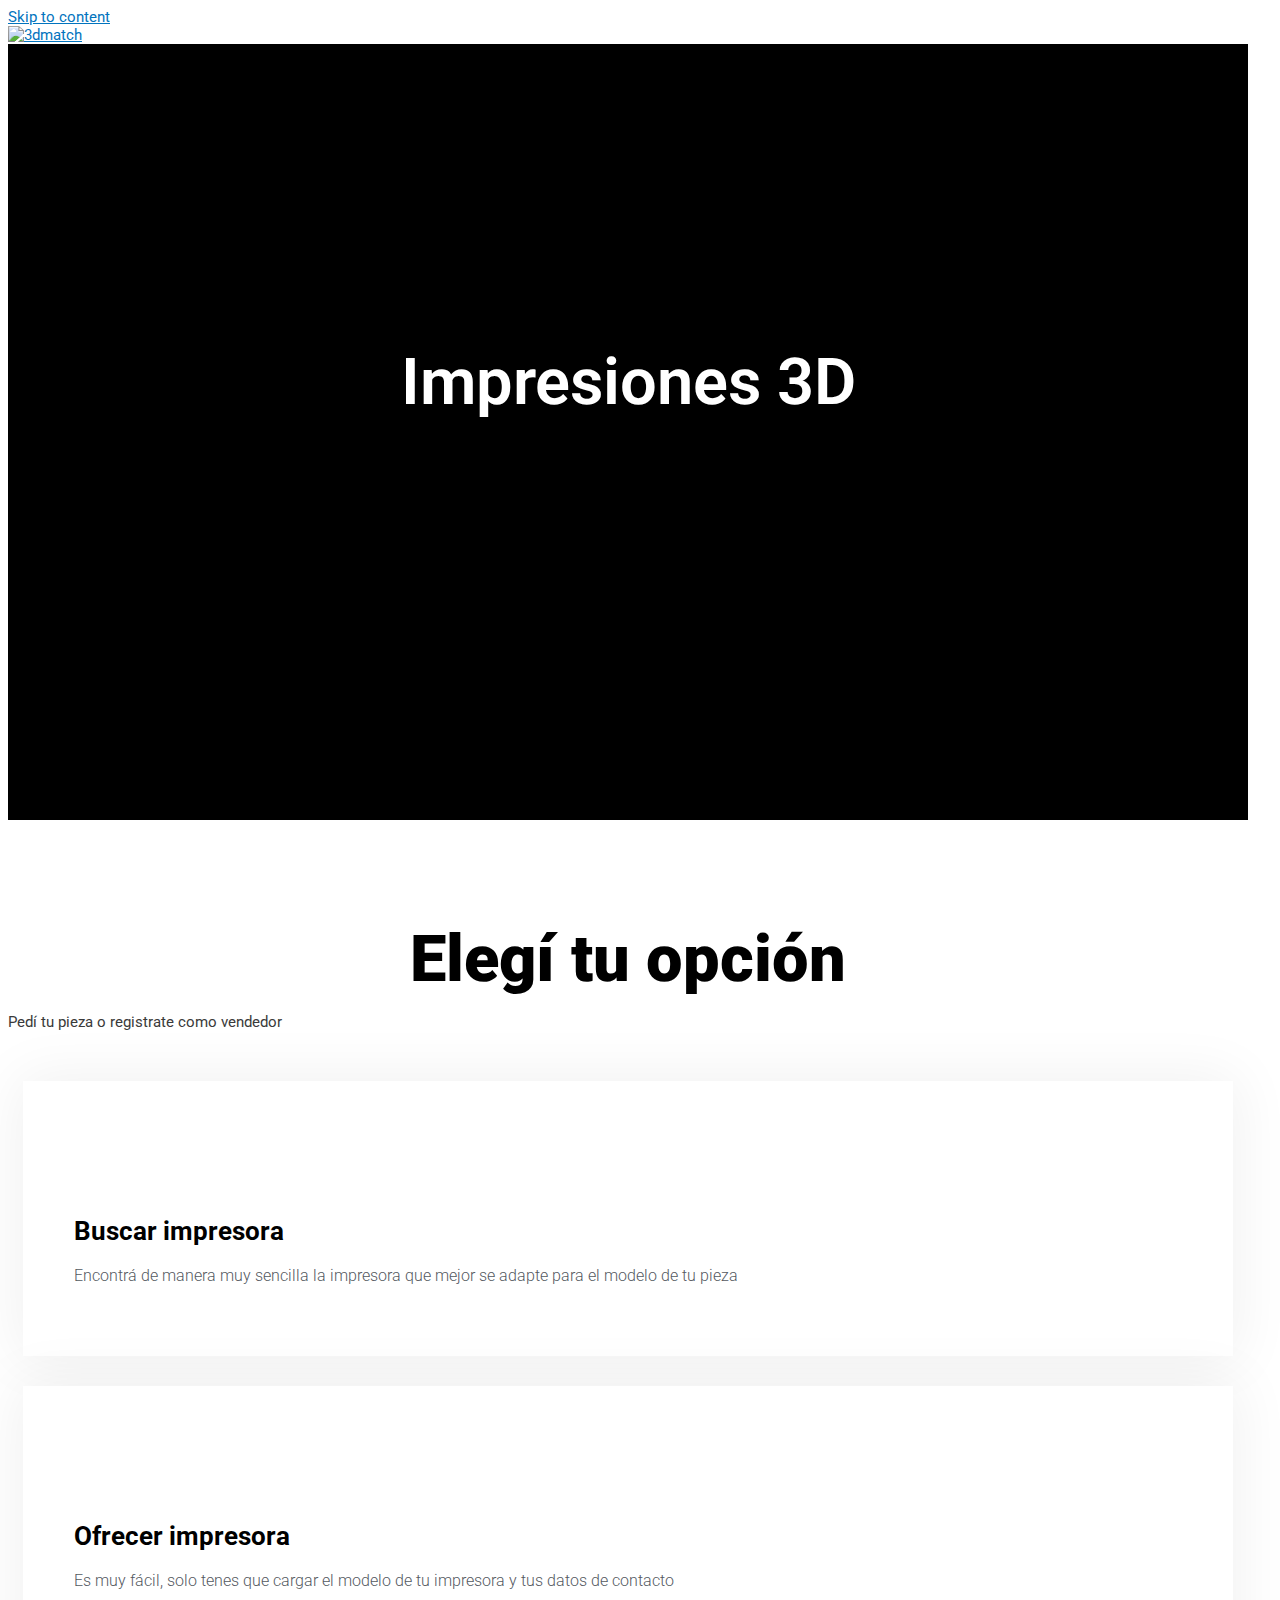
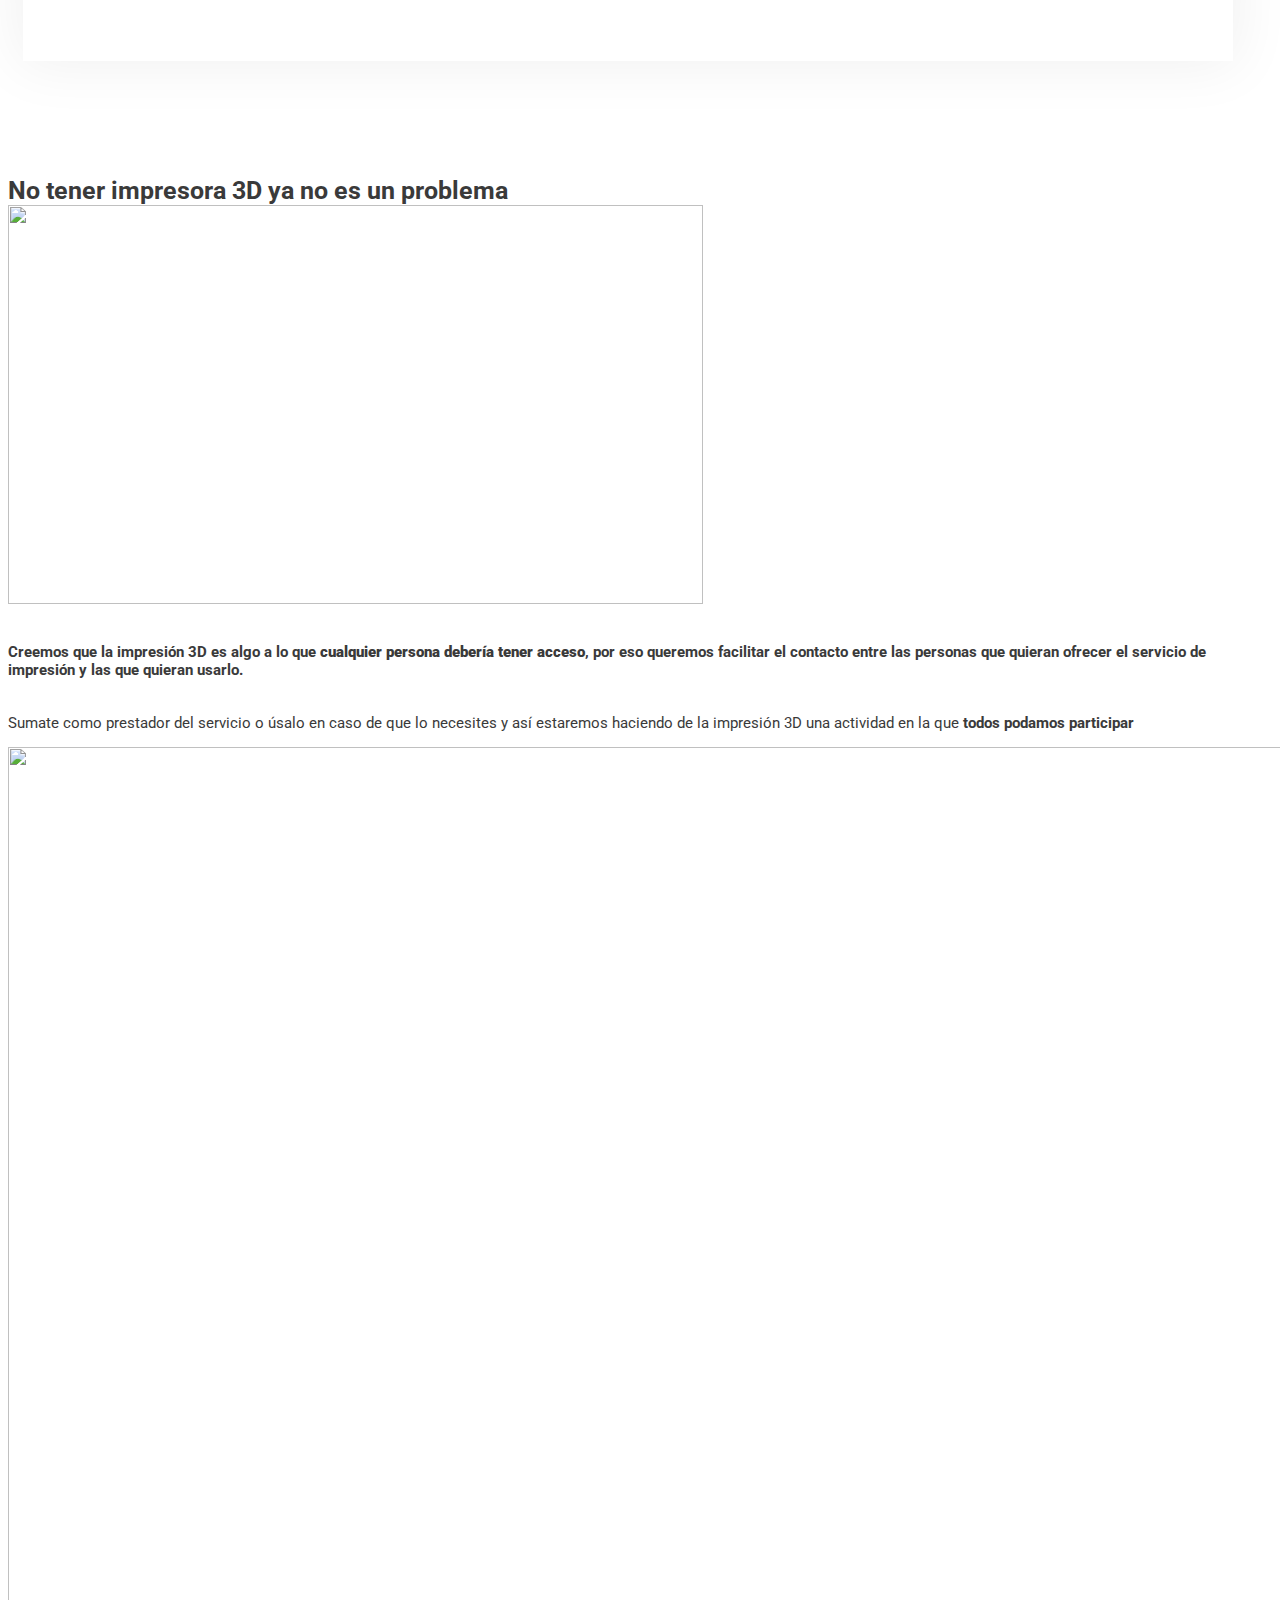
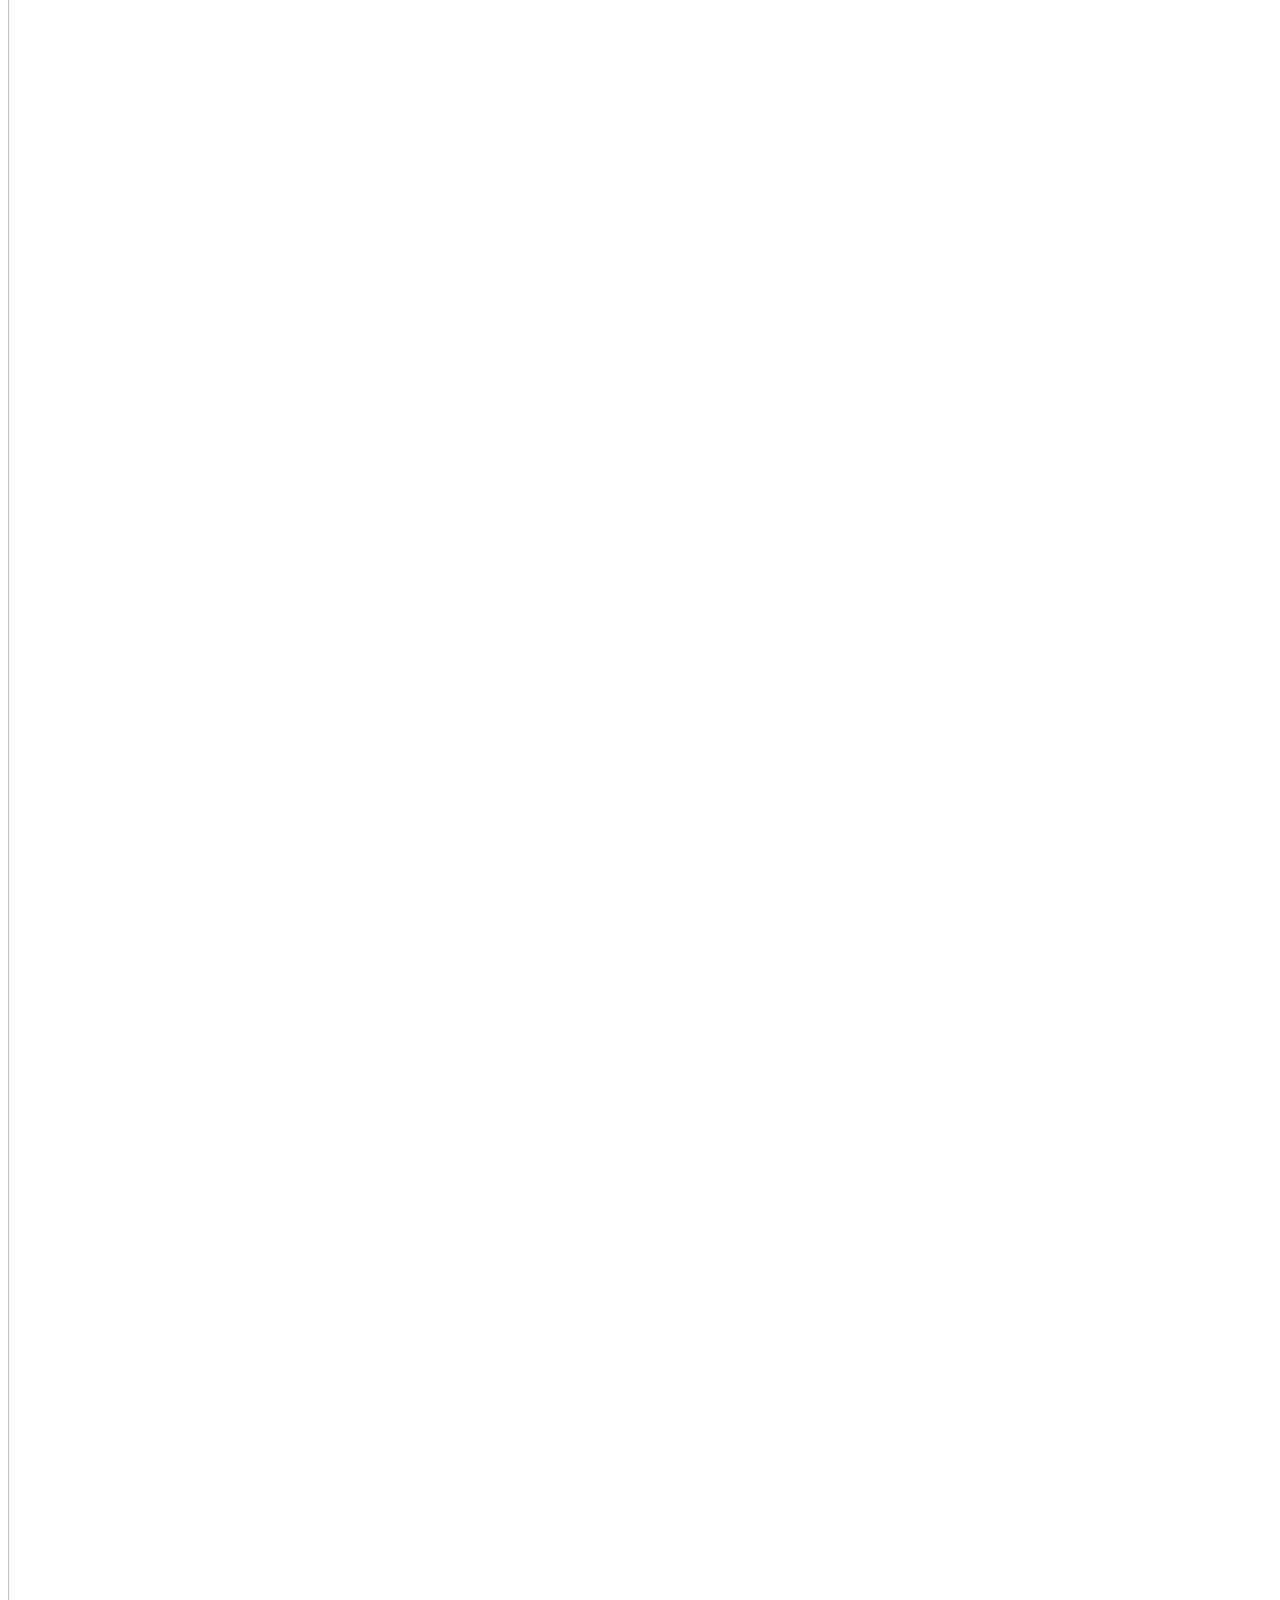
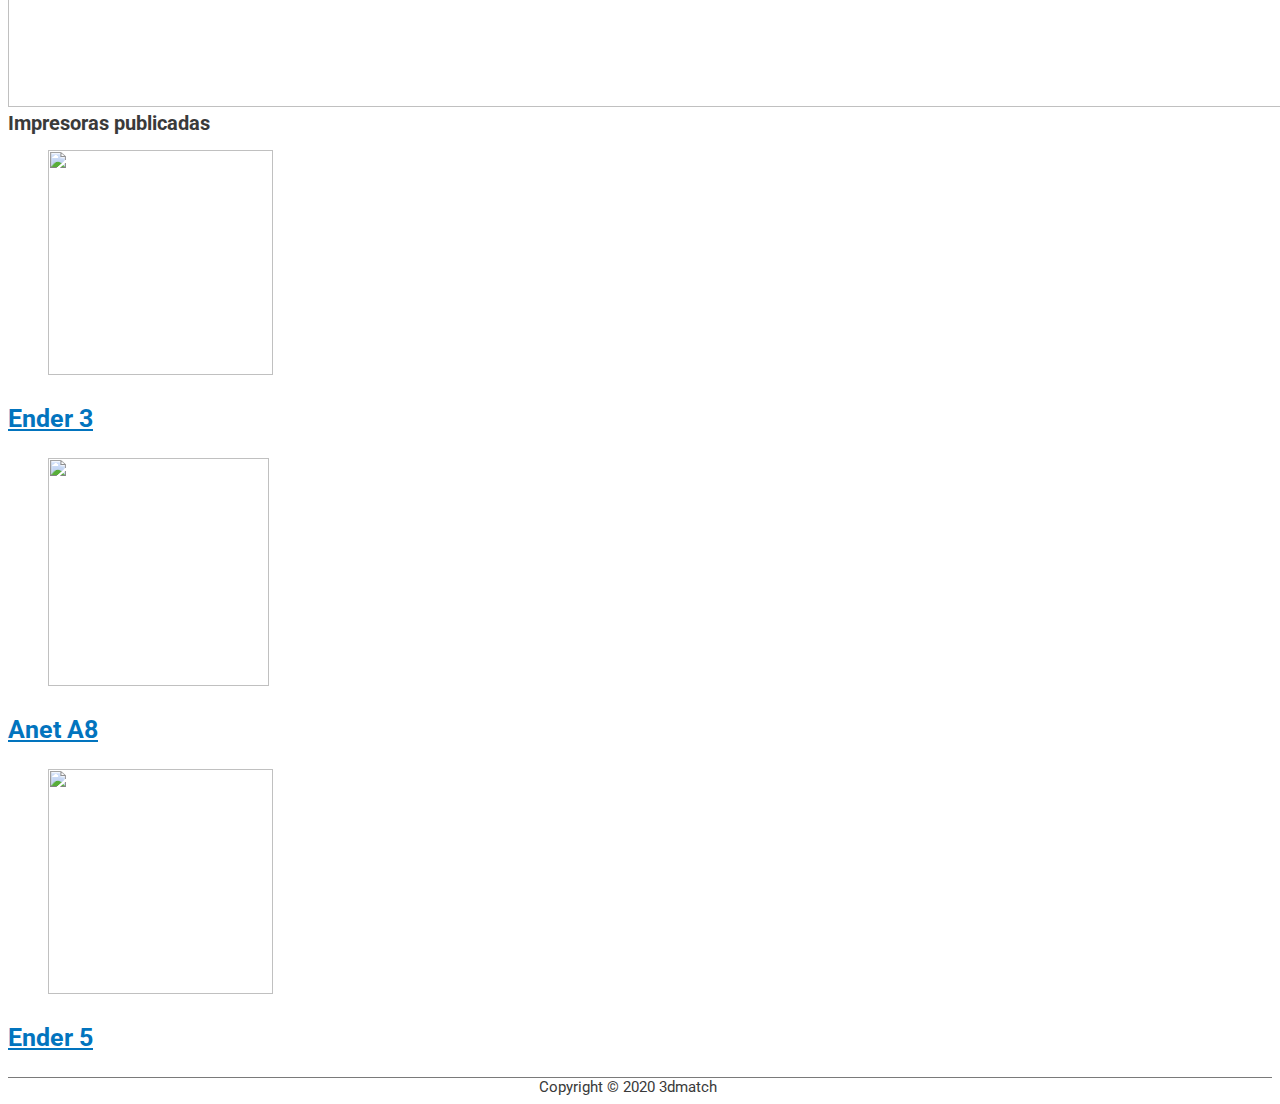
==== commit a098c1e5: "cards de buscar y ofrecer son clickeables" ====
--- a/index.html
+++ b/index.html
@@ -1,150 +1,65 @@
-<!DOCTYPE html>
-<html lang="es-AR">
-<head>
-<meta charset="UTF-8">
-<meta name="viewport" content="width=device-width, initial-scale=1">
-<link rel="profile" href="https://gmpg.org/xfn/11">
-
-<title>3dmatch &#8211; Nunca fue tan fácil imprimir en 3d!</title>
-				<style type="text/css" id="ast-elementor-compatibility-css">
-					.elementor-widget-heading .elementor-heading-title {
-						margin: 0;
-					}
-				</style>
-			<link rel='dns-prefetch' href='//s.w.org' />
-<link rel="alternate" type="application/rss+xml" title="3dmatch &raquo; Feed" href="/?feed=rss2" />
-<link rel="alternate" type="application/rss+xml" title="3dmatch &raquo; RSS de los comentarios" href="/?feed=comments-rss2" />
-		<script>
-			window._wpemojiSettings = {"baseUrl":"https:\/\/s.w.org\/images\/core\/emoji\/12.0.0-1\/72x72\/","ext":".png","svgUrl":"https:\/\/s.w.org\/images\/core\/emoji\/12.0.0-1\/svg\/","svgExt":".svg","source":{"concatemoji":"\/wp-includes\/js\/wp-emoji-release.min.js?ver=5.4.2"}};
-			/*! This file is auto-generated */
-			!function(e,a,t){var r,n,o,i,p=a.createElement("canvas"),s=p.getContext&&p.getContext("2d");function c(e,t){var a=String.fromCharCode;s.clearRect(0,0,p.width,p.height),s.fillText(a.apply(this,e),0,0);var r=p.toDataURL();return s.clearRect(0,0,p.width,p.height),s.fillText(a.apply(this,t),0,0),r===p.toDataURL()}function l(e){if(!s||!s.fillText)return!1;switch(s.textBaseline="top",s.font="600 32px Arial",e){case"flag":return!c([127987,65039,8205,9895,65039],[127987,65039,8203,9895,65039])&&(!c([55356,56826,55356,56819],[55356,56826,8203,55356,56819])&&!c([55356,57332,56128,56423,56128,56418,56128,56421,56128,56430,56128,56423,56128,56447],[55356,57332,8203,56128,56423,8203,56128,56418,8203,56128,56421,8203,56128,56430,8203,56128,56423,8203,56128,56447]));case"emoji":return!c([55357,56424,55356,57342,8205,55358,56605,8205,55357,56424,55356,57340],[55357,56424,55356,57342,8203,55358,56605,8203,55357,56424,55356,57340])}return!1}function d(e){var t=a.createElement("script");t.src=e,t.defer=t.type="text/javascript",a.getElementsByTagName("head")[0].appendChild(t)}for(i=Array("flag","emoji"),t.supports={everything:!0,everythingExceptFlag:!0},o=0;o<i.length;o++)t.supports[i[o]]=l(i[o]),t.supports.everything=t.supports.everything&&t.supports[i[o]],"flag"!==i[o]&&(t.supports.everythingExceptFlag=t.supports.everythingExceptFlag&&t.supports[i[o]]);t.supports.everythingExceptFlag=t.supports.everythingExceptFlag&&!t.supports.flag,t.DOMReady=!1,t.readyCallback=function(){t.DOMReady=!0},t.supports.everything||(n=function(){t.readyCallback()},a.addEventListener?(a.addEventListener("DOMContentLoaded",n,!1),e.addEventListener("load",n,!1)):(e.attachEvent("onload",n),a.attachEvent("onreadystatechange",function(){"complete"===a.readyState&&t.readyCallback()})),(r=t.source||{}).concatemoji?d(r.concatemoji):r.wpemoji&&r.twemoji&&(d(r.twemoji),d(r.wpemoji)))}(window,document,window._wpemojiSettings);
-		</script>
-		<style>
-img.wp-smiley,
-img.emoji {
-	display: inline !important;
-	border: none !important;
-	box-shadow: none !important;
-	height: 1em !important;
-	width: 1em !important;
-	margin: 0 .07em !important;
-	vertical-align: -0.1em !important;
-	background: none !important;
-	padding: 0 !important;
-}
-</style>
-	<link rel='stylesheet' id='astra-theme-css-css'  href='/wp-content/themes/astra/assets/css/minified/style.min.css?ver=2.4.5' media='all' />
-<style id='astra-theme-css-inline-css'>
-html{font-size:93.75%;}a,.page-title{color:#0274be;}a:hover,a:focus{color:#3a3a3a;}body,button,input,select,textarea,.ast-button,.ast-custom-button{font-family:-apple-system,BlinkMacSystemFont,Segoe UI,Roboto,Oxygen-Sans,Ubuntu,Cantarell,Helvetica Neue,sans-serif;font-weight:inherit;font-size:15px;font-size:1rem;}blockquote{color:#000000;}.site-title{font-size:35px;font-size:2.3333333333333rem;}.ast-archive-description .ast-archive-title{font-size:40px;font-size:2.6666666666667rem;}.site-header .site-description{font-size:15px;font-size:1rem;}.entry-title{font-size:40px;font-size:2.6666666666667rem;}.comment-reply-title{font-size:24px;font-size:1.6rem;}.ast-comment-list #cancel-comment-reply-link{font-size:15px;font-size:1rem;}h1,.entry-content h1{font-size:40px;font-size:2.6666666666667rem;}h2,.entry-content h2{font-size:30px;font-size:2rem;}h3,.entry-content h3{font-size:25px;font-size:1.6666666666667rem;}h4,.entry-content h4{font-size:20px;font-size:1.3333333333333rem;}h5,.entry-content h5{font-size:18px;font-size:1.2rem;}h6,.entry-content h6{font-size:15px;font-size:1rem;}.ast-single-post .entry-title,.page-title{font-size:30px;font-size:2rem;}#secondary,#secondary button,#secondary input,#secondary select,#secondary textarea{font-size:15px;font-size:1rem;}::selection{background-color:#0274be;color:#ffffff;}body,h1,.entry-title a,.entry-content h1,h2,.entry-content h2,h3,.entry-content h3,h4,.entry-content h4,h5,.entry-content h5,h6,.entry-content h6,.wc-block-grid__product-title{color:#3a3a3a;}.tagcloud a:hover,.tagcloud a:focus,.tagcloud a.current-item{color:#ffffff;border-color:#0274be;background-color:#0274be;}.main-header-menu a,.ast-header-custom-item a{color:#3a3a3a;}.main-header-menu li:hover > a,.main-header-menu li:hover > .ast-menu-toggle,.main-header-menu .ast-masthead-custom-menu-items a:hover,.main-header-menu li.focus > a,.main-header-menu li.focus > .ast-menu-toggle,.main-header-menu .current-menu-item > a,.main-header-menu .current-menu-ancestor > a,.main-header-menu .current_page_item > a,.main-header-menu .current-menu-item > .ast-menu-toggle,.main-header-menu .current-menu-ancestor > .ast-menu-toggle,.main-header-menu .current_page_item > .ast-menu-toggle{color:#0274be;}input:focus,input[type="text"]:focus,input[type="email"]:focus,input[type="url"]:focus,input[type="password"]:focus,input[type="reset"]:focus,input[type="search"]:focus,textarea:focus{border-color:#0274be;}input[type="radio"]:checked,input[type=reset],input[type="checkbox"]:checked,input[type="checkbox"]:hover:checked,input[type="checkbox"]:focus:checked,input[type=range]::-webkit-slider-thumb{border-color:#0274be;background-color:#0274be;box-shadow:none;}.site-footer a:hover + .post-count,.site-footer a:focus + .post-count{background:#0274be;border-color:#0274be;}.footer-adv .footer-adv-overlay{border-top-style:solid;border-top-color:#7a7a7a;}.ast-comment-meta{line-height:1.666666667;font-size:12px;font-size:0.8rem;}.single .nav-links .nav-previous,.single .nav-links .nav-next,.single .ast-author-details .author-title,.ast-comment-meta{color:#0274be;}.entry-meta,.entry-meta *{line-height:1.45;color:#0274be;}.entry-meta a:hover,.entry-meta a:hover *,.entry-meta a:focus,.entry-meta a:focus *{color:#3a3a3a;}.ast-404-layout-1 .ast-404-text{font-size:200px;font-size:13.333333333333rem;}.widget-title{font-size:21px;font-size:1.4rem;color:#3a3a3a;}#cat option,.secondary .calendar_wrap thead a,.secondary .calendar_wrap thead a:visited{color:#0274be;}.secondary .calendar_wrap #today,.ast-progress-val span{background:#0274be;}.secondary a:hover + .post-count,.secondary a:focus + .post-count{background:#0274be;border-color:#0274be;}.calendar_wrap #today > a{color:#ffffff;}.ast-pagination a,.page-links .page-link,.single .post-navigation a{color:#0274be;}.ast-pagination a:hover,.ast-pagination a:focus,.ast-pagination > span:hover:not(.dots),.ast-pagination > span.current,.page-links > .page-link,.page-links .page-link:hover,.post-navigation a:hover{color:#3a3a3a;}.ast-header-break-point .ast-mobile-menu-buttons-minimal.menu-toggle{background:transparent;color:#0274be;}.ast-header-break-point .ast-mobile-menu-buttons-outline.menu-toggle{background:transparent;border:1px solid #0274be;color:#0274be;}.ast-header-break-point .ast-mobile-menu-buttons-fill.menu-toggle{background:#0274be;}@media (min-width:1200px){.ast-separate-container.ast-right-sidebar .entry-content .wp-block-image.alignfull,.ast-separate-container.ast-left-sidebar .entry-content .wp-block-image.alignfull,.ast-separate-container.ast-right-sidebar .entry-content .wp-block-cover.alignfull,.ast-separate-container.ast-left-sidebar .entry-content .wp-block-cover.alignfull{margin-left:-6.67em;margin-right:-6.67em;max-width:unset;width:unset;}.ast-separate-container.ast-right-sidebar .entry-content .wp-block-image.alignwide,.ast-separate-container.ast-left-sidebar .entry-content .wp-block-image.alignwide,.ast-separate-container.ast-right-sidebar .entry-content .wp-block-cover.alignwide,.ast-separate-container.ast-left-sidebar .entry-content .wp-block-cover.alignwide{margin-left:-20px;margin-right:-20px;max-width:unset;width:unset;}.wp-block-group .has-background{padding:20px;}}@media (max-width:921px){#secondary.secondary{padding-top:0;}.ast-separate-container .ast-article-post,.ast-separate-container .ast-article-single{padding:1.5em 2.14em;}.ast-separate-container #primary,.ast-separate-container #secondary{padding:1.5em 0;}.ast-separate-container.ast-right-sidebar #secondary{padding-left:1em;padding-right:1em;}.ast-separate-container.ast-two-container #secondary{padding-left:0;padding-right:0;}.ast-page-builder-template .entry-header #secondary{margin-top:1.5em;}.ast-page-builder-template #secondary{margin-top:1.5em;}#primary,#secondary{padding:1.5em 0;margin:0;}.ast-left-sidebar #content > .ast-container{display:flex;flex-direction:column-reverse;width:100%;}.ast-author-box img.avatar{margin:20px 0 0 0;}.ast-pagination{padding-top:1.5em;text-align:center;}.ast-pagination .next.page-numbers{display:inherit;float:none;}}@media (max-width:921px){.ast-page-builder-template.ast-left-sidebar #secondary{padding-right:20px;}.ast-page-builder-template.ast-right-sidebar #secondary{padding-left:20px;}.ast-right-sidebar #primary{padding-right:0;}.ast-right-sidebar #secondary{padding-left:0;}.ast-left-sidebar #primary{padding-left:0;}.ast-left-sidebar #secondary{padding-right:0;}.ast-pagination .prev.page-numbers{padding-left:.5em;}.ast-pagination .next.page-numbers{padding-right:.5em;}}@media (min-width:922px){.ast-separate-container.ast-right-sidebar #primary,.ast-separate-container.ast-left-sidebar #primary{border:0;}.ast-separate-container.ast-right-sidebar #secondary,.ast-separate-container.ast-left-sidebar #secondary{border:0;margin-left:auto;margin-right:auto;}.ast-separate-container.ast-two-container #secondary .widget:last-child{margin-bottom:0;}.ast-separate-container .ast-comment-list li .comment-respond{padding-left:2.66666em;padding-right:2.66666em;}.ast-author-box{-js-display:flex;display:flex;}.ast-author-bio{flex:1;}.error404.ast-separate-container #primary,.search-no-results.ast-separate-container #primary{margin-bottom:4em;}}@media (min-width:922px){.ast-right-sidebar #primary{border-right:1px solid #eee;}.ast-right-sidebar #secondary{border-left:1px solid #eee;margin-left:-1px;}.ast-left-sidebar #primary{border-left:1px solid #eee;}.ast-left-sidebar #secondary{border-right:1px solid #eee;margin-right:-1px;}.ast-separate-container.ast-two-container.ast-right-sidebar #secondary{padding-left:30px;padding-right:0;}.ast-separate-container.ast-two-container.ast-left-sidebar #secondary{padding-right:30px;padding-left:0;}}.wp-block-button .wp-block-button__link,{color:#ffffff;}.wp-block-button .wp-block-button__link{border-style:solid;border-top-width:0;border-right-width:0;border-left-width:0;border-bottom-width:0;border-color:#0274be;background-color:#0274be;color:#ffffff;font-family:inherit;font-weight:inherit;line-height:1;border-radius:2px;padding-top:10px;padding-right:40px;padding-bottom:10px;padding-left:40px;}.wp-block-button .wp-block-button__link:hover,.wp-block-button .wp-block-button__link:focus{color:#ffffff;background-color:#3a3a3a;border-color:#3a3a3a;}.menu-toggle,button,.ast-button,.ast-custom-button,.button,input#submit,input[type="button"],input[type="submit"],input[type="reset"]{border-style:solid;border-top-width:0;border-right-width:0;border-left-width:0;border-bottom-width:0;color:#ffffff;border-color:#0274be;background-color:#0274be;border-radius:2px;padding-top:10px;padding-right:40px;padding-bottom:10px;padding-left:40px;font-family:inherit;font-weight:inherit;line-height:1;}button:focus,.menu-toggle:hover,button:hover,.ast-button:hover,.button:hover,input[type=reset]:hover,input[type=reset]:focus,input#submit:hover,input#submit:focus,input[type="button"]:hover,input[type="button"]:focus,input[type="submit"]:hover,input[type="submit"]:focus{color:#ffffff;background-color:#3a3a3a;border-color:#3a3a3a;}@media (min-width:921px){.ast-container{max-width:100%;}}@media (min-width:544px){.ast-container{max-width:100%;}}@media (max-width:544px){.ast-separate-container .ast-article-post,.ast-separate-container .ast-article-single{padding:1.5em 1em;}.ast-separate-container #content .ast-container{padding-left:0.54em;padding-right:0.54em;}.ast-separate-container #secondary{padding-top:0;}.ast-separate-container.ast-two-container #secondary .widget{margin-bottom:1.5em;padding-left:1em;padding-right:1em;}.ast-separate-container .comments-count-wrapper{padding:1.5em 1em;}.ast-separate-container .ast-comment-list li.depth-1{padding:1.5em 1em;margin-bottom:1.5em;}.ast-separate-container .ast-comment-list .bypostauthor{padding:.5em;}.ast-separate-container .ast-archive-description{padding:1.5em 1em;}.ast-search-menu-icon.ast-dropdown-active .search-field{width:170px;}}@media (max-width:544px){.ast-comment-list .children{margin-left:0.66666em;}.ast-separate-container .ast-comment-list .bypostauthor li{padding:0 0 0 .5em;}}@media (max-width:921px){.ast-mobile-header-stack .main-header-bar .ast-search-menu-icon{display:inline-block;}.ast-header-break-point.ast-header-custom-item-outside .ast-mobile-header-stack .main-header-bar .ast-search-icon{margin:0;}.ast-comment-avatar-wrap img{max-width:2.5em;}.comments-area{margin-top:1.5em;}.ast-separate-container .comments-count-wrapper{padding:2em 2.14em;}.ast-separate-container .ast-comment-list li.depth-1{padding:1.5em 2.14em;}.ast-separate-container .comment-respond{padding:2em 2.14em;}}@media (max-width:921px){.ast-header-break-point .main-header-bar .ast-search-menu-icon.slide-search .search-form{right:0;}.ast-header-break-point .ast-mobile-header-stack .main-header-bar .ast-search-menu-icon.slide-search .search-form{right:-1em;}.ast-comment-avatar-wrap{margin-right:0.5em;}}@media (max-width:544px){.ast-separate-container .comment-respond{padding:1.5em 1em;}}@media (min-width:545px){.ast-page-builder-template .comments-area,.single.ast-page-builder-template .entry-header,.single.ast-page-builder-template .post-navigation{max-width:1240px;margin-left:auto;margin-right:auto;}}@media (max-width:921px){.ast-archive-description .ast-archive-title{font-size:40px;}.entry-title{font-size:30px;}h1,.entry-content h1{font-size:30px;}h2,.entry-content h2{font-size:25px;}h3,.entry-content h3{font-size:20px;}.ast-single-post .entry-title,.page-title{font-size:30px;}}@media (max-width:544px){.ast-archive-description .ast-archive-title{font-size:40px;}.entry-title{font-size:30px;}h1,.entry-content h1{font-size:30px;}h2,.entry-content h2{font-size:25px;}h3,.entry-content h3{font-size:20px;}.ast-single-post .entry-title,.page-title{font-size:30px;}}@media (max-width:921px){html{font-size:85.5%;}}@media (max-width:544px){html{font-size:85.5%;}}@media (min-width:922px){.ast-container{max-width:1240px;}}@font-face {font-family: "Astra";src: url(/wp-content/themes/astra/assets/fonts/astra.woff) format("woff"),url(/wp-content/themes/astra/assets/fonts/astra.ttf) format("truetype"),url(/wp-content/themes/astra/assets/fonts/astra.svg#astra) format("svg");font-weight: normal;font-style: normal;font-display: fallback;}@media (max-width:921px) {.main-header-bar .main-header-bar-navigation{display:none;}}.ast-desktop .main-header-menu.submenu-with-border .sub-menu,.ast-desktop .main-header-menu.submenu-with-border .children,.ast-desktop .main-header-menu.submenu-with-border .astra-full-megamenu-wrapper{border-color:#0274be;}.ast-desktop .main-header-menu.submenu-with-border .sub-menu,.ast-desktop .main-header-menu.submenu-with-border .children{border-top-width:2px;border-right-width:0px;border-left-width:0px;border-bottom-width:0px;border-style:solid;}.ast-desktop .main-header-menu.submenu-with-border .sub-menu .sub-menu,.ast-desktop .main-header-menu.submenu-with-border .children .children{top:-2px;}.ast-desktop .main-header-menu.submenu-with-border .sub-menu a,.ast-desktop .main-header-menu.submenu-with-border .children a{border-bottom-width:0px;border-style:solid;border-color:#eaeaea;}@media (min-width:922px){.main-header-menu .sub-menu li.ast-left-align-sub-menu:hover > ul,.main-header-menu .sub-menu li.ast-left-align-sub-menu.focus > ul{margin-left:-0px;}}.ast-small-footer{border-top-style:solid;border-top-width:1px;border-top-color:#7a7a7a;}.ast-small-footer-wrap{text-align:center;}@media (max-width:920px){.ast-404-layout-1 .ast-404-text{font-size:100px;font-size:6.6666666666667rem;}}.ast-breadcrumbs .trail-browse,.ast-breadcrumbs .trail-items,.ast-breadcrumbs .trail-items li{display:inline-block;margin:0;padding:0;border:none;background:inherit;text-indent:0;}.ast-breadcrumbs .trail-browse{font-size:inherit;font-style:inherit;font-weight:inherit;color:inherit;}.ast-breadcrumbs .trail-items{list-style:none;}.trail-items li::after{padding:0 0.3em;content:"\00bb";}.trail-items li:last-of-type::after{display:none;}.ast-header-break-point .main-header-bar{border-bottom-width:1px;}@media (min-width:922px){.main-header-bar{border-bottom-width:1px;}}.ast-safari-browser-less-than-11 .main-header-menu .menu-item, .ast-safari-browser-less-than-11 .main-header-bar .ast-masthead-custom-menu-items{display:block;}.main-header-menu .menu-item, .main-header-bar .ast-masthead-custom-menu-items{-js-display:flex;display:flex;-webkit-box-pack:center;-webkit-justify-content:center;-moz-box-pack:center;-ms-flex-pack:center;justify-content:center;-webkit-box-orient:vertical;-webkit-box-direction:normal;-webkit-flex-direction:column;-moz-box-orient:vertical;-moz-box-direction:normal;-ms-flex-direction:column;flex-direction:column;}.main-header-menu > .menu-item > a{height:100%;-webkit-box-align:center;-webkit-align-items:center;-moz-box-align:center;-ms-flex-align:center;align-items:center;-js-display:flex;display:flex;}.ast-primary-menu-disabled .main-header-bar .ast-masthead-custom-menu-items{flex:unset;}
-</style>
-<link rel='stylesheet' id='astra-menu-animation-css'  href='/wp-content/themes/astra/assets/css/minified/menu-animation.min.css?ver=2.4.5' media='all' />
-<link rel='stylesheet' id='wp-block-library-css'  href='/wp-includes/css/dist/block-library/style.min.css?ver=5.4.2' media='all' />
-<link rel='stylesheet' id='elementor-icons-css'  href='/wp-content/plugins/elementor/assets/lib/eicons/css/elementor-icons.min.css?ver=5.7.0' media='all' />
-<link rel='stylesheet' id='elementor-animations-css'  href='/wp-content/plugins/elementor/assets/lib/animations/animations.min.css?ver=2.9.12' media='all' />
-<link rel='stylesheet' id='elementor-frontend-css'  href='/wp-content/plugins/elementor/assets/css/frontend.min.css?ver=2.9.12' media='all' />
-<link rel='stylesheet' id='elementor-global-css'  href='/wp-content/uploads/elementor/css/global.css?ver=1592437577' media='all' />
-<link rel='stylesheet' id='elementor-post-34-css'  href='/wp-content/uploads/elementor/css/post-34.css?ver=1592446519' media='all' />
-<link rel='stylesheet' id='google-fonts-1-css'  href='https://fonts.googleapis.com/css?family=Roboto%3A100%2C100italic%2C200%2C200italic%2C300%2C300italic%2C400%2C400italic%2C500%2C500italic%2C600%2C600italic%2C700%2C700italic%2C800%2C800italic%2C900%2C900italic%7CRoboto+Slab%3A100%2C100italic%2C200%2C200italic%2C300%2C300italic%2C400%2C400italic%2C500%2C500italic%2C600%2C600italic%2C700%2C700italic%2C800%2C800italic%2C900%2C900italic&#038;ver=5.4.2' media='all' />
-<link rel='stylesheet' id='elementor-icons-shared-0-css'  href='/wp-content/plugins/elementor/assets/lib/font-awesome/css/fontawesome.min.css?ver=5.12.0' media='all' />
-<link rel='stylesheet' id='elementor-icons-fa-solid-css'  href='/wp-content/plugins/elementor/assets/lib/font-awesome/css/solid.min.css?ver=5.12.0' media='all' />
-<!--[if IE]>
-<script src='/wp-content/themes/astra/assets/js/minified/flexibility.min.js?ver=2.4.5'></script>
-<script>
-flexibility(document.documentElement);
-</script>
-<![endif]-->
-<link rel='https://api.w.org/' href='/index.php?rest_route=/' />
-<link rel="EditURI" type="application/rsd+xml" title="RSD" href="/xmlrpc.php?rsd" />
-<link rel="wlwmanifest" type="application/wlwmanifest+xml" href="/wp-includes/wlwmanifest.xml" /> 
-<meta name="generator" content="WordPress 5.4.2" />
-<link rel="canonical" href="/" />
-<link rel='shortlink' href='/' />
-<link rel="alternate" type="application/json+oembed" href="/index.php?rest_route=%2Foembed%2F1.0%2Fembed&#038;url=%2F" />
-<link rel="alternate" type="text/xml+oembed" href="/index.php?rest_route=%2Foembed%2F1.0%2Fembed&#038;url=%2F&#038;format=xml" />
-</head>
-
-<body itemtype='https://schema.org/WebPage' itemscope='itemscope' class="home page-template-default page page-id-34 ast-desktop ast-page-builder-template ast-no-sidebar astra-2.4.5 ast-header-custom-item-inside ast-single-post ast-inherit-site-logo-transparent elementor-default elementor-kit-36 elementor-page elementor-page-34">
-
-<div 
-	class="hfeed site" id="page">
-	<a class="skip-link screen-reader-text" href="#content">Skip to content</a>
-
-	
-	
-		<header 
-			class="site-header ast-primary-submenu-animation-fade header-main-layout-1 ast-primary-menu-enabled ast-logo-title-inline ast-hide-custom-menu-mobile ast-menu-toggle-icon ast-mobile-header-inline" id="masthead" itemtype="https://schema.org/WPHeader" itemscope="itemscope" itemid="#masthead"		>
-
-			
-			
-<div class="main-header-bar-wrap">
-	<div class="main-header-bar">
-				<div class="ast-container">
-
-			<div class="ast-flex main-header-container">
-				
-		<div class="site-branding">
-			<div
-			class="ast-site-identity" itemtype="https://schema.org/Organization" itemscope="itemscope"			>
-							</div>
-		</div>
-
-		<!-- .site-branding -->
-				<div class="ast-mobile-menu-buttons">
-
-			
-					<div class="ast-button-wrap">
-			<button type="button" class="menu-toggle main-header-menu-toggle  ast-mobile-menu-buttons-minimal "  aria-controls='primary-menu' aria-expanded='false'>
-				<span class="screen-reader-text">Main Menu</span>
-				<span class="menu-toggle-icon"></span>
-							</button>
-		</div>
-			
-			
-		</div>
-			<div class="ast-main-header-bar-alignment"></div>			</div><!-- Main Header Container -->
-		</div><!-- ast-row -->
-			</div> <!-- Main Header Bar -->
-</div> <!-- Main Header Bar Wrap -->
-
-			
-		</header><!-- #masthead -->
-
-		
-	
-	
-	<div id="content" class="site-content">
-
-		<div class="ast-container">
-
-		
-
-	<div id="primary" class="content-area primary">
-
-		
-					<main id="main" class="site-main">
-
-				
-					
-					
-
-<article 
-	class="post-34 page type-page status-publish ast-article-single" id="post-34" itemtype="https://schema.org/CreativeWork" itemscope="itemscope">
-
-	
-	<header class="entry-header ast-header-without-markup">
-
-		
-			</header><!-- .entry-header -->
-
-	<div class="entry-content clear" 
-		itemprop="text"	>
-
-		
+<!DOCTYPE html>
+<html lang="es-AR"><head>
+
+	<!-- Hotjar Tracking Code for https://3dmatch.github.io/ -->
+	<script>
+	    (function(h,o,t,j,a,r){
+	        h.hj=h.hj||function(){(h.hj.q=h.hj.q||[]).push(arguments)};
+	        h._hjSettings={hjid:1862715,hjsv:6};
+	        a=o.getElementsByTagName('head')[0];
+	        r=o.createElement('script');r.async=1;
+	        r.src=t+h._hjSettings.hjid+j+h._hjSettings.hjsv;
+	        a.appendChild(r);
+	    })(window,document,'https://static.hotjar.com/c/hotjar-','.js?sv=');
+	</script>
+
+	<meta charset="UTF-8"><meta name="viewport" content="width=device-width, initial-scale=1"><title>3dmatch – Encontrá la mejor impresora para tu pieza</title><style type="text/css" id="ast-elementor-compatibility-css">
+					.elementor-widget-heading .elementor-heading-title {
+						margin: 0;
+					}
+				</style><link rel="dns-prefetch" href="//s.w.org"><link rel="stylesheet" id="astra-theme-css-css" href="https://3dmatch.github.io/wp-content/themes/astra/assets/css/minified/style.min.css" media="all"><style id="astra-theme-css-inline-css">
+html{font-size:93.75%;scroll-behavior: smooth;}a,.page-title{color:#0274be;}a:hover,a:focus{color:#3a3a3a;}body,button,input,select,textarea,.ast-button,.ast-custom-button{font-family:-apple-system,BlinkMacSystemFont,Segoe UI,Roboto,Oxygen-Sans,Ubuntu,Cantarell,Helvetica Neue,sans-serif;font-weight:inherit;font-size:15px;font-size:1rem;}blockquote{color:#000000;}.site-title{font-size:35px;font-size:2.3333333333333rem;}header .site-logo-img .custom-logo-link img{max-width:129px;}.astra-logo-svg{width:129px;}.ast-archive-description .ast-archive-title{font-size:40px;font-size:2.6666666666667rem;}.site-header .site-description{font-size:15px;font-size:1rem;}.entry-title{font-size:40px;font-size:2.6666666666667rem;}.comment-reply-title{font-size:24px;font-size:1.6rem;}.ast-comment-list #cancel-comment-reply-link{font-size:15px;font-size:1rem;}h1,.entry-content h1{font-size:40px;font-size:2.6666666666667rem;}h2,.entry-content h2{font-size:30px;font-size:2rem;}h3,.entry-content h3{font-size:25px;font-size:1.6666666666667rem;}h4,.entry-content h4{font-size:20px;font-size:1.3333333333333rem;}h5,.entry-content h5{font-size:18px;font-size:1.2rem;}h6,.entry-content h6{font-size:15px;font-size:1rem;}.ast-single-post .entry-title,.page-title{font-size:30px;font-size:2rem;}#secondary,#secondary button,#secondary input,#secondary select,#secondary textarea{font-size:15px;font-size:1rem;}::selection{background-color:#0274be;color:#ffffff;}body,h1,.entry-title a,.entry-content h1,h2,.entry-content h2,h3,.entry-content h3,h4,.entry-content h4,h5,.entry-content h5,h6,.entry-content h6,.wc-block-grid__product-title{color:#3a3a3a;}.tagcloud a:hover,.tagcloud a:focus,.tagcloud a.current-item{color:#ffffff;border-color:#0274be;background-color:#0274be;}.main-header-menu a,.ast-header-custom-item a{color:#3a3a3a;}.main-header-menu li:hover > a,.main-header-menu li:hover > .ast-menu-toggle,.main-header-menu .ast-masthead-custom-menu-items a:hover,.main-header-menu li.focus > a,.main-header-menu li.focus > .ast-menu-toggle,.main-header-menu .current-menu-item > a,.main-header-menu .current-menu-ancestor > a,.main-header-menu .current_page_item > a,.main-header-menu .current-menu-item > .ast-menu-toggle,.main-header-menu .current-menu-ancestor > .ast-menu-toggle,.main-header-menu .current_page_item > .ast-menu-toggle{color:#0274be;}input:focus,input[type="text"]:focus,input[type="email"]:focus,input[type="url"]:focus,input[type="password"]:focus,input[type="reset"]:focus,input[type="search"]:focus,textarea:focus{border-color:#0274be;}input[type="radio"]:checked,input[type=reset],input[type="checkbox"]:checked,input[type="checkbox"]:hover:checked,input[type="checkbox"]:focus:checked,input[type=range]::-webkit-slider-thumb{border-color:#0274be;background-color:#0274be;box-shadow:none;}.site-footer a:hover + .post-count,.site-footer a:focus + .post-count{background:#0274be;border-color:#0274be;}.footer-adv .footer-adv-overlay{border-top-style:solid;border-top-color:#7a7a7a;}.ast-comment-meta{line-height:1.666666667;font-size:12px;font-size:0.8rem;}.single .nav-links .nav-previous,.single .nav-links .nav-next,.single .ast-author-details .author-title,.ast-comment-meta{color:#0274be;}.entry-meta,.entry-meta *{line-height:1.45;color:#0274be;}.entry-meta a:hover,.entry-meta a:hover *,.entry-meta a:focus,.entry-meta a:focus *{color:#3a3a3a;}.ast-404-layout-1 .ast-404-text{font-size:200px;font-size:13.333333333333rem;}.widget-title{font-size:21px;font-size:1.4rem;color:#3a3a3a;}#cat option,.secondary .calendar_wrap thead a,.secondary .calendar_wrap thead a:visited{color:#0274be;}.secondary .calendar_wrap #today,.ast-progress-val span{background:#0274be;}.secondary a:hover + .post-count,.secondary a:focus + .post-count{background:#0274be;border-color:#0274be;}.calendar_wrap #today > a{color:#ffffff;}.ast-pagination a,.page-links .page-link,.single .post-navigation a{color:#0274be;}.ast-pagination a:hover,.ast-pagination a:focus,.ast-pagination > span:hover:not(.dots),.ast-pagination > span.current,.page-links > .page-link,.page-links .page-link:hover,.post-navigation a:hover{color:#3a3a3a;}.ast-header-break-point .ast-mobile-menu-buttons-minimal.menu-toggle{background:transparent;color:#0274be;}.ast-header-break-point .ast-mobile-menu-buttons-outline.menu-toggle{background:transparent;border:1px solid #0274be;color:#0274be;}.ast-header-break-point .ast-mobile-menu-buttons-fill.menu-toggle{background:#0274be;}@media (min-width:1200px){.ast-separate-container.ast-right-sidebar .entry-content .wp-block-image.alignfull,.ast-separate-container.ast-left-sidebar .entry-content .wp-block-image.alignfull,.ast-separate-container.ast-right-sidebar .entry-content .wp-block-cover.alignfull,.ast-separate-container.ast-left-sidebar .entry-content .wp-block-cover.alignfull{margin-left:-6.67em;margin-right:-6.67em;max-width:unset;width:unset;}.ast-separate-container.ast-right-sidebar .entry-content .wp-block-image.alignwide,.ast-separate-container.ast-left-sidebar .entry-content .wp-block-image.alignwide,.ast-separate-container.ast-right-sidebar .entry-content .wp-block-cover.alignwide,.ast-separate-container.ast-left-sidebar .entry-content .wp-block-cover.alignwide{margin-left:-20px;margin-right:-20px;max-width:unset;width:unset;}.wp-block-group .has-background{padding:20px;}}@media (max-width:921px){#secondary.secondary{padding-top:0;}.ast-separate-container .ast-article-post,.ast-separate-container .ast-article-single{padding:1.5em 2.14em;}.ast-separate-container #primary,.ast-separate-container #secondary{padding:1.5em 0;}.ast-separate-container.ast-right-sidebar #secondary{padding-left:1em;padding-right:1em;}.ast-separate-container.ast-two-container #secondary{padding-left:0;padding-right:0;}.ast-page-builder-template .entry-header #secondary{margin-top:1.5em;}.ast-page-builder-template #secondary{margin-top:1.5em;}#primary,#secondary{padding:1.5em 0;margin:0;}.ast-left-sidebar #content > .ast-container{display:flex;flex-direction:column-reverse;width:100%;}.ast-author-box img.avatar{margin:20px 0 0 0;}.ast-pagination{padding-top:1.5em;text-align:center;}.ast-pagination .next.page-numbers{display:inherit;float:none;}}@media (max-width:921px){.ast-page-builder-template.ast-left-sidebar #secondary{padding-right:20px;}.ast-page-builder-template.ast-right-sidebar #secondary{padding-left:20px;}.ast-right-sidebar #primary{padding-right:0;}.ast-right-sidebar #secondary{padding-left:0;}.ast-left-sidebar #primary{padding-left:0;}.ast-left-sidebar #secondary{padding-right:0;}.ast-pagination .prev.page-numbers{padding-left:.5em;}.ast-pagination .next.page-numbers{padding-right:.5em;}}@media (min-width:922px){.ast-separate-container.ast-right-sidebar #primary,.ast-separate-container.ast-left-sidebar #primary{border:0;}.ast-separate-container.ast-right-sidebar #secondary,.ast-separate-container.ast-left-sidebar #secondary{border:0;margin-left:auto;margin-right:auto;}.ast-separate-container.ast-two-container #secondary .widget:last-child{margin-bottom:0;}.ast-separate-container .ast-comment-list li .comment-respond{padding-left:2.66666em;padding-right:2.66666em;}.ast-author-box{-js-display:flex;display:flex;}.ast-author-bio{flex:1;}.error404.ast-separate-container #primary,.search-no-results.ast-separate-container #primary{margin-bottom:4em;}}@media (min-width:922px){.ast-right-sidebar #primary{border-right:1px solid #eee;}.ast-right-sidebar #secondary{border-left:1px solid #eee;margin-left:-1px;}.ast-left-sidebar #primary{border-left:1px solid #eee;}.ast-left-sidebar #secondary{border-right:1px solid #eee;margin-right:-1px;}.ast-separate-container.ast-two-container.ast-right-sidebar #secondary{padding-left:30px;padding-right:0;}.ast-separate-container.ast-two-container.ast-left-sidebar #secondary{padding-right:30px;padding-left:0;}}.wp-block-button .wp-block-button__link,{color:#ffffff;}.wp-block-button .wp-block-button__link{border-style:solid;border-top-width:0;border-right-width:0;border-left-width:0;border-bottom-width:0;border-color:#0274be;background-color:#0274be;color:#ffffff;font-family:inherit;font-weight:inherit;line-height:1;border-radius:2px;padding-top:10px;padding-right:40px;padding-bottom:10px;padding-left:40px;}.wp-block-button .wp-block-button__link:hover,.wp-block-button .wp-block-button__link:focus{color:#ffffff;background-color:#3a3a3a;border-color:#3a3a3a;}.menu-toggle,button,.ast-button,.ast-custom-button,.button,input#submit,input[type="button"],input[type="submit"],input[type="reset"]{border-style:solid;border-top-width:0;border-right-width:0;border-left-width:0;border-bottom-width:0;color:#ffffff;border-color:#0274be;background-color:#0274be;border-radius:2px;padding-top:10px;padding-right:40px;padding-bottom:10px;padding-left:40px;font-family:inherit;font-weight:inherit;line-height:1;}button:focus,.menu-toggle:hover,button:hover,.ast-button:hover,.button:hover,input[type=reset]:hover,input[type=reset]:focus,input#submit:hover,input#submit:focus,input[type="button"]:hover,input[type="button"]:focus,input[type="submit"]:hover,input[type="submit"]:focus{color:#ffffff;background-color:#3a3a3a;border-color:#3a3a3a;}@media (min-width:921px){.ast-container{max-width:100%;}}@media (min-width:544px){.ast-container{max-width:100%;}}@media (max-width:544px){.ast-separate-container .ast-article-post,.ast-separate-container .ast-article-single{padding:1.5em 1em;}.ast-separate-container #content .ast-container{padding-left:0.54em;padding-right:0.54em;}.ast-separate-container #secondary{padding-top:0;}.ast-separate-container.ast-two-container #secondary .widget{margin-bottom:1.5em;padding-left:1em;padding-right:1em;}.ast-separate-container .comments-count-wrapper{padding:1.5em 1em;}.ast-separate-container .ast-comment-list li.depth-1{padding:1.5em 1em;margin-bottom:1.5em;}.ast-separate-container .ast-comment-list .bypostauthor{padding:.5em;}.ast-separate-container .ast-archive-description{padding:1.5em 1em;}.ast-search-menu-icon.ast-dropdown-active .search-field{width:170px;}}@media (max-width:544px){.ast-comment-list .children{margin-left:0.66666em;}.ast-separate-container .ast-comment-list .bypostauthor li{padding:0 0 0 .5em;}}@media (max-width:921px){.ast-mobile-header-stack .main-header-bar .ast-search-menu-icon{display:inline-block;}.ast-header-break-point.ast-header-custom-item-outside .ast-mobile-header-stack .main-header-bar .ast-search-icon{margin:0;}.ast-comment-avatar-wrap img{max-width:2.5em;}.comments-area{margin-top:1.5em;}.ast-separate-container .comments-count-wrapper{padding:2em 2.14em;}.ast-separate-container .ast-comment-list li.depth-1{padding:1.5em 2.14em;}.ast-separate-container .comment-respond{padding:2em 2.14em;}}@media (max-width:921px){.ast-header-break-point .main-header-bar .ast-search-menu-icon.slide-search .search-form{right:0;}.ast-header-break-point .ast-mobile-header-stack .main-header-bar .ast-search-menu-icon.slide-search .search-form{right:-1em;}.ast-comment-avatar-wrap{margin-right:0.5em;}}@media (max-width:544px){.ast-separate-container .comment-respond{padding:1.5em 1em;}}@media (min-width:545px){.ast-page-builder-template .comments-area,.single.ast-page-builder-template .entry-header,.single.ast-page-builder-template .post-navigation{max-width:1240px;margin-left:auto;margin-right:auto;}}@media (max-width:921px){.ast-archive-description .ast-archive-title{font-size:40px;}.entry-title{font-size:30px;}h1,.entry-content h1{font-size:30px;}h2,.entry-content h2{font-size:25px;}h3,.entry-content h3{font-size:20px;}.ast-single-post .entry-title,.page-title{font-size:30px;}}@media (max-width:544px){.ast-archive-description .ast-archive-title{font-size:40px;}.entry-title{font-size:30px;}h1,.entry-content h1{font-size:30px;}h2,.entry-content h2{font-size:25px;}h3,.entry-content h3{font-size:20px;}.ast-single-post .entry-title,.page-title{font-size:30px;}}@media (max-width:921px){html{font-size:85.5%;}}@media (max-width:544px){html{font-size:85.5%;}}@media (min-width:922px){.ast-container{max-width:1240px;}}@font-face {font-family: "Astra";src: url(https://3dmatch.github.io/wp-content/themes/astra/assets/fonts/astra.woff) format("woff"),url(https://3dmatch.github.io/wp-content/themes/astra/assets/fonts/astra.ttf) format("truetype"),url(https://3dmatch.github.io/wp-content/themes/astra/assets/fonts/astra.svg#astra) format("svg");font-weight: normal;font-style: normal;font-display: fallback;}@media (max-width:921px) {.main-header-bar .main-header-bar-navigation{display:none;}}.ast-desktop .main-header-menu.submenu-with-border .sub-menu,.ast-desktop .main-header-menu.submenu-with-border .children,.ast-desktop .main-header-menu.submenu-with-border .astra-full-megamenu-wrapper{border-color:#0274be;}.ast-desktop .main-header-menu.submenu-with-border .sub-menu,.ast-desktop .main-header-menu.submenu-with-border .children{border-top-width:2px;border-right-width:0px;border-left-width:0px;border-bottom-width:0px;border-style:solid;}.ast-desktop .main-header-menu.submenu-with-border .sub-menu .sub-menu,.ast-desktop .main-header-menu.submenu-with-border .children .children{top:-2px;}.ast-desktop .main-header-menu.submenu-with-border .sub-menu a,.ast-desktop .main-header-menu.submenu-with-border .children a{border-bottom-width:0px;border-style:solid;border-color:#eaeaea;}@media (min-width:922px){.main-header-menu .sub-menu li.ast-left-align-sub-menu:hover > ul,.main-header-menu .sub-menu li.ast-left-align-sub-menu.focus > ul{margin-left:-0px;}}.ast-small-footer{border-top-style:solid;border-top-width:1px;border-top-color:#7a7a7a;}.ast-small-footer-wrap{text-align:center;}@media (max-width:920px){.ast-404-layout-1 .ast-404-text{font-size:100px;font-size:6.6666666666667rem;}}.ast-breadcrumbs .trail-browse,.ast-breadcrumbs .trail-items,.ast-breadcrumbs .trail-items li{display:inline-block;margin:0;padding:0;border:none;background:inherit;text-indent:0;}.ast-breadcrumbs .trail-browse{font-size:inherit;font-style:inherit;font-weight:inherit;color:inherit;}.ast-breadcrumbs .trail-items{list-style:none;}.trail-items li::after{padding:0 0.3em;content:"\00bb";}.trail-items li:last-of-type::after{display:none;}.ast-header-break-point .main-header-bar{border-bottom-width:1px;}@media (min-width:922px){.main-header-bar{border-bottom-width:1px;}}.ast-safari-browser-less-than-11 .main-header-menu .menu-item, .ast-safari-browser-less-than-11 .main-header-bar .ast-masthead-custom-menu-items{display:block;}.main-header-menu .menu-item, .main-header-bar .ast-masthead-custom-menu-items{-js-display:flex;display:flex;-webkit-box-pack:center;-webkit-justify-content:center;-moz-box-pack:center;-ms-flex-pack:center;justify-content:center;-webkit-box-orient:vertical;-webkit-box-direction:normal;-webkit-flex-direction:column;-moz-box-orient:vertical;-moz-box-direction:normal;-ms-flex-direction:column;flex-direction:column;}.main-header-menu > .menu-item > a{height:100%;-webkit-box-align:center;-webkit-align-items:center;-moz-box-align:center;-ms-flex-align:center;align-items:center;-js-display:flex;display:flex;}.ast-primary-menu-disabled .main-header-bar .ast-masthead-custom-menu-items{flex:unset;}
+</style><link rel="stylesheet" id="astra-menu-animation-css" href="https://3dmatch.github.io/wp-content/themes/astra/assets/css/minified/menu-animation.min.css" media="all"><link rel="stylesheet" id="wp-block-library-css" href="https://3dmatch.github.io/wp-includes/css/dist/block-library/style.min.css" media="all"><link rel="stylesheet" id="elementor-icons-css" href="https://3dmatch.github.io/wp-content/plugins/elementor/assets/lib/eicons/css/elementor-icons.min.css" media="all"><link rel="stylesheet" id="elementor-animations-css" href="https://3dmatch.github.io/wp-content/plugins/elementor/assets/lib/animations/animations.min.css" media="all"><link rel="stylesheet" id="elementor-frontend-css" href="https://3dmatch.github.io/wp-content/plugins/elementor/assets/css/frontend.min.css" media="all"><link rel="stylesheet" id="elementor-global-css" href="https://3dmatch.github.io/wp-content/uploads/elementor/css/global.css" media="all"><link rel="stylesheet" id="elementor-post-34-css" href="https://3dmatch.github.io/wp-content/uploads/elementor/css/post-34.css" media="all"><link rel="stylesheet" id="google-fonts-1-css" href="https://fonts.googleapis.com/css?family=Roboto%3A100%2C100italic%2C200%2C200italic%2C300%2C300italic%2C400%2C400italic%2C500%2C500italic%2C600%2C600italic%2C700%2C700italic%2C800%2C800italic%2C900%2C900italic%7CRoboto+Slab%3A100%2C100italic%2C200%2C200italic%2C300%2C300italic%2C400%2C400italic%2C500%2C500italic%2C600%2C600italic%2C700%2C700italic%2C800%2C800italic%2C900%2C900italic&ver=5.4.2" media="all"><link rel="stylesheet" id="elementor-icons-shared-0-css" href="https://3dmatch.github.io/wp-content/plugins/elementor/assets/lib/font-awesome/css/fontawesome.min.css" media="all"><link rel="stylesheet" id="elementor-icons-fa-solid-css" href="https://3dmatch.github.io/wp-content/plugins/elementor/assets/lib/font-awesome/css/solid.min.css" media="all"><link rel="icon" href="https://3dmatch.github.io/wp-content/uploads/2020/06/cropped-LogoMakr_5MEexc-32x32.png" sizes="32x32"><link rel="icon" href="https://3dmatch.github.io/wp-content/uploads/2020/06/cropped-LogoMakr_5MEexc-192x192.png" sizes="192x192"><link rel="apple-touch-icon" href="https://3dmatch.github.io/wp-content/uploads/2020/06/cropped-LogoMakr_5MEexc-180x180.png"><meta name="msapplication-TileImage" content="https://3dmatch.github.io/wp-content/uploads/2020/06/cropped-LogoMakr_5MEexc-270x270.png"></head><body itemtype="https://schema.org/WebPage" itemscope="itemscope" class="home page-template-default page page-id-34 wp-custom-logo ast-desktop ast-page-builder-template ast-no-sidebar astra-2.4.5 ast-header-custom-item-inside ast-single-post ast-inherit-site-logo-transparent elementor-default elementor-kit-36 elementor-page elementor-page-34">
+
+<div class="hfeed site" id="page">
+	<a class="skip-link screen-reader-text" href="#content">Skip to content</a>
+
+	
+	
+		<header class="site-header ast-primary-submenu-animation-slide-down header-main-layout-1 ast-primary-menu-disabled ast-no-menu-items ast-logo-title-inline ast-menu-toggle-icon ast-mobile-header-inline" id="masthead" itemtype="https://schema.org/WPHeader" itemscope="itemscope" itemid="#masthead"><div class="main-header-bar-wrap">
+	<div class="main-header-bar">
+				<div class="ast-container">
+
+			<div class="ast-flex main-header-container">
+				
+		<div class="site-branding">
+			<div class="ast-site-identity" itemtype="https://schema.org/Organization" itemscope="itemscope">
+				<span class="site-logo-img"><a href="https://3dmatch.github.io/" class="custom-logo-link" rel="home"><img width="129" height="37" src="https://3dmatch.github.io/wp-content/uploads/2020/06/cropped-LogoMakr_6EKWFf-129x37.png" class="custom-logo" alt="3dmatch" srcset="https://3dmatch.github.io/wp-content/uploads/2020/06/cropped-LogoMakr_6EKWFf-129x37.png 129w,https://3dmatch.github.io/wp-content/uploads/2020/06/cropped-LogoMakr_6EKWFf.png 231w" sizes="(max-width: 129px) 100vw, 129px"></a></span>			</div>
+		</div>
+
+		
+					</div>
+		</div>
+			</div> 
+</div> 
+
+			
+		</header><div id="content" class="site-content">
+
+		<div class="ast-container">
+
+		
+
+	<div id="primary" class="content-area primary">
+
+		
+					<main id="main" class="site-main"><article class="post-34 page type-page status-publish ast-article-single" id="post-34" itemtype="https://schema.org/CreativeWork" itemscope="itemscope"><header class="entry-header ast-header-without-markup"></header><div class="entry-content clear" itemprop="text">
+
+		
 				<div data-elementor-type="wp-page" data-elementor-id="34" class="elementor elementor-34" data-elementor-settings="[]">
 			<div class="elementor-inner">
 				<div class="elementor-section-wrap">
-							<section class="elementor-element elementor-element-52aef6ed elementor-section-content-middle elementor-section-boxed elementor-section-height-default elementor-section-height-default elementor-section elementor-top-section" data-id="52aef6ed" data-element_type="section" data-settings="{&quot;background_background&quot;:&quot;classic&quot;}">
-							<div class="elementor-background-overlay"></div>
+							<section class="elementor-element elementor-element-52aef6ed elementor-section-content-middle elementor-section-boxed elementor-section-height-default elementor-section-height-default elementor-section elementor-top-section" data-id="52aef6ed" data-element_type="section" data-settings='{"background_background":"classic"}'><div class="elementor-background-overlay"></div>
 							<div class="elementor-container elementor-column-gap-no">
 				<div class="elementor-row">
 				<div class="elementor-element elementor-element-78147656 elementor-column elementor-col-100 elementor-top-column" data-id="78147656" data-element_type="column">
@@ -152,51 +67,64 @@
 					<div class="elementor-widget-wrap">
 				<div class="elementor-element elementor-element-2977d799 elementor-widget elementor-widget-heading" data-id="2977d799" data-element_type="widget" data-widget_type="heading.default">
 				<div class="elementor-widget-container">
-			<h2 class="elementor-heading-title elementor-size-default">Materializa tu imaginación</h2>		</div>
-				</div>
-				<div class="elementor-element elementor-element-1774f4b7 elementor-align-center elementor-hidden-desktop elementor-hidden-tablet elementor-hidden-phone elementor-widget elementor-widget-button" data-id="1774f4b7" data-element_type="widget" data-widget_type="button.default">
-				<div class="elementor-widget-container">
-					<div class="elementor-button-wrapper">
-			<a href="#" class="elementor-button-link elementor-button elementor-size-sm elementor-animation-grow" role="button">
-						<span class="elementor-button-content-wrapper">
-						<span class="elementor-button-text">Get Started Now</span>
-		</span>
-					</a>
-		</div>
-				</div>
-				</div>
-						</div>
-			</div>
-		</div>
-						</div>
-			</div>
-		</section>
-				<section class="elementor-element elementor-element-6845a2f3 elementor-section-content-middle elementor-section-boxed elementor-section-height-default elementor-section-height-default elementor-section elementor-top-section" data-id="6845a2f3" data-element_type="section">
-						<div class="elementor-container elementor-column-gap-no">
+			<h2 class="elementor-heading-title elementor-size-default">Impresiones 3D</h2>		</div>
+				</div>
+						</div>
+			</div>
+		</div>
+						</div>
+			</div>
+		</section><section class="elementor-element elementor-element-6845a2f3 elementor-section-content-middle elementor-section-boxed elementor-section-height-default elementor-section-height-default elementor-section elementor-top-section" data-id="6845a2f3" data-element_type="section"><div class="elementor-container elementor-column-gap-no">
 				<div class="elementor-row">
 				<div class="elementor-element elementor-element-336ecd7 elementor-column elementor-col-100 elementor-top-column" data-id="336ecd7" data-element_type="column">
 			<div class="elementor-column-wrap  elementor-element-populated">
 					<div class="elementor-widget-wrap">
 				<div class="elementor-element elementor-element-4913e09c elementor-widget elementor-widget-heading" data-id="4913e09c" data-element_type="widget" data-widget_type="heading.default">
 				<div class="elementor-widget-container">
-			<h4 class="elementor-heading-title elementor-size-default">Nuestras propuestas</h4>		</div>
-				</div>
-				<section class="elementor-element elementor-element-2e421055 elementor-section-boxed elementor-section-height-default elementor-section-height-default elementor-section elementor-inner-section" data-id="2e421055" data-element_type="section">
-						<div class="elementor-container elementor-column-gap-default">
+			<h4 class="elementor-heading-title elementor-size-default">Elegí tu opción</h4>		</div>
+				</div>
+				<div class="elementor-element elementor-element-7b14cbf elementor-widget elementor-widget-text-editor" data-id="7b14cbf" data-element_type="widget" data-widget_type="text-editor.default">
+				<div class="elementor-widget-container">
+					<div class="elementor-text-editor elementor-clearfix"><p>Pedí tu pieza o registrate como vendedor</p></div>
+				</div>
+				</div>
+				<section class="elementor-element elementor-element-2e421055 elementor-section-boxed elementor-section-height-default elementor-section-height-default elementor-section elementor-inner-section" data-id="2e421055" data-element_type="section"><div class="elementor-container elementor-column-gap-default">
 				<div class="elementor-row">
 				<div class="elementor-element elementor-element-1ce6a587 elementor-column elementor-col-50 elementor-inner-column" data-id="1ce6a587" data-element_type="column">
 			<div class="elementor-column-wrap  elementor-element-populated">
 					<div class="elementor-widget-wrap">
-				<div class="elementor-element elementor-element-80a620a elementor-view-stacked elementor-position-left elementor-shape-circle elementor-vertical-align-top elementor-widget elementor-widget-icon-box" data-id="80a620a" data-element_type="widget" data-widget_type="icon-box.default">
-				<div class="elementor-widget-container">
+				<div class="elementor-element elementor-element-545fe73a elementor-view-stacked elementor-position-left elementor-shape-circle elementor-vertical-align-top elementor-widget elementor-widget-icon-box" data-id="545fe73a" data-element_type="widget" data-widget_type="icon-box.default">
+				<div class="elementor-widget-container" onclick="location.href='#impresoras';" style="cursor: pointer;">
 					<div class="elementor-icon-box-wrapper">
 						<div class="elementor-icon-box-icon">
-				<a class="elementor-icon elementor-animation-grow" href="https://docs.google.com/forms/d/e/1FAIpQLSfhvAIJhW_DSJhqJNFIwxe-Dtt7l3mbvfnKId6O8u1GbmKMHQ/viewform?usp=sf_link">
-				<i aria-hidden="true" class="fas fa-print"></i>				</a>
+				<a class="elementor-icon elementor-animation-grow">
+				<i aria-hidden="true" class="fas fa-search"></i>				</a>
 			</div>
 						<div class="elementor-icon-box-content">
 				<h3 class="elementor-icon-box-title">
-					<a href="https://docs.google.com/forms/d/e/1FAIpQLSfhvAIJhW_DSJhqJNFIwxe-Dtt7l3mbvfnKId6O8u1GbmKMHQ/viewform?usp=sf_link">Ofrecer impresora</a>
+					Buscar impresora
+				</h3>
+								<p class="elementor-icon-box-description">Encontrá de manera muy sencilla la impresora que mejor se adapte para el modelo de tu pieza</p>
+							</div>
+		</div>
+				</div> 
+				</div>
+						</div>
+			</div>
+		</div>
+				<div class="elementor-element elementor-element-a304a5a elementor-column elementor-col-50 elementor-inner-column" data-id="a304a5a" data-element_type="column">
+			<div class="elementor-column-wrap  elementor-element-populated">
+					<div class="elementor-widget-wrap">
+				<div class="elementor-element elementor-element-80a620a elementor-view-stacked elementor-position-left elementor-shape-circle elementor-vertical-align-top elementor-widget elementor-widget-icon-box" data-id="80a620a" data-element_type="widget" data-widget_type="icon-box.default">
+				<div class="elementor-widget-container" onclick="window.open('https://docs.google.com/forms/d/e/1FAIpQLSfhvAIJhW_DSJhqJNFIwxe-Dtt7l3mbvfnKId6O8u1GbmKMHQ/viewform?usp=sf_link', '_blank');" style="cursor: pointer;">
+					<div class="elementor-icon-box-wrapper">
+						<div class="elementor-icon-box-icon">
+				<a class="elementor-icon elementor-animation-grow">
+				<i aria-hidden="true" class="fas fa-print"></i></a>
+			</div>
+						<div class="elementor-icon-box-content">
+				<h3 class="elementor-icon-box-title">
+					Ofrecer impresora
 				</h3>
 								<p class="elementor-icon-box-description">Es muy fácil, solo tenes que cargar el modelo de tu impresora y tus datos de contacto</p>
 							</div>
@@ -206,117 +134,155 @@
 						</div>
 			</div>
 		</div>
-				<div class="elementor-element elementor-element-a304a5a elementor-column elementor-col-50 elementor-inner-column" data-id="a304a5a" data-element_type="column">
-			<div class="elementor-column-wrap  elementor-element-populated">
-					<div class="elementor-widget-wrap">
-				<div class="elementor-element elementor-element-545fe73a elementor-view-stacked elementor-position-left elementor-shape-circle elementor-vertical-align-top elementor-widget elementor-widget-icon-box" data-id="545fe73a" data-element_type="widget" data-widget_type="icon-box.default">
-				<div class="elementor-widget-container">
-					<div class="elementor-icon-box-wrapper">
-						<div class="elementor-icon-box-icon">
-				<a class="elementor-icon elementor-animation-grow" href="/?page_id=88">
-				<i aria-hidden="true" class="fas fa-search"></i>				</a>
-			</div>
-						<div class="elementor-icon-box-content">
-				<h3 class="elementor-icon-box-title">
-					<a href="/?page_id=88">Buscar impresora</a>
-				</h3>
-								<p class="elementor-icon-box-description">Encontrá de manera muy sencilla la impresora que mejor se adapte para el modelo de tu pieza</p>
-							</div>
-		</div>
-				</div>
-				</div>
-						</div>
-			</div>
-		</div>
-						</div>
-			</div>
-		</section>
-						</div>
-			</div>
-		</div>
-						</div>
-			</div>
-		</section>
-						</div>
-			</div>
-		</div>
-		
-		
-		
-	</div><!-- .entry-content .clear -->
-
-	
-	
-</article><!-- #post-## -->
-
-
-					
-					
-				
-			</main><!-- #main -->
-			
-		
-	</div><!-- #primary -->
-
-
-			
-			</div> <!-- ast-container -->
-
-		</div><!-- #content -->
-
-		
-		
-		
-		<footer
-			class="site-footer" id="colophon" itemtype="https://schema.org/WPFooter" itemscope="itemscope" itemid="#colophon"		>
-
-			
-			
-<div class="ast-small-footer footer-sml-layout-1">
-	<div class="ast-footer-overlay">
-		<div class="ast-container">
-			<div class="ast-small-footer-wrap" >
-									<div class="ast-small-footer-section ast-small-footer-section-1" >
-						Copyright © 2020 <span class="ast-footer-site-title">3dmatch</span>					</div>
-				
-				
-			</div><!-- .ast-row .ast-small-footer-wrap -->
-		</div><!-- .ast-container -->
-	</div><!-- .ast-footer-overlay -->
-</div><!-- .ast-small-footer-->
-
-			
-		</footer><!-- #colophon -->
-		
-		
-	</div><!-- #page -->
-
-	
-					<style type="text/css" id="ast-elementor-compatibility-css">
-					.elementor-widget-heading .elementor-heading-title {
-						margin: 0;
-					}
-				</style>
-			<script>
+						</div>
+			</div>
+		</section></div>
+			</div>
+		</div>
+						</div>
+			</div>
+		</section><section class="elementor-element elementor-element-696ba808 elementor-section-content-middle elementor-section-boxed elementor-section-height-default elementor-section-height-default elementor-section elementor-top-section" data-id="696ba808" data-element_type="section"><div class="elementor-container elementor-column-gap-no">
+				<div class="elementor-row">
+				<div class="elementor-element elementor-element-5c446617 elementor-column elementor-col-33 elementor-top-column" data-id="5c446617" data-element_type="column">
+			<div class="elementor-column-wrap  elementor-element-populated">
+					<div class="elementor-widget-wrap">
+				<div class="elementor-element elementor-element-346fd74c elementor-widget elementor-widget-heading" data-id="346fd74c" data-element_type="widget" data-widget_type="heading.default">
+				<div class="elementor-widget-container">
+			<h3 class="elementor-heading-title elementor-size-default">No tener impresora 3D ya no es un problema</h3>		</div>
+				</div>
+						</div>
+			</div>
+		</div>
+				<div class="elementor-element elementor-element-18c24631 elementor-column elementor-col-33 elementor-top-column" data-id="18c24631" data-element_type="column">
+			<div class="elementor-column-wrap  elementor-element-populated">
+					<div class="elementor-widget-wrap">
+				<div class="elementor-element elementor-element-9eacad3 elementor-widget elementor-widget-image" data-id="9eacad3" data-element_type="widget" data-widget_type="image.default">
+				<div class="elementor-widget-container">
+					<div class="elementor-image">
+										<img width="695" height="399" src="https://3dmatch.github.io/wp-content/uploads/2020/06/manos-ConvertImage-1.jpg" class="" alt="" srcset="https://3dmatch.github.io/wp-content/uploads/2020/06/manos-ConvertImage-1.jpg 695w,https://3dmatch.github.io/wp-content/uploads/2020/06/manos-ConvertImage-1-300x172.jpg 300w" sizes="(max-width: 695px) 100vw, 695px"></div>
+				</div>
+				</div>
+				<div class="elementor-element elementor-element-148a38fd elementor-widget elementor-widget-text-editor" data-id="148a38fd" data-element_type="widget" data-widget_type="text-editor.default">
+				<div class="elementor-widget-container">
+					<div class="elementor-text-editor elementor-clearfix"><h6>Creemos que la impresión 3D es algo a lo que <strong>cualquier persona debería tener acceso</strong>, por eso queremos facilitar el contacto entre las personas que quieran ofrecer el servicio de impresión y las que quieran usarlo.</h6></div>
+				</div>
+				</div>
+						</div>
+			</div>
+		</div>
+				<div class="elementor-element elementor-element-5e2c4965 elementor-column elementor-col-33 elementor-top-column" data-id="5e2c4965" data-element_type="column">
+			<div class="elementor-column-wrap  elementor-element-populated">
+					<div class="elementor-widget-wrap">
+				<div class="elementor-element elementor-element-458609d elementor-widget elementor-widget-text-editor" data-id="458609d" data-element_type="widget" data-widget_type="text-editor.default">
+				<div class="elementor-widget-container">
+					<div class="elementor-text-editor elementor-clearfix"><p>Sumate como prestador del servicio o úsalo en caso de que lo necesites y así estaremos haciendo de la impresión 3D una actividad en la que <strong>todos podamos participar</strong></p></div>
+				</div>
+				</div>
+				<div class="elementor-element elementor-element-1bdebd2c elementor-widget elementor-widget-image" data-id="1bdebd2c" data-element_type="widget" data-widget_type="image.default">
+				<div class="elementor-widget-container">
+					<div class="elementor-image">
+										<img width="2048" height="2560" src="https://3dmatch.github.io/wp-content/uploads/2020/06/diego-ph-SZYreZsJ-fE-unsplash-ConvertImage-scaled.jpg" class="" alt="" srcset="https://3dmatch.github.io/wp-content/uploads/2020/06/diego-ph-SZYreZsJ-fE-unsplash-ConvertImage-scaled.jpg 2048w,https://3dmatch.github.io/wp-content/uploads/2020/06/diego-ph-SZYreZsJ-fE-unsplash-ConvertImage-240x300.jpg 240w,https://3dmatch.github.io/wp-content/uploads/2020/06/diego-ph-SZYreZsJ-fE-unsplash-ConvertImage-819x1024.jpg 819w,https://3dmatch.github.io/wp-content/uploads/2020/06/diego-ph-SZYreZsJ-fE-unsplash-ConvertImage-768x960.jpg 768w,https://3dmatch.github.io/wp-content/uploads/2020/06/diego-ph-SZYreZsJ-fE-unsplash-ConvertImage-1229x1536.jpg 1229w,https://3dmatch.github.io/wp-content/uploads/2020/06/diego-ph-SZYreZsJ-fE-unsplash-ConvertImage-1638x2048.jpg 1638w" sizes="(max-width: 2048px) 100vw, 2048px"></div>
+				</div>
+				</div>
+						</div>
+			</div>
+		</div>
+						</div>
+			</div>
+		</section><section class="elementor-element elementor-element-5e7cb8ab elementor-section-content-middle elementor-section-boxed elementor-section-height-default elementor-section-height-default elementor-section elementor-top-section" data-id="5e7cb8ab" data-element_type="section"><div class="elementor-container elementor-column-gap-no">
+				<div class="elementor-row">
+				<div class="elementor-element elementor-element-61100185 elementor-column elementor-col-100 elementor-top-column" data-id="61100185" data-element_type="column">
+			<div class="elementor-column-wrap  elementor-element-populated">
+					<div class="elementor-widget-wrap">
+				<div class="elementor-element elementor-element-44822167 elementor-widget elementor-widget-heading" data-id="44822167" data-element_type="widget" data-widget_type="heading.default">
+				<div class="elementor-widget-container" id="impresoras">
+			<h4 class="elementor-heading-title elementor-size-default">Impresoras publicadas</h4>		</div>
+				</div>
+						</div>
+			</div>
+		</div>
+						</div>
+			</div>
+		</section><section class="elementor-element elementor-element-5f5de4f5 elementor-section-boxed elementor-section-height-default elementor-section-height-default elementor-section elementor-top-section" data-id="5f5de4f5" data-element_type="section"><div class="elementor-container elementor-column-gap-no">
+				<div class="elementor-row">
+				<div class="elementor-element elementor-element-345b618c elementor-column elementor-col-33 elementor-top-column" data-id="345b618c" data-element_type="column">
+			<div class="elementor-column-wrap  elementor-element-populated">
+					<div class="elementor-widget-wrap">
+				<div class="elementor-element elementor-element-2f9e773 elementor-vertical-align-middle elementor-position-top elementor-widget elementor-widget-image-box" data-id="2f9e773" data-element_type="widget" data-widget_type="image-box.default">
+				<div class="elementor-widget-container">
+			<div class="elementor-image-box-wrapper"><figure class="elementor-image-box-img"><a href="https://docs.google.com/spreadsheets/d/1TvYyGOFBFjZCkpAdSGlDsb74f4yjPNWCmewsDd1kKnk/edit?usp=sharing" target="_blank"><img width="225" height="225" src="https://3dmatch.github.io/wp-content/uploads/2020/06/ender3.jpeg" class="elementor-animation-grow attachment-full size-full attachment-full size-full" alt="" srcset="https://3dmatch.github.io/wp-content/uploads/2020/06/ender3.jpeg 225w,https://3dmatch.github.io/wp-content/uploads/2020/06/ender3-150x150.jpeg 150w" sizes="(max-width: 225px) 100vw, 225px"></a></figure><div class="elementor-image-box-content"><h3 class="elementor-image-box-title"><a href="https://docs.google.com/spreadsheets/d/1TvYyGOFBFjZCkpAdSGlDsb74f4yjPNWCmewsDd1kKnk/edit?usp=sharing" target="_blank">Ender 3</a></h3></div></div>		</div>
+				</div>
+						</div>
+			</div>
+		</div>
+				<div class="elementor-element elementor-element-5684dfdd elementor-column elementor-col-33 elementor-top-column" data-id="5684dfdd" data-element_type="column">
+			<div class="elementor-column-wrap  elementor-element-populated">
+					<div class="elementor-widget-wrap">
+				<div class="elementor-element elementor-element-5a199bb elementor-vertical-align-middle elementor-position-top elementor-widget elementor-widget-image-box" data-id="5a199bb" data-element_type="widget" data-widget_type="image-box.default">
+				<div class="elementor-widget-container">
+			<div class="elementor-image-box-wrapper"><figure class="elementor-image-box-img"><a href="https://docs.google.com/spreadsheets/d/1BB_3_nPGmEcyqN0vPHcSZef0dIqTqdVZ5zvYqY0pUJo/edit?usp=sharing" target="_blank"><img width="221" height="228" src="https://3dmatch.github.io/wp-content/uploads/2020/06/aneta8-1.jpeg" class="elementor-animation-grow attachment-full size-full attachment-full size-full" alt=""></a></figure><div class="elementor-image-box-content"><h3 class="elementor-image-box-title"><a href="https://docs.google.com/spreadsheets/d/1BB_3_nPGmEcyqN0vPHcSZef0dIqTqdVZ5zvYqY0pUJo/edit?usp=sharing" target="_blank">Anet A8</a></h3></div></div>		</div>
+				</div>
+						</div>
+			</div>
+		</div>
+				<div class="elementor-element elementor-element-79079491 elementor-column elementor-col-33 elementor-top-column" data-id="79079491" data-element_type="column">
+			<div class="elementor-column-wrap  elementor-element-populated">
+					<div class="elementor-widget-wrap">
+				<div class="elementor-element elementor-element-2b3561c2 elementor-vertical-align-middle elementor-position-top elementor-widget elementor-widget-image-box" data-id="2b3561c2" data-element_type="widget" data-widget_type="image-box.default">
+				<div class="elementor-widget-container">
+			<div class="elementor-image-box-wrapper"><figure class="elementor-image-box-img"><a href="https://docs.google.com/spreadsheets/d/1jl1_MsZwAcgzGTMfXvPpR2jeDRSWMQCncJZexa227uk/edit?usp=sharing" target="_blank"><img width="225" height="225" src="https://3dmatch.github.io/wp-content/uploads/2020/06/ender5.jpeg" class="elementor-animation-grow attachment-full size-full attachment-full size-full" alt="" srcset="https://3dmatch.github.io/wp-content/uploads/2020/06/ender5.jpeg 225w,https://3dmatch.github.io/wp-content/uploads/2020/06/ender5-150x150.jpeg 150w" sizes="(max-width: 225px) 100vw, 225px"></a></figure><div class="elementor-image-box-content"><h3 class="elementor-image-box-title"><a href="https://docs.google.com/spreadsheets/d/1jl1_MsZwAcgzGTMfXvPpR2jeDRSWMQCncJZexa227uk/edit?usp=sharing" target="_blank">Ender 5</a></h3></div></div>		</div>
+				</div>
+						</div>
+			</div>
+		</div>
+						</div>
+			</div>
+		</section></div>
+			</div>
+		</div>
+		
+		
+		
+	</div>
+
+	
+	
+</article></main></div>
+
+
+			
+			</div> 
+
+		</div>
+
+		
+		
+		
+		<footer class="site-footer" id="colophon" itemtype="https://schema.org/WPFooter" itemscope="itemscope" itemid="#colophon"><div class="ast-small-footer footer-sml-layout-1">
+	<div class="ast-footer-overlay">
+		<div class="ast-container">
+			<div class="ast-small-footer-wrap">
+									<div class="ast-small-footer-section ast-small-footer-section-1">
+						Copyright © 2020 <span class="ast-footer-site-title">3dmatch</span>					</div>
+				
+				
+			</div>
+		</div>
+	</div>
+</div>
+
+			
+		</footer></div>
+
+	
+					<style type="text/css" id="ast-elementor-compatibility-css">
+					.elementor-widget-heading .elementor-heading-title {
+						margin: 0;
+					}
+				</style><script>
 var astra = {"break_point":"921","isRtl":""};
-</script>
-<script src='/wp-content/themes/astra/assets/js/minified/style.min.js?ver=2.4.5'></script>
-<script src='/wp-includes/js/wp-embed.min.js?ver=5.4.2'></script>
-<script src='/wp-includes/js/jquery/jquery.js?ver=1.12.4-wp'></script>
-<script src='/wp-includes/js/jquery/jquery-migrate.min.js?ver=1.4.1'></script>
-<script src='/wp-content/plugins/elementor/assets/js/frontend-modules.min.js?ver=2.9.12'></script>
-<script src='/wp-includes/js/jquery/ui/position.min.js?ver=1.11.4'></script>
-<script src='/wp-content/plugins/elementor/assets/lib/dialog/dialog.min.js?ver=4.7.6'></script>
-<script src='/wp-content/plugins/elementor/assets/lib/waypoints/waypoints.min.js?ver=4.0.2'></script>
-<script src='/wp-content/plugins/elementor/assets/lib/swiper/swiper.min.js?ver=5.3.6'></script>
-<script src='/wp-content/plugins/elementor/assets/lib/share-link/share-link.min.js?ver=2.9.12'></script>
-<script>
-var elementorFrontendConfig = {"environmentMode":{"edit":false,"wpPreview":false},"i18n":{"shareOnFacebook":"Share on Facebook","shareOnTwitter":"Share on Twitter","pinIt":"Pin it","downloadImage":"Download image"},"is_rtl":false,"breakpoints":{"xs":0,"sm":480,"md":768,"lg":1025,"xl":1440,"xxl":1600},"version":"2.9.12","urls":{"assets":"\/wp-content\/plugins\/elementor\/assets\/"},"settings":{"page":[],"general":{"elementor_global_image_lightbox":"yes","elementor_lightbox_enable_counter":"yes","elementor_lightbox_enable_fullscreen":"yes","elementor_lightbox_enable_zoom":"yes","elementor_lightbox_enable_share":"yes","elementor_lightbox_title_src":"title","elementor_lightbox_description_src":"description"},"editorPreferences":[]},"post":{"id":34,"title":"3dmatch%20%E2%80%93%20Nunca%20fue%20tan%20f%C3%A1cil%20imprimir%20en%203d%21","excerpt":"","featuredImage":false}};
-</script>
-<script src='/wp-content/plugins/elementor/assets/js/frontend.min.js?ver=2.9.12'></script>
-			<script>
-			/(trident|msie)/i.test(navigator.userAgent)&&document.getElementById&&window.addEventListener&&window.addEventListener("hashchange",function(){var t,e=location.hash.substring(1);/^[A-z0-9_-]+$/.test(e)&&(t=document.getElementById(e))&&(/^(?:a|select|input|button|textarea)$/i.test(t.tagName)||(t.tabIndex=-1),t.focus())},!1);
-			</script>
-			
-	</body>
-</html>
+</script><script src="https://3dmatch.github.io/wp-content/themes/astra/assets/js/minified/style.min.js"></script><script src="https://3dmatch.github.io/wp-includes/js/jquery/jquery.js"></script><script src="https://3dmatch.github.io/wp-includes/js/jquery/jquery-migrate.min.js"></script><script src="https://3dmatch.github.io/wp-content/plugins/elementor/assets/js/frontend-modules.min.js"></script><script src="https://3dmatch.github.io/wp-includes/js/jquery/ui/position.min.js"></script><script src="https://3dmatch.github.io/wp-content/plugins/elementor/assets/lib/dialog/dialog.min.js"></script><script src="https://3dmatch.github.io/wp-content/plugins/elementor/assets/lib/waypoints/waypoints.min.js"></script><script src="https://3dmatch.github.io/wp-content/plugins/elementor/assets/lib/swiper/swiper.min.js"></script><script src="https://3dmatch.github.io/wp-content/plugins/elementor/assets/lib/share-link/share-link.min.js"></script><script>
+var elementorFrontendConfig = {"environmentMode":{"edit":false,"wpPreview":false},"i18n":{"shareOnFacebook":"Share on Facebook","shareOnTwitter":"Share on Twitter","pinIt":"Pin it","downloadImage":"Download image"},"is_rtl":false,"breakpoints":{"xs":0,"sm":480,"md":768,"lg":1025,"xl":1440,"xxl":1600},"version":"2.9.12","urls":{"assets":"https:\/\/3dmatch.github.io\/wp-content\/plugins\/elementor\/assets\/"},"settings":{"page":[],"general":{"elementor_global_image_lightbox":"yes","elementor_lightbox_enable_counter":"yes","elementor_lightbox_enable_fullscreen":"yes","elementor_lightbox_enable_zoom":"yes","elementor_lightbox_enable_share":"yes","elementor_lightbox_title_src":"title","elementor_lightbox_description_src":"description"},"editorPreferences":[]},"post":{"id":34,"title":"3dmatch%20%E2%80%93%20Encontr%C3%A1%20la%20mejor%20impresora%20para%20tu%20pieza","excerpt":"","featuredImage":false}};
+</script><script src="https://3dmatch.github.io/wp-content/plugins/elementor/assets/js/frontend.min.js"></script><script>
+			/(trident|msie)/i.test(navigator.userAgent)&&document.getElementById&&window.addEventListener&&window.addEventListener("hashchange",function(){var t,e=location.hash.substring(1);/^[A-z0-9_-]+$/.test(e)&&(t=document.getElementById(e))&&(/^(?:a|select|input|button|textarea)$/i.test(t.tagName)||(t.tabIndex=-1),t.focus())},!1);
+			</script></body></html>
